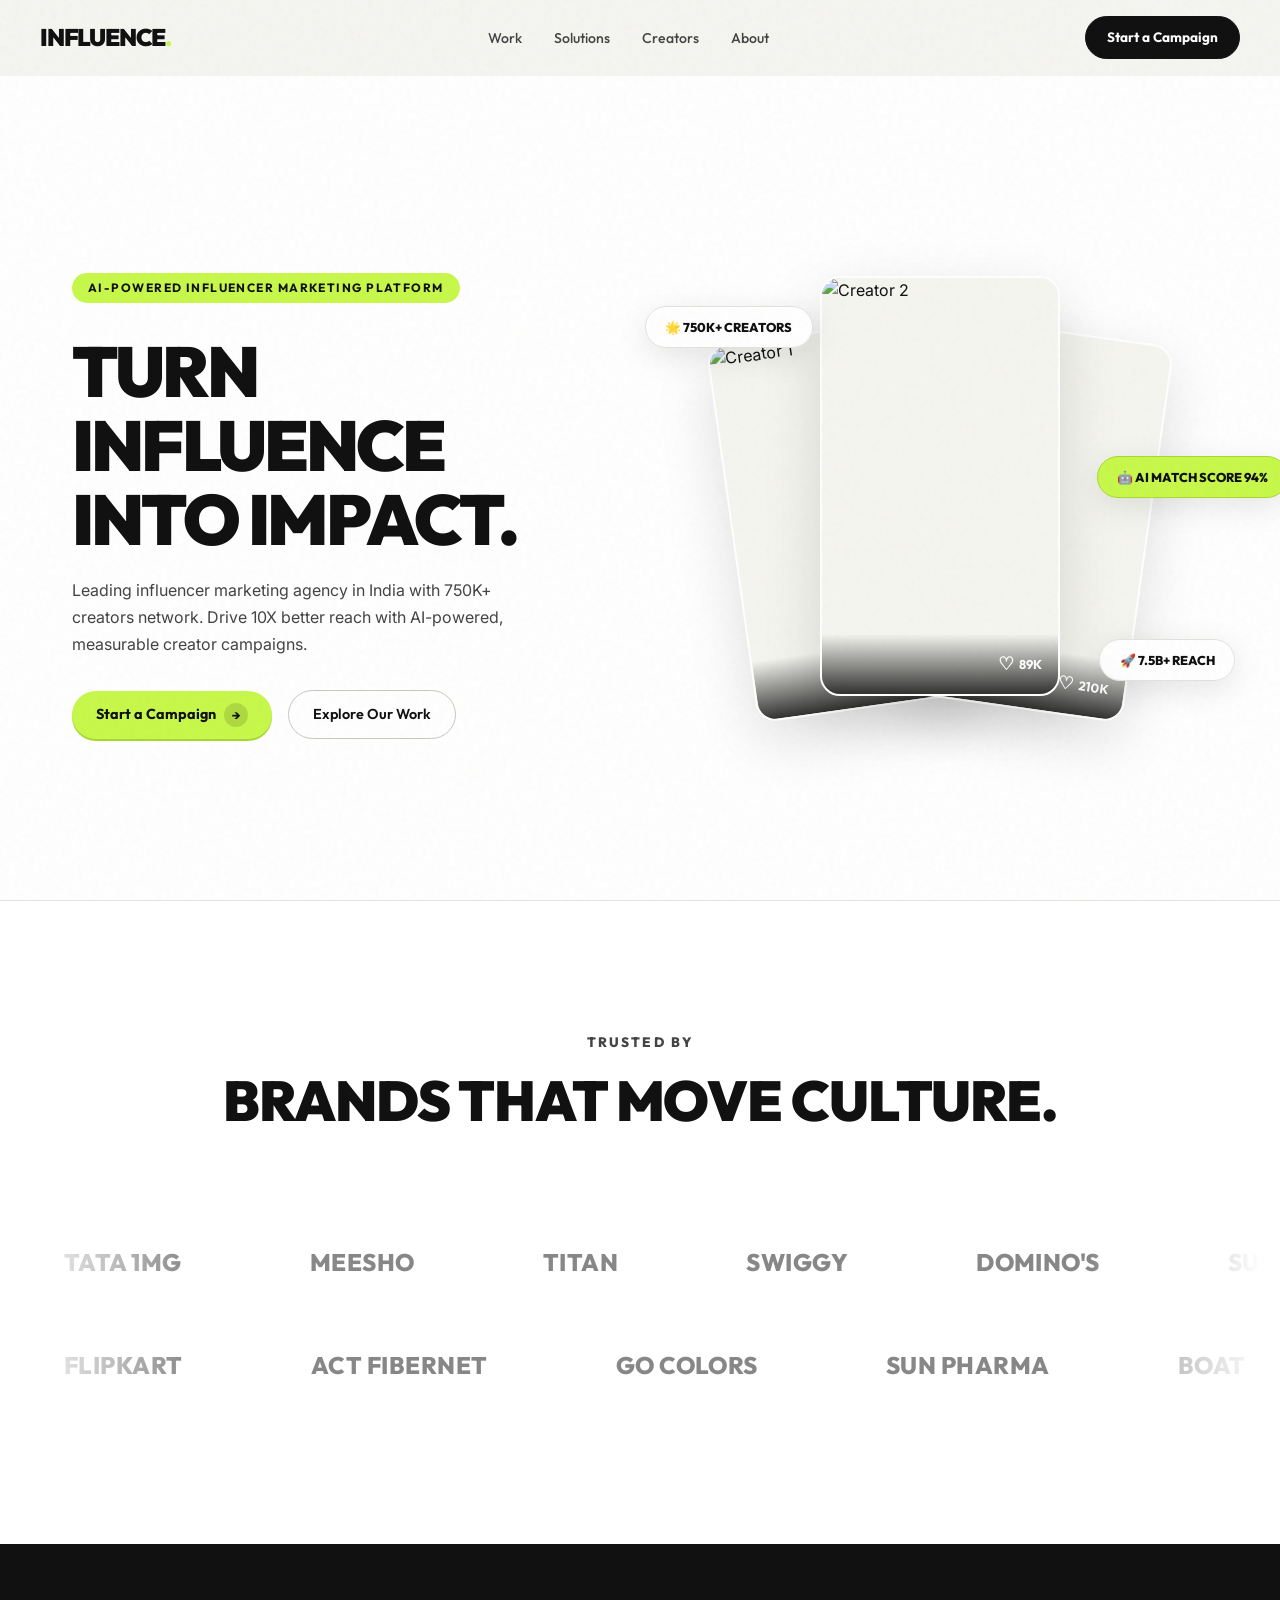
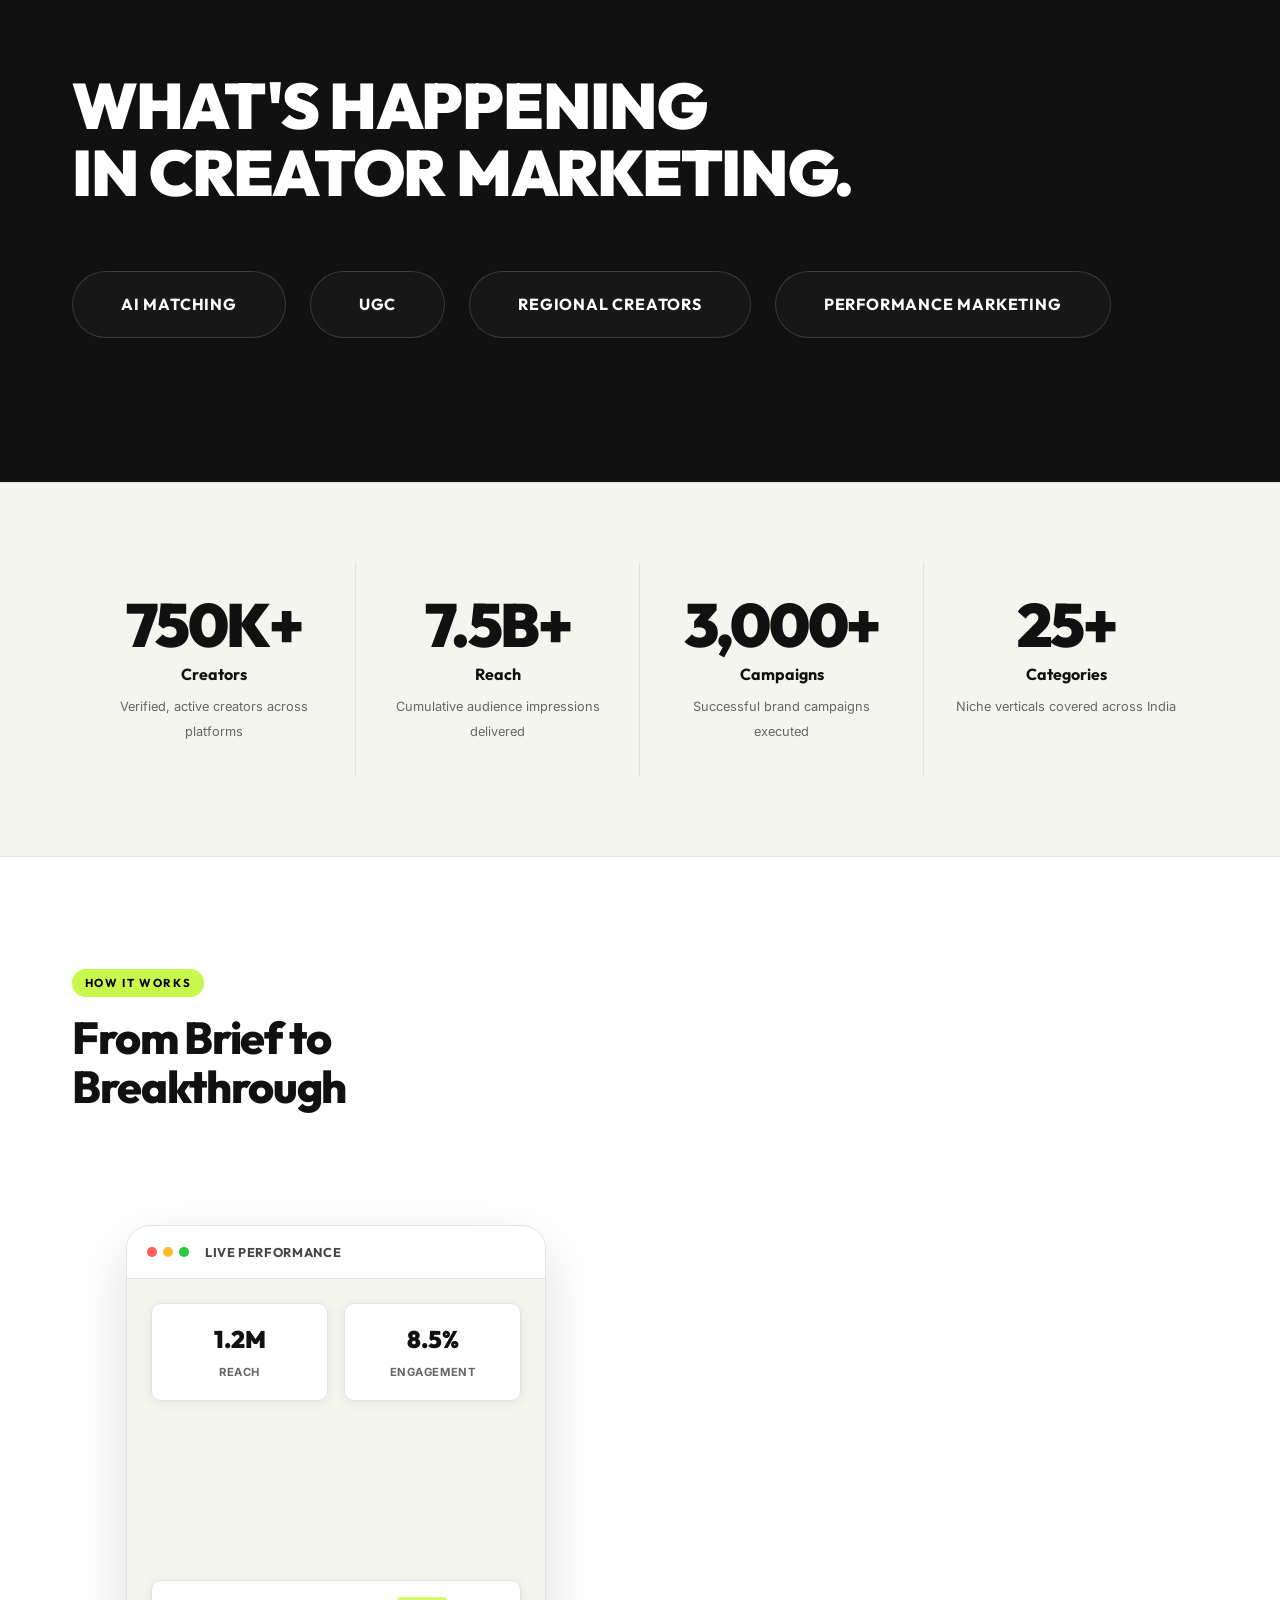
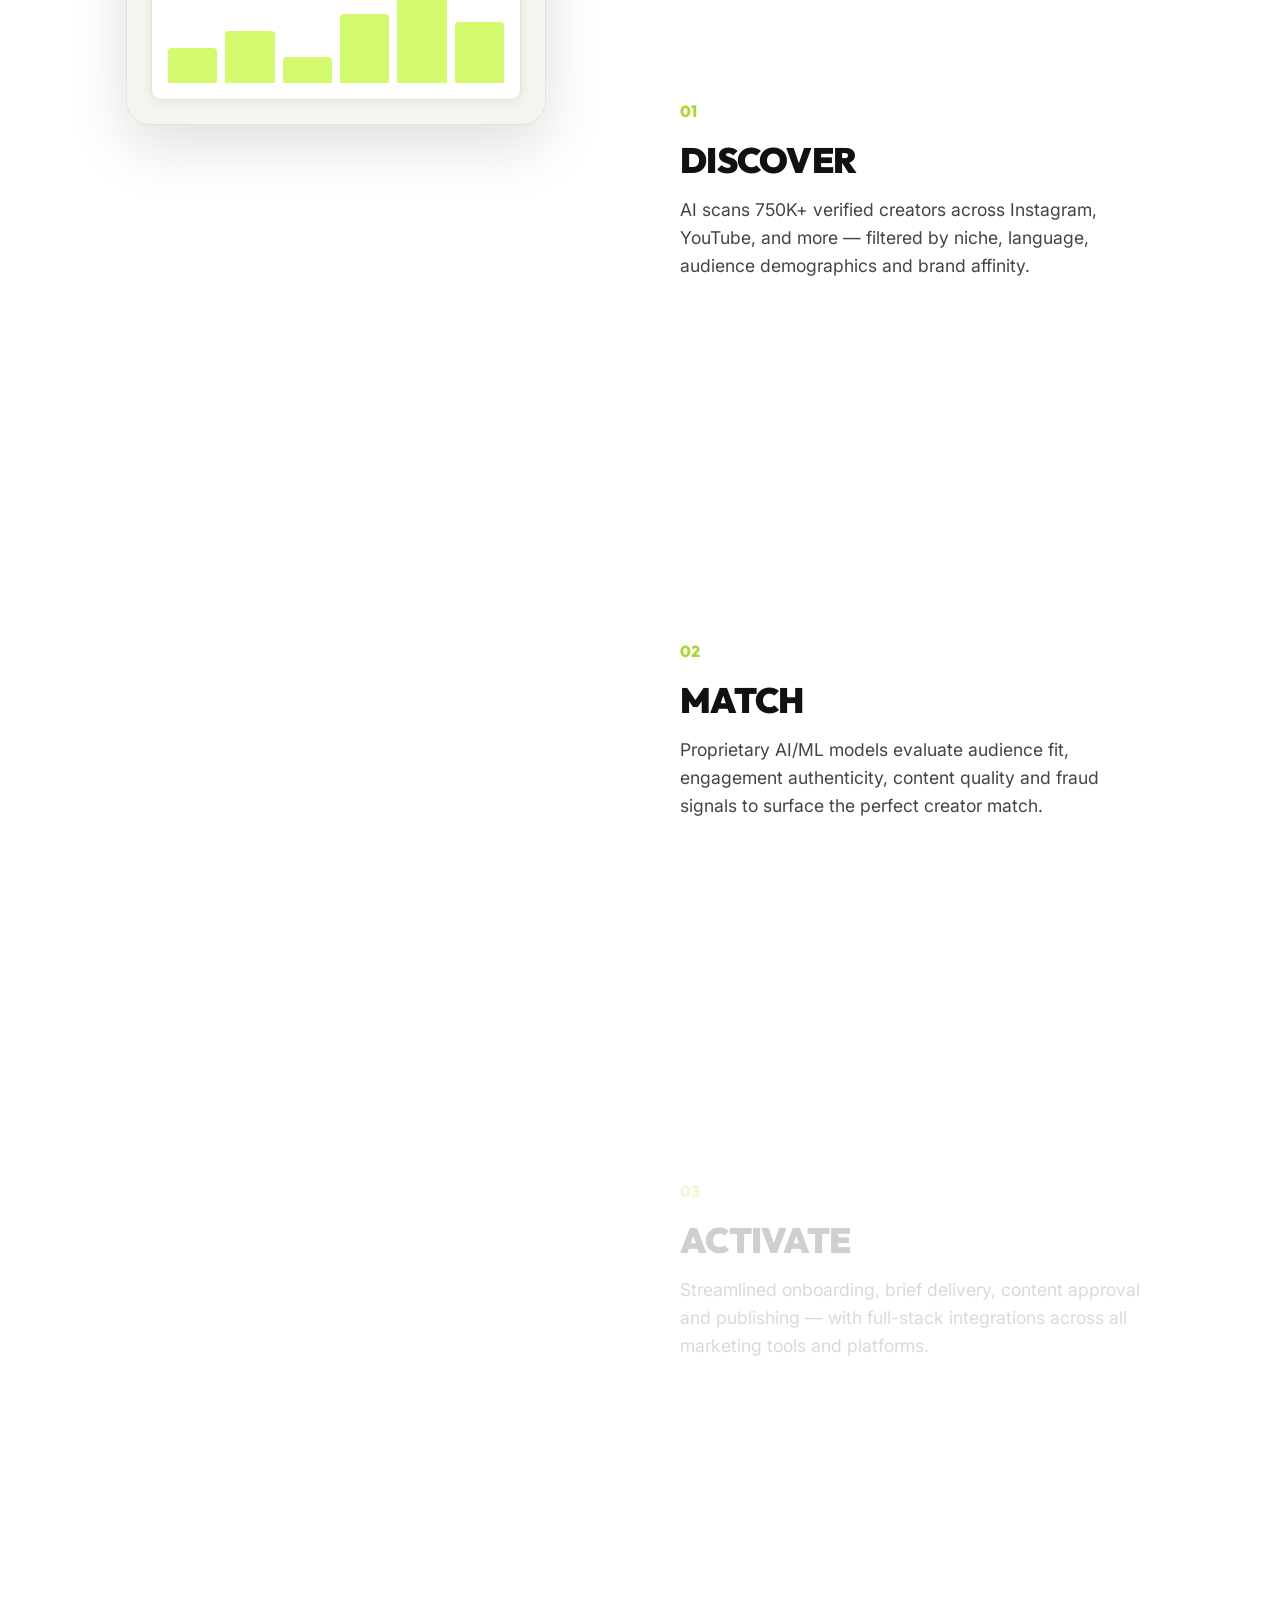
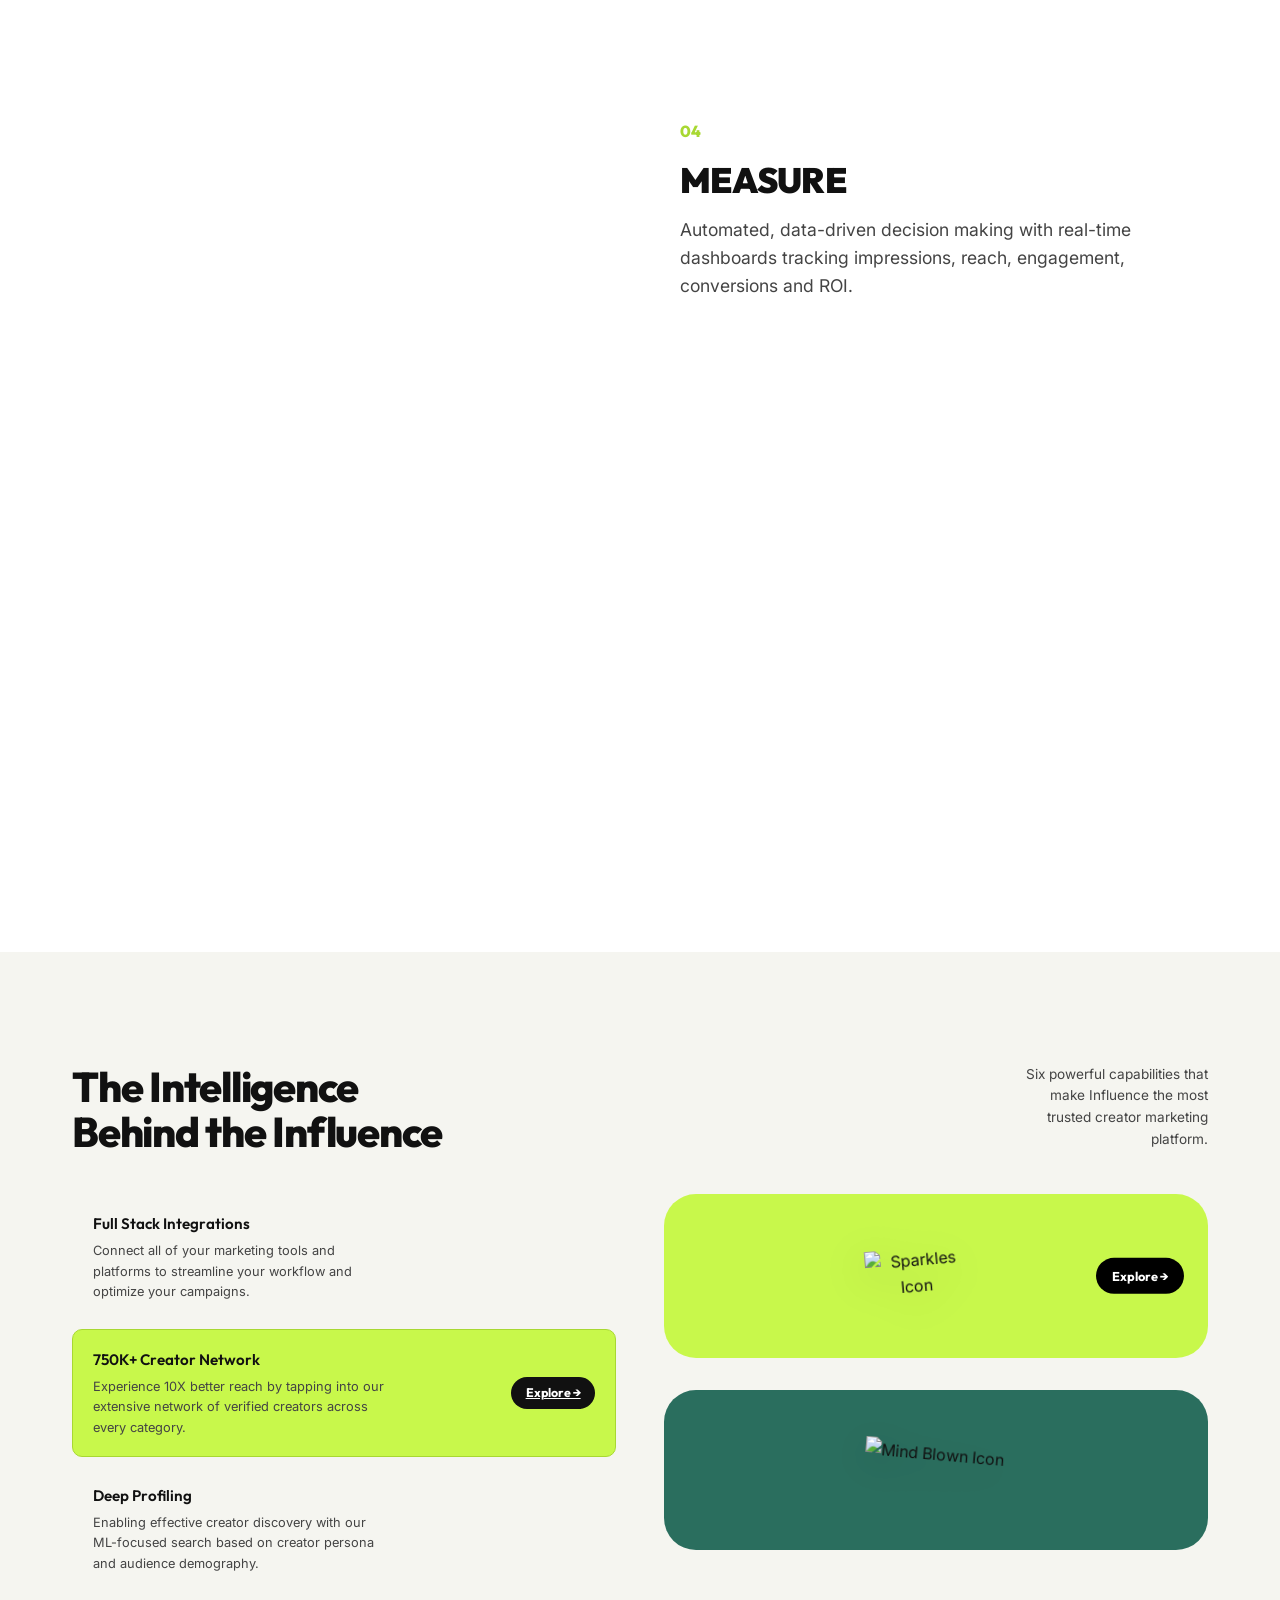
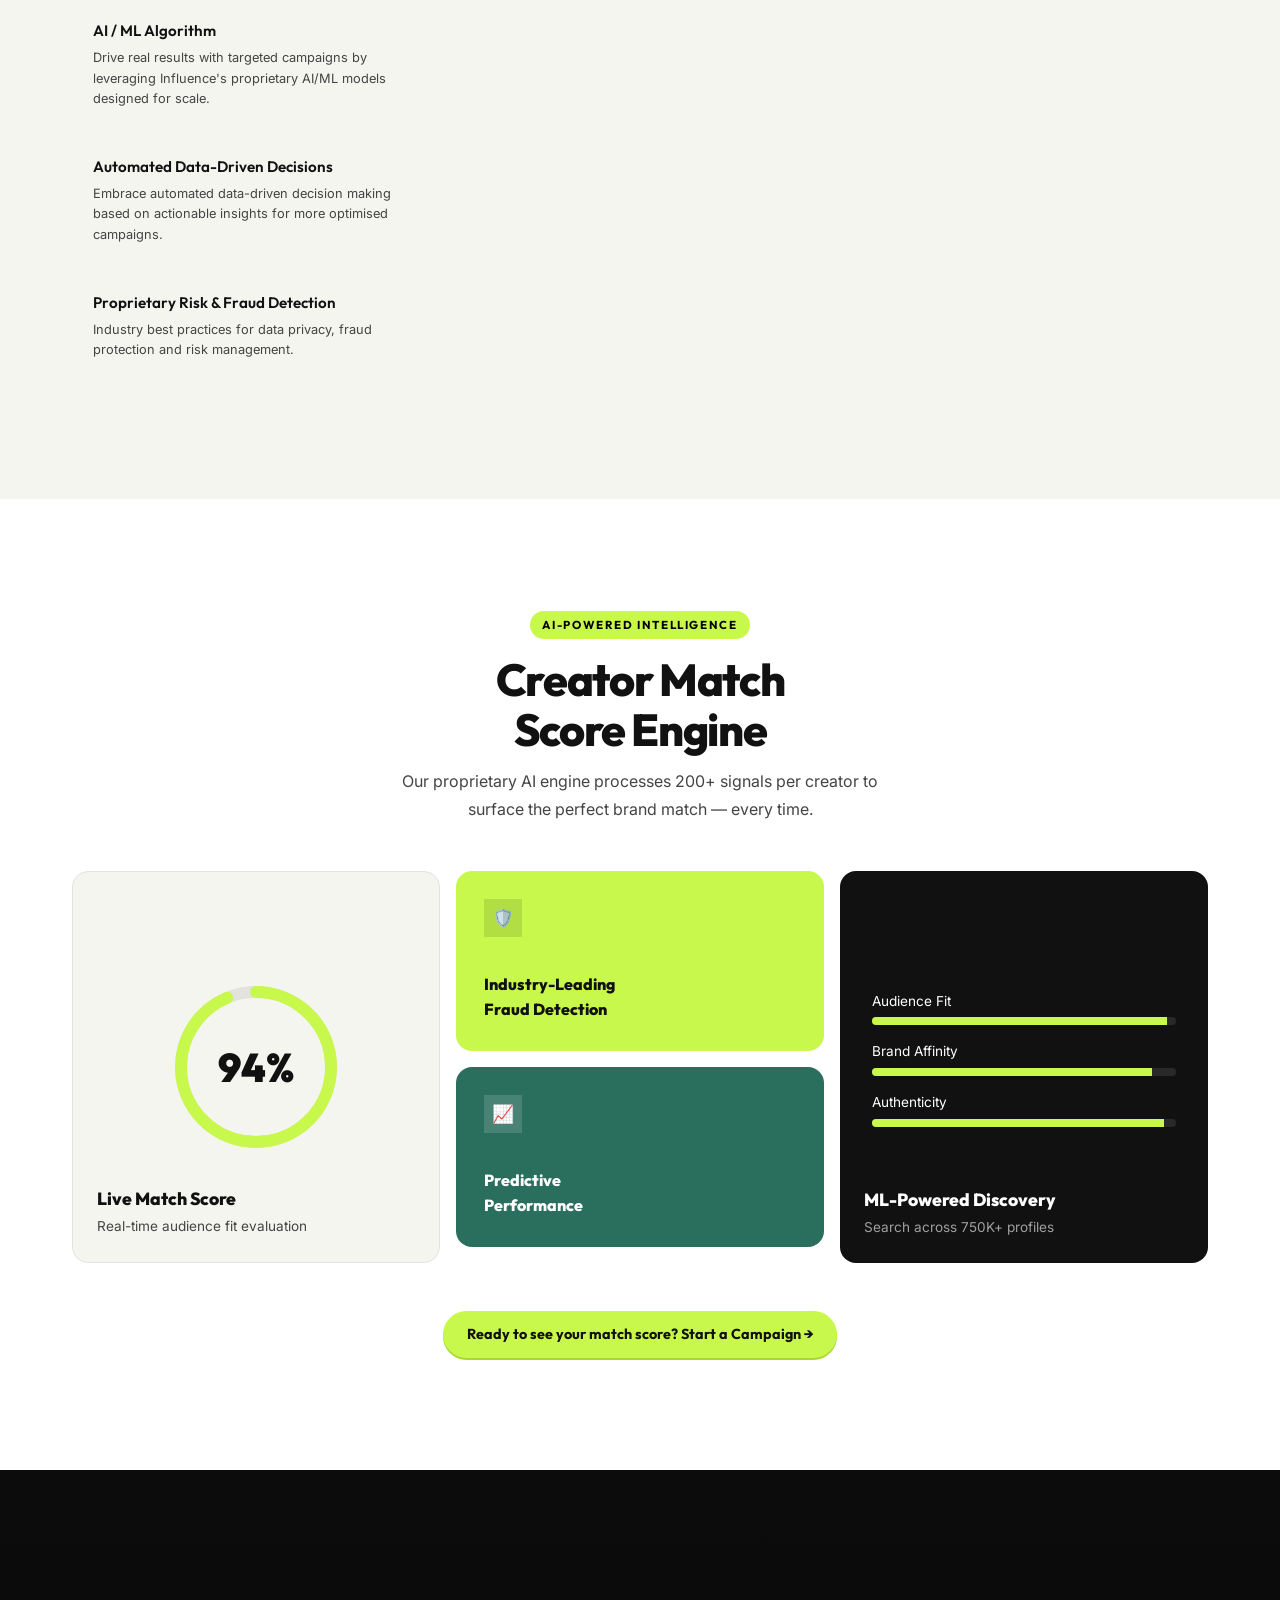
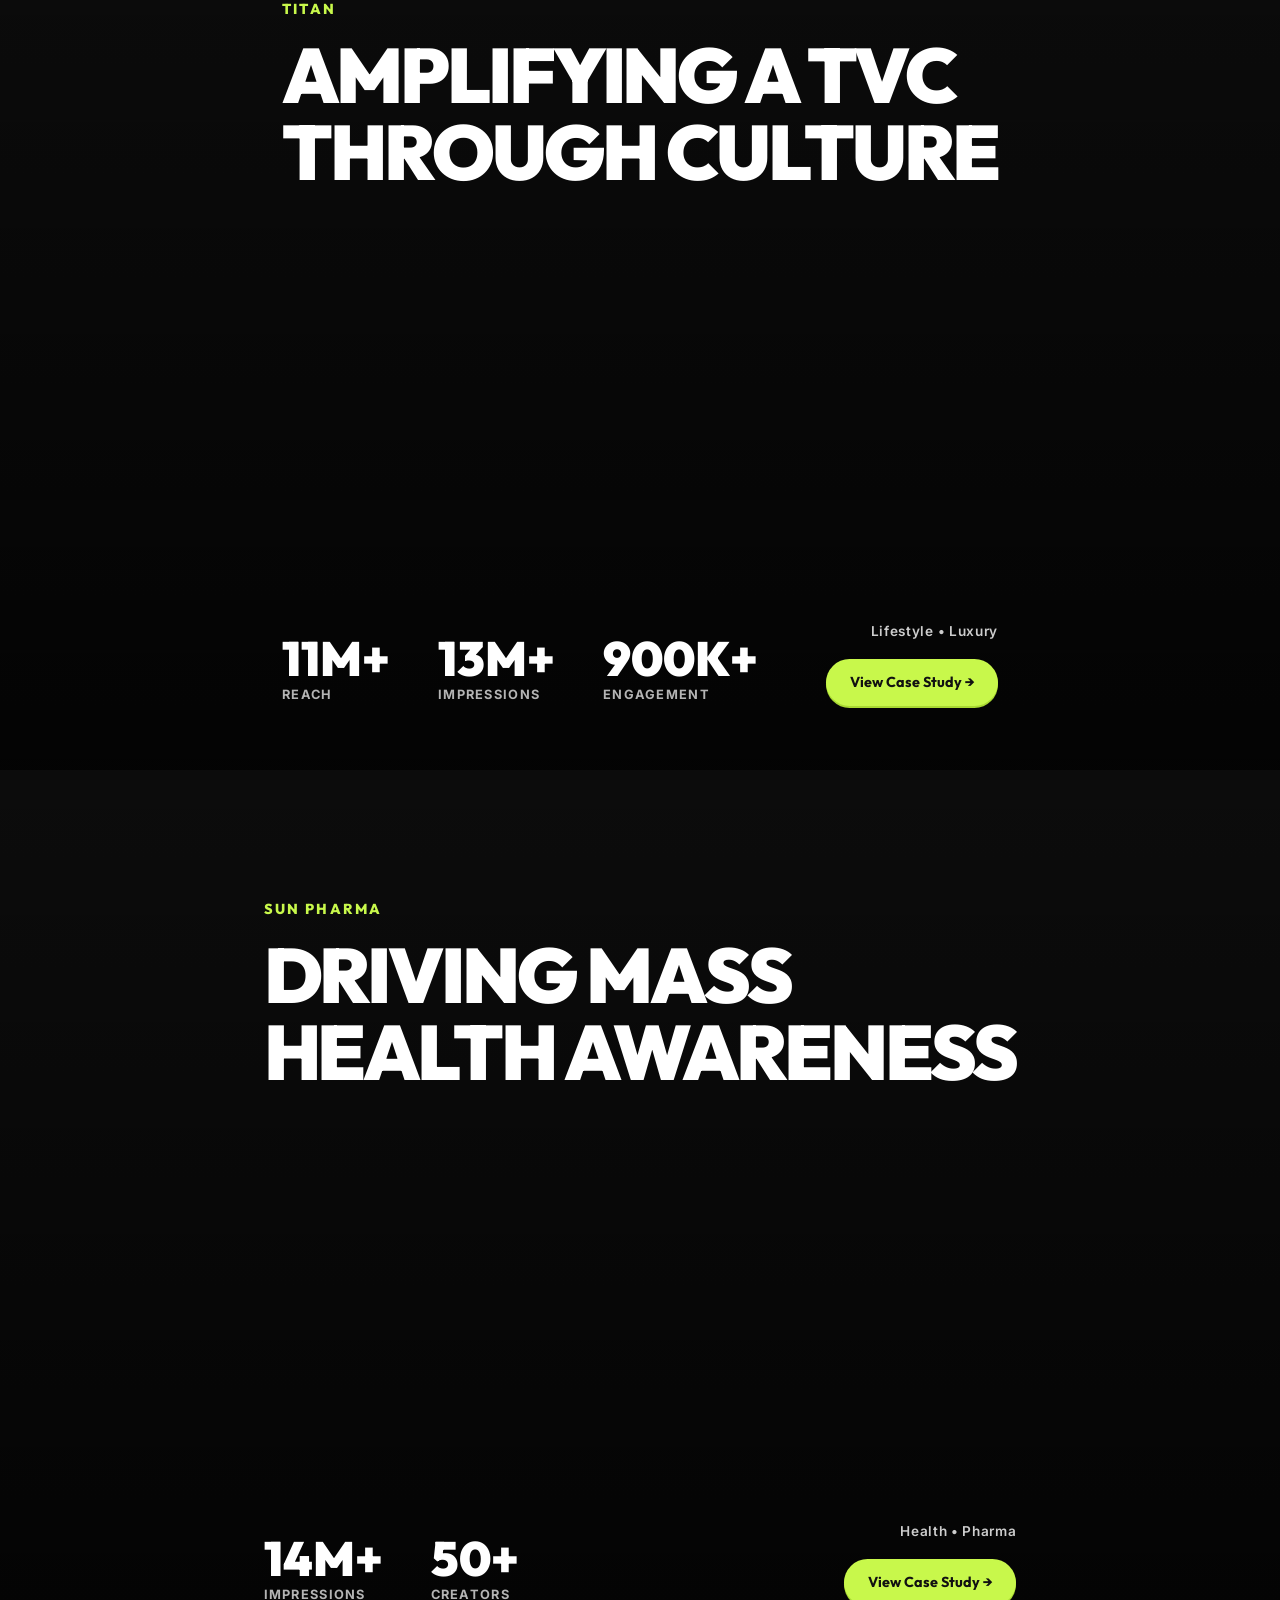
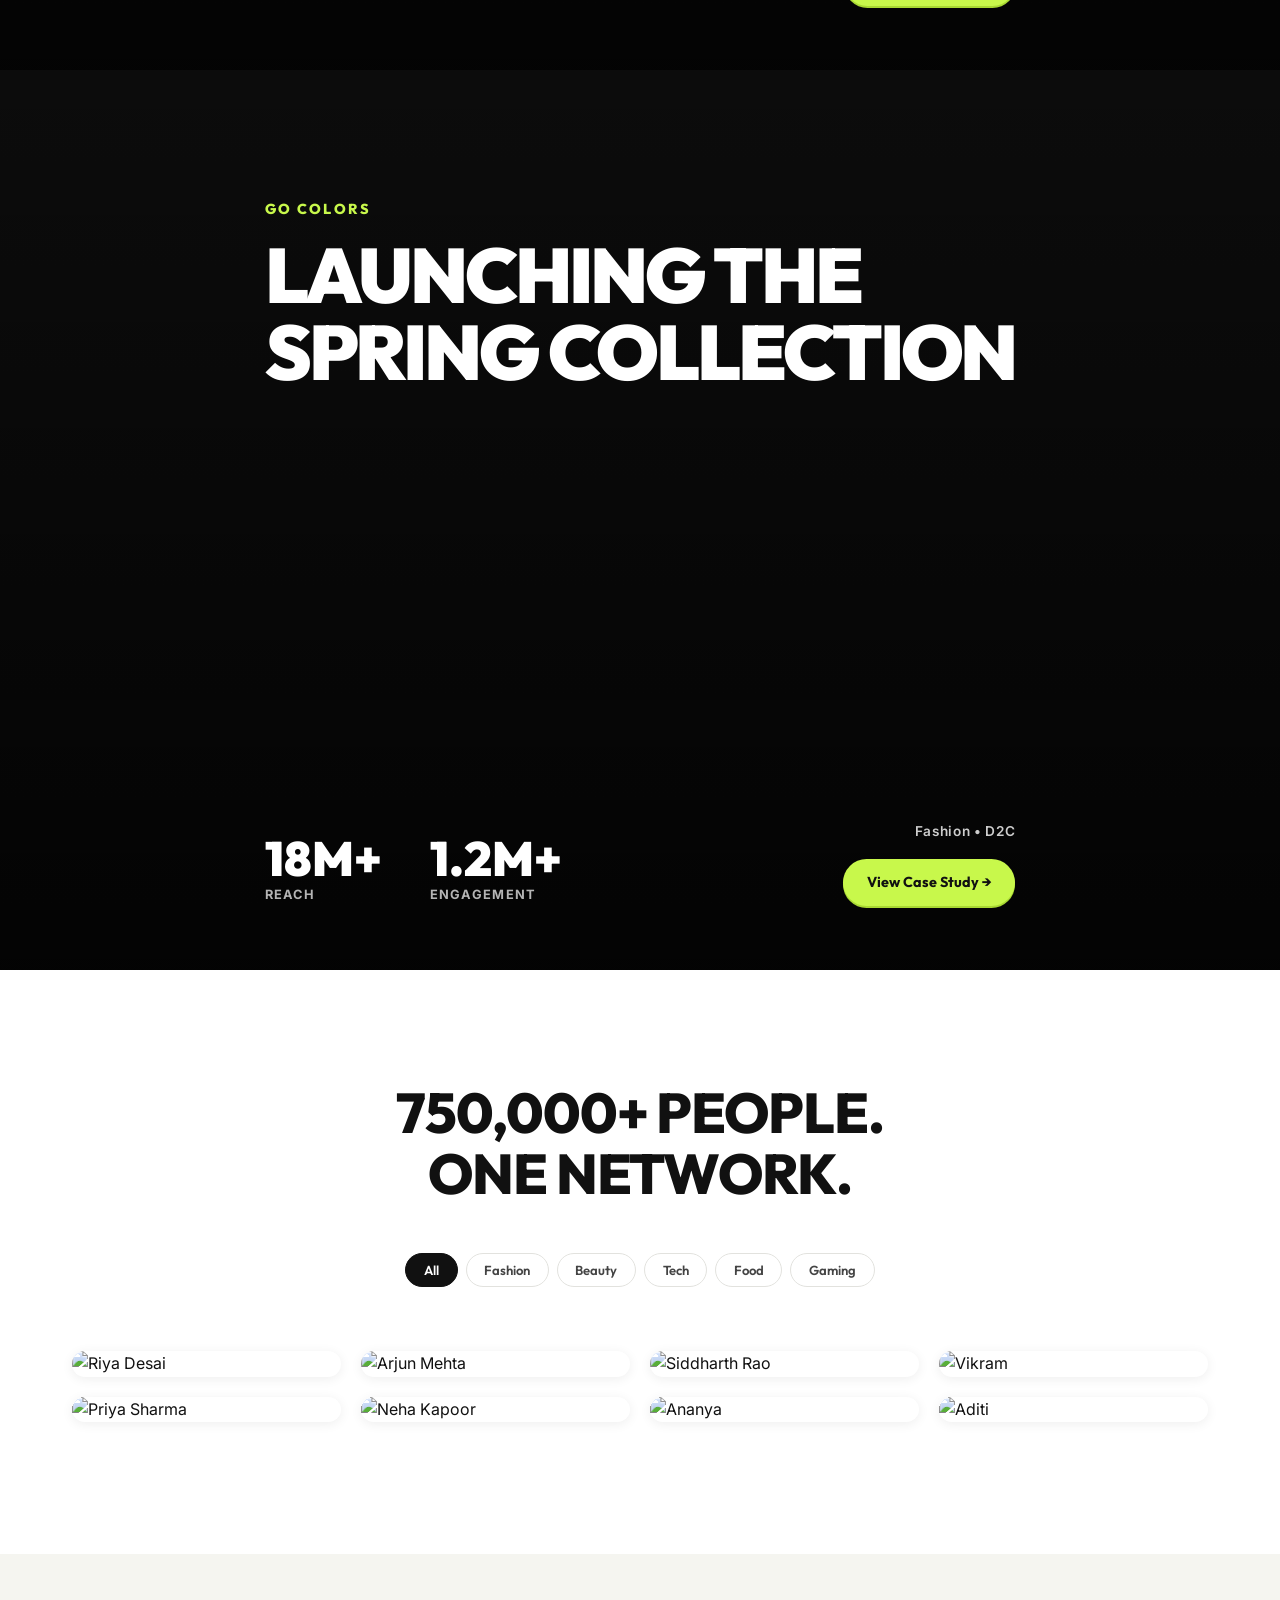
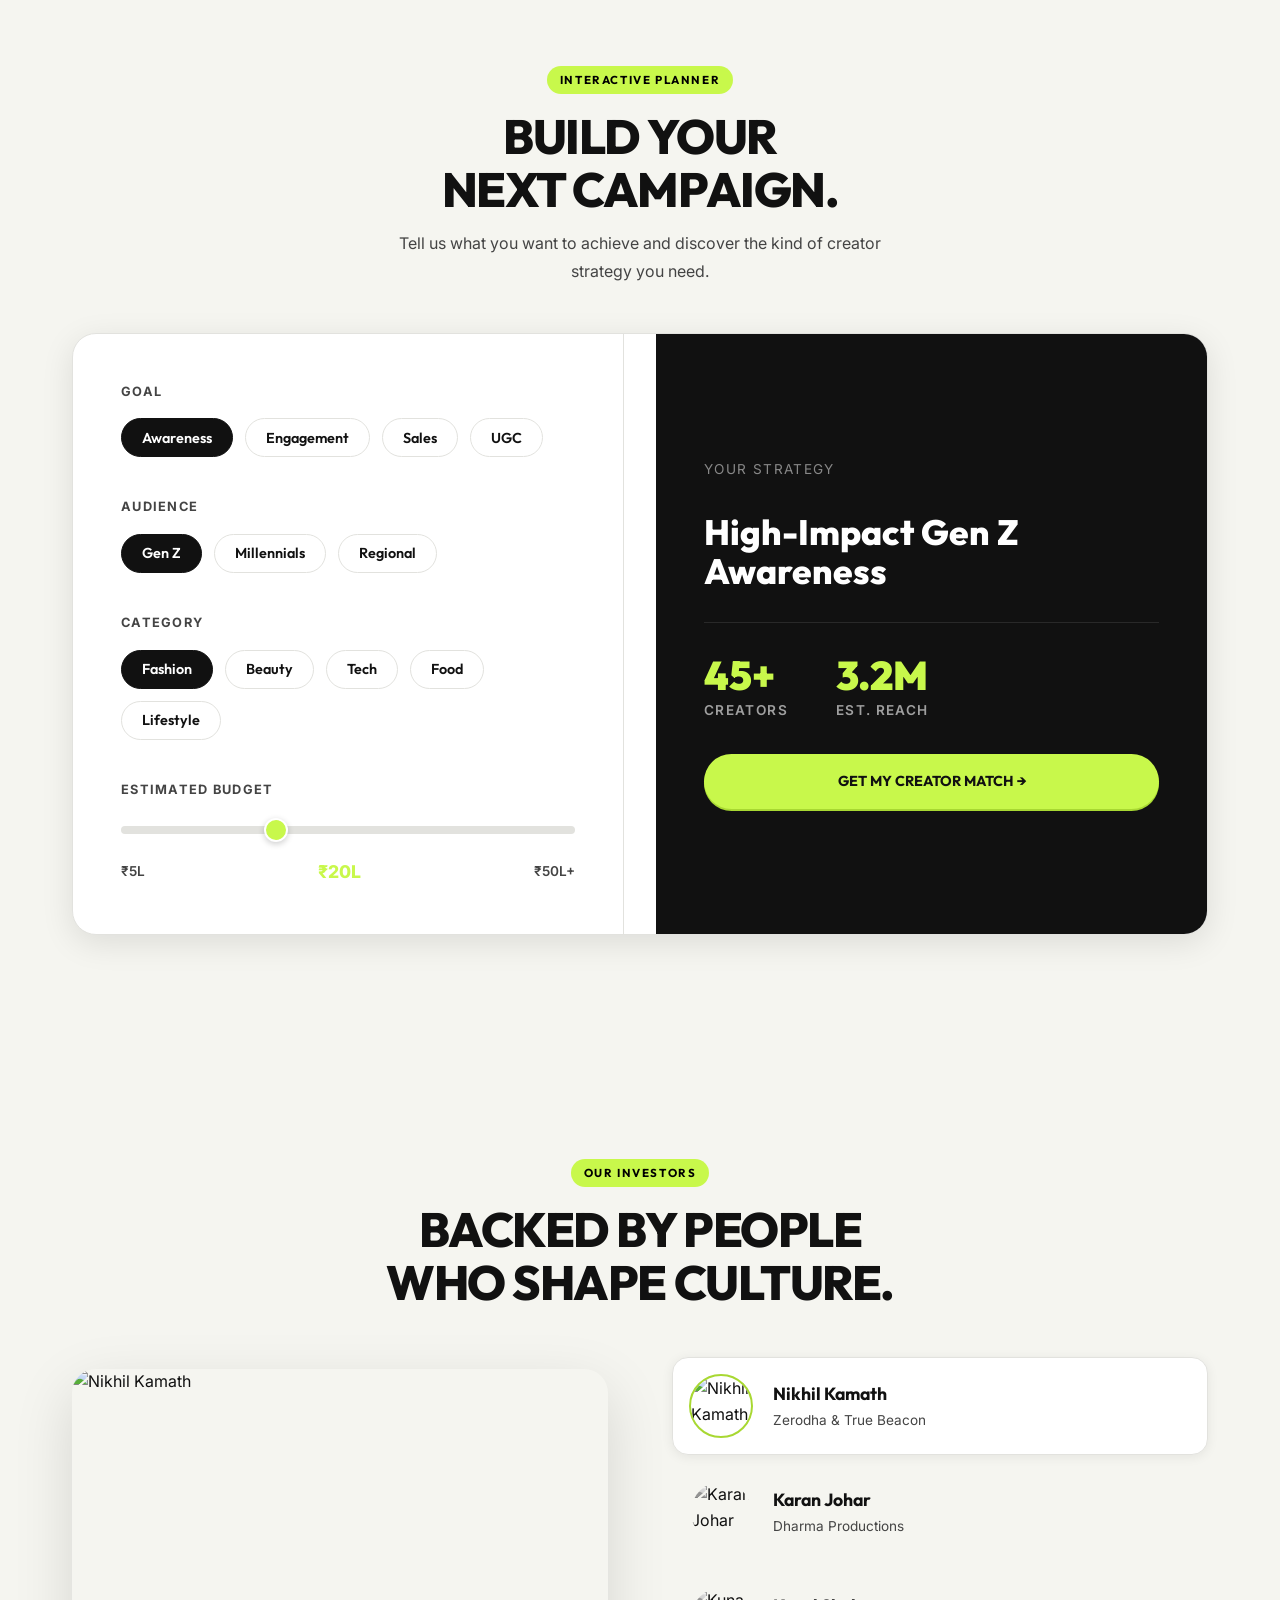
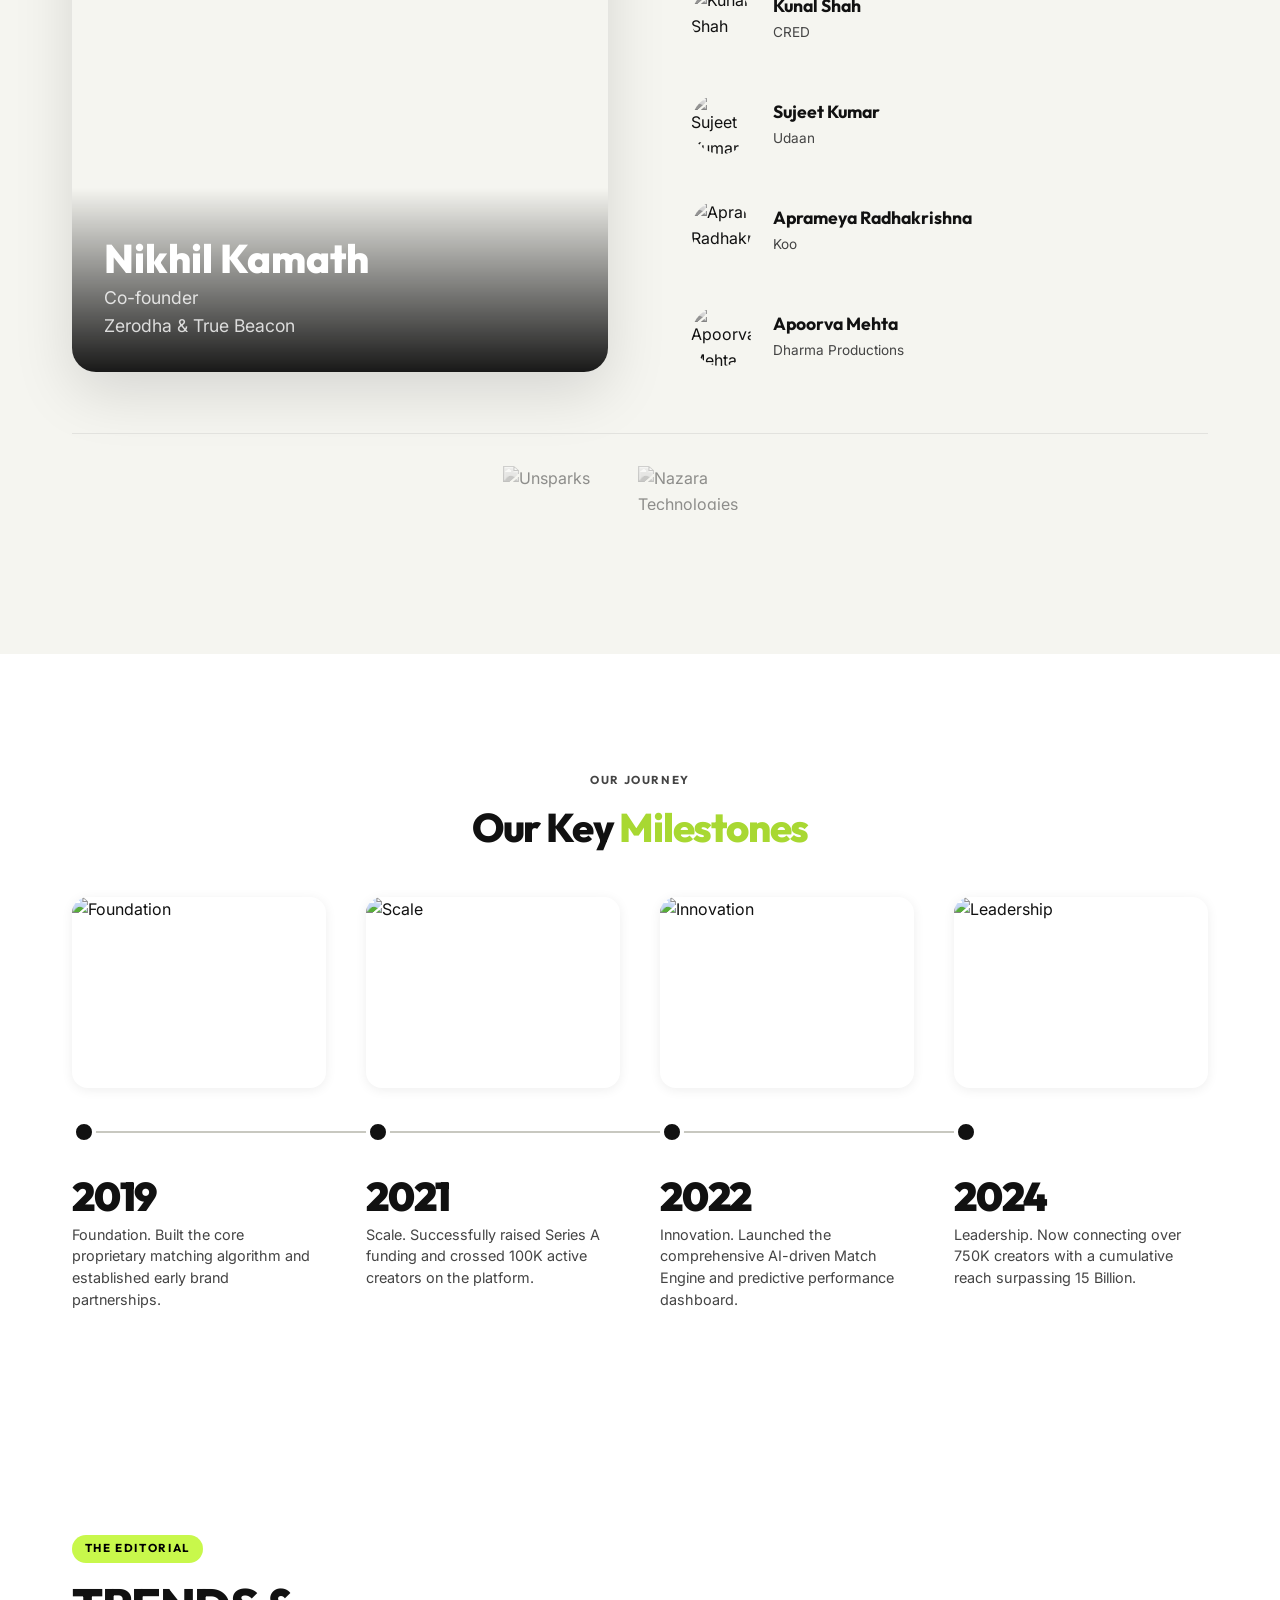
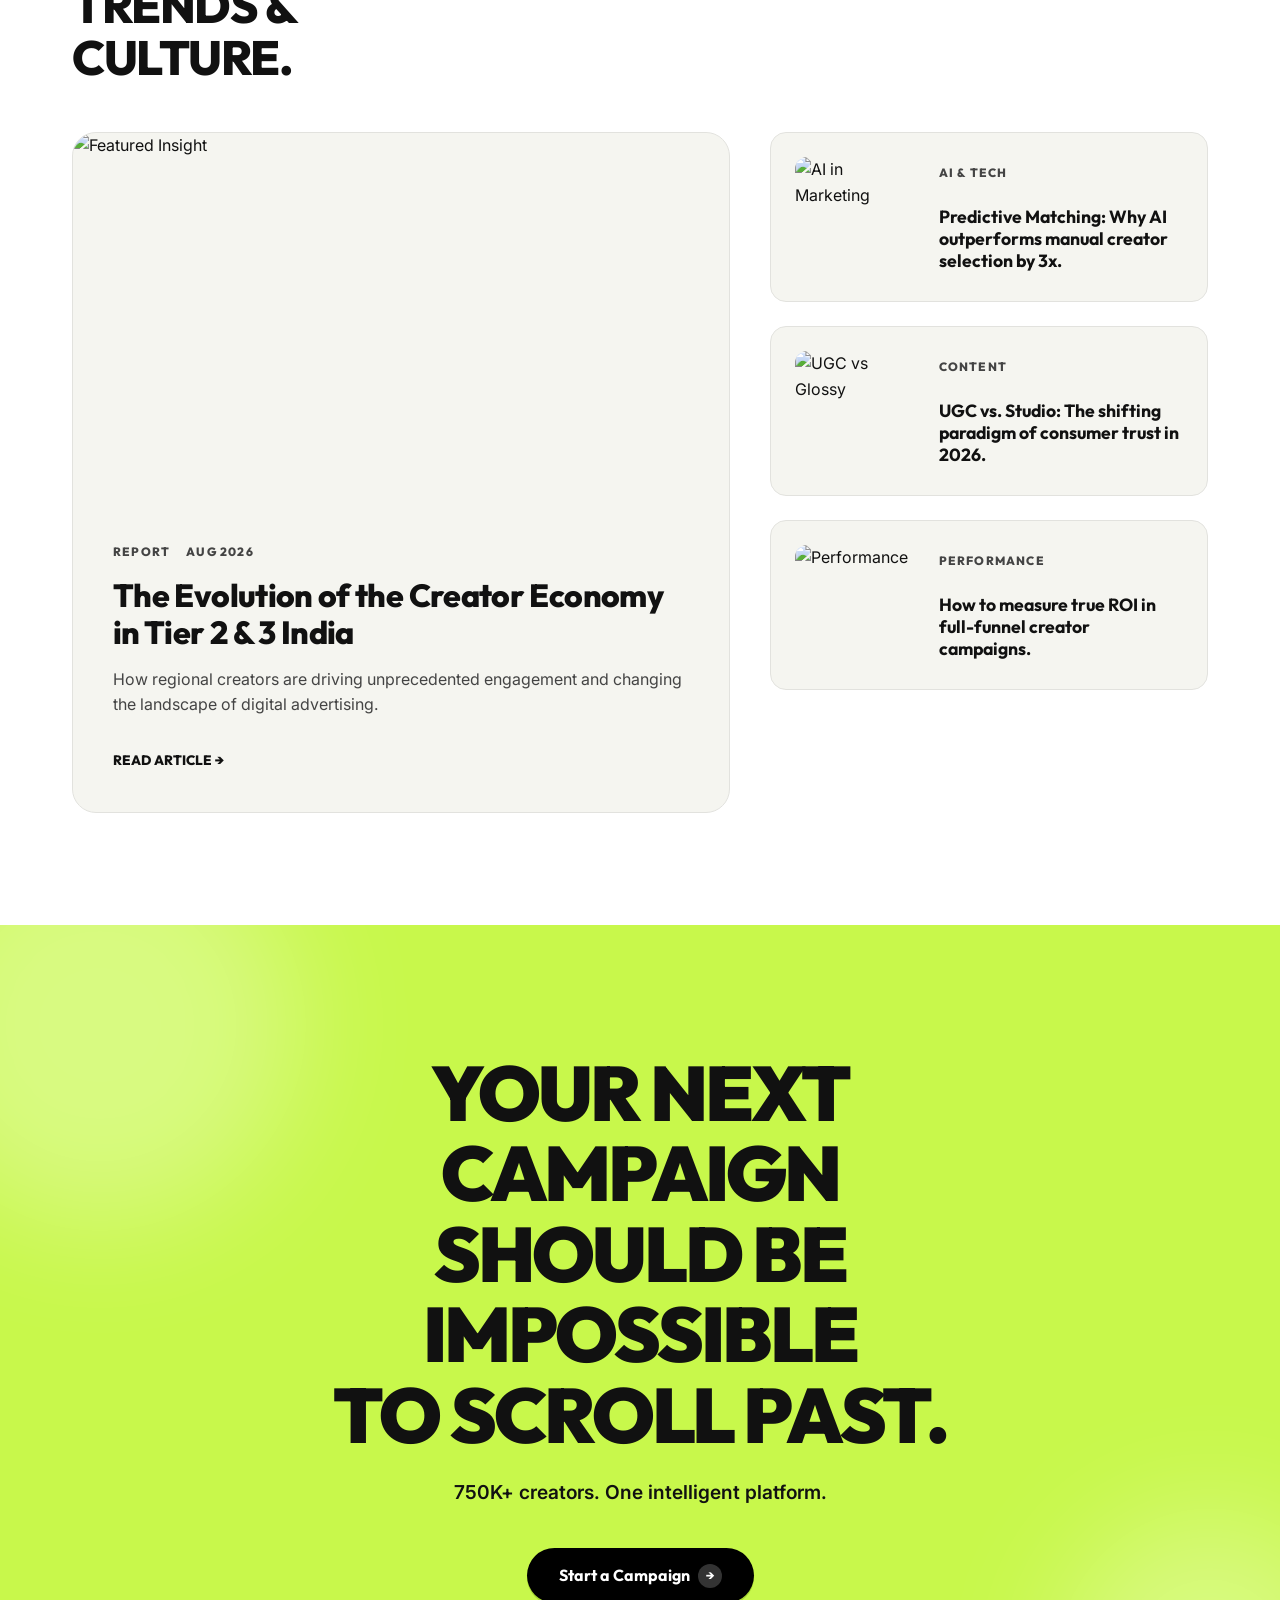
==== index.html @ f4d80b7a "Relink script.js to restore hamburger menu and interactive functionality" ====
<!DOCTYPE html>
<html lang="en">
<head>
  <meta charset="UTF-8" />
  <meta name="viewport" content="width=device-width, initial-scale=1.0" />
  <title>Influence — Premium Influencer Marketing Agency</title>
  <meta name="description" content="Leading influencer marketing agency in India with 750K+ creators network. Drive 10X better reach with Nano, Micro, Macro, Mega influencer to celebrity campaigns." />
  <link rel="preconnect" href="https://fonts.googleapis.com" />
  <link rel="preconnect" href="https://fonts.gstatic.com" crossorigin />
  <link href="https://fonts.googleapis.com/css2?family=Outfit:wght@300;400;500;600;700;800;900&family=Inter:wght@300;400;500;600&display=swap" rel="stylesheet" />
  <link rel="stylesheet" href="styles.css" />
</head>
<body style="position: relative;">
  <!-- GLOBAL NOISE OVERLAY -->
  <div class="noise-overlay"></div>

  <!-- ================= NAV ================= -->
  <nav class="navbar" id="navbar">
    <div class="nav-container">
      <a href="#" class="nav-logo-wrap" id="nav-logo" aria-label="Influence Home" style="text-decoration: none;">
        <div class="logo-text" style="font-family: var(--font); font-size: 1.5rem; font-weight: 900; letter-spacing: -0.05em; color: var(--black);">INFLUENCE<span style="color: var(--lime);">.</span></div>
      </a>
      <ul class="nav-links" id="nav-links">
        <li><a href="#work">Work</a></li>
        <li><a href="#why">Solutions</a></li>
        <li><a href="#creators">Creators</a></li>
        <li><a href="#">About</a></li>
      </ul>
      <a href="#campaign-builder" class="btn-outline nav-cta" id="nav-cta" aria-label="Start a Campaign">Start a Campaign</a>
      <button class="hamburger" id="hamburger" aria-label="Toggle Menu">
        <span></span><span></span><span></span>
      </button>
    </div>
  </nav>

  <!-- ================= HERO ================= -->
  <section class="hero" id="hero">
    <div class="hero-particles" id="hero-particles"></div>
    <div class="hero-container section-container">
      <div class="hero-content reveal visible">
        <div class="hero-eyebrow">
          AI-Powered Influencer Marketing Platform
        </div>
        <h1 class="hero-title">
          TURN INFLUENCE<br />
          INTO <span class="accent">IMPACT.</span>
        </h1>
        <p class="hero-subtitle">
          Leading influencer marketing agency in India with 750K+ creators network. Drive 10X better reach with AI-powered, measurable creator campaigns.
        </p>
        <div class="hero-actions">
          <a href="#campaign-builder" class="btn-primary magnetic" id="hero-cta1" aria-label="Start a Campaign">
            Start a Campaign
            <span class="btn-arrow">→</span>
          </a>
          <a href="#work" class="btn-ghost" id="hero-cta2" aria-label="Explore Our Work">Explore Our Work</a>
        </div>
      </div>

      <!-- Reels-style Cards -->
      <div class="hero-reels reveal reveal-delay-1">
        <div class="floating-badge badge-1">🌟 750K+ CREATORS</div>
        <div class="floating-badge badge-2">🚀 7.5B+ REACH</div>
        <div class="floating-badge badge-3">🤖 AI MATCH SCORE 94%</div>

        <div class="hero-reel hr1">
          <img src="https://images.unsplash.com/photo-1534528741775-53994a69daeb?auto=format&fit=crop&q=80&w=400" alt="Creator 1" class="hr-img" />
          <div class="hr-overlay">
            <div class="hr-ui"><span class="hr-icon">♡</span> 142K</div>
          </div>
        </div>
        <div class="hero-reel hr2">
          <img src="https://images.unsplash.com/photo-1531746020798-e6953c6e8e04?auto=format&fit=crop&q=80&w=400" alt="Creator 2" class="hr-img" />
          <div class="hr-overlay">
             <div class="hr-ui"><span class="hr-icon">♡</span> 89K</div>
          </div>
        </div>
        <div class="hero-reel hr3">
          <img src="https://images.unsplash.com/photo-1517841905240-472988babdf9?auto=format&fit=crop&q=80&w=400" alt="Creator 3" class="hr-img" />
          <div class="hr-overlay">
             <div class="hr-ui"><span class="hr-icon">♡</span> 210K</div>
          </div>
        </div>
      </div>
    </div>

  </section>

  <!-- ================= TRUSTED BY ================= -->
  <section class="trusted" id="trusted">
    <div class="trusted-header reveal">
      <div class="section-eyebrow" style="margin-bottom: 1rem;">Trusted By</div>
      <h2>BRANDS THAT MOVE CULTURE.</h2>
    </div>
    <div class="marquee-wrapper reveal reveal-delay-1">
      <div class="marquee-row marquee-row-1" id="marquee1">
        <span class="brand-item">TATA 1mg</span>
        <span class="brand-item">Meesho</span>
        <span class="brand-item">Titan</span>
        <span class="brand-item">Swiggy</span>
        <span class="brand-item">Domino's</span>
        <span class="brand-item">SUGAR Cosmetics</span>
        <span class="brand-item">Dabur</span>
        <span class="brand-item">TATA 1mg</span>
        <span class="brand-item">Meesho</span>
        <span class="brand-item">Titan</span>
        <span class="brand-item">Swiggy</span>
        <span class="brand-item">Domino's</span>
        <span class="brand-item">SUGAR Cosmetics</span>
        <span class="brand-item">Dabur</span>
        <span class="brand-item">TATA 1mg</span>
        <span class="brand-item">Meesho</span>
        <span class="brand-item">Titan</span>
        <span class="brand-item">Swiggy</span>
        <span class="brand-item">Domino's</span>
        <span class="brand-item">SUGAR Cosmetics</span>
        <span class="brand-item">Dabur</span>
        <span class="brand-item">TATA 1mg</span>
        <span class="brand-item">Meesho</span>
        <span class="brand-item">Titan</span>
        <span class="brand-item">Swiggy</span>
        <span class="brand-item">Domino's</span>
        <span class="brand-item">SUGAR Cosmetics</span>
        <span class="brand-item">Dabur</span>
      </div>
      <div class="marquee-row marquee-row-2" id="marquee2">
        <span class="brand-item">Flipkart</span>
        <span class="brand-item">ACT Fibernet</span>
        <span class="brand-item">Go Colors</span>
        <span class="brand-item">Sun Pharma</span>
        <span class="brand-item">boAt</span>
        <span class="brand-item">Puma</span>
        <span class="brand-item">CRED</span>
        <span class="brand-item">Flipkart</span>
        <span class="brand-item">ACT Fibernet</span>
        <span class="brand-item">Go Colors</span>
        <span class="brand-item">Sun Pharma</span>
        <span class="brand-item">boAt</span>
        <span class="brand-item">Puma</span>
        <span class="brand-item">CRED</span>
        <span class="brand-item">Flipkart</span>
        <span class="brand-item">ACT Fibernet</span>
        <span class="brand-item">Go Colors</span>
        <span class="brand-item">Sun Pharma</span>
        <span class="brand-item">boAt</span>
        <span class="brand-item">Puma</span>
        <span class="brand-item">CRED</span>
        <span class="brand-item">Flipkart</span>
        <span class="brand-item">ACT Fibernet</span>
        <span class="brand-item">Go Colors</span>
        <span class="brand-item">Sun Pharma</span>
        <span class="brand-item">boAt</span>
        <span class="brand-item">Puma</span>
        <span class="brand-item">CRED</span>
      </div>
    </div>
  </section>

  <!-- ================= CREATOR TRENDS ================= -->
  <section class="trends" id="trends">
    <div class="trends-container">
      <div class="trends-header reveal">
        <h2>WHAT'S HAPPENING<br/>IN CREATOR MARKETING.</h2>
      </div>
      <div class="trends-wrapper reveal reveal-delay-1">
        <div class="trend-pill">AI MATCHING</div>
        <div class="trend-pill">UGC</div>
        <div class="trend-pill">REGIONAL CREATORS</div>
        <div class="trend-pill">PERFORMANCE MARKETING</div>
      </div>
    </div>
  </section>

  <!-- ================= STATS ================= -->
  <section class="stats" id="stats">
    <div class="stats-container">
      <div class="stat-item reveal" data-target="750" data-suffix="K+">
        <span class="stat-number" id="stat-0">750K+</span>
        <span class="stat-label">Creators</span>
        <span class="stat-desc">Verified, active creators across platforms</span>
      </div>
      <div class="stat-divider"></div>
      <div class="stat-item reveal reveal-delay-1" data-target="7.5" data-suffix="B+" data-decimal="true">
        <span class="stat-number" id="stat-1">7.5B+</span>
        <span class="stat-label">Reach</span>
        <span class="stat-desc">Cumulative audience impressions delivered</span>
      </div>
      <div class="stat-divider"></div>
      <div class="stat-item reveal reveal-delay-2" data-target="3000" data-suffix="+">
        <span class="stat-number" id="stat-2">3000+</span>
        <span class="stat-label">Campaigns</span>
        <span class="stat-desc">Successful brand campaigns executed</span>
      </div>
      <div class="stat-divider"></div>
      <div class="stat-item reveal reveal-delay-3" data-target="25" data-suffix="+">
        <span class="stat-number" id="stat-3">25+</span>
        <span class="stat-label">Categories</span>
        <span class="stat-desc">Niche verticals covered across India</span>
      </div>
    </div>
  </section>

  <!-- ================= PATH (How it works) ================= -->
  <section class="path" id="solutions">
    <div class="section-container">
      <div class="section-eyebrow lime reveal">How It Works</div>
      <h2 class="section-title reveal" style="font-size: 2.8rem; margin-bottom: 3rem;">From Brief to<br/>Breakthrough</h2>
      
      <div class="path-scroll-grid">
        <!-- Sticky Mockup Column -->
        <div class="path-sticky-col reveal">
          <div class="mock-ui-container">
             
             <!-- Discover Mockup -->
             <div class="mock-ui ui-discover active" id="ui-1">
               <div class="mock-header">
                 <div class="mock-dots"><span class="md-red"></span><span class="md-yellow"></span><span class="md-green"></span></div>
                 <div class="mock-title">Creator Search</div>
               </div>
               <div class="mock-body">
                 <div class="mock-search-bar">🔍 Search niche, location, audience...</div>
                 <div class="mock-pills">
                   <span class="mock-pill active">Beauty</span>
                   <span class="mock-pill">India</span>
                   <span class="mock-pill">Gen Z</span>
                 </div>
                 <div class="mock-table">
                   <div class="mock-th"><span>Creator</span><span>Match</span></div>
                   <div class="mock-tr">
                     <div class="mtr-creator">
                       <div class="mtr-avatar"><img src="https://images.unsplash.com/photo-1524504388940-b1c1722653e1?auto=format&fit=crop&w=100" alt="Avatar" /></div>
                       <span>@riya.fashion</span>
                     </div>
                     <div class="mtr-match">96%</div>
                   </div>
                   <div class="mock-tr">
                     <div class="mtr-creator">
                       <div class="mtr-avatar"><img src="https://images.unsplash.com/photo-1534528741775-53994a69daeb?auto=format&fit=crop&w=100" alt="Avatar" /></div>
                       <span>@stylewithme</span>
                     </div>
                     <div class="mtr-match">94%</div>
                   </div>
                   <div class="mock-tr">
                     <div class="mtr-creator">
                       <div class="mtr-avatar"><img src="https://images.unsplash.com/photo-1531746020798-e6953c6e8e04?auto=format&fit=crop&w=100" alt="Avatar" /></div>
                       <span>@beautybyananya</span>
                     </div>
                     <div class="mtr-match">91%</div>
                   </div>
                 </div>
               </div>
             </div>

             <!-- Match Mockup -->
             <div class="mock-ui ui-match" id="ui-2">
               <div class="mock-header">
                 <div class="mock-dots"><span class="md-red"></span><span class="md-yellow"></span><span class="md-green"></span></div>
                 <div class="mock-title">Profile Evaluation</div>
               </div>
               <div class="mock-body" style="text-align:center;">
                 <div class="mock-score-ring" style="width: 140px; height: 140px; margin: 0 auto 1.5rem;">
                   <svg viewBox="0 0 120 120" style="width:100%; height:100%; transform: rotate(-90deg);">
                     <circle cx="60" cy="60" r="50" fill="none" stroke="var(--border)" stroke-width="8" />
                     <circle cx="60" cy="60" r="50" fill="none" stroke="var(--lime)" stroke-width="8" stroke-dasharray="314" stroke-dashoffset="12" stroke-linecap="round" />
                   </svg>
                   <div class="mock-score-val">96%</div>
                   <div class="mock-score-label">AI MATCH</div>
                 </div>
                 <div class="mock-bar-row">
                   <span>Audience Fit</span>
                   <div class="mock-bar-wrap"><div class="mock-bar" style="width: 98%;"></div></div>
                 </div>
                 <div class="mock-bar-row">
                   <span>Brand Safety</span>
                   <div class="mock-bar-wrap"><div class="mock-bar" style="width: 100%;"></div></div>
                 </div>
               </div>
             </div>

             <!-- Activate Mockup -->
             <div class="mock-ui ui-activate" id="ui-3">
               <div class="mock-header">
                 <div class="mock-dots"><span class="md-red"></span><span class="md-yellow"></span><span class="md-green"></span></div>
                 <div class="mock-title">Campaign Workflow</div>
               </div>
               <div class="mock-body">
                 <div class="mock-card">
                    <div style="font-size: 0.7rem; color: var(--gray); font-weight:700; letter-spacing:0.05em; margin-bottom:0.2rem;">CAMPAIGN</div>
                    <div style="font-weight: 800; font-size:1.1rem;">Summer Launch 2026</div>
                 </div>
                 <div class="mock-timeline">
                   <div class="mtl-item done"><div class="mtl-dot"></div> Brief Sent</div>
                   <div class="mtl-item done"><div class="mtl-dot"></div> Creator Accepted</div>
                   <div class="mtl-item active"><div class="mtl-dot"></div> Content Review</div>
                   <div class="mtl-item"><div class="mtl-dot"></div> Published</div>
                 </div>
                 <button class="mock-btn" style="margin-top: auto;">Approve Content</button>
               </div>
             </div>

             <!-- Measure Mockup -->
             <div class="mock-ui ui-measure" id="ui-4">
               <div class="mock-header">
                 <div class="mock-dots"><span class="md-red"></span><span class="md-yellow"></span><span class="md-green"></span></div>
                 <div class="mock-title">Live Performance</div>
               </div>
               <div class="mock-body">
                 <div class="mock-grid">
                   <div class="mock-stat-box">
                      <span class="msb-val">1.2M</span>
                      <span class="msb-key">Reach</span>
                   </div>
                   <div class="mock-stat-box">
                      <span class="msb-val">8.5%</span>
                      <span class="msb-key">Engagement</span>
                   </div>
                 </div>
                 <div class="mock-chart" style="margin-top:auto;">
                    <div class="mc-bar" style="height: 40%"></div>
                    <div class="mc-bar" style="height: 60%"></div>
                    <div class="mc-bar" style="height: 30%"></div>
                    <div class="mc-bar" style="height: 80%"></div>
                    <div class="mc-bar" style="height: 100%"></div>
                    <div class="mc-bar" style="height: 70%"></div>
                 </div>
               </div>
             </div>

          </div>
        </div>

        <!-- Scrolling Steps Column -->
        <div class="path-scroll-col">
           <div class="scroll-step active" data-step="1">
             <div class="step-num">01</div>
             <h3 class="step-title-text">DISCOVER</h3>
             <p class="step-desc-text">AI scans 750K+ verified creators across Instagram, YouTube, and more — filtered by niche, language, audience demographics and brand affinity.</p>
           </div>
           <div class="scroll-step" data-step="2">
             <div class="step-num">02</div>
             <h3 class="step-title-text">MATCH</h3>
             <p class="step-desc-text">Proprietary AI/ML models evaluate audience fit, engagement authenticity, content quality and fraud signals to surface the perfect creator match.</p>
           </div>
           <div class="scroll-step" data-step="3">
             <div class="step-num">03</div>
             <h3 class="step-title-text">ACTIVATE</h3>
             <p class="step-desc-text">Streamlined onboarding, brief delivery, content approval and publishing — with full-stack integrations across all marketing tools and platforms.</p>
           </div>
           <div class="scroll-step" data-step="4">
             <div class="step-num">04</div>
             <h3 class="step-title-text">MEASURE</h3>
             <p class="step-desc-text">Automated, data-driven decision making with real-time dashboards tracking impressions, reach, engagement, conversions and ROI.</p>
           </div>
        </div>
      </div>
    </div>
  </section>

  <!-- ================= SERVICES (Why Kofluence) ================= -->
  <section class="services" id="why">
    <div class="section-container">
      <div class="services-header reveal">
        <h2 class="section-title" style="font-size: 2.6rem;">The Intelligence<br/>Behind the Influence</h2>
        <div class="services-aside">
          Six powerful capabilities that make Influence the most trusted creator marketing platform.
        </div>
      </div>

      <div class="services-grid">
        <div class="services-list-col reveal reveal-delay-1">
          <ul class="services-list">
            <li class="service-item">
              <div style="display:flex; flex-direction: column;">
                <span class="service-name" style="margin-bottom: 0.3rem;">Full Stack Integrations</span>
                <p style="font-size: 0.8rem; color: var(--gray); font-family: var(--font-body); max-width: 300px;">Connect all of your marketing tools and platforms to streamline your workflow and optimize your campaigns.</p>
              </div>
              <a href="#" class="service-explore" aria-label="Explore Full Stack Integrations">Explore →</a>
            </li>
            <li class="service-item active">
              <div style="display:flex; flex-direction: column;">
                <span class="service-name" style="margin-bottom: 0.3rem;">750K+ Creator Network</span>
                <p style="font-size: 0.8rem; color: var(--gray); font-family: var(--font-body); max-width: 300px;">Experience 10X better reach by tapping into our extensive network of verified creators across every category.</p>
              </div>
              <a href="#" class="service-explore" aria-label="Explore Creator Network">Explore →</a>
            </li>
            <li class="service-item">
              <div style="display:flex; flex-direction: column;">
                <span class="service-name" style="margin-bottom: 0.3rem;">Deep Profiling</span>
                <p style="font-size: 0.8rem; color: var(--gray); font-family: var(--font-body); max-width: 300px;">Enabling effective creator discovery with our ML-focused search based on creator persona and audience demography.</p>
              </div>
              <a href="#" class="service-explore" aria-label="Explore Deep Profiling">Explore →</a>
            </li>
            <li class="service-item">
              <div style="display:flex; flex-direction: column;">
                <span class="service-name" style="margin-bottom: 0.3rem;">AI / ML Algorithm</span>
                <p style="font-size: 0.8rem; color: var(--gray); font-family: var(--font-body); max-width: 300px;">Drive real results with targeted campaigns by leveraging Influence's proprietary AI/ML models designed for scale.</p>
              </div>
              <a href="#" class="service-explore" aria-label="Explore AI Algorithm">Explore →</a>
            </li>
             <li class="service-item">
              <div style="display:flex; flex-direction: column;">
                <span class="service-name" style="margin-bottom: 0.3rem;">Automated Data-Driven Decisions</span>
                <p style="font-size: 0.8rem; color: var(--gray); font-family: var(--font-body); max-width: 300px;">Embrace automated data-driven decision making based on actionable insights for more optimised campaigns.</p>
              </div>
              <a href="#" class="service-explore" aria-label="Explore Automated Decisions">Explore →</a>
            </li>
             <li class="service-item">
              <div style="display:flex; flex-direction: column;">
                <span class="service-name" style="margin-bottom: 0.3rem;">Proprietary Risk & Fraud Detection</span>
                <p style="font-size: 0.8rem; color: var(--gray); font-family: var(--font-body); max-width: 300px;">Industry best practices for data privacy, fraud protection and risk management.</p>
              </div>
              <a href="#" class="service-explore" aria-label="Explore Fraud Detection">Explore →</a>
            </li>
          </ul>
        </div>

        <div class="services-card-col reveal reveal-delay-2">
            <div class="sc-lime-box">
                <div class="sc-explore-pill">Explore →</div>
                <img src="https://www.kofluence.com/wp-content/uploads/2023/03/sparkles_2728-1-1.png" alt="Sparkles Icon" class="sc-icon-sparkles" loading="lazy" />
            </div>
            
            <div class="sc-teal-box">
                <img src="https://www.kofluence.com/wp-content/uploads/2023/03/exploding-head_1f92f-1.png" alt="Mind Blown Icon" class="sc-icon-mindblown" loading="lazy" />
            </div>
        </div>
      </div>
    </div>
  </section>

  <!-- ================= WHY BENTO (AI Dashboard) ================= -->
  <section class="why" id="ai-intelligence">
    <div class="section-container">
      <div style="text-align: center; max-width: 600px; margin: 0 auto 3rem;" class="reveal">
        <div class="section-eyebrow lime">AI-Powered Intelligence</div>
        <h2 class="section-title" style="font-size: 2.8rem;">Creator Match<br/>Score Engine</h2>
        <p class="section-sub" style="margin: 0 auto;">Our proprietary AI engine processes 200+ signals per creator to surface the perfect brand match — every time.</p>
      </div>

      <div class="why-bento reveal reveal-delay-1">
        <!-- Big Photo Left -->
        <div class="wb-card wb-photo" style="background: var(--bg); padding: 2rem; display: flex; align-items: center; justify-content: center; border: 1px solid var(--border);">
            <div class="dash-score-ring" style="width: 180px; height: 180px;">
                <svg viewBox="0 0 120 120" class="score-ring-svg" style="width: 100%; height: 100%; transform: rotate(-90deg);">
                  <circle cx="60" cy="60" r="50" fill="none" stroke="var(--border)" stroke-width="8" />
                  <circle cx="60" cy="60" r="50" fill="none" stroke="var(--lime)" stroke-width="8" stroke-dasharray="314" stroke-dashoffset="20" stroke-linecap="round" />
                </svg>
                <div class="dash-score-num" style="position: absolute; top: 50%; left: 50%; transform: translate(-50%, -50%); font-family: var(--font); font-size: 2.5rem; font-weight: 900; color: var(--black);">94%</div>
            </div>
            <div style="position: absolute; bottom: 1.5rem; left: 1.5rem; color: var(--black);">
               <div style="font-family: var(--font); font-weight: 800; font-size: 1.1rem; margin-bottom: 0.2rem;">Live Match Score</div>
               <div style="font-size: 0.85rem; color: var(--gray);">Real-time audience fit evaluation</div>
            </div>
        </div>

        <!-- Center Column -->
        <div style="display: flex; flex-direction: column; gap: 1rem;">
            <!-- Top Lime Box -->
            <div class="wb-card wb-lime">
              <div class="wb-lime-icon" style="border-radius: 0;">🛡️</div>
              <h4 style="font-weight: 800; font-size: 1rem;">Industry-Leading<br/>Fraud Detection</h4>
            </div>
            <!-- Bottom Dark Box -->
            <div class="wb-card wb-dark">
              <div class="wb-dark-icon" style="border-radius: 0;">📈</div>
              <h4 style="font-weight: 800; font-size: 1rem;">Predictive<br/>Performance</h4>
            </div>
        </div>

        <!-- Big Photo Right -->
        <div class="wb-card wb-photo2" style="background: var(--black); padding: 2rem; color: #fff; display: flex; flex-direction: column; justify-content: center;">
            <div class="dash-metrics" style="width: 100%;">
                <div class="dm-row" style="margin-bottom: 1rem;">
                  <span class="dm-label" style="display:block; font-size: 0.85rem; margin-bottom: 0.3rem;">Audience Fit</span>
                  <div class="dm-bar-wrap" style="background: rgba(255,255,255,0.1); height: 8px; border-radius: 4px; overflow: hidden;"><div class="dm-bar" style="width: 97%; background: var(--lime); height: 100%;"></div></div>
                </div>
                <div class="dm-row" style="margin-bottom: 1rem;">
                  <span class="dm-label" style="display:block; font-size: 0.85rem; margin-bottom: 0.3rem;">Brand Affinity</span>
                  <div class="dm-bar-wrap" style="background: rgba(255,255,255,0.1); height: 8px; border-radius: 4px; overflow: hidden;"><div class="dm-bar" style="width: 92%; background: var(--lime); height: 100%;"></div></div>
                </div>
                <div class="dm-row" style="margin-bottom: 1rem;">
                  <span class="dm-label" style="display:block; font-size: 0.85rem; margin-bottom: 0.3rem;">Authenticity</span>
                  <div class="dm-bar-wrap" style="background: rgba(255,255,255,0.1); height: 8px; border-radius: 4px; overflow: hidden;"><div class="dm-bar" style="width: 96%; background: var(--lime); height: 100%;"></div></div>
                </div>
            </div>
          <div style="position: absolute; bottom: 1.5rem; left: 1.5rem; color: #fff;">
             <div style="font-family: var(--font); font-weight: 800; font-size: 1.1rem; margin-bottom: 0.2rem;">ML-Powered Discovery</div>
             <div style="font-size: 0.85rem; color: rgba(255,255,255,0.6);">Search across 750K+ profiles</div>
          </div>
        </div>
      </div>
      
      <!-- Sticky CTA inside Bento section -->
      <div class="reveal reveal-delay-2" style="text-align: center; margin-top: 3rem;">
        <a href="#campaign-builder" class="btn-primary" aria-label="Start a Campaign">Ready to see your match score? Start a Campaign →</a>
      </div>
    </div>
  </section>

  <!-- ================= WORK / CASE STUDIES (PORTFOLIO) ================= -->
  <section class="work-portfolio" id="work">
    
    <!-- TITAN -->
    <div class="portfolio-item">
      <div class="portfolio-bg" style="background-image: url('https://www.kofluence.com/wp-content/uploads/2023/10/Titan-influencer-marketing-case-study-1-1024x1024.webp')"></div>
      <div class="portfolio-overlay"></div>
      <div class="portfolio-content section-container">
        <div class="pc-top reveal">
          <div class="pc-brand">TITAN</div>
          <h2 class="pc-title">AMPLIFYING A TVC<br/>THROUGH CULTURE</h2>
        </div>
        <div class="pc-bottom reveal reveal-delay-1">
          <div class="pc-metrics">
            <div class="pc-metric"><span class="pcm-val">11M+</span><span class="pcm-label">Reach</span></div>
            <div class="pc-metric"><span class="pcm-val">13M+</span><span class="pcm-label">Impressions</span></div>
            <div class="pc-metric"><span class="pcm-val">900K+</span><span class="pcm-label">Engagement</span></div>
          </div>
          <div class="pc-actions">
            <div class="pc-tags">Lifestyle • Luxury</div>
            <a href="#" class="btn-primary" aria-label="View Titan Case Study">View Case Study →</a>
          </div>
        </div>
      </div>
    </div>

    <!-- SUN PHARMA -->
    <div class="portfolio-item">
      <div class="portfolio-bg" style="background-image: url('https://www.kofluence.com/wp-content/uploads/2023/10/Sun-Pharma-influencer-marketing-case-study.png')"></div>
      <div class="portfolio-overlay"></div>
      <div class="portfolio-content section-container">
        <div class="pc-top reveal">
          <div class="pc-brand">SUN PHARMA</div>
          <h2 class="pc-title">DRIVING MASS<br/>HEALTH AWARENESS</h2>
        </div>
        <div class="pc-bottom reveal reveal-delay-1">
          <div class="pc-metrics">
            <div class="pc-metric"><span class="pcm-val">14M+</span><span class="pcm-label">Impressions</span></div>
            <div class="pc-metric"><span class="pcm-val">50+</span><span class="pcm-label">Creators</span></div>
          </div>
          <div class="pc-actions">
            <div class="pc-tags">Health • Pharma</div>
            <a href="#" class="btn-primary" aria-label="View Sun Pharma Case Study">View Case Study →</a>
          </div>
        </div>
      </div>
    </div>

    <!-- GO COLORS -->
    <div class="portfolio-item">
      <div class="portfolio-bg" style="background-image: url('https://www.kofluence.com/wp-content/uploads/2023/10/Go-Colors-influencer-marketing-case-study.png')"></div>
      <div class="portfolio-overlay"></div>
      <div class="portfolio-content section-container">
        <div class="pc-top reveal">
          <div class="pc-brand">GO COLORS</div>
          <h2 class="pc-title">LAUNCHING THE<br/>SPRING COLLECTION</h2>
        </div>
        <div class="pc-bottom reveal reveal-delay-1">
          <div class="pc-metrics">
            <div class="pc-metric"><span class="pcm-val">18M+</span><span class="pcm-label">Reach</span></div>
            <div class="pc-metric"><span class="pcm-val">1.2M+</span><span class="pcm-label">Engagement</span></div>
          </div>
          <div class="pc-actions">
            <div class="pc-tags">Fashion • D2C</div>
            <a href="#" class="btn-primary" aria-label="View Go Colors Case Study">View Case Study →</a>
          </div>
        </div>
      </div>
    </div>

  </section>

  <!-- ================= CREATORS NETWORK ================= -->
  <section class="creators" id="creators">
    <div class="section-container">
      <div style="text-align: center; max-width: 800px; margin: 0 auto 3rem;" class="reveal">
        <h2 class="section-title" style="font-size: 3.5rem; text-transform: uppercase; letter-spacing: -0.02em;">750,000+ PEOPLE.<br/>ONE NETWORK.</h2>
      </div>

      <div class="creator-filters reveal reveal-delay-1" style="justify-content: center;">
        <button class="filter-btn active" data-filter="all">All</button>
        <button class="filter-btn" data-filter="fashion">Fashion</button>
        <button class="filter-btn" data-filter="beauty">Beauty</button>
        <button class="filter-btn" data-filter="tech">Tech</button>
        <button class="filter-btn" data-filter="food">Food</button>
        <button class="filter-btn" data-filter="gaming">Gaming</button>
      </div>

      <div class="creator-masonry reveal reveal-delay-2">
        <!-- Item 1 -->
        <div class="creator-masonry-item">
          <img src="https://images.unsplash.com/photo-1524504388940-b1c1722653e1?auto=format&fit=crop&w=400&q=80" alt="Riya Desai" loading="lazy" />
          <div class="creator-overlay">
            <div class="co-handle">@riya.fashion</div>
            <div class="co-stats">
              <div><span class="co-val">3.2M</span> Followers</div>
              <div><span class="co-val">5.1%</span> Engagement</div>
            </div>
            <div class="co-tags">Fashion · Mumbai</div>
            <a href="#" class="co-btn">VIEW PROFILE →</a>
          </div>
        </div>
        <!-- Item 2 -->
        <div class="creator-masonry-item">
          <img src="https://images.unsplash.com/photo-1534528741775-53994a69daeb?auto=format&fit=crop&w=400&h=600&q=80" alt="Priya Sharma" loading="lazy" />
          <div class="creator-overlay">
            <div class="co-handle">@priya.styles</div>
            <div class="co-stats">
              <div><span class="co-val">2.4M</span> Followers</div>
              <div><span class="co-val">6.8%</span> Engagement</div>
            </div>
            <div class="co-tags">Beauty · Delhi</div>
            <a href="#" class="co-btn">VIEW PROFILE →</a>
          </div>
        </div>
        <!-- Item 3 -->
        <div class="creator-masonry-item">
          <img src="https://images.unsplash.com/photo-1507003211169-0a1dd7228f2d?auto=format&fit=crop&w=400&q=80" alt="Arjun Mehta" loading="lazy" />
          <div class="creator-overlay">
            <div class="co-handle">@techbro.in</div>
            <div class="co-stats">
              <div><span class="co-val">1.1M</span> Followers</div>
              <div><span class="co-val">8.2%</span> Engagement</div>
            </div>
            <div class="co-tags">Tech · Bangalore</div>
            <a href="#" class="co-btn">VIEW PROFILE →</a>
          </div>
        </div>
        <!-- Item 4 -->
        <div class="creator-masonry-item">
          <img src="https://images.unsplash.com/photo-1517841905240-472988babdf9?auto=format&fit=crop&w=400&h=500&q=80" alt="Neha Kapoor" loading="lazy" />
          <div class="creator-overlay">
            <div class="co-handle">@neha.eats</div>
            <div class="co-stats">
              <div><span class="co-val">800K</span> Followers</div>
              <div><span class="co-val">7.5%</span> Engagement</div>
            </div>
            <div class="co-tags">Food · Pune</div>
            <a href="#" class="co-btn">VIEW PROFILE →</a>
          </div>
        </div>
        <!-- Item 5 -->
        <div class="creator-masonry-item">
          <img src="https://images.unsplash.com/photo-1531746020798-e6953c6e8e04?auto=format&fit=crop&w=400&h=650&q=80" alt="Siddharth Rao" loading="lazy" />
          <div class="creator-overlay">
            <div class="co-handle">@sid.gaming</div>
            <div class="co-stats">
              <div><span class="co-val">4.5M</span> Followers</div>
              <div><span class="co-val">9.1%</span> Engagement</div>
            </div>
            <div class="co-tags">Gaming · Hyderabad</div>
            <a href="#" class="co-btn">VIEW PROFILE →</a>
          </div>
        </div>
        <!-- Item 6 -->
        <div class="creator-masonry-item">
          <img src="https://images.unsplash.com/photo-1488161628813-04466f872be2?auto=format&fit=crop&w=400&q=80" alt="Ananya" loading="lazy" />
          <div class="creator-overlay">
            <div class="co-handle">@beautybyananya</div>
            <div class="co-stats">
              <div><span class="co-val">1.8M</span> Followers</div>
              <div><span class="co-val">4.5%</span> Engagement</div>
            </div>
            <div class="co-tags">Lifestyle · Mumbai</div>
            <a href="#" class="co-btn">VIEW PROFILE →</a>
          </div>
        </div>
        <!-- Item 7 -->
        <div class="creator-masonry-item">
          <img src="https://images.unsplash.com/photo-1506794778202-cad84cf45f1d?auto=format&fit=crop&w=400&h=550&q=80" alt="Vikram" loading="lazy" />
          <div class="creator-overlay">
            <div class="co-handle">@vikram.fitness</div>
            <div class="co-stats">
              <div><span class="co-val">2.1M</span> Followers</div>
              <div><span class="co-val">6.2%</span> Engagement</div>
            </div>
            <div class="co-tags">Fitness · Delhi</div>
            <a href="#" class="co-btn">VIEW PROFILE →</a>
          </div>
        </div>
        <!-- Item 8 -->
        <div class="creator-masonry-item">
          <img src="https://images.unsplash.com/photo-1529626455594-4ff0802cfb7e?auto=format&fit=crop&w=400&h=450&q=80" alt="Aditi" loading="lazy" />
          <div class="creator-overlay">
            <div class="co-handle">@aditi.travels</div>
            <div class="co-stats">
              <div><span class="co-val">950K</span> Followers</div>
              <div><span class="co-val">8.8%</span> Engagement</div>
            </div>
            <div class="co-tags">Travel · Goa</div>
            <a href="#" class="co-btn">VIEW PROFILE →</a>
          </div>
        </div>
      </div>
    </div>
  </section>

  <!-- ================= CAMPAIGN BUILDER ================= -->
  <section class="campaign-builder" id="campaign-builder">
    <div class="section-container">
      <div style="text-align: center; max-width: 600px; margin: 0 auto 3rem;" class="reveal">
        <div class="section-eyebrow lime">Interactive Planner</div>
        <h2 class="section-title" style="font-size: 3rem; text-transform: uppercase;">BUILD YOUR<br/>NEXT CAMPAIGN.</h2>
        <p class="section-sub" style="margin: 0 auto;">Tell us what you want to achieve and discover the kind of creator strategy you need.</p>
      </div>

      <div class="cb-dashboard reveal reveal-delay-1">
        <div class="cb-col">
          <div class="cb-group">
            <div class="cb-label">GOAL</div>
            <div class="cb-pills" id="cb-goal">
              <button class="cb-pill active">Awareness</button>
              <button class="cb-pill">Engagement</button>
              <button class="cb-pill">Sales</button>
              <button class="cb-pill">UGC</button>
            </div>
          </div>
          <div class="cb-group">
            <div class="cb-label">AUDIENCE</div>
            <div class="cb-pills" id="cb-audience">
              <button class="cb-pill active">Gen Z</button>
              <button class="cb-pill">Millennials</button>
              <button class="cb-pill">Regional</button>
            </div>
          </div>
          <div class="cb-group">
            <div class="cb-label">CATEGORY</div>
            <div class="cb-pills" id="cb-category">
              <button class="cb-pill active">Fashion</button>
              <button class="cb-pill">Beauty</button>
              <button class="cb-pill">Tech</button>
              <button class="cb-pill">Food</button>
              <button class="cb-pill">Lifestyle</button>
            </div>
          </div>
          <div class="cb-group">
            <div class="cb-label">ESTIMATED BUDGET</div>
            <div class="cb-slider-wrap">
              <input type="range" class="cb-slider" min="5" max="50" value="20" id="budgetRange">
              <div class="cb-slider-labels">
                <span>₹5L</span>
                <span id="budgetDisplay" style="color: var(--lime); font-weight: 800; font-size: 1.1rem;">₹20L</span>
                <span>₹50L+</span>
              </div>
            </div>
          </div>
        </div>
        <div class="cb-col cb-result">
          <div class="cb-result-inner">
            <div style="font-size: 0.85rem; letter-spacing: 0.1em; color: #888; margin-bottom: 2rem;">YOUR STRATEGY</div>
            <div style="font-family: var(--font); font-size: 2.2rem; font-weight: 800; color: #fff; line-height: 1.1; margin-bottom: 2rem;" id="strategyTitle">High-Impact Gen Z Awareness</div>
            <div class="cb-stats">
              <div class="cb-stat">
                <div class="cb-stat-val" id="cb-stat-creators">45+</div>
                <div class="cb-stat-key">Creators</div>
              </div>
              <div class="cb-stat">
                <div class="cb-stat-val" id="cb-stat-reach">3.2M</div>
                <div class="cb-stat-key">Est. Reach</div>
              </div>
            </div>
            <a href="#" class="btn-primary magnetic-btn" style="width: 100%; justify-content: center; margin-top: 2rem; padding: 1rem;">GET MY CREATOR MATCH →</a>
          </div>
        </div>
      </div>
    </div>
  </section>

  <!-- ================= BACKERS ================= -->
  <section class="backers" id="backers">
    <div class="section-container">
      <div style="text-align: center; max-width: 600px; margin: 0 auto 3rem;" class="reveal">
        <div class="section-eyebrow lime">Our Investors</div>
        <h2 class="section-title" style="font-size: 3rem; text-transform: uppercase;">BACKED BY PEOPLE<br/>WHO SHAPE CULTURE.</h2>
      </div>

      <div class="backers-interactive reveal reveal-delay-1">
        <div class="bi-featured">
          <img src="https://www.kofluence.com/wp-content/uploads/2023/03/Nikhil-kamath.png" alt="Nikhil Kamath" id="bi-main-img" loading="lazy">
          <div class="bi-featured-info">
            <h3 id="bi-main-name">Nikhil Kamath</h3>
            <p id="bi-main-title">Co-founder<br/>Zerodha &amp; True Beacon</p>
          </div>
        </div>
        <div class="bi-list">
          <div class="bi-item active" data-img="https://www.kofluence.com/wp-content/uploads/2023/03/Nikhil-kamath.png" data-name="Nikhil Kamath" data-title="Co-founder<br/>Zerodha &amp; True Beacon">
            <div class="bi-img-wrap"><img src="https://www.kofluence.com/wp-content/uploads/2023/03/Nikhil-kamath.png" alt="Nikhil Kamath"></div>
            <div>
              <h4>Nikhil Kamath</h4>
              <p>Zerodha &amp; True Beacon</p>
            </div>
          </div>
          <div class="bi-item" data-img="https://www.kofluence.com/wp-content/uploads/2023/03/karan-johar.png" data-name="Karan Johar" data-title="Filmmaker &amp; TV Personality">
            <div class="bi-img-wrap"><img src="https://www.kofluence.com/wp-content/uploads/2023/03/karan-johar.png" alt="Karan Johar"></div>
            <div>
              <h4>Karan Johar</h4>
              <p>Dharma Productions</p>
            </div>
          </div>
          <div class="bi-item" data-img="https://www.kofluence.com/wp-content/uploads/2023/03/kunal-shah.png" data-name="Kunal Shah" data-title="Founder<br/>CRED">
            <div class="bi-img-wrap"><img src="https://www.kofluence.com/wp-content/uploads/2023/03/kunal-shah.png" alt="Kunal Shah"></div>
            <div>
              <h4>Kunal Shah</h4>
              <p>CRED</p>
            </div>
          </div>
          <div class="bi-item" data-img="https://www.kofluence.com/wp-content/uploads/2023/03/Sujeet-Kumar.png" data-name="Sujeet Kumar" data-title="Co-founder<br/>Udaan">
            <div class="bi-img-wrap"><img src="https://www.kofluence.com/wp-content/uploads/2023/03/Sujeet-Kumar.png" alt="Sujeet Kumar"></div>
            <div>
              <h4>Sujeet Kumar</h4>
              <p>Udaan</p>
            </div>
          </div>
          <div class="bi-item" data-img="https://www.kofluence.com/wp-content/uploads/2023/03/Aprameya-Radhakrishna.png" data-name="Aprameya Radhakrishna" data-title="Co-founder<br/>Koo">
            <div class="bi-img-wrap"><img src="https://www.kofluence.com/wp-content/uploads/2023/03/Aprameya-Radhakrishna.png" alt="Aprameya Radhakrishna"></div>
            <div>
              <h4>Aprameya Radhakrishna</h4>
              <p>Koo</p>
            </div>
          </div>
          <div class="bi-item" data-img="https://www.kofluence.com/wp-content/uploads/2023/10/Apoorva-Mehta.png.webp" data-name="Apoorva Mehta" data-title="CEO<br/>Dharma Productions">
            <div class="bi-img-wrap"><img src="https://www.kofluence.com/wp-content/uploads/2023/10/Apoorva-Mehta.png.webp" alt="Apoorva Mehta"></div>
            <div>
              <h4>Apoorva Mehta</h4>
              <p>Dharma Productions</p>
            </div>
          </div>
        </div>
      </div>

      <div class="backer-logos reveal reveal-delay-2">
        <img src="https://www.kofluence.com/wp-content/uploads/2023/03/unsparks.svg" alt="Unsparks" class="backer-logo-img" loading="lazy" />
        <img src="https://www.kofluence.com/wp-content/uploads/2024/02/nazara-technologies-logo.png" alt="Nazara Technologies" class="backer-logo-img" loading="lazy" />
      </div>
    </div>
  </section>

  <!-- ================= MILESTONES ================= -->
  <section class="milestones" id="milestones">
    <div class="section-container">
      <div style="text-align: center; max-width: 600px; margin: 0 auto 2rem;" class="reveal">
        <div class="section-eyebrow">Our Journey</div>
        <h2 class="section-title" style="font-size: 2.5rem;">Our Key <span class="accent">Milestones</span></h2>
      </div>
      <div class="timeline-wrap reveal reveal-delay-1">
        <div class="timeline-track">
          <!-- Node 1 -->
          <div class="timeline-node">
            <div class="tl-photo">
              <img src="https://images.unsplash.com/photo-1522071820081-009f0129c71c?auto=format&fit=crop&w=400&q=80" alt="Foundation" loading="lazy">
            </div>
            <div class="tl-line-wrap">
              <div class="tl-dot"></div>
              <div class="tl-line"></div>
            </div>
            <div class="tl-content">
              <div class="tl-year">2019</div>
              <div class="tl-desc">Foundation. Built the core proprietary matching algorithm and established early brand partnerships.</div>
            </div>
          </div>
          <!-- Node 2 -->
          <div class="timeline-node">
            <div class="tl-photo">
              <img src="https://images.unsplash.com/photo-1551818255-e6e10975bc17?auto=format&fit=crop&w=400&q=80" alt="Scale" loading="lazy">
            </div>
            <div class="tl-line-wrap">
              <div class="tl-dot"></div>
              <div class="tl-line"></div>
            </div>
            <div class="tl-content">
              <div class="tl-year">2021</div>
              <div class="tl-desc">Scale. Successfully raised Series A funding and crossed 100K active creators on the platform.</div>
            </div>
          </div>
          <!-- Node 3 -->
          <div class="timeline-node">
            <div class="tl-photo">
              <img src="https://images.unsplash.com/photo-1551288049-bebda4e38f71?auto=format&fit=crop&w=400&q=80" alt="Innovation" loading="lazy">
            </div>
            <div class="tl-line-wrap">
              <div class="tl-dot"></div>
              <div class="tl-line"></div>
            </div>
            <div class="tl-content">
              <div class="tl-year">2022</div>
              <div class="tl-desc">Innovation. Launched the comprehensive AI-driven Match Engine and predictive performance dashboard.</div>
            </div>
          </div>
          <!-- Node 4 -->
          <div class="timeline-node">
            <div class="tl-photo">
              <img src="https://images.unsplash.com/photo-1511512578047-dfb367046420?auto=format&fit=crop&w=400&q=80" alt="Leadership" loading="lazy">
            </div>
            <div class="tl-line-wrap">
              <div class="tl-dot"></div>
              <div class="tl-line"></div>
            </div>
            <div class="tl-content">
              <div class="tl-year">2024</div>
              <div class="tl-desc">Leadership. Now connecting over 750K creators with a cumulative reach surpassing 15 Billion.</div>
            </div>
          </div>
        </div>
      </div>
    </div>
  </section>

  <!-- ================= INSIGHTS ================= -->
  <section class="insights" id="insights">
    <div class="section-container">
      <div style="text-align: left; max-width: 600px; margin-bottom: 3rem;" class="reveal">
        <div class="section-eyebrow lime">The Editorial</div>
        <h2 class="section-title" style="font-size: 3rem; text-transform: uppercase;">TRENDS &<br/>CULTURE.</h2>
      </div>

      <div class="insights-grid reveal reveal-delay-1">
        <a href="#" class="in-featured">
          <div class="in-feat-img">
            <img src="https://images.unsplash.com/photo-1616469829581-73993eb86b02?auto=format&fit=crop&w=800&q=80" alt="Featured Insight" loading="lazy">
          </div>
          <div class="in-feat-content">
            <div class="in-meta"><span>REPORT</span><span>AUG 2026</span></div>
            <h3>The Evolution of the Creator Economy in Tier 2 & 3 India</h3>
            <p>How regional creators are driving unprecedented engagement and changing the landscape of digital advertising.</p>
            <div class="in-read">READ ARTICLE →</div>
          </div>
        </a>
        <div class="in-list">
          <a href="#" class="in-card">
            <div class="in-card-img"><img src="https://images.unsplash.com/photo-1516321318423-f06f85e504b3?auto=format&fit=crop&w=400&q=80" alt="AI in Marketing" loading="lazy"></div>
            <div class="in-card-content">
              <div class="in-meta"><span>AI & TECH</span></div>
              <h4>Predictive Matching: Why AI outperforms manual creator selection by 3x.</h4>
            </div>
          </a>
          <a href="#" class="in-card">
            <div class="in-card-img"><img src="https://images.unsplash.com/photo-1601506521937-0121a7fc2a6b?auto=format&fit=crop&w=400&q=80" alt="UGC vs Glossy" loading="lazy"></div>
            <div class="in-card-content">
              <div class="in-meta"><span>CONTENT</span></div>
              <h4>UGC vs. Studio: The shifting paradigm of consumer trust in 2026.</h4>
            </div>
          </a>
          <a href="#" class="in-card">
            <div class="in-card-img"><img src="https://images.unsplash.com/photo-1460925895917-afdab827c52f?auto=format&fit=crop&w=400&q=80" alt="Performance" loading="lazy"></div>
            <div class="in-card-content">
              <div class="in-meta"><span>PERFORMANCE</span></div>
              <h4>How to measure true ROI in full-funnel creator campaigns.</h4>
            </div>
          </a>
        </div>
      </div>
    </div>
  </section>

  <!-- ================= FINALE CTA ================= -->
  <section class="finale" id="finale">
    <div class="finale-bg">
      <div class="finale-orb finale-orb1"></div>
      <div class="finale-orb finale-orb2"></div>
    </div>
    <div class="finale-content reveal">
      <h2 class="finale-title">
        YOUR NEXT CAMPAIGN<br />
        SHOULD BE IMPOSSIBLE<br />
        TO SCROLL PAST.
      </h2>
      <p class="finale-sub" style="color: var(--black); font-size: 1.2rem; font-weight: 600;">750K+ creators. One intelligent platform.</p>
      <div class="finale-actions">
        <a href="#" class="btn-primary btn-large magnetic-btn" style="background: #000; color: #fff;" id="finale-cta" aria-label="Start a Campaign">
          Start a Campaign
          <span class="btn-arrow" style="background: rgba(255,255,255,0.2);">→</span>
        </a>
      </div>
    </div>
  </section>

  <!-- ================= FOOTER ================= -->
  <footer class="footer" id="footer">
    <div class="footer-container">
      <div class="footer-brand">
        <a href="#" class="footer-logo-wrap" aria-label="Influence Home" style="text-decoration: none;">
          <div class="logo-text" style="font-family: var(--font); font-size: 2rem; font-weight: 900; letter-spacing: -0.05em; color: #fff;">INFLUENCE<span style="color: var(--lime);">.</span></div>
          <span class="footer-logo-text" style="display:none;">Influence</span>
        </a>
        <p class="footer-tagline">AI-powered creator marketing.<br />Where brands meet culture.<br /><br />
        <small>Ground Floor, Vaishnavi Tech Park,<br />Bengaluru, Karnataka 560102</small></p>
        <p class="footer-email"><a href="mailto:hi@influence.com" style="color: var(--lime);">hi@influence.com</a> &nbsp;|&nbsp; <a href="tel:+18005550199" style="color: #fff; text-decoration: none;">+1 800 555 0199</a></p>
      </div>
      <div class="footer-links">
        <div class="footer-col">
          <h4>Platform</h4>
          <a href="#">Creator Discovery</a>
          <a href="#">Campaign Manager</a>
          <a href="#">Analytics Suite</a>
          <a href="#">Fraud Detection</a>
        </div>
        <div class="footer-col">
          <h4>Solutions</h4>
          <a href="#">Brand Campaigns</a>
          <a href="#">UGC Creation</a>
          <a href="#">Influencer Marketing</a>
        </div>
        <div class="footer-col">
          <h4>Company</h4>
          <a href="#">About Us</a>
          <a href="#">Case Studies</a>
          <a href="#">Careers</a>
          <a href="#">Contact</a>
        </div>
        <div class="footer-col">
          <h4>Developers</h4>
          <a href="#">API Documentation</a>
          <a href="#">Webhooks</a>
          <a href="#">System Status</a>
        </div>
      </div>
    </div>
    <div style="text-align: center; font-family: var(--font); font-size: 3rem; font-weight: 900; letter-spacing: -0.04em; margin-bottom: 2rem; color: #fff;">CREATORS × CULTURE × DATA</div>
    <div class="footer-bottom">
      <span>© 2026 Influence Tech Private Limited. All rights reserved.</span>
      <div class="footer-legal">
        <a href="#">Privacy Policy</a>
        <a href="#">Terms of Service</a>
      </div>
    </div>
  </footer>

  <script src="script.js"></script>
  <script>
    document.addEventListener('DOMContentLoaded', () => {
      // Reveal animations
      const observer = new IntersectionObserver((entries) => {
        entries.forEach(entry => {
          if (entry.isIntersecting) {
            entry.target.classList.add('visible');
          }
        });
      }, { threshold: 0.1, rootMargin: "0px 0px -50px 0px" });

      document.querySelectorAll('.reveal').forEach(el => observer.observe(el));

      // Magnetic Buttons
      const magneticBtns = document.querySelectorAll('.btn-primary, .btn-ghost, .btn-outline, .nav-cta, .co-btn');
      magneticBtns.forEach(btn => {
        btn.addEventListener('mousemove', (e) => {
          const rect = btn.getBoundingClientRect();
          const x = e.clientX - rect.left - rect.width / 2;
          const y = e.clientY - rect.top - rect.height / 2;
          btn.style.transform = `translate(${x * 0.3}px, ${y * 0.3}px)`;
        });
        btn.addEventListener('mouseleave', () => {
          btn.style.transform = 'translate(0px, 0px)';
        });
      });

      // Navbar scroll effect
      const navbar = document.getElementById('navbar');
      window.addEventListener('scroll', () => {
        if (window.scrollY > 50) {
          navbar.classList.add('scrolled');
        } else {
          navbar.classList.remove('scrolled');
        }
      });

      // Path steps interaction (Scroll-driven)
      const scrollSteps = document.querySelectorAll('.scroll-step');
      const mockUIs = document.querySelectorAll('.mock-ui');
      
      if(scrollSteps.length > 0) {
        const stepObserver = new IntersectionObserver((entries) => {
          entries.forEach(entry => {
            if (entry.isIntersecting) {
              const stepNum = entry.target.getAttribute('data-step');
              
              scrollSteps.forEach(s => s.classList.remove('active'));
              entry.target.classList.add('active');
              
              mockUIs.forEach(ui => ui.classList.remove('active'));
              const targetUI = document.getElementById(`ui-${stepNum}`);
              if(targetUI) targetUI.classList.add('active');
            }
          });
        }, { threshold: 0.5, rootMargin: "0px 0px -10% 0px" });

        scrollSteps.forEach(step => stepObserver.observe(step));
      }

      // Services interaction
      const serviceItems = document.querySelectorAll('.service-item');
      serviceItems.forEach(item => {
          item.addEventListener('mouseenter', () => {
              serviceItems.forEach(s => s.classList.remove('active'));
              item.classList.add('active');
          });
      });
      
      // Smooth scrolling for anchor links
      document.querySelectorAll('a[href^="#"]').forEach(anchor => {
        anchor.addEventListener('click', function (e) {
            e.preventDefault();
            const targetId = this.getAttribute('href');
            if(targetId === '#') return;
            const target = document.querySelector(targetId);
            if(target) {
                target.scrollIntoView({
                    behavior: 'smooth'
                });
            }
        });
      });
      // Campaign Builder Logic
      const cbGoals = document.querySelectorAll('#cb-goal .cb-pill');
      const cbAudiences = document.querySelectorAll('#cb-audience .cb-pill');
      const cbCategories = document.querySelectorAll('#cb-category .cb-pill');
      const budgetRange = document.getElementById('budgetRange');
      const budgetDisplay = document.getElementById('budgetDisplay');
      const strategyTitle = document.getElementById('strategyTitle');
      const statCreators = document.getElementById('cb-stat-creators');
      const statReach = document.getElementById('cb-stat-reach');

      function updateStrategy() {
        const activeGoal = document.querySelector('#cb-goal .cb-pill.active').textContent;
        const activeAudience = document.querySelector('#cb-audience .cb-pill.active').textContent;
        const activeCategory = document.querySelector('#cb-category .cb-pill.active').textContent;
        const budget = budgetRange.value;
        
        budgetDisplay.textContent = `₹${budget}L`;
        strategyTitle.textContent = `High-Impact ${activeAudience} ${activeGoal}`;
        
        const creators = Math.floor(budget * 2.5);
        const reach = (budget * 0.15).toFixed(1);
        
        statCreators.textContent = `${creators}+`;
        statReach.textContent = `${reach}M`;
      }

      function setupPills(pills) {
        pills.forEach(pill => {
          pill.addEventListener('click', () => {
            pills.forEach(p => p.classList.remove('active'));
            pill.classList.add('active');
            updateStrategy();
          });
        });
      }

      setupPills(cbGoals);
      setupPills(cbAudiences);
      setupPills(cbCategories);
      if(budgetRange) budgetRange.addEventListener('input', updateStrategy);

      // Backers Interactive Logic
      const biItems = document.querySelectorAll('.bi-item');
      const biMainImg = document.getElementById('bi-main-img');
      const biMainName = document.getElementById('bi-main-name');
      const biMainTitle = document.getElementById('bi-main-title');

      biItems.forEach(item => {
        item.addEventListener('mouseenter', () => {
          biItems.forEach(i => i.classList.remove('active'));
          item.classList.add('active');
          
          biMainImg.style.opacity = '0';
          setTimeout(() => {
            biMainImg.src = item.getAttribute('data-img');
            biMainImg.alt = item.getAttribute('data-name');
            biMainName.textContent = item.getAttribute('data-name');
            biMainTitle.innerHTML = item.getAttribute('data-title');
            biMainImg.style.opacity = '1';
          }, 150);
        });
      });
    });
  </script>
</body>
</html>
---- styles.css ----
/* INFLUENCE - LIGHT EDITORIAL REDESIGN */
*, *::before, *::after { box-sizing: border-box; margin: 0; padding: 0; }
:root {
  --bg: #f5f5f0; --bg-white: #ffffff; --bg-card: #f0f0eb;
  --lime: #c8f84b; --lime-dark: #a8d832; --lime-soft: #eefabb;
  --black: #111111; --black2: #1c1c1c; --gray: #444444; /* Darkened for better contrast/a11y */
  --gray-light: #666666; /* Darkened for better contrast/a11y */
  --border: #e2e2de; --border-dark: #c8c8c0; --teal: #2a6e5e;
  --shadow-sm: 0 2px 12px rgba(0,0,0,0.07); --shadow-md: 0 8px 32px rgba(0,0,0,0.10); --shadow-lg: 0 20px 60px rgba(0,0,0,0.13);
  --radius-sm: 10px; --radius: 16px; --radius-lg: 24px; --radius-xl: 32px;
  --font: 'Outfit', sans-serif; --font-body: 'Inter', sans-serif;
  --transition: 0.3s cubic-bezier(0.25,0.46,0.45,0.94);
}
html { scroll-behavior: smooth; font-size: 16px; }
body { font-family: var(--font-body); background: var(--bg); color: var(--black); overflow-x: hidden; -webkit-font-smoothing: antialiased; line-height: 1.6; }
::-webkit-scrollbar { width: 4px; } ::-webkit-scrollbar-track { background: var(--bg); } ::-webkit-scrollbar-thumb { background: var(--lime-dark); border-radius: 2px; }
::selection { background: var(--lime); color: #000; }
.noise-overlay { position: fixed; inset: 0; pointer-events: none; z-index: 9999; opacity: 0.05; background-image: url("data:image/svg+xml,%3Csvg viewBox='0 0 200 200' xmlns='http://www.w3.org/2000/svg'%3E%3Cfilter id='noiseFilter'%3E%3CfeTurbulence type='fractalNoise' baseFrequency='0.85' numOctaves='3' stitchTiles='stitch'/%3E%3C/filter%3E%3Crect width='100%25' height='100%25' filter='url(%23noiseFilter)'/%3E%3C/svg%3E"); mix-blend-mode: multiply; }
.section-container { max-width: 1200px; margin: 0 auto; padding: 0 2rem; }
.section-eyebrow { display: inline-flex; align-items: center; gap: 0.5rem; font-family: var(--font); font-size: 0.72rem; font-weight: 700; letter-spacing: 0.14em; text-transform: uppercase; color: var(--gray); margin-bottom: 1rem; }
.section-eyebrow.lime { color: #000; background: var(--lime); padding: 0.3rem 0.8rem; border-radius: 100px; }
.section-title { font-family: var(--font); font-size: clamp(2rem,4.5vw,3.6rem); font-weight: 800; line-height: 1.1; letter-spacing: -0.03em; color: var(--black); margin-bottom: 0.9rem; }
.section-title .accent { color: var(--lime-dark); }
.section-sub { font-size: 1rem; color: var(--gray); max-width: 520px; margin-bottom: 3rem; line-height: 1.7; }
.btn-primary { display: inline-flex; align-items: center; gap: 0.5rem; background: var(--lime); color: var(--black); font-family: var(--font); font-size: 0.9rem; font-weight: 700; padding: 0.75rem 1.5rem; border-radius: 100px; text-decoration: none; border: none; cursor: pointer; transition: var(--transition); white-space: nowrap; box-shadow: 0 2px 0 var(--lime-dark); }
.btn-primary:hover { background: var(--lime-dark); transform: translateY(-2px); box-shadow: 0 4px 0 #8fbf25; }
.btn-ghost { display: inline-flex; align-items: center; gap: 0.5rem; background: transparent; color: var(--black); font-family: var(--font); font-size: 0.9rem; font-weight: 600; padding: 0.75rem 1.5rem; border-radius: 100px; text-decoration: none; border: 1.5px solid var(--border-dark); transition: var(--transition); cursor: pointer; }
.btn-ghost:hover { border-color: var(--black); background: var(--black); color: #fff; }
.btn-outline { display: inline-flex; align-items: center; gap: 0.5rem; background: transparent; color: var(--black); font-family: var(--font); font-size: 0.9rem; font-weight: 600; padding: 0.75rem 1.6rem; border-radius: 100px; text-decoration: none; border: 1.5px solid var(--black); transition: var(--transition); cursor: pointer; }
.btn-outline:hover { background: var(--black); color: #fff; }
.btn-arrow { display: inline-flex; align-items: center; justify-content: center; width: 24px; height: 24px; background: rgba(0,0,0,0.12); border-radius: 50%; font-size: 0.8rem; }
/* NAVBAR */
.navbar { position: fixed; top: 0; left: 0; right: 0; z-index: 999; padding: 1rem 2rem; background: rgba(245,245,240,0.92); backdrop-filter: blur(16px); border-bottom: 1px solid transparent; transition: var(--transition); }
.navbar.scrolled { border-bottom-color: var(--border); box-shadow: var(--shadow-sm); background: rgba(255,255,255,0.97); }
.nav-container { max-width: 1200px; margin: 0 auto; display: flex; align-items: center; justify-content: space-between; gap: 2rem; }
.nav-logo-wrap { display: flex; align-items: center; gap: 0.5rem; text-decoration: none; }
.logo-img { width: 32px; height: 32px; object-fit: contain; border-radius: 8px; }
.logo-symbol { display: inline-flex; align-items: center; justify-content: center; width: 28px; height: 28px; background: var(--lime); border-radius: 6px; font-weight: 900; font-size: 0.9rem; color: #000; }
.logo-text { font-family: var(--font); font-size: 1.1rem; font-weight: 800; color: var(--black); letter-spacing: -0.02em; }
.logo-k { color: var(--lime-dark); }
.nav-links { display: flex; align-items: center; gap: 2rem; list-style: none; flex: 1; justify-content: center; }
.nav-links a { font-family: var(--font); font-size: 0.88rem; font-weight: 500; color: var(--gray); text-decoration: none; transition: var(--transition); }
.nav-links a:hover { color: var(--black); }
.nav-cta { font-family: var(--font); font-size: 0.85rem; font-weight: 700; background: var(--black); color: #fff; padding: 0.6rem 1.3rem; border-radius: 100px; text-decoration: none; transition: var(--transition); white-space: nowrap; }
.nav-cta:hover { background: var(--black2); transform: translateY(-1px); }
.hamburger { display: none; flex-direction: column; gap: 5px; background: none; border: none; cursor: pointer; padding: 4px; }
.hamburger span { display: block; width: 22px; height: 2px; background: var(--black); border-radius: 2px; transition: var(--transition); }
/* HERO */
.hero { min-height: 100vh; padding: 7rem 0 0; background: var(--bg-white); display: flex; flex-direction: column; position: relative; overflow: hidden; }
.hero-container { flex: 1; display: grid; grid-template-columns: 1fr 1fr; gap: 4rem; align-items: center; max-width: 1200px; width: 100%; margin: 0 auto; padding-top: 4rem; padding-bottom: 4rem; position: relative; z-index: 2; }
.hero-particles { position: absolute; inset: 0; pointer-events: none; z-index: 0; overflow: hidden; }
.particle { position: absolute; border-radius: 50%; background: var(--lime); opacity: 0.25; animation: particleFloat linear infinite; }
@keyframes particleFloat { 0% { transform: translateY(100vh) scale(0); opacity: 0; } 10% { opacity: 0.25; } 90% { opacity: 0.08; } 100% { transform: translateY(-100px) scale(1); opacity: 0; } }
.hero-content { text-align: left; }
.hero-eyebrow { display: inline-flex; align-items: center; gap: 0.4rem; font-family: var(--font); font-size: 0.75rem; font-weight: 700; letter-spacing: 0.12em; text-transform: uppercase; background: var(--lime); color: var(--black); padding: 0.35rem 1rem; border-radius: 100px; margin-bottom: 2rem; }
.eyebrow-plus { font-size: 1rem; font-weight: 900; }
.hero-title { font-family: var(--font); font-size: clamp(2.8rem,5.5vw,5rem); font-weight: 900; line-height: 1.05; letter-spacing: -0.04em; color: var(--black); margin-bottom: 1.25rem; }
.hero-subtitle { font-size: 1rem; color: var(--gray); max-width: 440px; margin-bottom: 2rem; line-height: 1.7; }
.hero-actions { display: flex; align-items: center; gap: 1rem; margin-bottom: 0; }
.trust-label { font-size: 0.78rem; color: var(--gray); font-weight: 500; }
.trust-avatars { display: flex; }
.ta { width: 30px; height: 30px; border-radius: 50%; border: 2px solid #fff; margin-left: -8px; }
.ta:first-child { margin-left: 0; }
.ta1 { background: linear-gradient(135deg,#ff9a56,#ff6b35); }
.ta2 { background: linear-gradient(135deg,#4facfe,#00f2fe); }
.ta3 { background: linear-gradient(135deg,var(--lime),var(--lime-dark)); }
.ta4 { background: linear-gradient(135deg,#fa709a,#fee140); }
.ta5 { background: linear-gradient(135deg,#a18cd1,#fbc2eb); }
/* HERO REELS & BADGES */
.hero-reels { position: relative; height: 500px; display: flex; justify-content: center; align-items: center; }
.hero-reel { position: absolute; width: 220px; height: 380px; border-radius: 20px; overflow: hidden; box-shadow: var(--shadow-lg); transition: var(--transition); border: 2px solid var(--bg-white); background: var(--bg); }
.hero-reel:hover { z-index: 10 !important; transform: scale(1.05) !important; }
.hr-img { width: 100%; height: 100%; object-fit: cover; display: block; }
.hr-overlay { position: absolute; bottom: 0; left: 0; right: 0; padding: 1rem; background: linear-gradient(to top, rgba(0,0,0,0.8), transparent); color: #fff; display: flex; justify-content: flex-end; }
.hr-ui { display: flex; align-items: center; gap: 0.3rem; font-size: 0.8rem; font-weight: 700; font-family: var(--font); }
.hr-icon { font-size: 1.1rem; }
.hr1 { transform: rotate(-8deg) translateX(-100px); z-index: 1; }
.hr2 { transform: rotate(0deg) translateY(-20px); z-index: 2; width: 240px; height: 420px; }
.hr3 { transform: rotate(8deg) translateX(100px); z-index: 1; }

.floating-badge { position: absolute; background: rgba(255,255,255,0.95); backdrop-filter: blur(8px); padding: 0.6rem 1.2rem; border-radius: 100px; font-family: var(--font); font-size: 0.8rem; font-weight: 800; color: var(--black); box-shadow: var(--shadow-md); z-index: 5; border: 1px solid var(--border); }
.badge-1 { top: 10%; left: -5%; animation: float 6s ease-in-out infinite; }
.badge-2 { bottom: 15%; right: -5%; animation: float 7s ease-in-out infinite 1s; }
.badge-3 { top: 40%; right: -15%; background: var(--lime); border-color: var(--lime-dark); animation: float 5s ease-in-out infinite 2s; }
@keyframes float { 0% { transform: translateY(0); } 50% { transform: translateY(-10px); } 100% { transform: translateY(0); } }

/* TRUSTED BY */
.trusted { padding: 8rem 0; background: var(--bg-white); border-top: 1px solid var(--border); overflow: hidden; }
.trusted-header { text-align: center; margin-bottom: 5rem; }
.trusted-header .section-eyebrow { font-family: var(--font); font-size: 0.85rem; font-weight: 800; letter-spacing: 0.15em; text-transform: uppercase; color: var(--gray); margin-bottom: 1.5rem; }
.trusted-header h2 { font-family: var(--font); font-size: clamp(2rem, 5vw, 3.5rem); font-weight: 900; letter-spacing: -0.02em; color: var(--black); line-height: 1.1; margin: 0; }

.marquee-wrapper { position: relative; display: flex; flex-direction: column; gap: 4rem; padding: 2rem 0; }
.marquee-wrapper::before, .marquee-wrapper::after { content: ''; position: absolute; top: 0; bottom: 0; width: 15vw; z-index: 2; pointer-events: none; }
.marquee-wrapper::before { left: 0; background: linear-gradient(to right, var(--bg-white) 10%, transparent); }
.marquee-wrapper::after { right: 0; background: linear-gradient(to left, var(--bg-white) 10%, transparent); }

.marquee-row { display: flex; align-items: center; white-space: nowrap; width: max-content; transition: animation-play-state 0.3s; }
.marquee-wrapper:hover .marquee-row { animation-play-state: paused; }

.marquee-row-1 { animation: marqueeScroll 45s linear infinite; }
.marquee-row-2 { animation: marqueeScrollReverse 45s linear infinite; }

@keyframes marqueeScroll { from { transform: translateX(0); } to { transform: translateX(-50%); } }
@keyframes marqueeScrollReverse { from { transform: translateX(-50%); } to { transform: translateX(0); } }

.brand-item { font-family: var(--font); font-size: 1.5rem; font-weight: 800; color: var(--black); letter-spacing: 0.02em; padding: 0 4rem; text-transform: uppercase; opacity: 0.5; transition: opacity 0.4s ease; cursor: default; }
.brand-item:hover { opacity: 1; }

/* CREATOR TRENDS */
.trends { background: var(--black); color: #fff; padding: 8rem 0; overflow: hidden; position: relative; }
.trends-container { max-width: 1200px; margin: 0 auto; padding: 0 2rem; }
.trends-header { text-align: left; margin-bottom: 4rem; }
.trends-header h2 { font-family: var(--font); font-size: clamp(2.5rem, 6vw, 4rem); font-weight: 900; letter-spacing: -0.02em; line-height: 1.05; }
.trends-wrapper { display: flex; align-items: center; justify-content: flex-start; gap: 1.5rem; flex-wrap: nowrap; overflow: visible; animation: slowFloatPan 30s ease-in-out infinite alternate; width: max-content; padding-bottom: 1rem; }
.trend-pill { font-family: var(--font); font-size: 1rem; font-weight: 700; letter-spacing: 0.05em; padding: 1.25rem 3rem; border-radius: 100px; border: 1.5px solid rgba(255,255,255,0.15); color: #fff; white-space: nowrap; background: rgba(255,255,255,0.03); backdrop-filter: blur(10px); transition: var(--transition); }
.trend-pill:hover { background: rgba(255,255,255,0.1); border-color: rgba(255,255,255,0.3); transform: translateY(-3px); }
@keyframes slowFloatPan { 0% { transform: translateX(0); } 100% { transform: translateX(-5%); } }
/* STATS */
.stats { padding: 5rem 0; background: var(--bg); border-top: 1px solid var(--border); border-bottom: 1px solid var(--border); }
.stats-container { display: grid; grid-template-columns: repeat(4,1fr); gap: 0; max-width: 1200px; margin: 0 auto; padding: 0 2rem; }
.stat-item { text-align: center; padding: 2rem 1.5rem; border-right: 1px solid var(--border); opacity: 0; transform: translateY(20px); transition: opacity 0.6s ease, transform 0.6s ease; }
.stat-item:last-child { border-right: none; }
.stat-item.visible { opacity: 1; transform: translateY(0); }
.stat-number { display: block; font-family: var(--font); font-size: clamp(2.4rem,5vw,3.8rem); font-weight: 900; letter-spacing: -0.04em; color: var(--black); line-height: 1; margin-bottom: 0.4rem; }
.stat-label { display: block; font-family: var(--font); font-size: 1rem; font-weight: 700; color: var(--black); margin-bottom: 0.3rem; }
.stat-desc { font-size: 0.8rem; color: var(--gray-light); line-height: 1.4; }
.stat-divider { display: none; }
/* PATH */
/* PATH (SCROLL-DRIVEN) */
.path { padding: 7rem 0; background: var(--bg-white); position: relative; }
.path-scroll-grid { display: grid; grid-template-columns: 1fr 1fr; gap: 5rem; position: relative; margin-top: 3rem; align-items: flex-start; }
.path-sticky-col { position: sticky; top: 15vh; height: 70vh; display: flex; align-items: center; justify-content: center; }
.mock-ui-container { position: relative; width: 100%; max-width: 420px; height: 500px; }
.mock-ui { position: absolute; inset: 0; background: var(--bg); border: 1.5px solid var(--border); border-radius: var(--radius-lg); box-shadow: var(--shadow-lg); opacity: 0; transform: translateY(20px); transition: opacity 0.5s ease, transform 0.5s ease; pointer-events: none; overflow: hidden; display: flex; flex-direction: column; }
.mock-ui.active { opacity: 1; transform: translateY(0); pointer-events: auto; z-index: 5; }

/* Mock Browser Header */
.mock-header { display: flex; align-items: center; padding: 1rem 1.25rem; border-bottom: 1px solid var(--border); background: var(--bg-white); }
.mock-dots { display: flex; gap: 6px; margin-right: 1rem; }
.mock-dots span { width: 10px; height: 10px; border-radius: 50%; }
.md-red { background: #ff5f56; } .md-yellow { background: #ffbd2e; } .md-green { background: #27c93f; }
.mock-title { font-family: var(--font); font-size: 0.8rem; font-weight: 700; color: var(--gray); text-transform: uppercase; letter-spacing: 0.05em; }

/* Mock Body */
.mock-body { padding: 1.5rem; flex: 1; display: flex; flex-direction: column; }

/* Discover Mockup */
.mock-search-bar { background: var(--bg-white); border: 1px solid var(--border); padding: 0.75rem 1rem; border-radius: 100px; font-size: 0.85rem; color: var(--gray-light); margin-bottom: 1rem; box-shadow: var(--shadow-sm); }
.mock-pills { display: flex; gap: 0.5rem; margin-bottom: 1.5rem; flex-wrap: wrap; }
.mock-pill { font-size: 0.75rem; font-weight: 600; padding: 0.3rem 0.8rem; background: var(--bg-white); border: 1px solid var(--border); border-radius: 100px; color: var(--gray); }
.mock-pill.active { background: var(--black); color: #fff; border-color: var(--black); }
.mock-table { display: flex; flex-direction: column; gap: 0.5rem; }
.mock-th { display: flex; justify-content: space-between; font-size: 0.7rem; font-weight: 700; color: var(--gray-light); text-transform: uppercase; padding: 0 0.5rem 0.5rem; border-bottom: 1px solid var(--border); margin-bottom: 0.5rem; }
.mock-tr { display: flex; justify-content: space-between; align-items: center; padding: 0.5rem; background: var(--bg-white); border-radius: var(--radius-sm); border: 1px solid transparent; transition: var(--transition); cursor: pointer; box-shadow: var(--shadow-sm); }
.mock-tr:hover { border-color: var(--lime-dark); }
.mtr-creator { display: flex; align-items: center; gap: 0.5rem; font-family: var(--font); font-size: 0.85rem; font-weight: 700; }
.mtr-avatar { width: 32px; height: 32px; border-radius: 50%; background: var(--lime-soft); overflow: hidden; }
.mtr-avatar img { width: 100%; height: 100%; object-fit: cover; }
.mtr-match { font-size: 0.85rem; font-weight: 700; color: var(--lime-dark); }

/* Match Mockup */
.mock-score-ring { position: relative; }
.mock-score-val { position: absolute; top: 50%; left: 50%; transform: translate(-50%, -60%); font-family: var(--font); font-size: 2rem; font-weight: 900; color: var(--black); }
.mock-score-label { position: absolute; top: 50%; left: 50%; transform: translate(-50%, 60%); font-size: 0.65rem; font-weight: 700; color: var(--gray-light); text-transform: uppercase; letter-spacing: 0.1em; }
.mock-bar-row { margin-bottom: 1rem; text-align: left; }
.mock-bar-row span { display: block; font-size: 0.75rem; font-weight: 600; color: var(--gray); margin-bottom: 0.4rem; }
.mock-bar-wrap { height: 6px; background: rgba(0,0,0,0.05); border-radius: 3px; overflow: hidden; }
.mock-bar { height: 100%; background: var(--lime); border-radius: 3px; }

/* Activate Mockup */
.mock-card { background: var(--bg-white); padding: 1rem; border-radius: var(--radius-sm); border: 1px solid var(--border); margin-bottom: 1.5rem; box-shadow: var(--shadow-sm); text-align: left; }
.mock-timeline { display: flex; flex-direction: column; gap: 1rem; position: relative; padding-left: 1rem; margin-bottom: 2rem; }
.mock-timeline::before { content: ''; position: absolute; top: 0; bottom: 0; left: 15px; width: 2px; background: var(--border); }
.mtl-item { position: relative; padding-left: 1.5rem; font-size: 0.85rem; color: var(--gray-light); font-weight: 500; text-align: left; }
.mtl-dot { position: absolute; left: -5px; top: 4px; width: 12px; height: 12px; border-radius: 50%; background: var(--bg); border: 2px solid var(--border); z-index: 2; }
.mtl-item.done { color: var(--black); font-weight: 600; }
.mtl-item.done .mtl-dot { background: var(--lime); border-color: var(--lime-dark); }
.mtl-item.active { color: var(--lime-dark); font-weight: 700; }
.mtl-item.active .mtl-dot { background: var(--bg-white); border-color: var(--lime-dark); box-shadow: 0 0 0 3px rgba(168,216,50,0.2); }
.mock-btn { background: var(--black); color: #fff; border: none; padding: 0.75rem; border-radius: 100px; font-family: var(--font); font-weight: 700; width: 100%; cursor: pointer; transition: var(--transition); }
.mock-btn:hover { background: var(--lime-dark); color: var(--black); }

/* Measure Mockup */
.mock-grid { display: grid; grid-template-columns: 1fr 1fr; gap: 1rem; margin-bottom: 1.5rem; }
.mock-stat-box { background: var(--bg-white); padding: 1rem; border-radius: var(--radius-sm); border: 1px solid var(--border); text-align: center; box-shadow: var(--shadow-sm); }
.msb-val { display: block; font-family: var(--font); font-size: 1.5rem; font-weight: 900; color: var(--black); }
.msb-key { font-size: 0.7rem; color: var(--gray-light); text-transform: uppercase; letter-spacing: 0.05em; font-weight: 700; }
.mock-chart { height: 120px; display: flex; align-items: flex-end; gap: 8px; justify-content: space-between; padding: 1rem; background: var(--bg-white); border-radius: var(--radius-sm); border: 1px solid var(--border); box-shadow: var(--shadow-sm); }
.mc-bar { flex: 1; background: var(--lime); border-radius: 4px 4px 0 0; opacity: 0.8; transition: height 1s ease; }
.mc-bar:hover { opacity: 1; background: var(--lime-dark); }

/* Scrolling Steps Column */
.path-scroll-col { padding: 40vh 0; display: flex; flex-direction: column; }
.scroll-step { min-height: 60vh; display: flex; flex-direction: column; justify-content: center; opacity: 0.2; transition: opacity 0.5s ease; padding-right: 2rem; }
.scroll-step.active { opacity: 1; }
.scroll-step .step-num { font-family: var(--font); font-size: 1rem; font-weight: 800; color: var(--lime-dark); margin-bottom: 1rem; }
.scroll-step .step-title-text { font-family: var(--font); font-size: 2.2rem; font-weight: 900; color: var(--black); margin-bottom: 1rem; letter-spacing: -0.02em; line-height: 1.1; }
.scroll-step .step-desc-text { font-size: 1.1rem; color: var(--gray); line-height: 1.6; max-width: 480px; }
/* SERVICES */
.services { padding: 7rem 0; background: var(--bg); }
.services-grid { display: grid; grid-template-columns: 1fr 1fr; gap: 3rem; align-items: start; }
.services-header { display: flex; align-items: flex-start; justify-content: space-between; gap: 2rem; margin-bottom: 1.5rem; }
.services-aside { font-size: 0.85rem; color: var(--gray); max-width: 200px; line-height: 1.6; text-align: right; flex-shrink: 0; }
.services-list { list-style: none; }
.service-item { display: flex; align-items: center; justify-content: space-between; padding: 1.1rem 1.25rem; border-radius: var(--radius-sm); margin-bottom: 0.5rem; cursor: pointer; transition: var(--transition); border: 1.5px solid transparent; }
.service-item:hover { background: var(--bg-white); border-color: var(--border); }
.service-item.active { background: var(--lime); border-color: var(--lime-dark); }
.service-name { font-family: var(--font); font-size: 0.95rem; font-weight: 600; color: var(--black); }
.service-explore { display: none; align-items: center; gap: 0.4rem; font-family: var(--font); font-size: 0.78rem; font-weight: 700; background: var(--black); color: #fff; padding: 0.4rem 0.9rem; border-radius: 100px; white-space: nowrap; }
.service-item.active .service-explore { display: flex; }
.service-card { background: var(--bg-white); border-radius: var(--radius); overflow: hidden; box-shadow: var(--shadow-md); border: 1px solid var(--border); margin-top: 1rem; }
.service-card-img img { width: 100%; height: 240px; object-fit: cover; display: block; }
.service-card-body { padding: 1.5rem; }
.service-card-body h4 { font-family: var(--font); font-size: 1rem; font-weight: 700; margin-bottom: 0.5rem; }
.service-card-body p { font-size: 0.85rem; color: var(--gray); line-height: 1.6; }
.services-card-col { position: relative; z-index: 5; transform: translateY(-4rem); }
.sc-lime-box { background: var(--lime); padding: 2rem; border-radius: var(--radius-xl); position: relative; text-align: center; display: flex; align-items: center; justify-content: center; min-height: 160px; overflow: hidden; }
.sc-explore-pill { position: absolute; right: 1.5rem; top: 50%; transform: translateY(-50%); background: #000; color: #fff; padding: 0.5rem 1rem; border-radius: 100px; font-family: var(--font); font-size: 0.8rem; font-weight: 700; z-index: 10; }
.sc-icon-sparkles { width: 100px; height: 100px; object-fit: contain; transform: rotate(-5deg) translateY(20px) translateX(-20px); filter: drop-shadow(0 10px 20px rgba(0,0,0,0.2)); }
.sc-teal-box { background: var(--teal); padding: 2rem; border-radius: var(--radius-xl); position: relative; text-align: center; margin-top: 2rem; min-height: 160px; overflow: hidden; }
.sc-icon-mindblown { width: 100px; height: 100px; object-fit: contain; transform: rotate(5deg) translateY(20px); filter: drop-shadow(0 10px 20px rgba(0,0,0,0.2)); }
/* WHY BENTO */
.why { padding: 7rem 0; background: var(--bg-white); }
.why-bento { display: grid; grid-template-columns: repeat(3,1fr); gap: 1rem; margin-top: 1.5rem; }
.wb-card { border-radius: var(--radius); overflow: hidden; position: relative; transition: var(--transition); cursor: pointer; }
.wb-card:hover { transform: translateY(-4px); box-shadow: var(--shadow-lg); }
.wb-photo { grid-column: 1; grid-row: 1 / 3; min-height: 380px; }
.wb-photo img { width: 100%; height: 100%; object-fit: cover; }
.wb-photo2 { grid-column: 3; grid-row: 1 / 3; min-height: 380px; }
.wb-photo2 img { width: 100%; height: 100%; object-fit: cover; }
.wb-lime { background: var(--lime); padding: 1.75rem; display: flex; flex-direction: column; justify-content: space-between; min-height: 180px; }
.wb-lime h4 { font-family: var(--font); font-size: 1rem; font-weight: 800; color: var(--black); }
.wb-lime-icon { width: 38px; height: 38px; background: rgba(0,0,0,0.1); border-radius: 9px; display: flex; align-items: center; justify-content: center; font-size: 1.1rem; }
.wb-dark { background: var(--teal); padding: 1.75rem; display: flex; flex-direction: column; justify-content: space-between; min-height: 180px; }
.wb-dark h4 { font-family: var(--font); font-size: 1rem; font-weight: 800; color: #fff; }
.wb-dark-icon { width: 38px; height: 38px; background: rgba(255,255,255,0.15); border-radius: 9px; display: flex; align-items: center; justify-content: center; font-size: 1.1rem; }
/* CASE STUDIES (PORTFOLIO) */
.work-portfolio { background: var(--black); width: 100%; position: relative; }
.portfolio-item { position: relative; width: 100%; height: 100vh; min-height: 600px; display: flex; flex-direction: column; overflow: hidden; }
.portfolio-bg { position: absolute; inset: 0; background-size: cover; background-position: center; transition: transform 0.6s ease; }
.portfolio-item:hover .portfolio-bg { transform: scale(1.02); }
.portfolio-overlay { position: absolute; inset: 0; background: linear-gradient(to bottom, rgba(0,0,0,0.3) 0%, rgba(0,0,0,0.8) 100%); z-index: 1; }
.portfolio-content { position: relative; z-index: 2; height: 100%; display: flex; flex-direction: column; justify-content: space-between; padding-top: 8rem !important; padding-bottom: 4rem !important; }
.pc-top { max-width: 900px; }
.pc-brand { font-family: var(--font); font-size: 0.9rem; font-weight: 800; letter-spacing: 0.15em; text-transform: uppercase; color: var(--lime); margin-bottom: 1rem; }
.pc-title { font-family: var(--font); font-size: clamp(3rem, 6vw, 6rem); font-weight: 900; line-height: 1; letter-spacing: -0.04em; color: #fff; margin: 0; }
.pc-bottom { display: flex; justify-content: space-between; align-items: flex-end; width: 100%; flex-wrap: wrap; gap: 2rem; }
.pc-metrics { display: flex; gap: 3rem; }
.pc-metric { display: flex; flex-direction: column; gap: 0.2rem; }
.pcm-val { font-family: var(--font); font-size: 3rem; font-weight: 900; color: #fff; line-height: 1; }
.pcm-label { font-size: 0.8rem; font-weight: 700; color: rgba(255,255,255,0.7); text-transform: uppercase; letter-spacing: 0.1em; }
.pc-actions { display: flex; flex-direction: column; align-items: flex-end; gap: 1rem; }
.pc-tags { font-size: 0.85rem; font-weight: 600; color: rgba(255,255,255,0.8); letter-spacing: 0.05em; }
/* CREATORS */
.creators { padding: 7rem 0; background: var(--bg-white); }
.creator-filters { display: flex; flex-wrap: wrap; gap: 0.5rem; margin-bottom: 4rem; }
.filter-btn { font-family: var(--font); font-size: 0.82rem; font-weight: 600; padding: 0.5rem 1.1rem; border-radius: 100px; border: 1.5px solid var(--border); background: var(--bg-white); color: var(--gray); cursor: pointer; transition: var(--transition); }
.filter-btn:hover { border-color: var(--black); color: var(--black); }
.filter-btn.active { background: var(--black); color: #fff; border-color: var(--black); }
/* CREATOR MASONRY */
.creator-masonry { column-count: 4; column-gap: 1.25rem; margin-top: 2rem; }
@media (max-width: 1024px) { .creator-masonry { column-count: 3; } }
@media (max-width: 768px) { .creator-masonry { column-count: 2; } }
.creator-masonry-item { break-inside: avoid; position: relative; margin-bottom: 1.25rem; border-radius: var(--radius); overflow: hidden; background: var(--bg-white); box-shadow: var(--shadow-sm); cursor: pointer; }
.creator-masonry-item img { width: 100%; display: block; object-fit: cover; transition: transform 0.6s ease; }
.creator-masonry-item:hover img { transform: scale(1.04); }
.creator-overlay { position: absolute; inset: 0; background: linear-gradient(to top, rgba(0,0,0,0.9) 0%, rgba(0,0,0,0.4) 60%, transparent 100%); display: flex; flex-direction: column; justify-content: flex-end; padding: 1.5rem; opacity: 0; transition: opacity 0.3s ease; }
.creator-masonry-item:hover .creator-overlay { opacity: 1; }
.co-handle { font-family: var(--font); font-size: 1.2rem; font-weight: 800; color: #fff; margin-bottom: 0.75rem; letter-spacing: -0.02em; }
.co-stats { display: flex; gap: 1rem; color: rgba(255,255,255,0.7); font-size: 0.8rem; margin-bottom: 0.75rem; text-transform: uppercase; letter-spacing: 0.05em; }
.co-val { color: var(--lime); font-weight: 800; font-size: 0.95rem; }
.co-tags { font-size: 0.8rem; font-weight: 600; color: #fff; background: rgba(255,255,255,0.2); padding: 0.3rem 0.8rem; border-radius: 100px; display: inline-block; align-self: flex-start; margin-bottom: 1.5rem; backdrop-filter: blur(4px); }
.co-btn { display: inline-flex; align-items: center; justify-content: center; background: #fff; color: var(--black); font-family: var(--font); font-size: 0.85rem; font-weight: 800; padding: 0.6rem 1.2rem; border-radius: 100px; text-transform: uppercase; letter-spacing: 0.05em; transition: transform 0.2s; align-self: flex-start; }
.co-btn:hover { transform: scale(1.05); }
/* CAMPAIGN BUILDER */
.campaign-builder { padding: 7rem 0; background: var(--bg); }
.cb-dashboard { display: grid; grid-template-columns: 1fr 1fr; gap: 2rem; background: var(--bg-white); border-radius: 1.5rem; border: 1px solid var(--border); overflow: hidden; box-shadow: var(--shadow-md); }
.cb-col { padding: 3rem; }
.cb-col:first-child { border-right: 1px solid var(--border); }
.cb-result { background: var(--black); color: #fff; display: flex; flex-direction: column; justify-content: center; }
.cb-group { margin-bottom: 2.5rem; }
.cb-group:last-child { margin-bottom: 0; }
.cb-label { font-size: 0.8rem; font-weight: 700; letter-spacing: 0.1em; color: var(--gray); text-transform: uppercase; margin-bottom: 1rem; }
.cb-pills { display: flex; flex-wrap: wrap; gap: 0.75rem; }
.cb-pill { font-family: var(--font); font-size: 0.9rem; font-weight: 600; padding: 0.6rem 1.25rem; border-radius: 100px; border: 1.5px solid var(--border); background: var(--bg-white); color: var(--black); cursor: pointer; transition: var(--transition); }
.cb-pill:hover { border-color: var(--black); }
.cb-pill.active { background: var(--black); color: #fff; border-color: var(--black); }
.cb-slider-wrap { width: 100%; }
.cb-slider { -webkit-appearance: none; width: 100%; height: 8px; background: var(--border); border-radius: 4px; outline: none; transition: var(--transition); }
.cb-slider::-webkit-slider-thumb { -webkit-appearance: none; appearance: none; width: 24px; height: 24px; border-radius: 50%; background: var(--lime); cursor: pointer; box-shadow: 0 2px 6px rgba(0,0,0,0.2); border: 2px solid #fff; }
.cb-slider-labels { display: flex; justify-content: space-between; align-items: center; margin-top: 1rem; font-size: 0.85rem; font-weight: 600; color: var(--gray); }
.cb-stats { display: flex; gap: 3rem; padding-top: 2rem; border-top: 1px solid rgba(255,255,255,0.1); margin-top: 2rem; }
.cb-stat { display: flex; flex-direction: column; gap: 0.3rem; }
.cb-stat-val { font-family: var(--font); font-size: 2.5rem; font-weight: 900; color: var(--lime); line-height: 1; }
.cb-stat-key { font-size: 0.85rem; font-weight: 600; text-transform: uppercase; letter-spacing: 0.1em; color: rgba(255,255,255,0.6); }
/* BACKERS */
.backers { padding: 7rem 0; background: var(--bg); }
.backers-interactive { display: grid; grid-template-columns: 1fr 1fr; gap: 4rem; align-items: center; margin-bottom: 3rem; }
.bi-featured { position: relative; border-radius: var(--radius-lg); overflow: hidden; aspect-ratio: 4/4.5; box-shadow: var(--shadow-lg); }
.bi-featured img { width: 100%; height: 100%; object-fit: cover; transition: opacity 0.4s ease; }
.bi-featured-info { position: absolute; bottom: 0; left: 0; right: 0; padding: 3rem 2rem 2rem; background: linear-gradient(to top, rgba(0,0,0,0.9), transparent); color: #fff; }
.bi-featured-info h3 { font-family: var(--font); font-size: 2.5rem; font-weight: 800; margin-bottom: 0.25rem; line-height: 1.1; }
.bi-featured-info p { font-size: 1.1rem; color: rgba(255,255,255,0.8); }
.bi-list { display: flex; flex-direction: column; gap: 0.5rem; }
.bi-item { display: flex; align-items: center; gap: 1.25rem; padding: 1rem; border-radius: var(--radius); cursor: pointer; transition: var(--transition); border: 1.5px solid transparent; }
.bi-item:hover { background: rgba(0,0,0,0.03); }
.bi-item.active { background: var(--bg-white); border-color: var(--border); box-shadow: var(--shadow-sm); }
.bi-img-wrap { width: 64px; height: 64px; border-radius: 50%; overflow: hidden; border: 2px solid transparent; transition: var(--transition); }
.bi-item.active .bi-img-wrap { border-color: var(--lime-dark); }
.bi-img-wrap img { width: 100%; height: 100%; object-fit: cover; filter: grayscale(1); transition: var(--transition); }
.bi-item.active .bi-img-wrap img { filter: grayscale(0); }
.bi-item h4 { font-family: var(--font); font-size: 1.1rem; font-weight: 700; color: var(--black); margin-bottom: 0.1rem; }
.bi-item p { font-size: 0.85rem; color: var(--gray); }
.backer-logos { display: flex; align-items: center; justify-content: center; gap: 3rem; flex-wrap: wrap; padding: 2rem 0; border-top: 1px solid var(--border); }
.backer-logo-img { height: 44px; width: auto; max-width: 140px; object-fit: contain; filter: grayscale(1); opacity: 0.45; transition: var(--transition); }
.backer-logo-img:hover { filter: none; opacity: 1; }
/* MILESTONES TIMELINE */
.milestones { padding: 7rem 0; background: var(--bg-white); overflow: hidden; }
.timeline-wrap { margin-top: 3rem; width: 100%; position: relative; }
.timeline-track { display: grid; grid-template-columns: repeat(4, 1fr); gap: 2.5rem; width: 100%; }
.timeline-node { display: flex; flex-direction: column; position: relative; }
.tl-photo { width: 100%; aspect-ratio: 4/3; border-radius: var(--radius); overflow: hidden; margin-bottom: 2rem; box-shadow: var(--shadow-sm); }
.tl-photo img { width: 100%; height: 100%; object-fit: cover; transition: transform 0.6s ease; }
.timeline-node:hover .tl-photo img { transform: scale(1.05); }
.tl-line-wrap { position: relative; height: 24px; display: flex; align-items: center; margin-bottom: 2rem; }
.tl-line { position: absolute; left: 0; right: -2.5rem; height: 2px; background: var(--border-dark); z-index: 1; }
.timeline-node:last-child .tl-line { display: none; }
.tl-dot { width: 16px; height: 16px; border-radius: 50%; background: var(--black); border: 4px solid var(--bg-white); position: relative; z-index: 2; box-sizing: content-box; transition: background 0.3s; }
.timeline-node:hover .tl-dot, .timeline-node.active .tl-dot { background: var(--lime); }
.timeline-node.active .tl-line { background: var(--lime); }
.tl-line { transition: background 0.5s ease; }
.tl-content { padding-right: 1rem; }
.tl-year { font-family: var(--font); font-size: 2.5rem; font-weight: 900; letter-spacing: -0.03em; color: var(--black); margin-bottom: 0.5rem; line-height: 1; }
.tl-desc { font-size: 0.9rem; color: var(--gray); line-height: 1.5; }
/* INSIGHTS */
.insights { padding: 7rem 0; background: var(--bg-white); }
.insights-grid { display: grid; grid-template-columns: 1.5fr 1fr; gap: 2.5rem; }
.in-featured { display: flex; flex-direction: column; background: var(--bg); border-radius: var(--radius-lg); overflow: hidden; text-decoration: none; color: var(--black); transition: var(--transition); border: 1px solid var(--border); }
.in-featured:hover { transform: translateY(-4px); box-shadow: var(--shadow-md); border-color: var(--border-dark); }
.in-feat-img { width: 100%; aspect-ratio: 16/9; overflow: hidden; }
.in-feat-img img { width: 100%; height: 100%; object-fit: cover; transition: transform 0.6s ease; }
.in-featured:hover .in-feat-img img { transform: scale(1.05); }
.in-feat-content { padding: 2.5rem; }
.in-meta { display: flex; gap: 1rem; margin-bottom: 1rem; font-family: var(--font); font-size: 0.75rem; font-weight: 800; letter-spacing: 0.1em; color: var(--gray); }
.in-featured h3 { font-family: var(--font); font-size: 2rem; font-weight: 800; line-height: 1.15; margin-bottom: 1rem; letter-spacing: -0.02em; }
.in-featured p { font-size: 1rem; color: var(--gray); line-height: 1.6; margin-bottom: 2rem; }
.in-read { font-family: var(--font); font-size: 0.85rem; font-weight: 800; color: var(--black); }
.in-featured:hover .in-read { color: var(--lime-dark); }
.in-list { display: flex; flex-direction: column; gap: 1.5rem; }
.in-card { display: flex; gap: 1.5rem; background: var(--bg); border-radius: var(--radius); padding: 1.5rem; text-decoration: none; color: var(--black); transition: var(--transition); border: 1px solid var(--border); }
.in-card:hover { transform: translateY(-4px); box-shadow: var(--shadow-md); border-color: var(--border-dark); }
.in-card-img { width: 120px; height: 120px; flex-shrink: 0; border-radius: 12px; overflow: hidden; }
.in-card-img img { width: 100%; height: 100%; object-fit: cover; transition: transform 0.6s ease; }
.in-card:hover .in-card-img img { transform: scale(1.05); }
.in-card-content { display: flex; flex-direction: column; justify-content: center; }
.in-card h4 { font-family: var(--font); font-size: 1.1rem; font-weight: 700; line-height: 1.25; margin-top: 0.5rem; }
/* FINALE */
.finale { padding: 8rem 2rem; background: var(--lime); text-align: center; position: relative; overflow: hidden; }
.finale-bg { position: absolute; inset: 0; pointer-events: none; }
.finale-orb { position: absolute; border-radius: 50%; background: rgba(255,255,255,0.3); filter: blur(60px); }
.finale-orb1 { width: 400px; height: 400px; top: -100px; left: -100px; }
.finale-orb2 { width: 300px; height: 300px; bottom: -80px; right: -80px; }
.finale-content { position: relative; z-index: 1; max-width: 720px; margin: 0 auto; }
.finale-title { font-family: var(--font); font-size: clamp(2.4rem,6vw,5rem); font-weight: 900; line-height: 1.05; letter-spacing: -0.04em; color: var(--black); margin-bottom: 1.25rem; }
.finale-sub { font-size: 1rem; color: rgba(0,0,0,0.6); margin-bottom: 2.5rem; line-height: 1.7; }
.finale-actions { display: flex; align-items: center; justify-content: center; gap: 1rem; flex-wrap: wrap; }
.btn-primary.btn-large { font-size: 1rem; padding: 0.9rem 2rem; }
/* FOOTER */
.footer { background: var(--black); color: rgba(255,255,255,0.65); padding: 4rem 0 0; }
.footer-container { display: grid; grid-template-columns: 1.5fr 2fr; gap: 4rem; max-width: 1200px; margin: 0 auto; padding: 0 2rem 3rem; }
.footer-logo-wrap { display: flex; align-items: center; gap: 0.5rem; text-decoration: none; margin-bottom: 1.1rem; }
.footer-logo-img { width: 30px; height: 30px; object-fit: contain; border-radius: 6px; }
.footer-logo-text { font-family: var(--font); font-size: 1.1rem; font-weight: 800; color: #fff; }
.footer-tagline { font-size: 0.85rem; line-height: 1.7; color: rgba(255,255,255,0.45); }
.footer-email { font-size: 0.85rem; margin-top: 0.75rem; color: rgba(255,255,255,0.45); }
.footer-email a { color: var(--lime); text-decoration: none; }
.footer-email a:hover { text-decoration: underline; }
.footer-social { display: flex; gap: 0.75rem; margin-top: 1.25rem; }
.social-link { width: 34px; height: 34px; background: rgba(255,255,255,0.08); border-radius: 8px; display: flex; align-items: center; justify-content: center; text-decoration: none; color: rgba(255,255,255,0.55); font-family: var(--font); font-size: 0.72rem; font-weight: 700; text-transform: uppercase; transition: var(--transition); }
.social-link:hover { background: var(--lime); color: var(--black); }
.footer-links { display: grid; grid-template-columns: repeat(4,1fr); gap: 1.5rem; }
.footer-col h4 { font-family: var(--font); font-size: 0.78rem; font-weight: 700; text-transform: uppercase; letter-spacing: 0.1em; color: #fff; margin-bottom: 1.1rem; }
.footer-col a { display: block; font-size: 0.85rem; color: rgba(255,255,255,0.45); text-decoration: none; margin-bottom: 0.6rem; transition: var(--transition); }
.footer-col a:hover { color: var(--lime); }
.footer-bottom { border-top: 1px solid rgba(255,255,255,0.08); padding: 1.25rem 2rem; max-width: 1200px; margin: 0 auto; display: flex; align-items: center; justify-content: space-between; font-size: 0.8rem; color: rgba(255,255,255,0.3); }
.footer-legal { display: flex; gap: 1.5rem; }
.footer-legal a { color: rgba(255,255,255,0.3); text-decoration: none; transition: var(--transition); }
.footer-legal a:hover { color: rgba(255,255,255,0.65); }
/* UTILS */
.reveal { opacity: 0; transform: translateY(24px); transition: opacity 0.7s ease, transform 0.7s ease; }
.reveal.visible { opacity: 1; transform: translateY(0); }
.reveal-delay-1 { transition-delay: 0.1s; }
.reveal-delay-2 { transition-delay: 0.2s; }
.reveal-delay-3 { transition-delay: 0.3s; }
.magnetic { transition: transform 0.2s ease; }
.nav-links.open { display: flex !important; position: fixed; inset: 0; top: 60px; flex-direction: column; justify-content: center; align-items: center; background: var(--bg-white); z-index: 998; gap: 2.5rem; }
.nav-links.open a { font-size: 1.5rem; color: var(--black); }
/* RESPONSIVE */
@media (max-width: 1024px) {
  /* Hero & Stats */
  .hero-reels { transform: scale(0.85); transform-origin: center right; }
  .stats-container { grid-template-columns: repeat(2, 1fr); }
  .stat-item { border-bottom: 1px solid var(--border); }
  .stat-item:nth-child(even) { border-right: none; }
  .stat-item:nth-child(odd) { border-right: 1px solid var(--border); }
  
  /* Portfolio & Services */
  .case-grid { grid-template-columns: repeat(2,1fr); }
  .why-bento { gap: 0.75rem; }
  .wb-photo, .wb-photo2 { min-height: 260px; }
  .wb-lime, .wb-dark, .wb-gray { min-height: 140px; }
  .path-scroll-grid { gap: 2.5rem; }
  .services-grid { gap: 2rem; }
  
  /* Timeline */
  .timeline-track { grid-template-columns: repeat(2, 1fr); gap: 3rem 2.5rem; }
  .timeline-node:nth-child(even) .tl-line { display: none; }
  .timeline-node:last-child .tl-line { display: none; }
  
  /* Campaign Builder & Backers & Insights */
  .cb-dashboard { grid-template-columns: 1fr; }
  .cb-col:first-child { border-right: none; border-bottom: 1px solid var(--border); }
  .backers-interactive { grid-template-columns: 1fr; gap: 2rem; }
  .insights-grid { grid-template-columns: 1fr; }
  
  /* Footer */
  .footer-container { grid-template-columns: 1fr; gap: 2.5rem; }
}

@media (max-width: 900px) {
  .path-scroll-grid { grid-template-columns: 1fr; }
  .services-grid { grid-template-columns: 1fr; }
  .services-header { flex-direction: column; gap: 1rem; }
  .services-aside { text-align: left; max-width: none; }
  .services-card-col { transform: translateY(0); margin-top: 2rem; }
  .why-bento { grid-template-columns: 1fr 1fr; }
  .wb-photo { grid-column: 1; grid-row: auto; min-height: 220px; }
  .wb-photo2 { grid-column: 2; grid-row: auto; min-height: 220px; }
  .footer-links { grid-template-columns: repeat(2,1fr); gap: 2rem; }
  
  .hero-container { grid-template-columns: 1fr; gap: 4rem; text-align: center; }
  .hero-content { text-align: center; display: flex; flex-direction: column; align-items: center; }
  .hero-reels { height: 400px; transform: scale(0.9); transform-origin: center; justify-content: center; margin-top: 2rem; }
  .hr1 { transform: rotate(-8deg) translateX(-80px); }
  .hr3 { transform: rotate(8deg) translateX(80px); }
}

@media (max-width: 768px) {
  /* Navbar */
  .navbar { padding: 1rem; }
  .nav-container { gap: 1rem; justify-content: space-between; }
  .nav-links { display: none; }
  .nav-cta { display: none; }
  .hamburger { display: flex; }
  
  /* Padding */
  .hero { padding: 7rem 1.5rem 3rem; }
  
  /* Grids */
  .case-grid { grid-template-columns: 1fr; }
  .case-card { min-height: 320px; }
  .why-bento { grid-template-columns: 1fr; }
  .wb-photo, .wb-photo2 { grid-column: 1; min-height: 320px; }
  .creator-grid { grid-template-columns: 1fr 1fr; margin-top: 3.5rem; }
  .footer-bottom { flex-direction: column; gap: 1rem; text-align: center; }
  
  /* Timeline */
  .timeline-track { grid-template-columns: 1fr; gap: 0; }
  .timeline-node { display: grid; grid-template-columns: 24px 1fr; gap: 1.5rem; padding-bottom: 3rem; }
  .tl-photo { grid-column: 2; margin-bottom: 1.5rem; }
  .tl-line-wrap { grid-column: 1; grid-row: 1 / 3; height: 100%; margin: 0; align-items: flex-start; justify-content: center; position: relative; }
  .tl-dot { margin-top: 1rem; }
  .tl-content { grid-column: 2; padding-right: 0; }
  .tl-line { display: block !important; left: 50%; margin-left: -1px; top: calc(1rem + 24px); bottom: 0; height: auto; width: 2px; right: auto; }
  .timeline-node:last-child .tl-line { display: none !important; }
  
  /* Typography Adjustments */
  .hero-title { font-size: clamp(2.5rem, 8vw, 3.5rem); }
  .section-title, .trusted-header h2, .trends-header h2, .finale-title { font-size: clamp(2rem, 7vw, 2.5rem) !important; }
  
  /* Trends */
  .trends-wrapper { flex-wrap: wrap; animation: none; justify-content: center; padding-bottom: 0; width: 100%; }
  .trend-pill { padding: 1rem 1.5rem; font-size: 0.85rem; }
  
  /* Marquee */
  .brand-item { font-size: 1.2rem; padding: 0 2rem; }
  .marquee-wrapper { gap: 2rem; }
  
  /* Path Mockup */
  .path-sticky-col { position: relative; top: 0; height: auto; margin-bottom: 2rem; }
  .mock-ui-container { transform: scale(0.9); transform-origin: top center; height: 450px; }
}

@media (max-width: 480px) {
  .hero-actions { flex-direction: column; width: 100%; }
  .btn-primary, .btn-ghost { width: 100%; justify-content: center; white-space: normal; text-align: center; }
  .hero-reels { height: 320px; transform: scale(0.8); }
  
  /* Portfolio */
  .pc-title { font-size: clamp(2rem, 10vw, 3rem) !important; line-height: 1.1; word-break: break-word; }
  .pc-metrics { gap: 1.5rem; flex-wrap: wrap; }
  .pcm-val { font-size: 2.2rem; }
  
  .creator-grid { grid-template-columns: 1fr; }
  .footer-links { grid-template-columns: 1fr; }
  
  .sc-lime-box, .sc-teal-box { padding: 1.5rem; min-height: 140px; }
  .sc-explore-pill { position: relative; right: auto; top: auto; transform: none; float: right; margin-top: auto; }
  .sc-icon-sparkles, .sc-icon-mindblown { transform: scale(0.8); }
  
  .cb-stats { flex-direction: column; gap: 1.5rem; }
  .cb-col { padding: 1.5rem; }
  
  .bi-featured-info h3 { font-size: 1.8rem; }
  .in-featured h3 { font-size: 1.5rem; }
  .in-card { flex-direction: column; }
  .in-card-img { width: 100%; height: 200px; }
  
  /* Timeline */
  .timeline-node { flex: 0 0 260px; }
}
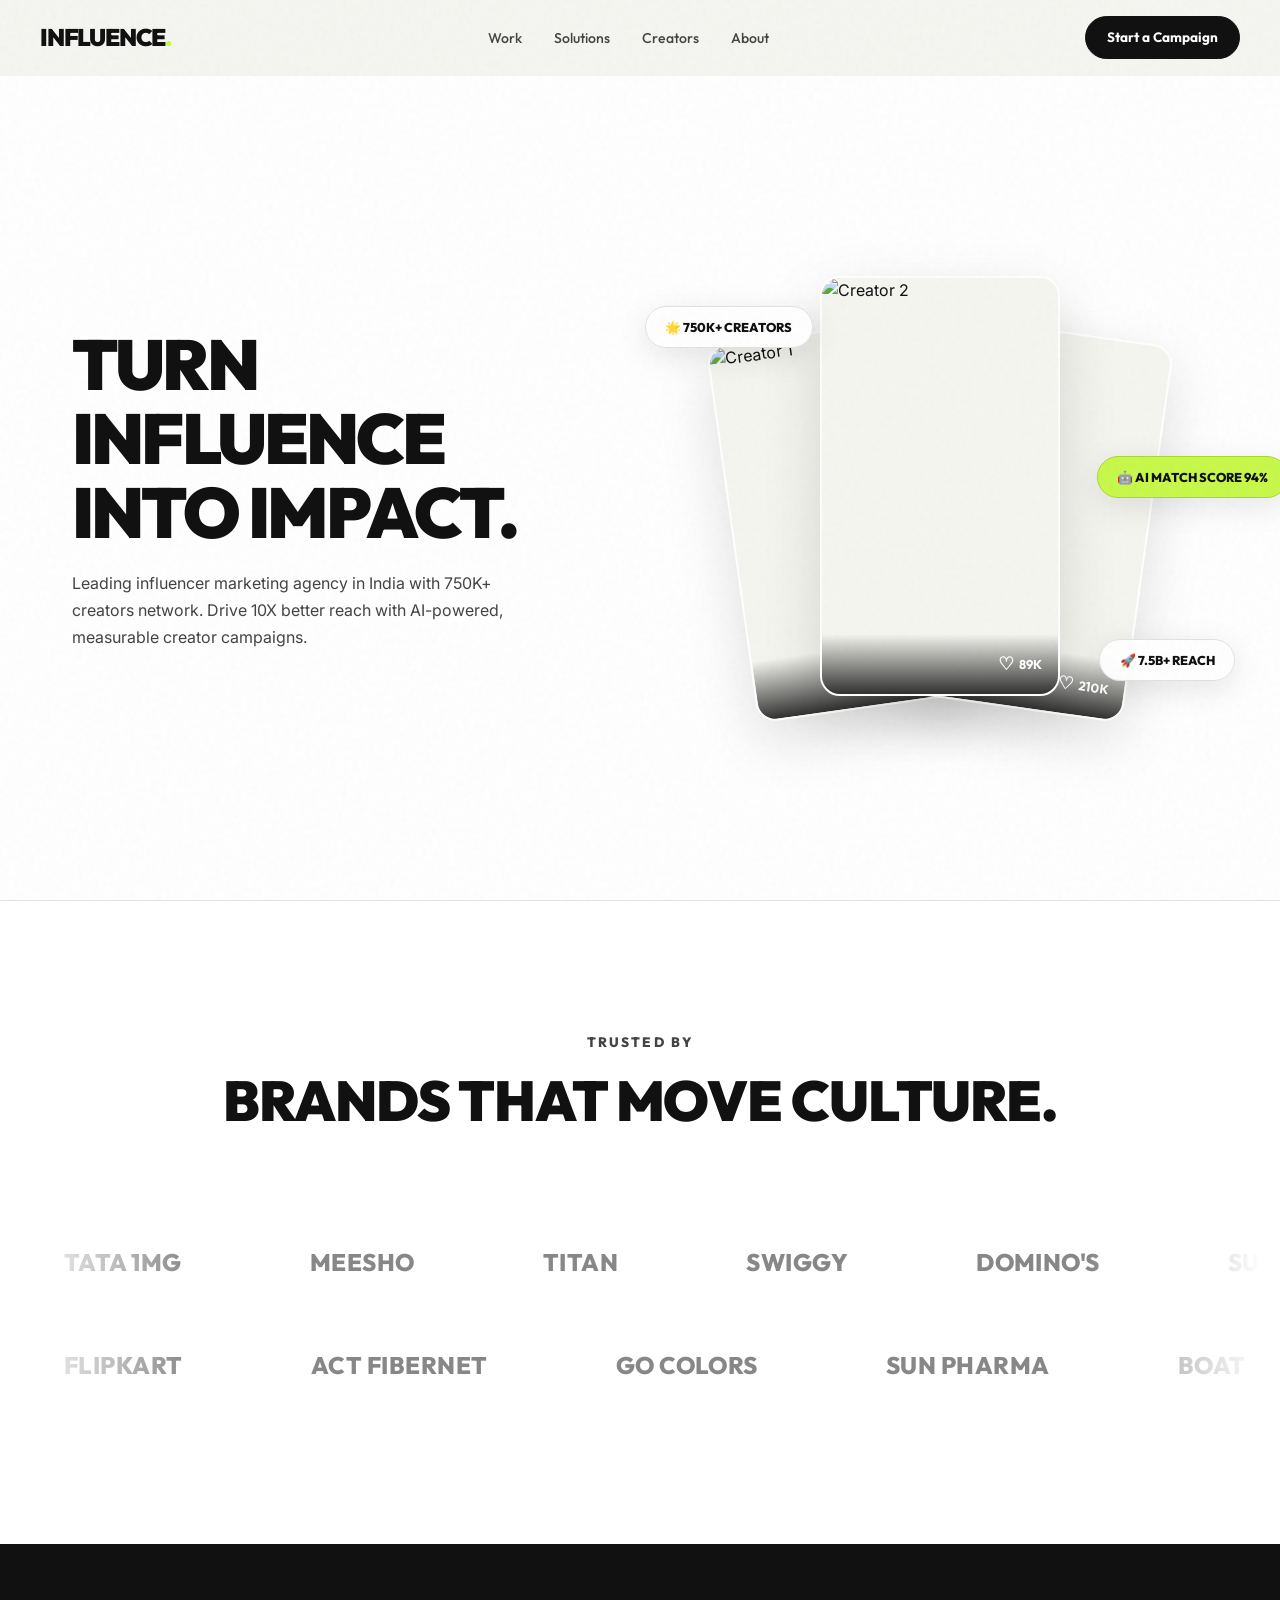
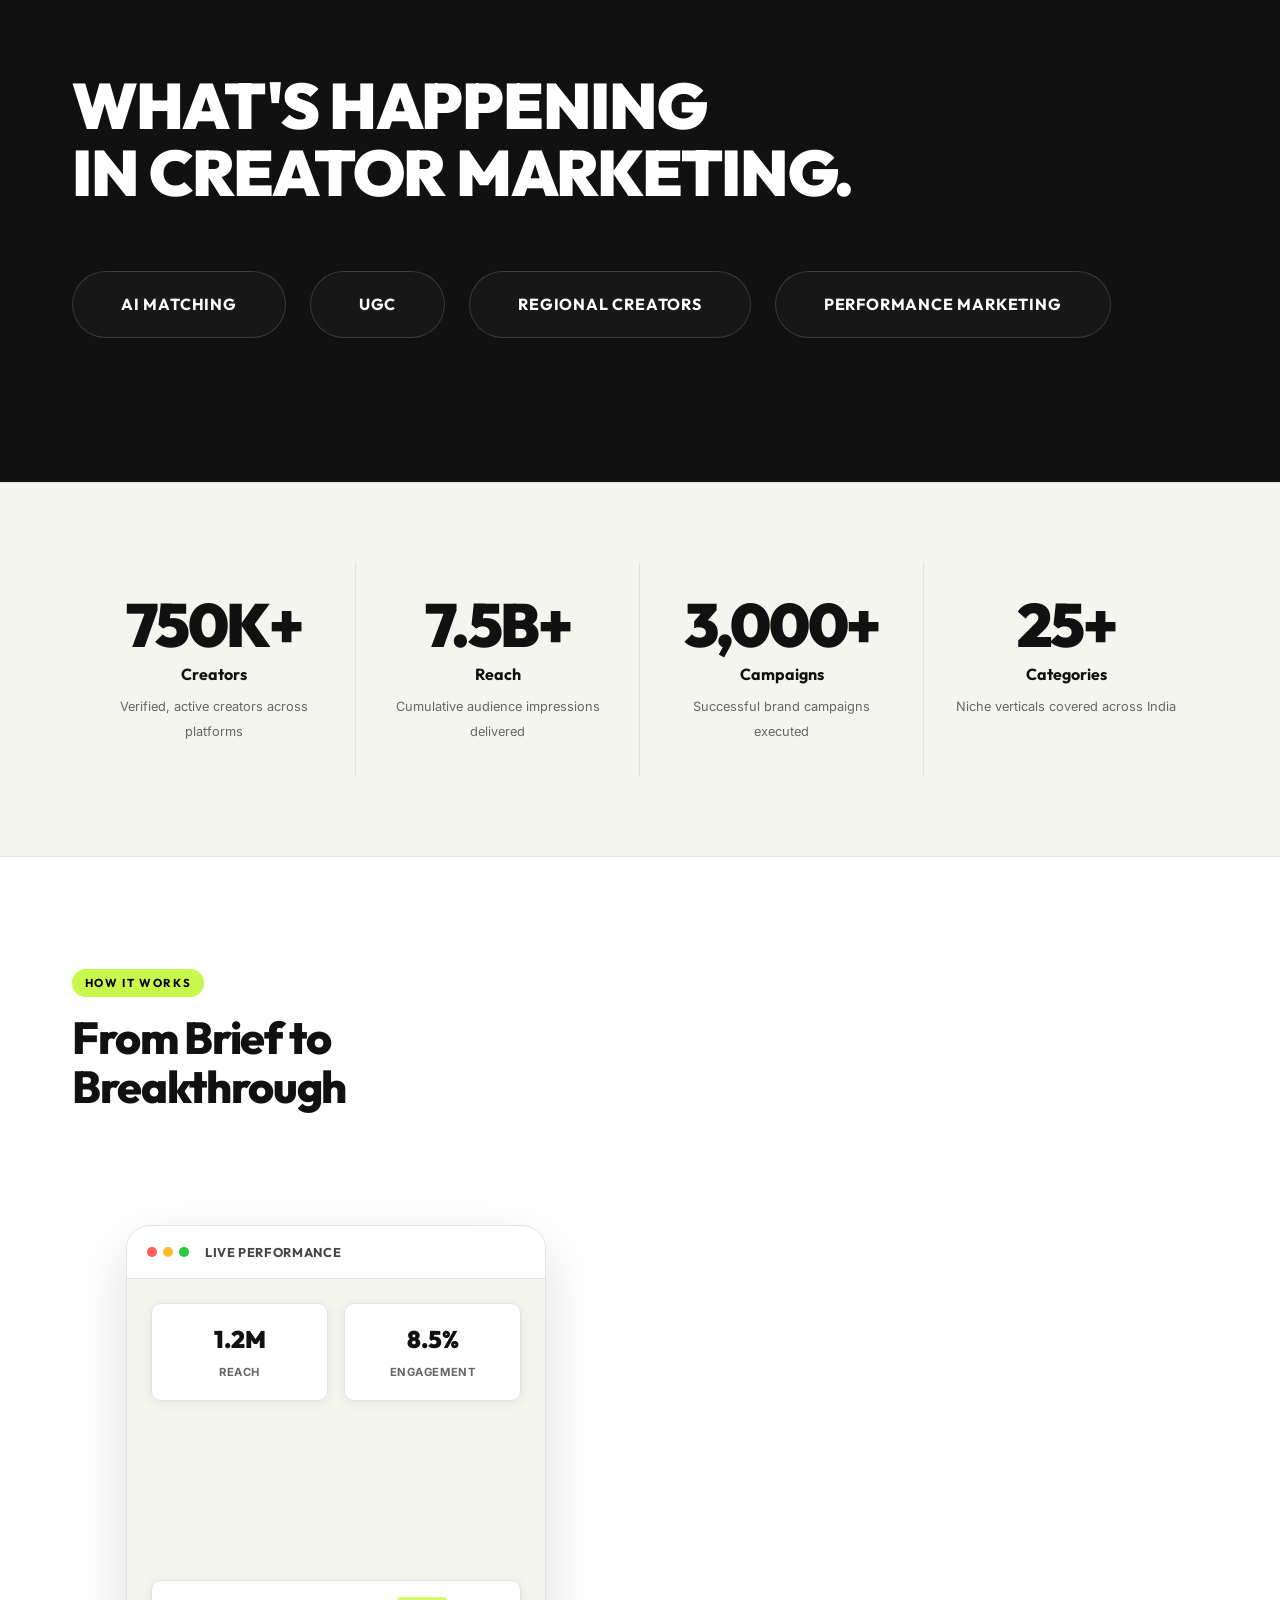
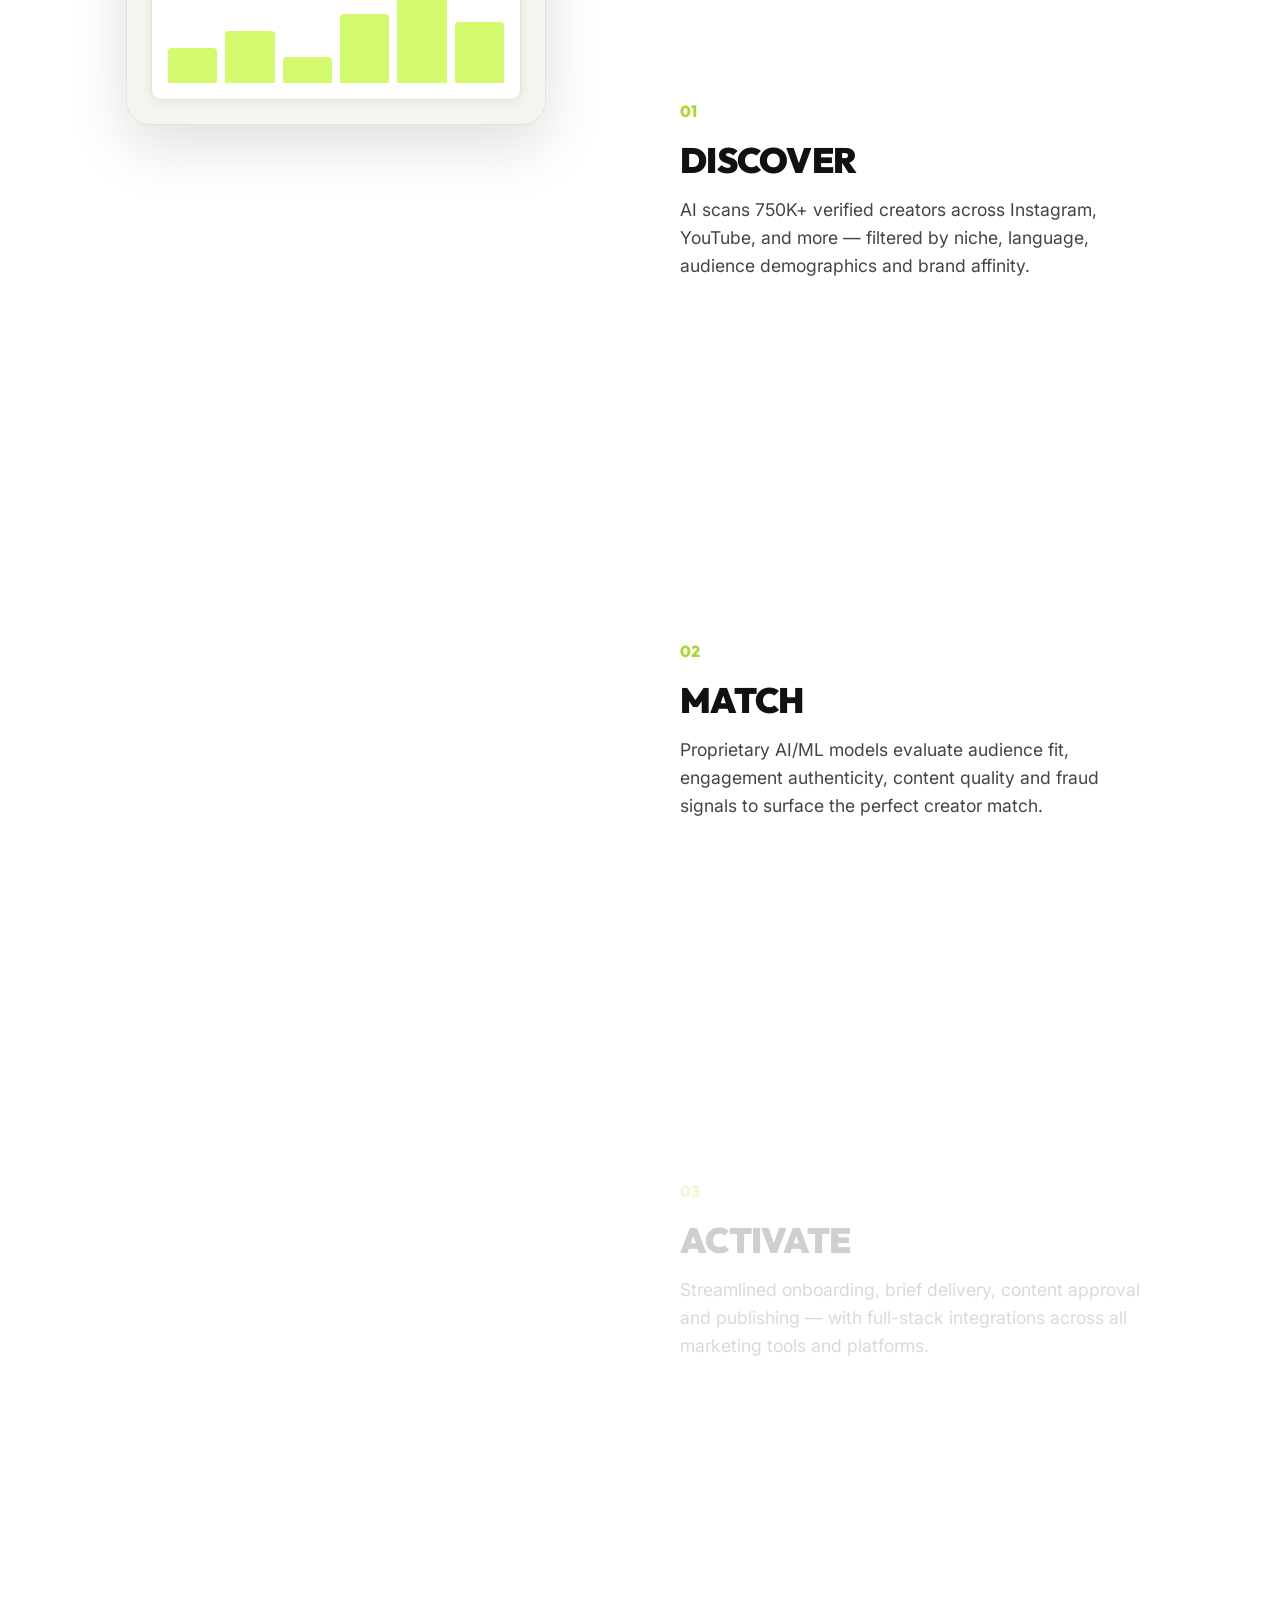
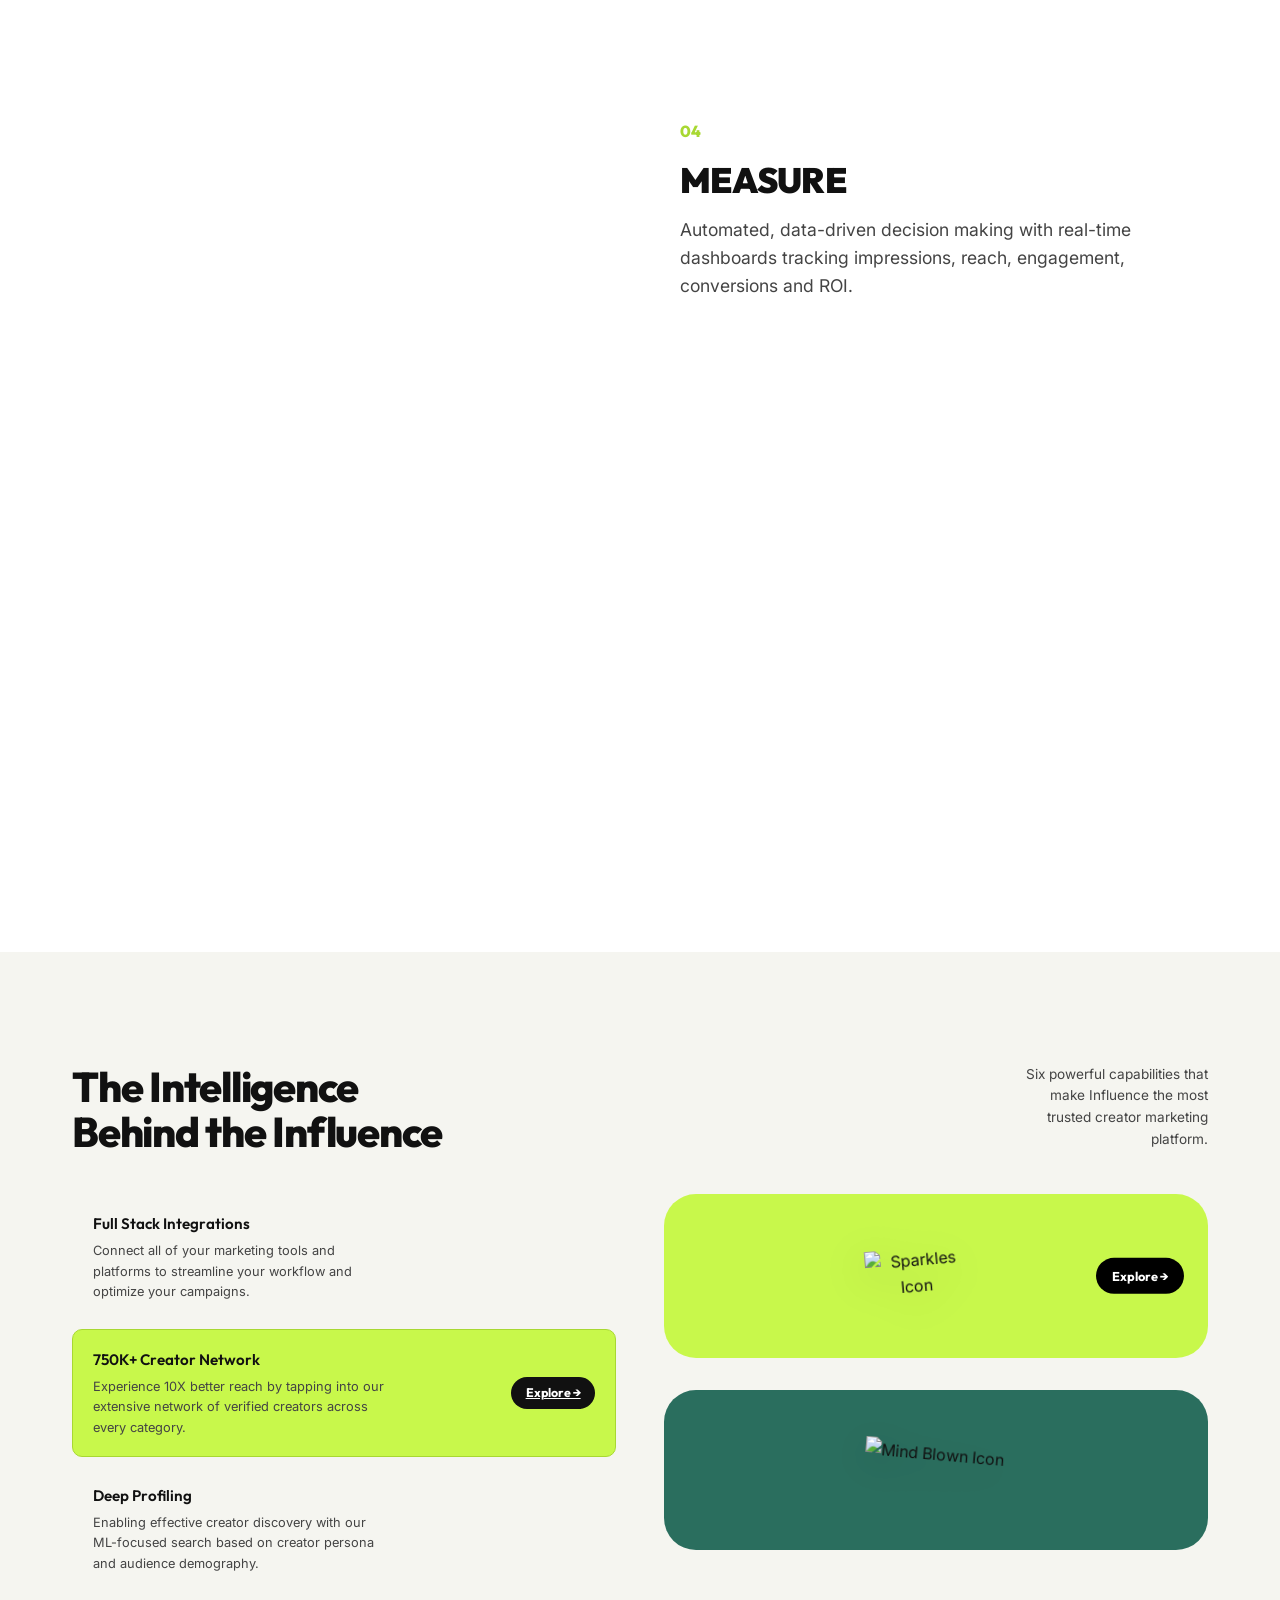
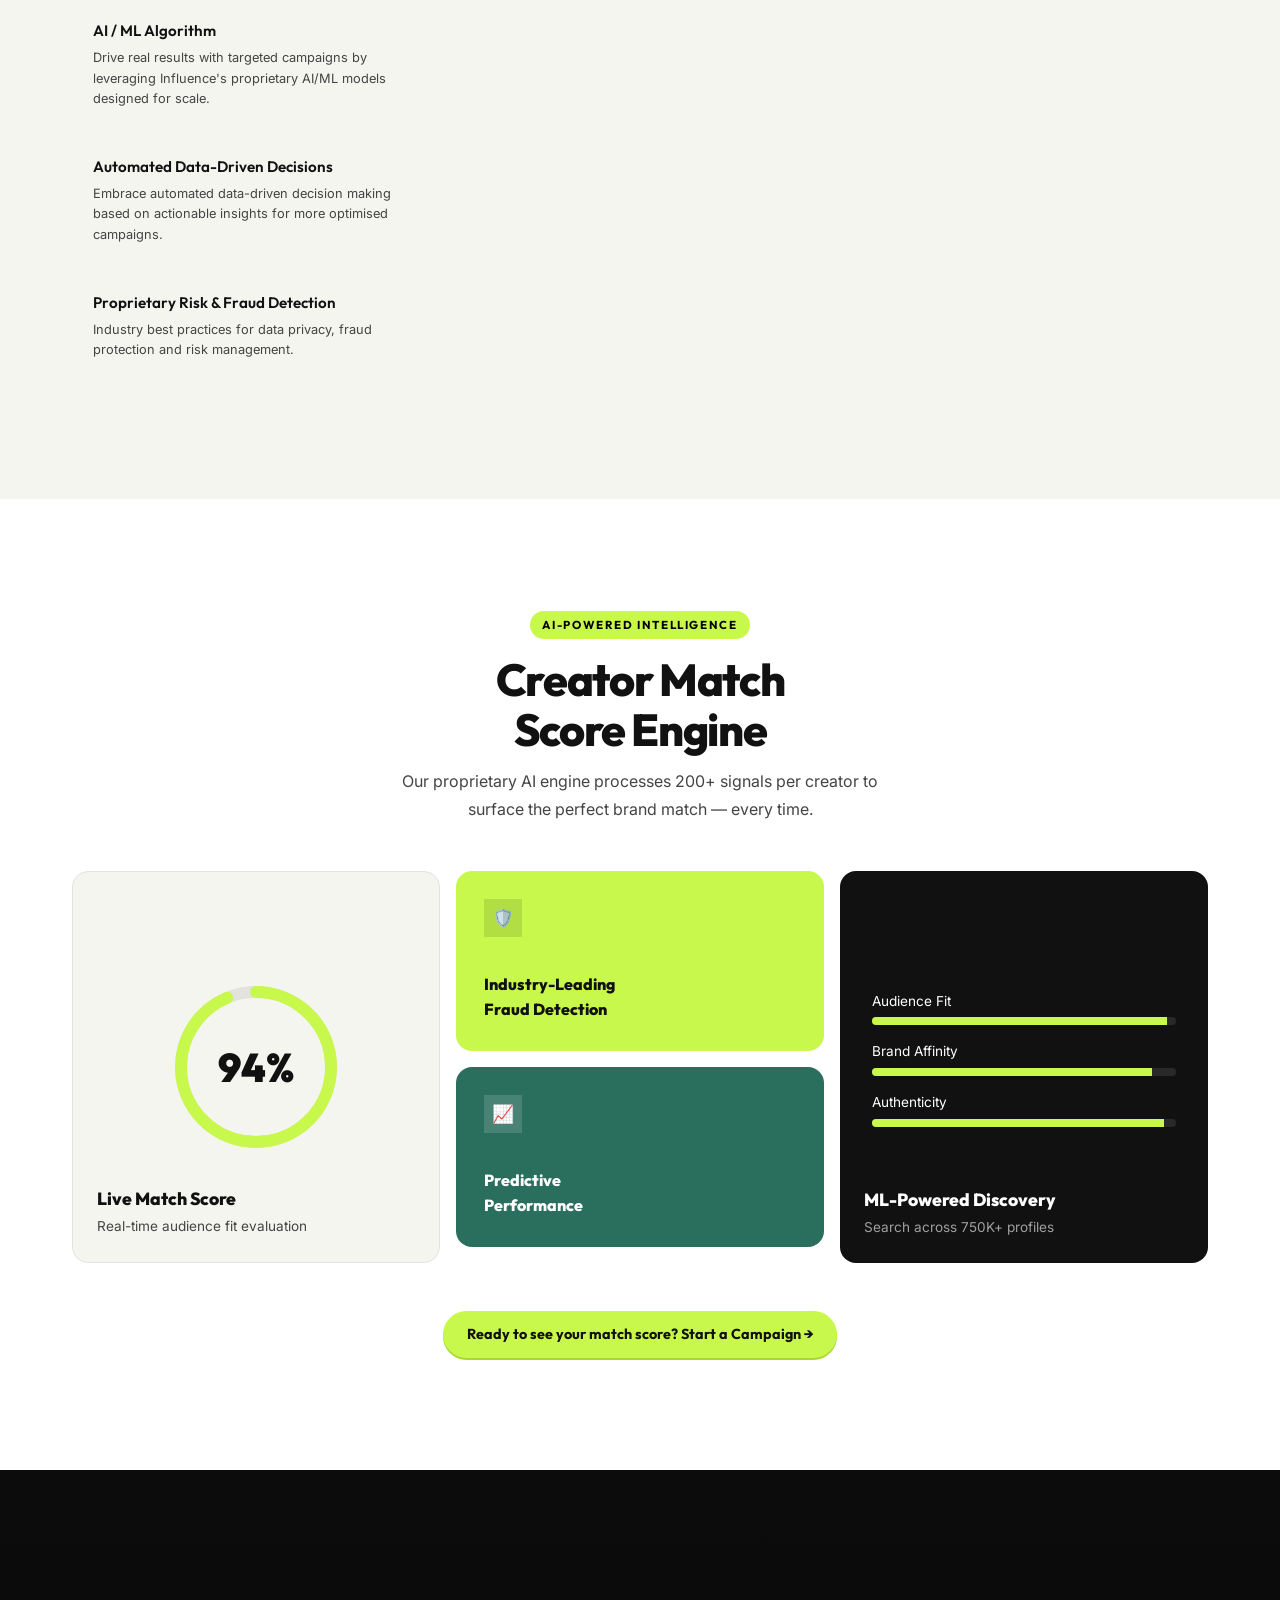
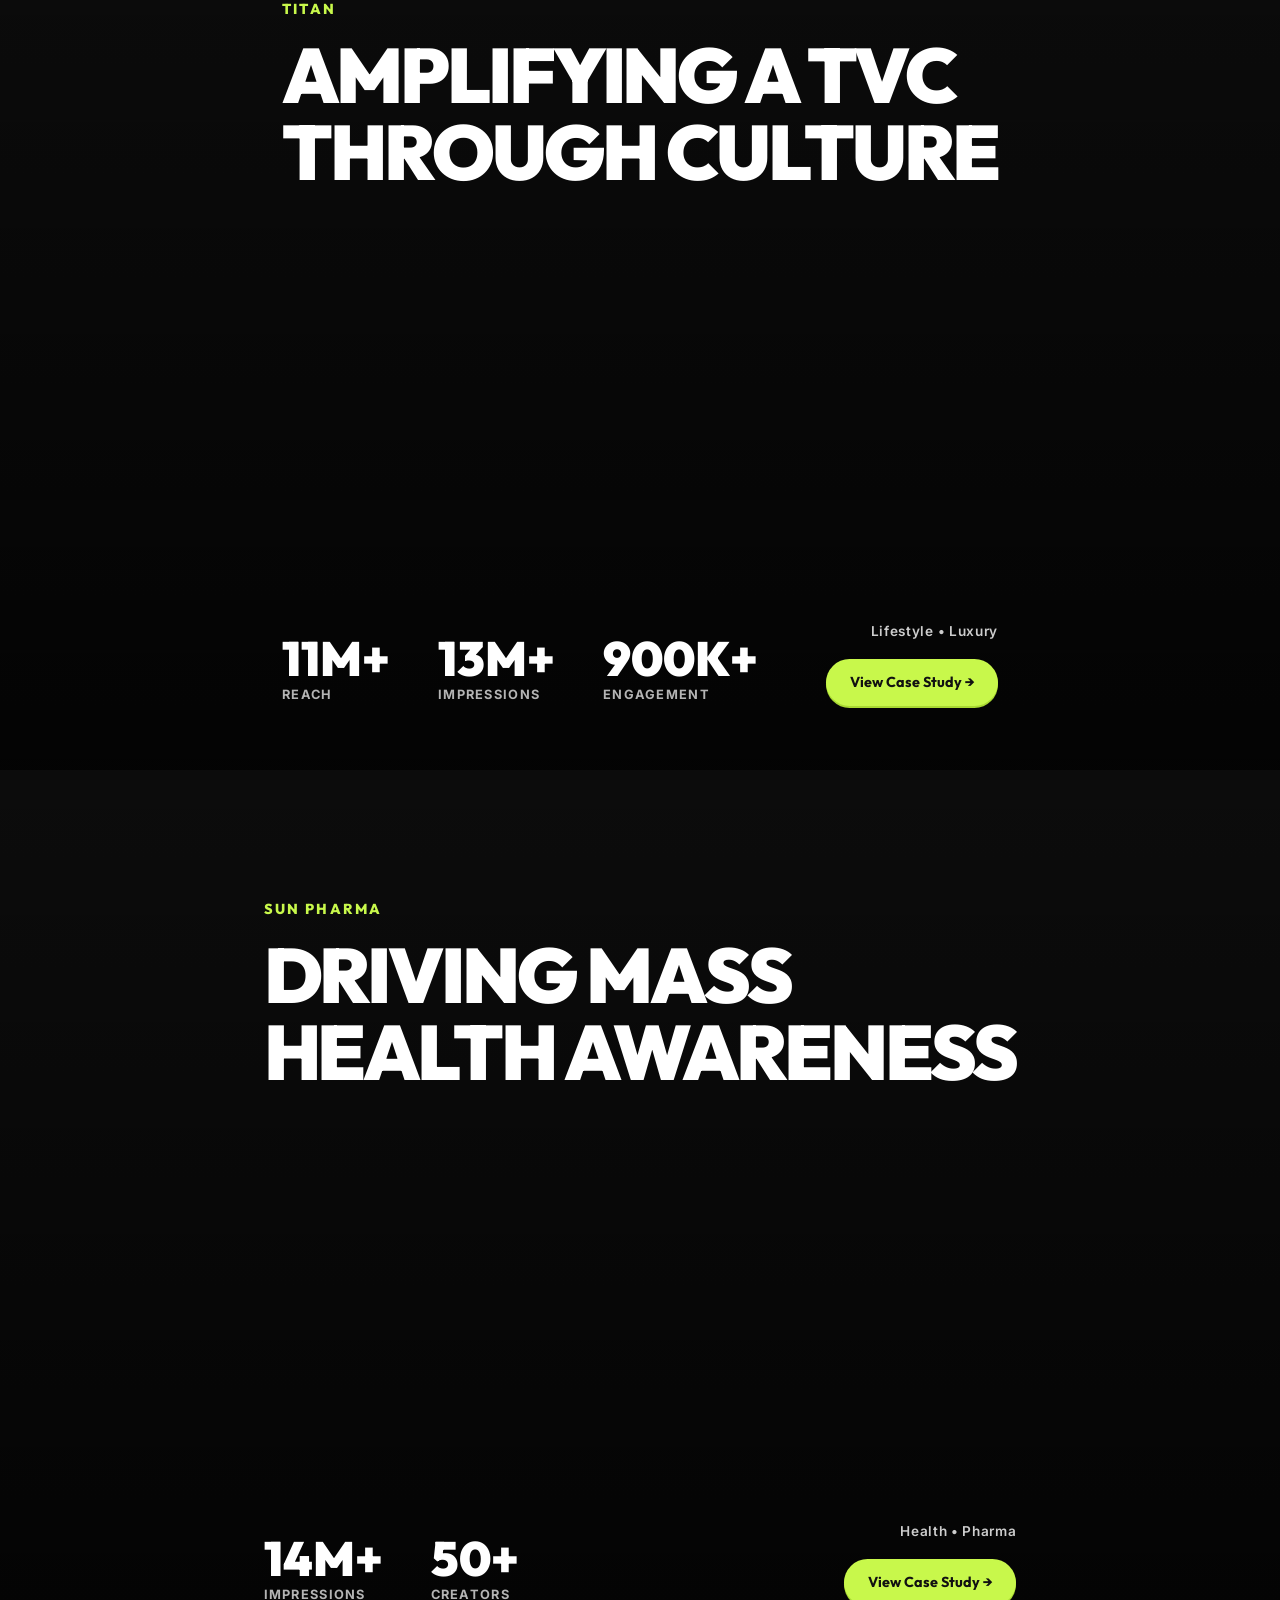
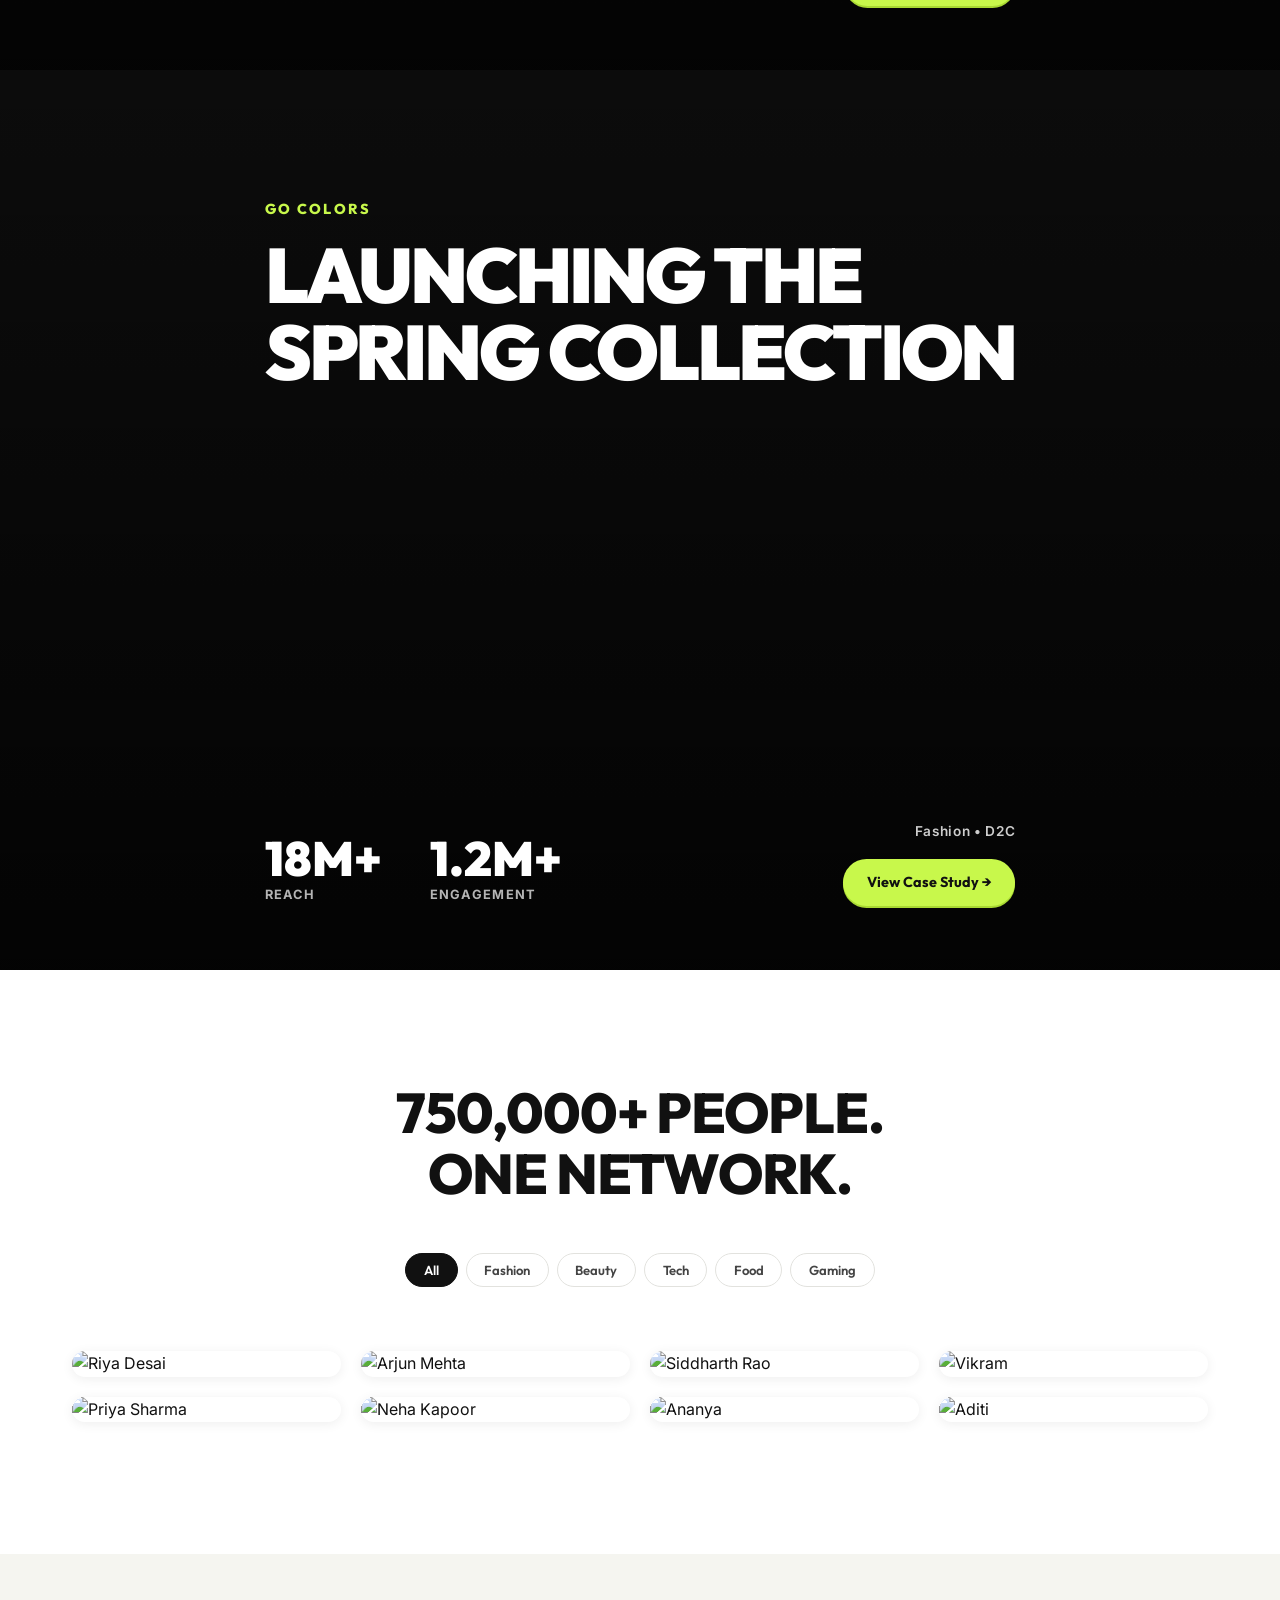
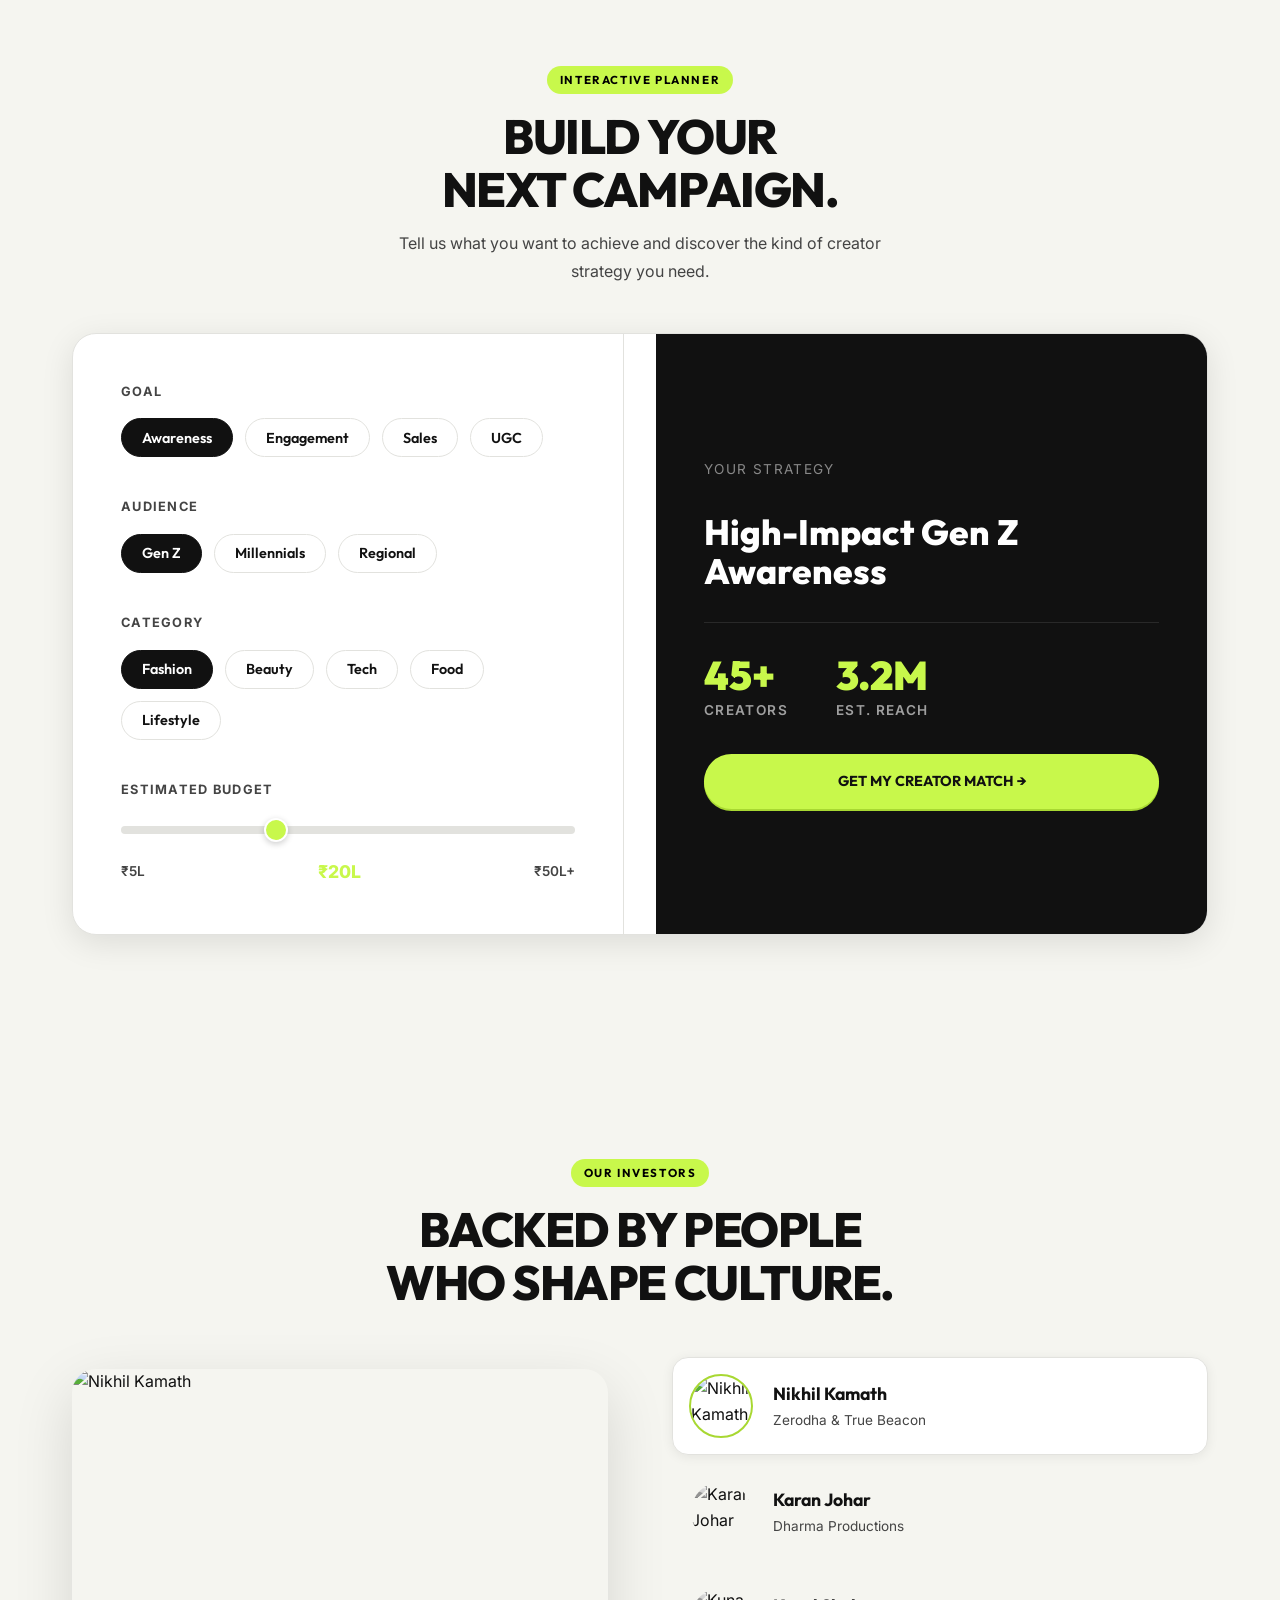
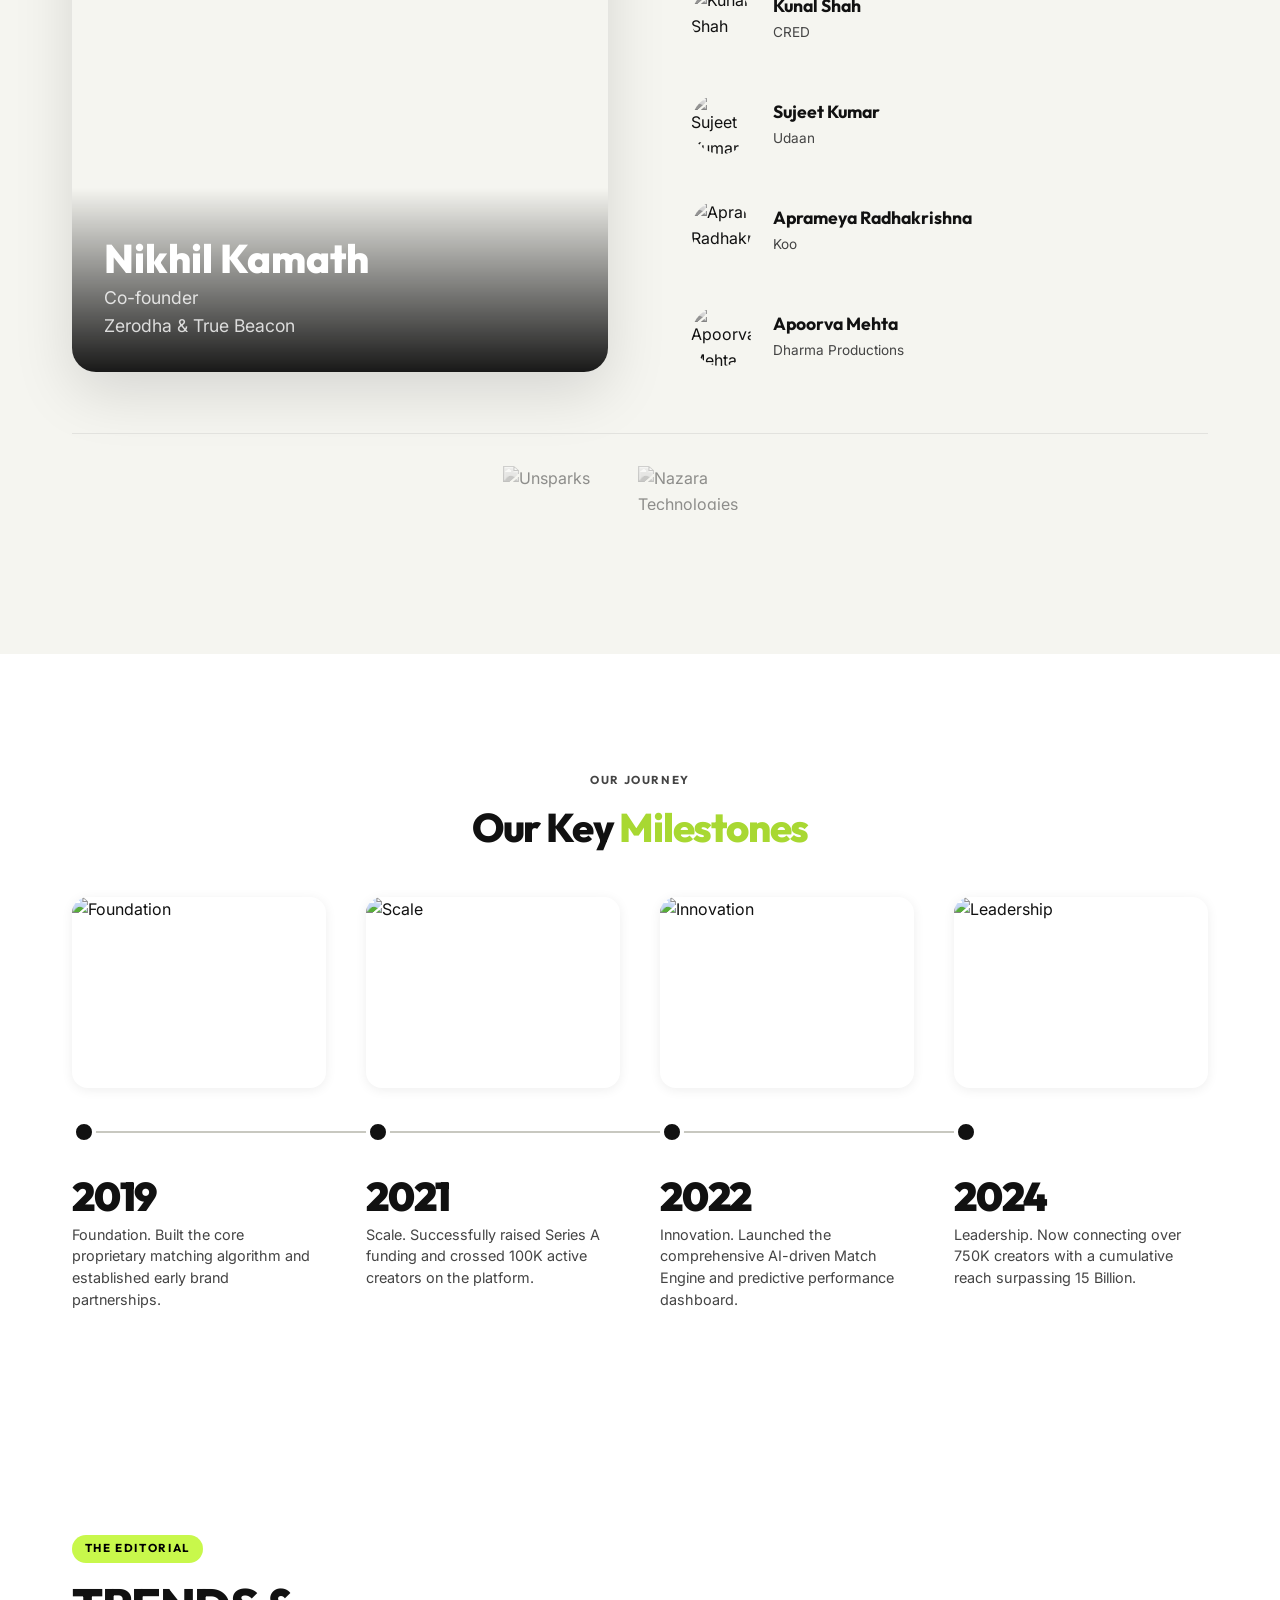
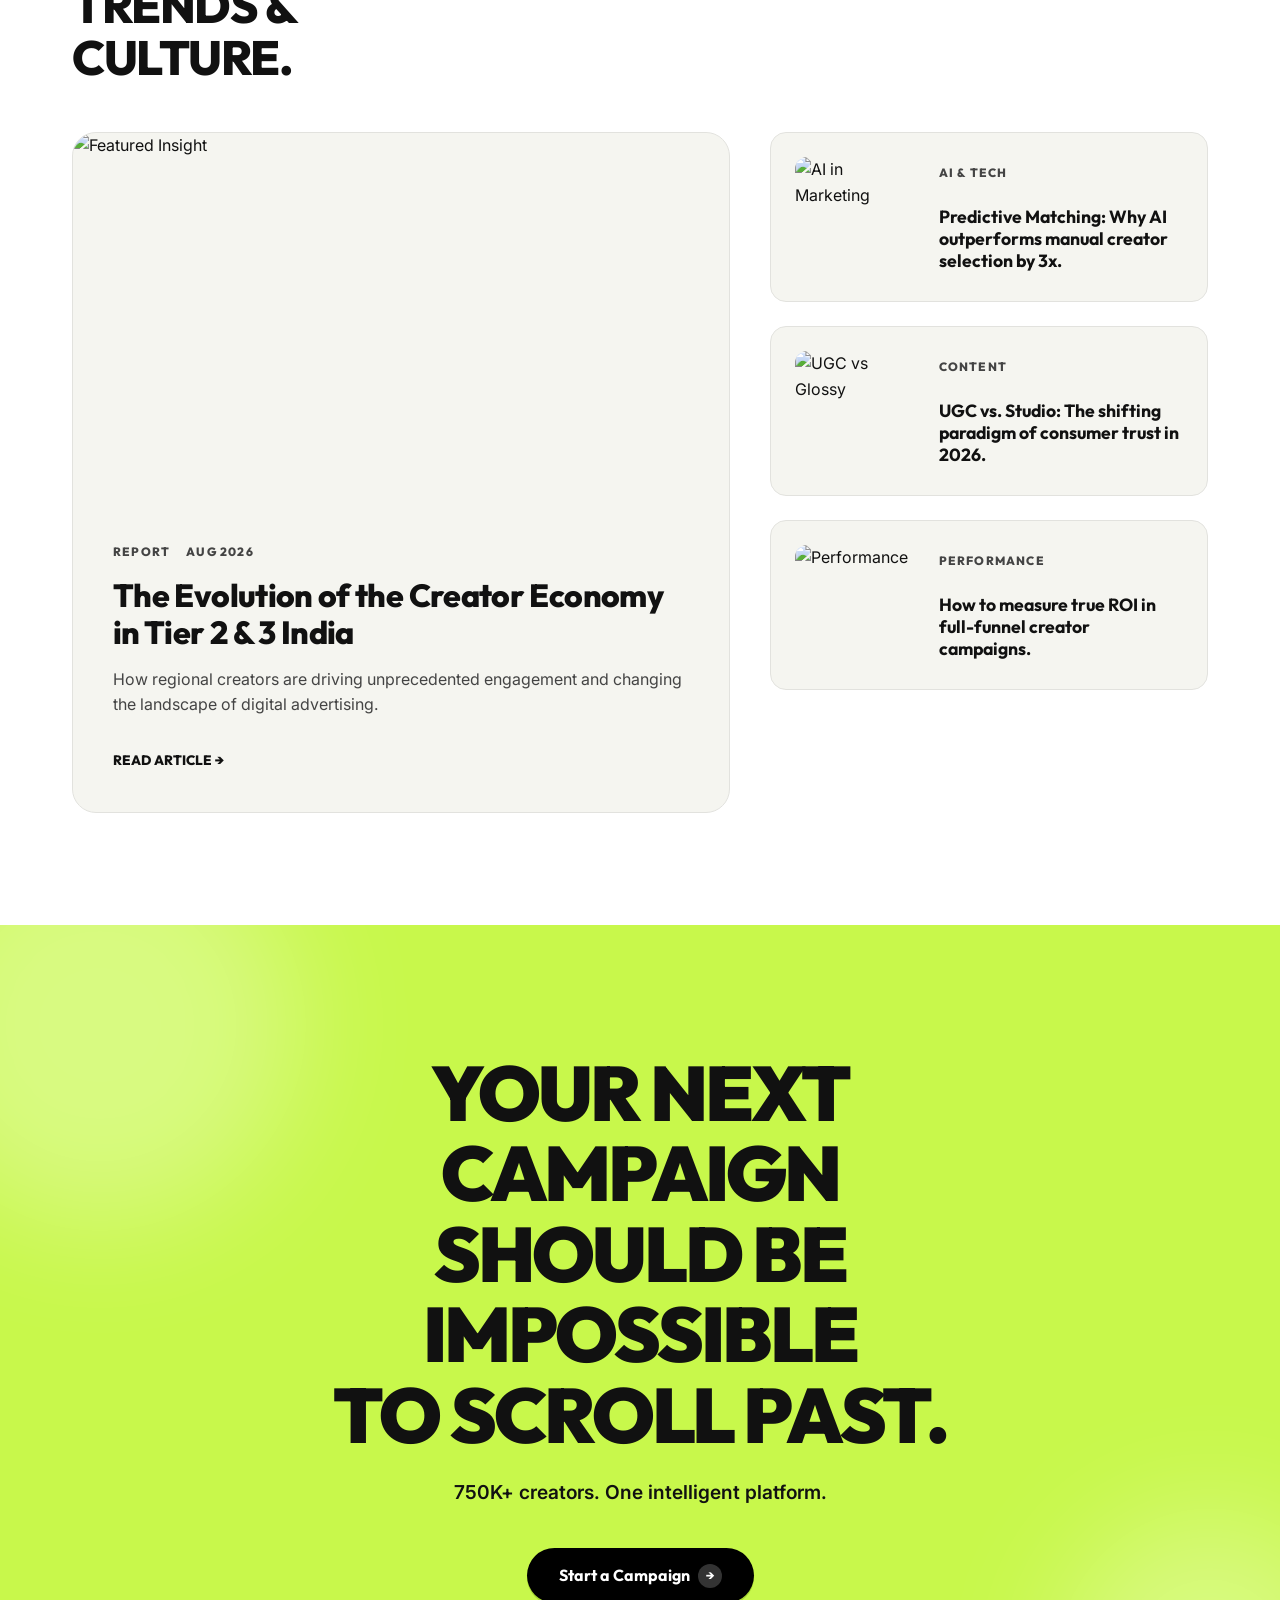
==== commit d55f1bba: "Remove hero eyebrow and action buttons" ====
--- a/index.html
+++ b/index.html
@@ -38,9 +38,7 @@
     <div class="hero-particles" id="hero-particles"></div>
     <div class="hero-container section-container">
       <div class="hero-content reveal visible">
-        <div class="hero-eyebrow">
-          AI-Powered Influencer Marketing Platform
-        </div>
+
         <h1 class="hero-title">
           TURN INFLUENCE<br />
           INTO <span class="accent">IMPACT.</span>
@@ -48,13 +46,7 @@
         <p class="hero-subtitle">
           Leading influencer marketing agency in India with 750K+ creators network. Drive 10X better reach with AI-powered, measurable creator campaigns.
         </p>
-        <div class="hero-actions">
-          <a href="#campaign-builder" class="btn-primary magnetic" id="hero-cta1" aria-label="Start a Campaign">
-            Start a Campaign
-            <span class="btn-arrow">→</span>
-          </a>
-          <a href="#work" class="btn-ghost" id="hero-cta2" aria-label="Explore Our Work">Explore Our Work</a>
-        </div>
+
       </div>
 
       <!-- Reels-style Cards -->
--- a/styles.css
+++ b/styles.css
@@ -394,7 +394,7 @@
 .reveal-delay-2 { transition-delay: 0.2s; }
 .reveal-delay-3 { transition-delay: 0.3s; }
 .magnetic { transition: transform 0.2s ease; }
-.nav-links.open { display: flex !important; position: fixed; inset: 0; top: 60px; flex-direction: column; justify-content: center; align-items: center; background: var(--bg-white); z-index: 998; gap: 2.5rem; }
+.nav-links.open { display: flex !important; position: absolute; top: 100%; left: -1rem; right: -1rem; height: 100vh; flex-direction: column; justify-content: flex-start; padding-top: 3rem; align-items: center; background: var(--bg-white); z-index: 998; gap: 2.5rem; box-shadow: var(--shadow-md); }
 .nav-links.open a { font-size: 1.5rem; color: var(--black); }
 /* RESPONSIVE */
 @media (max-width: 1024px) {
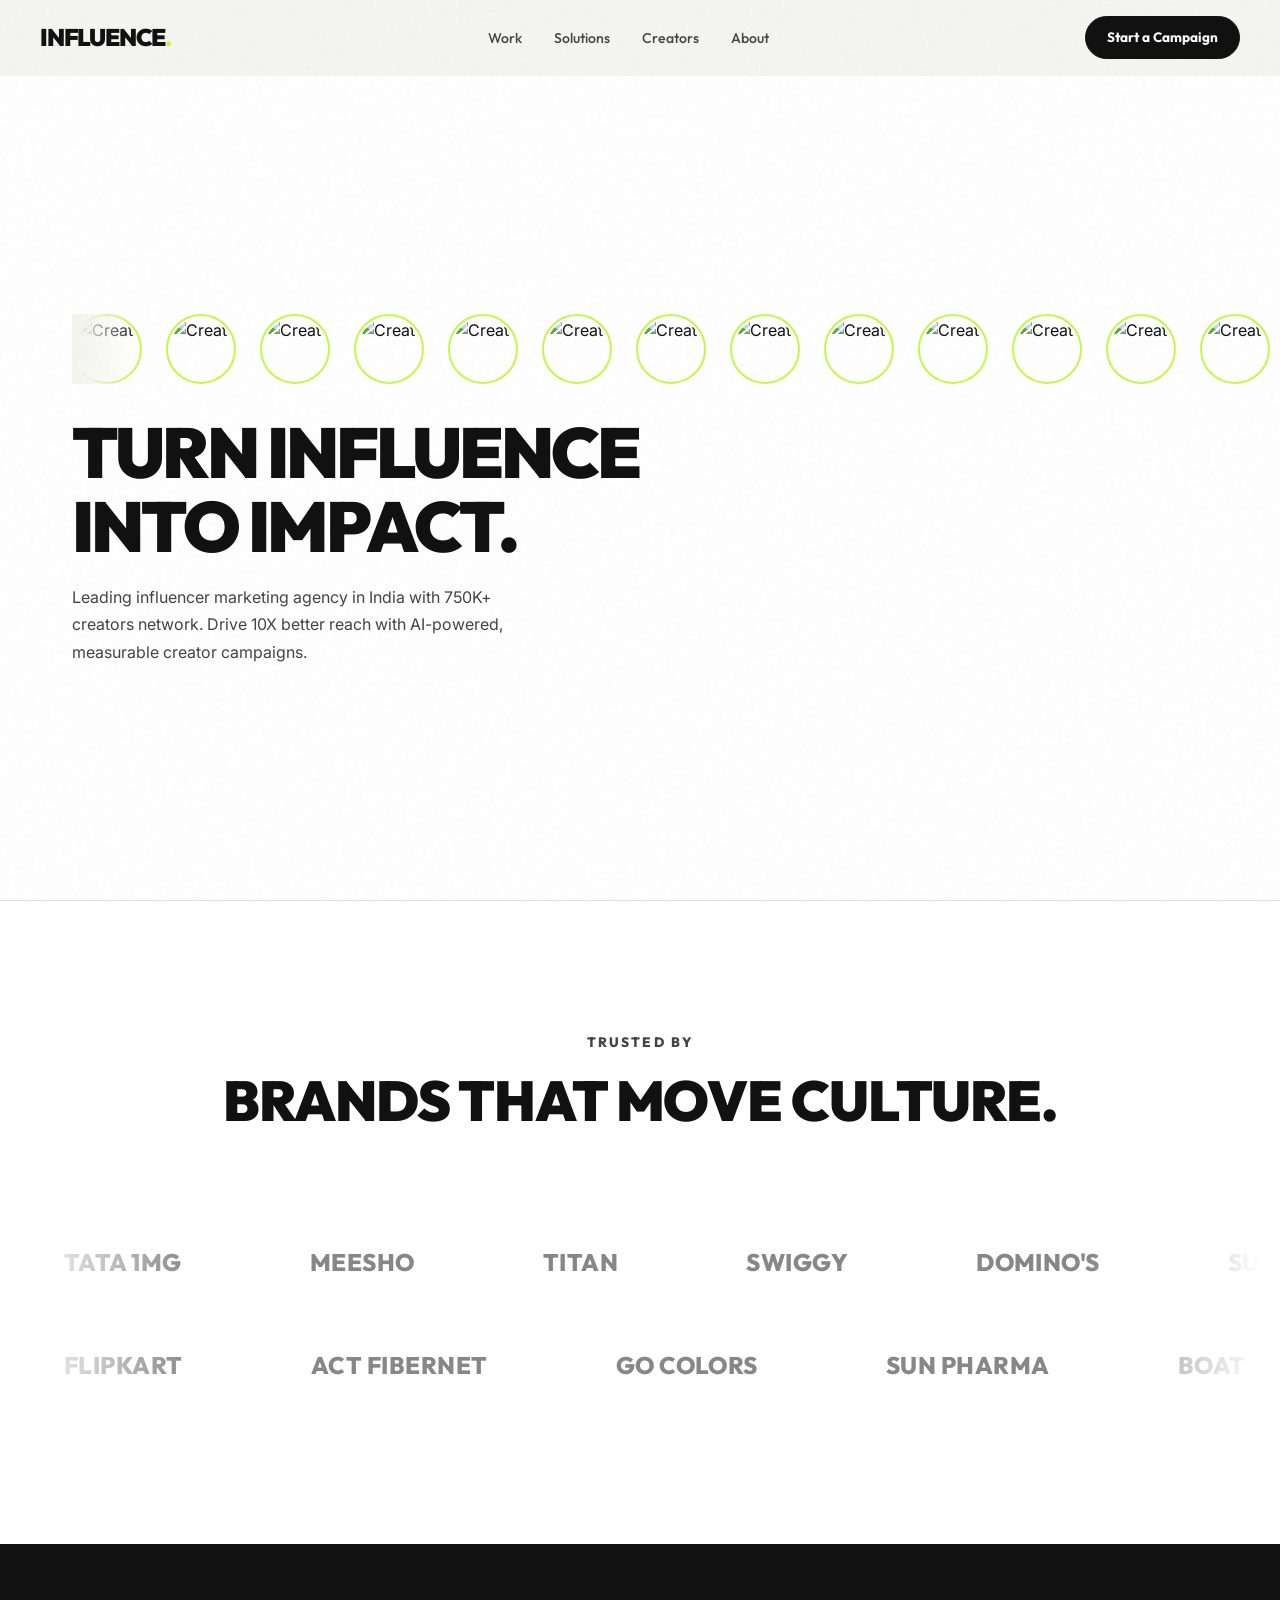
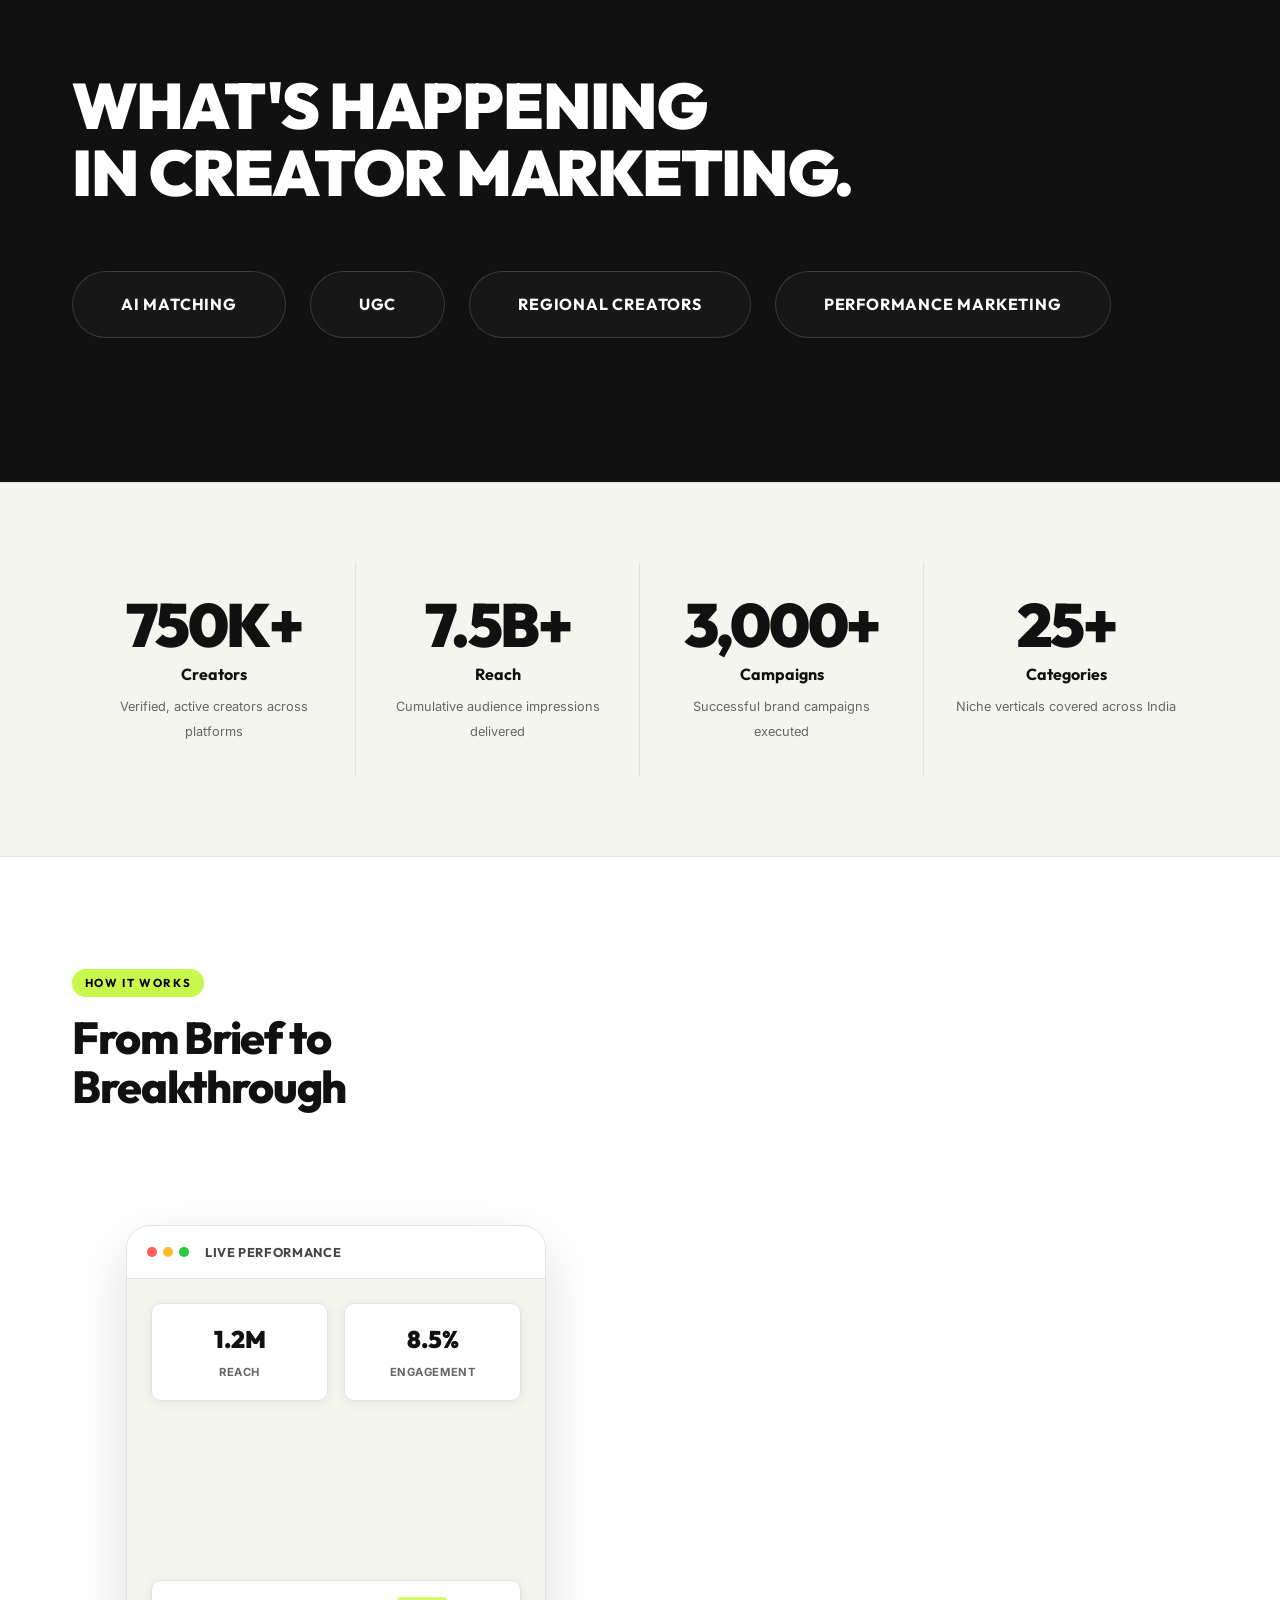
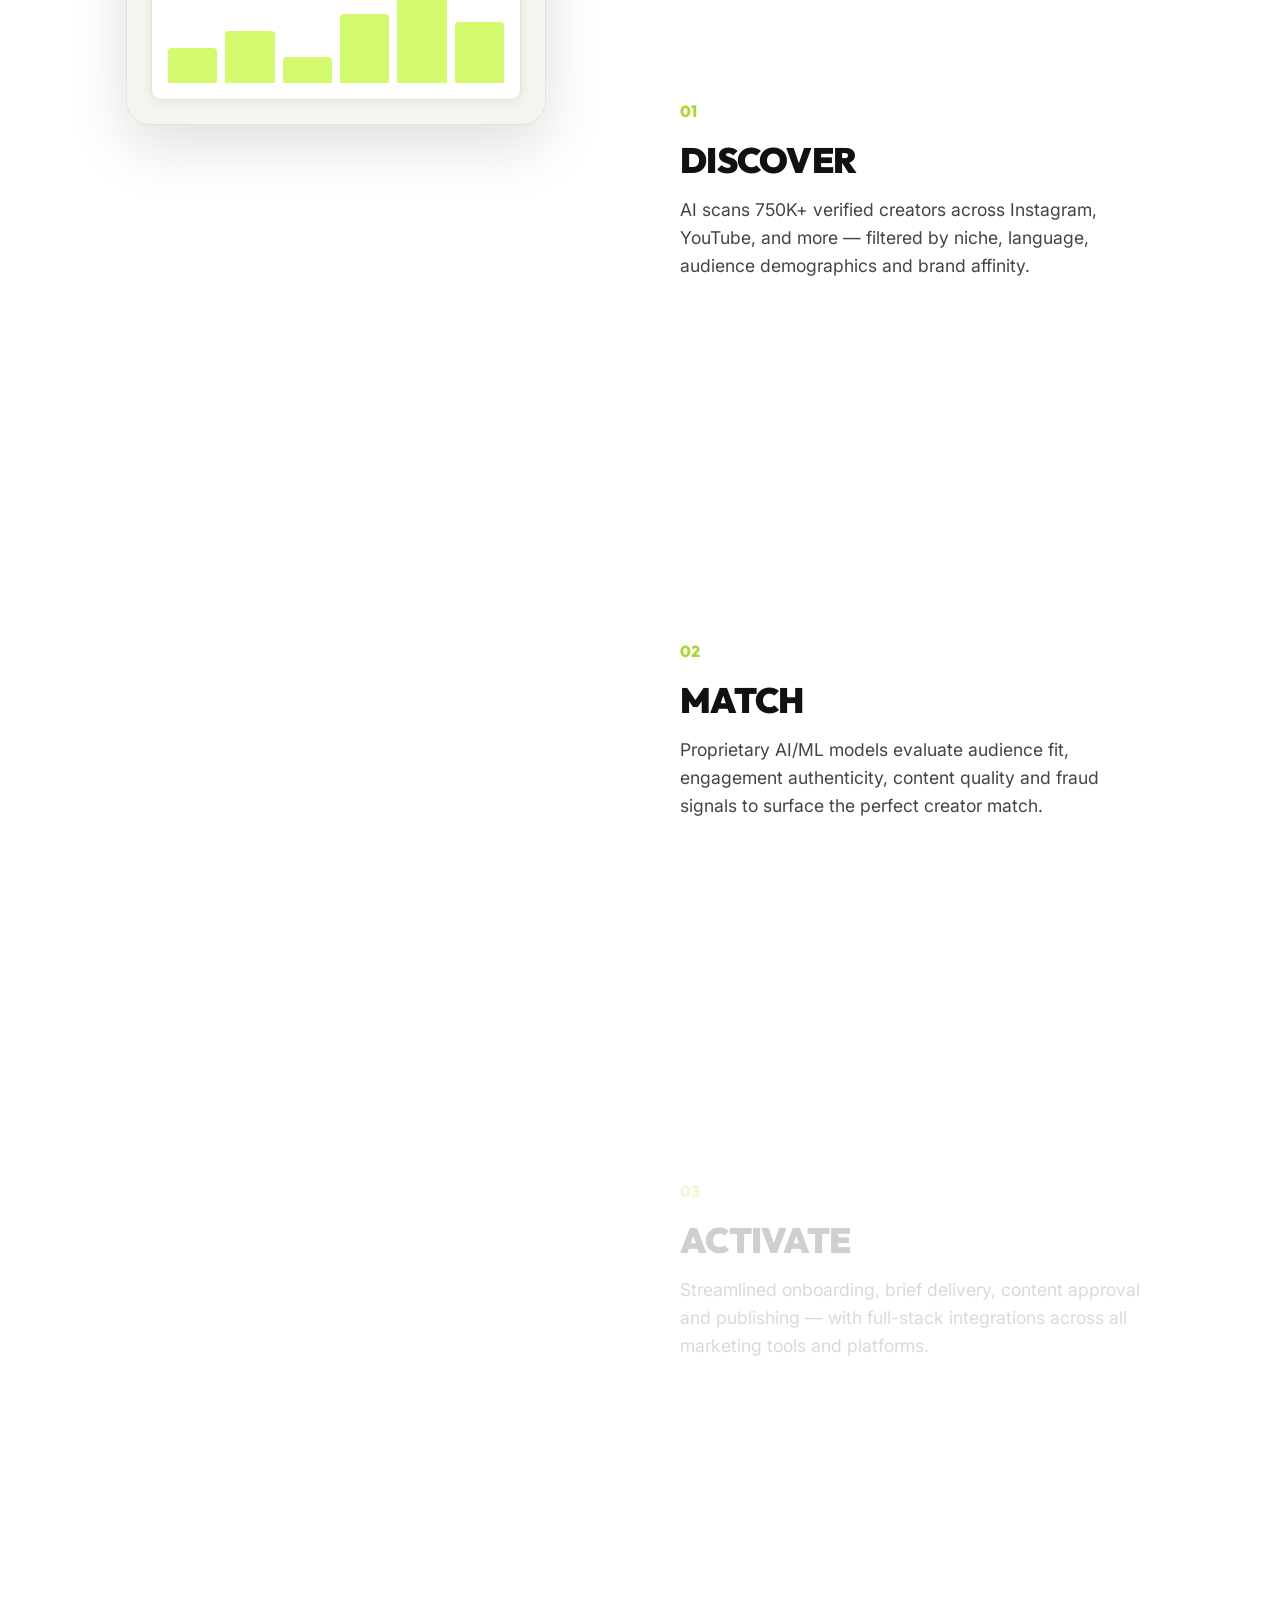
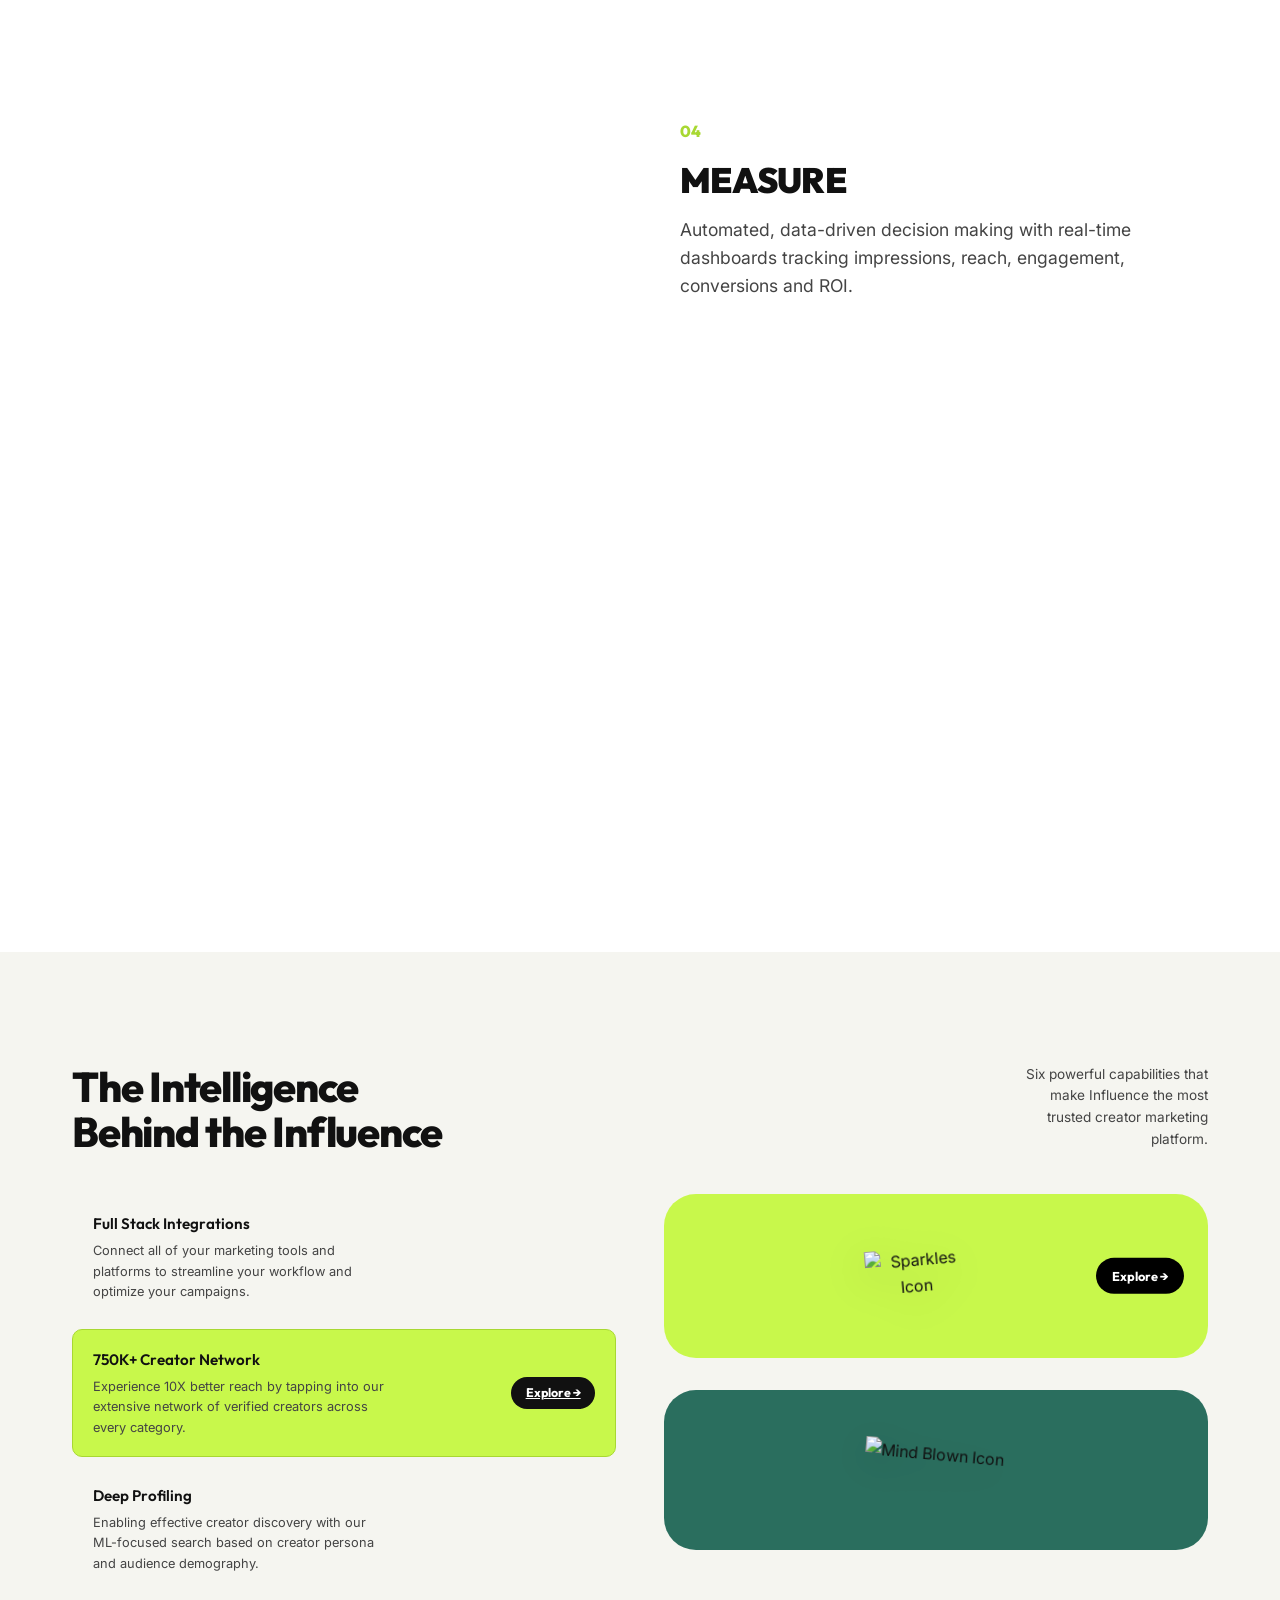
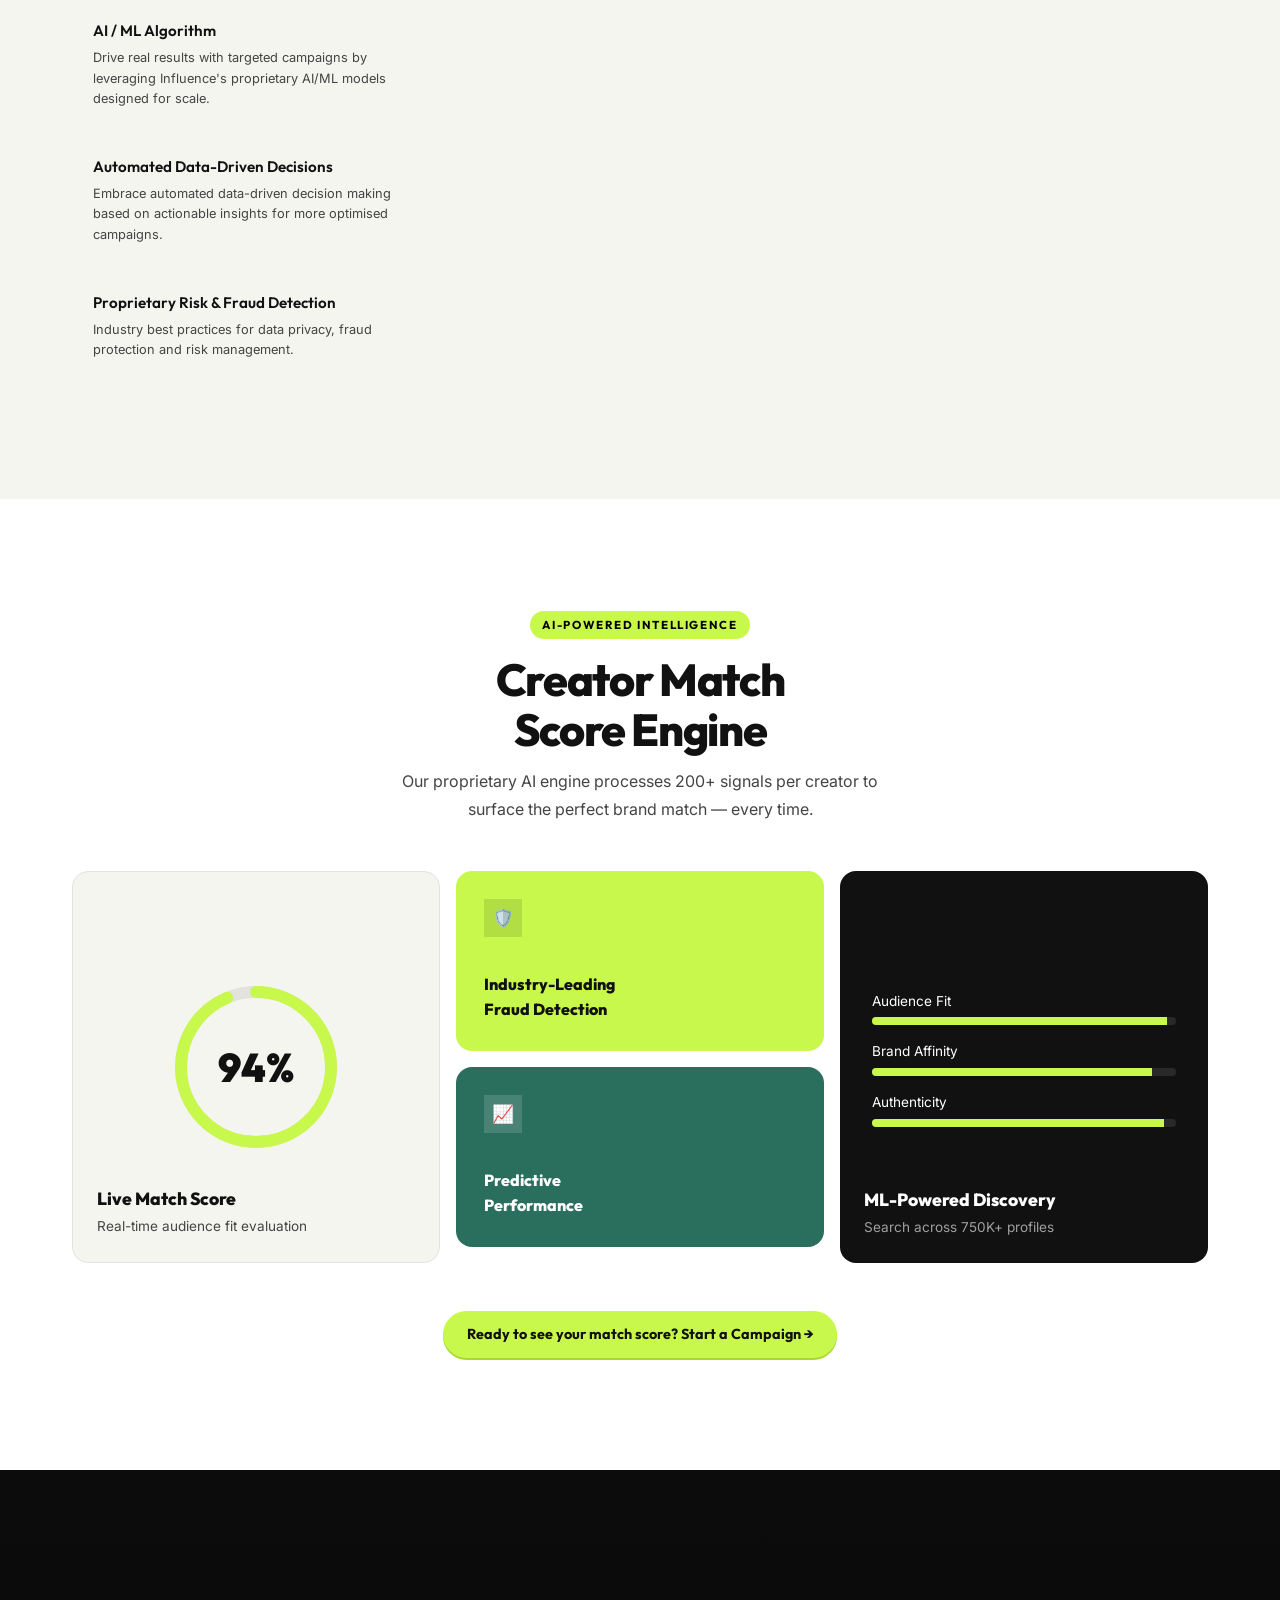
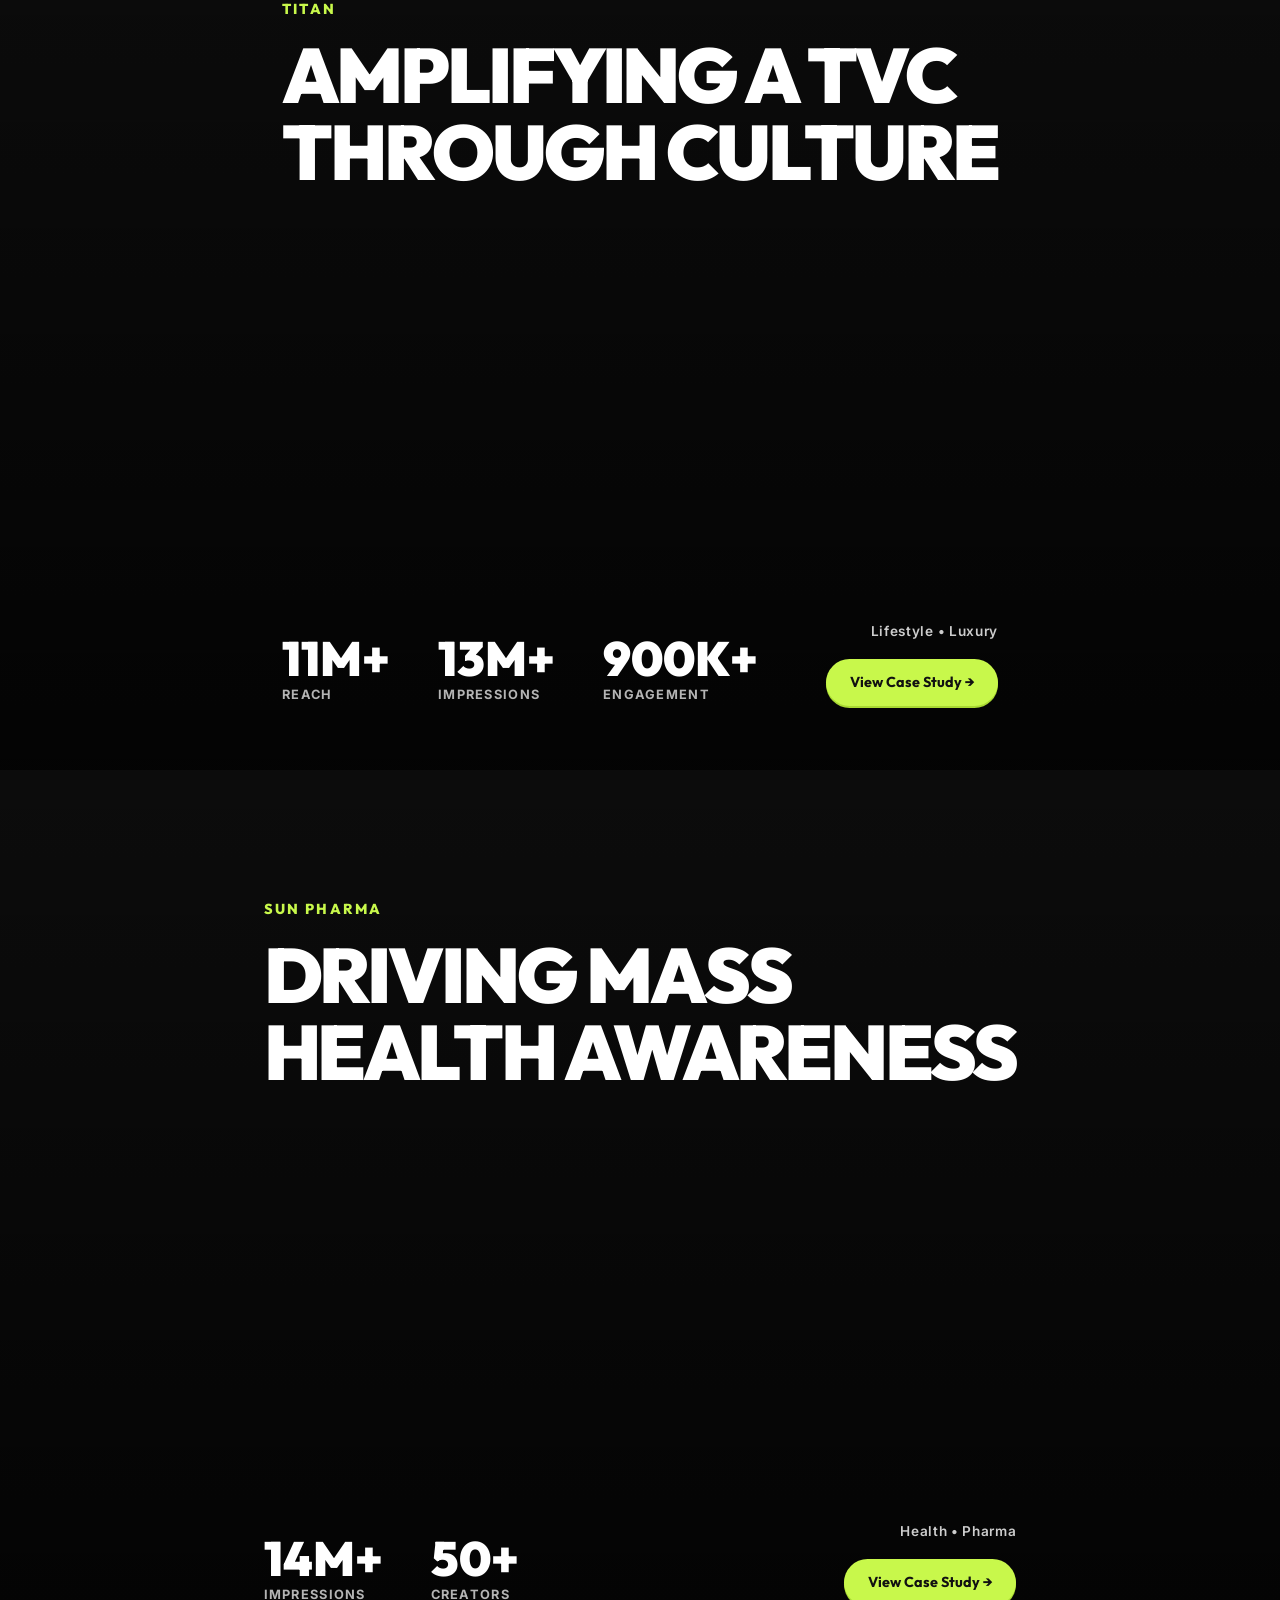
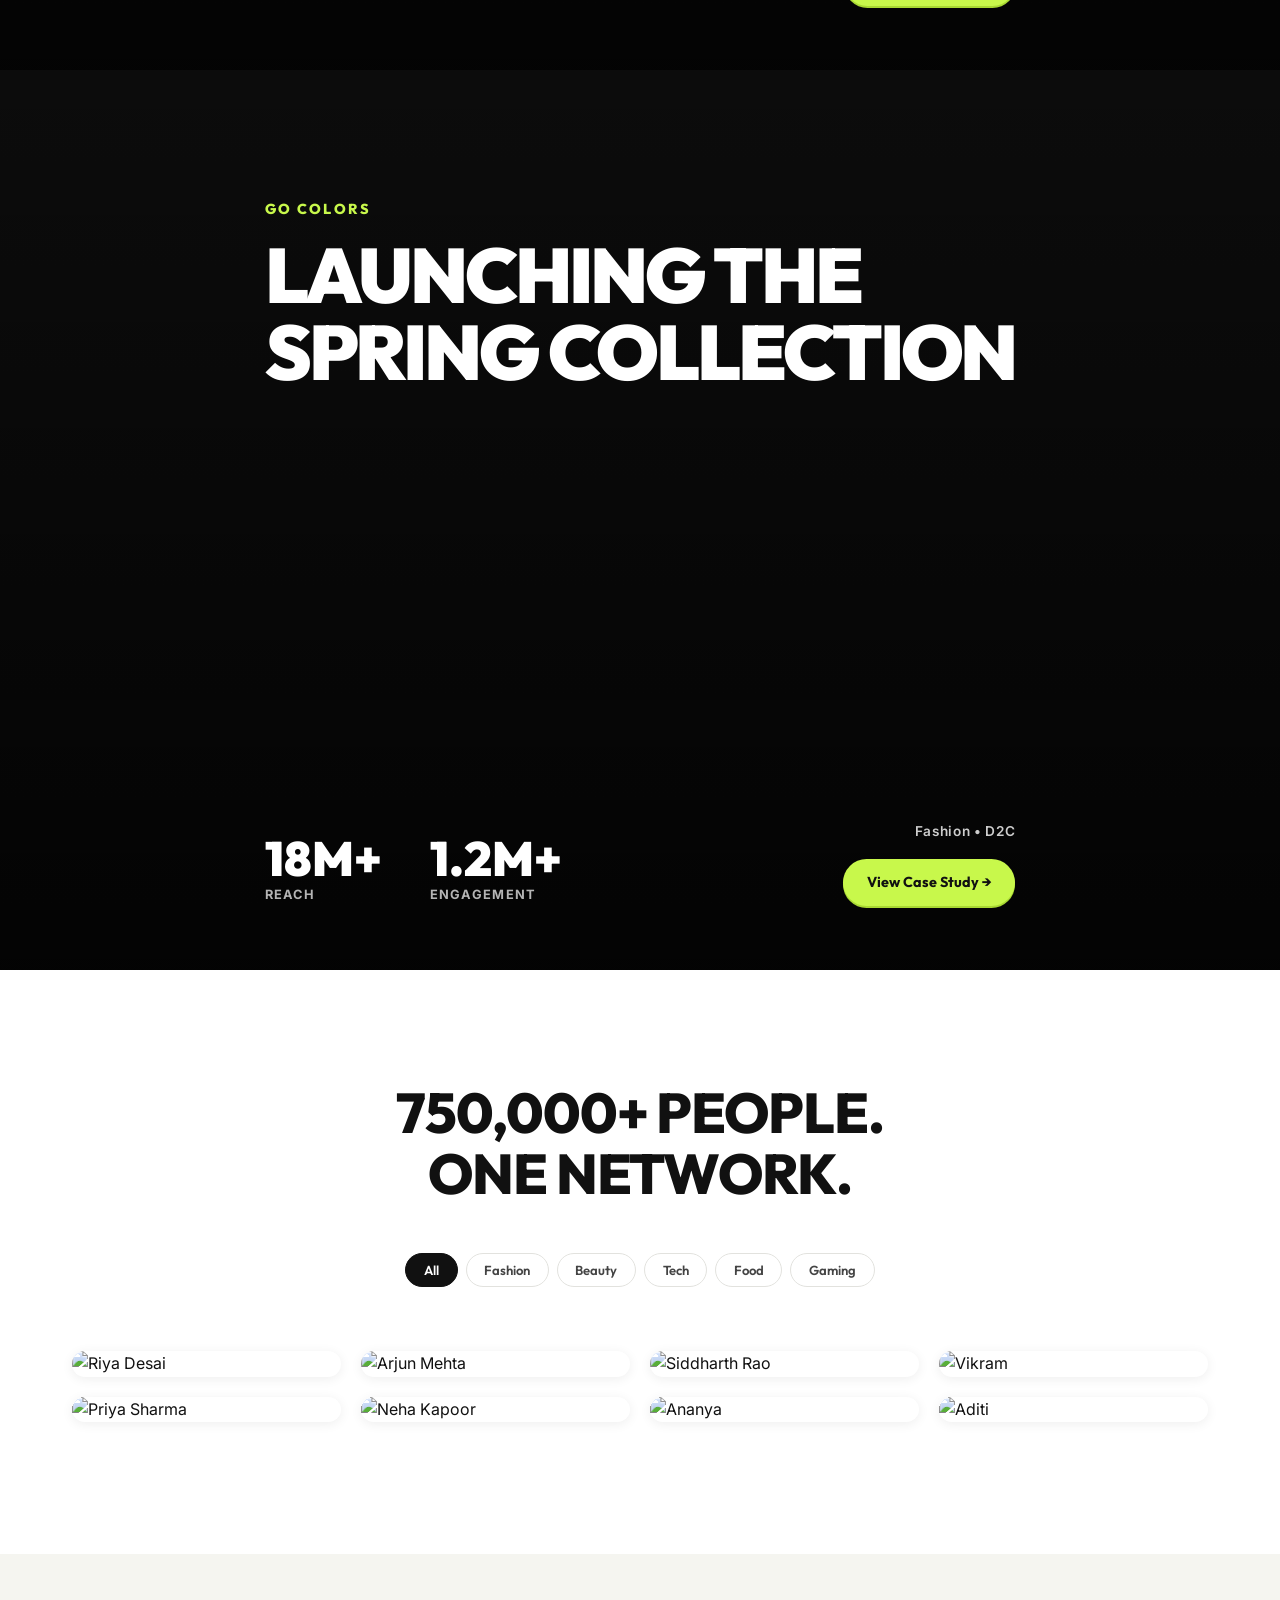
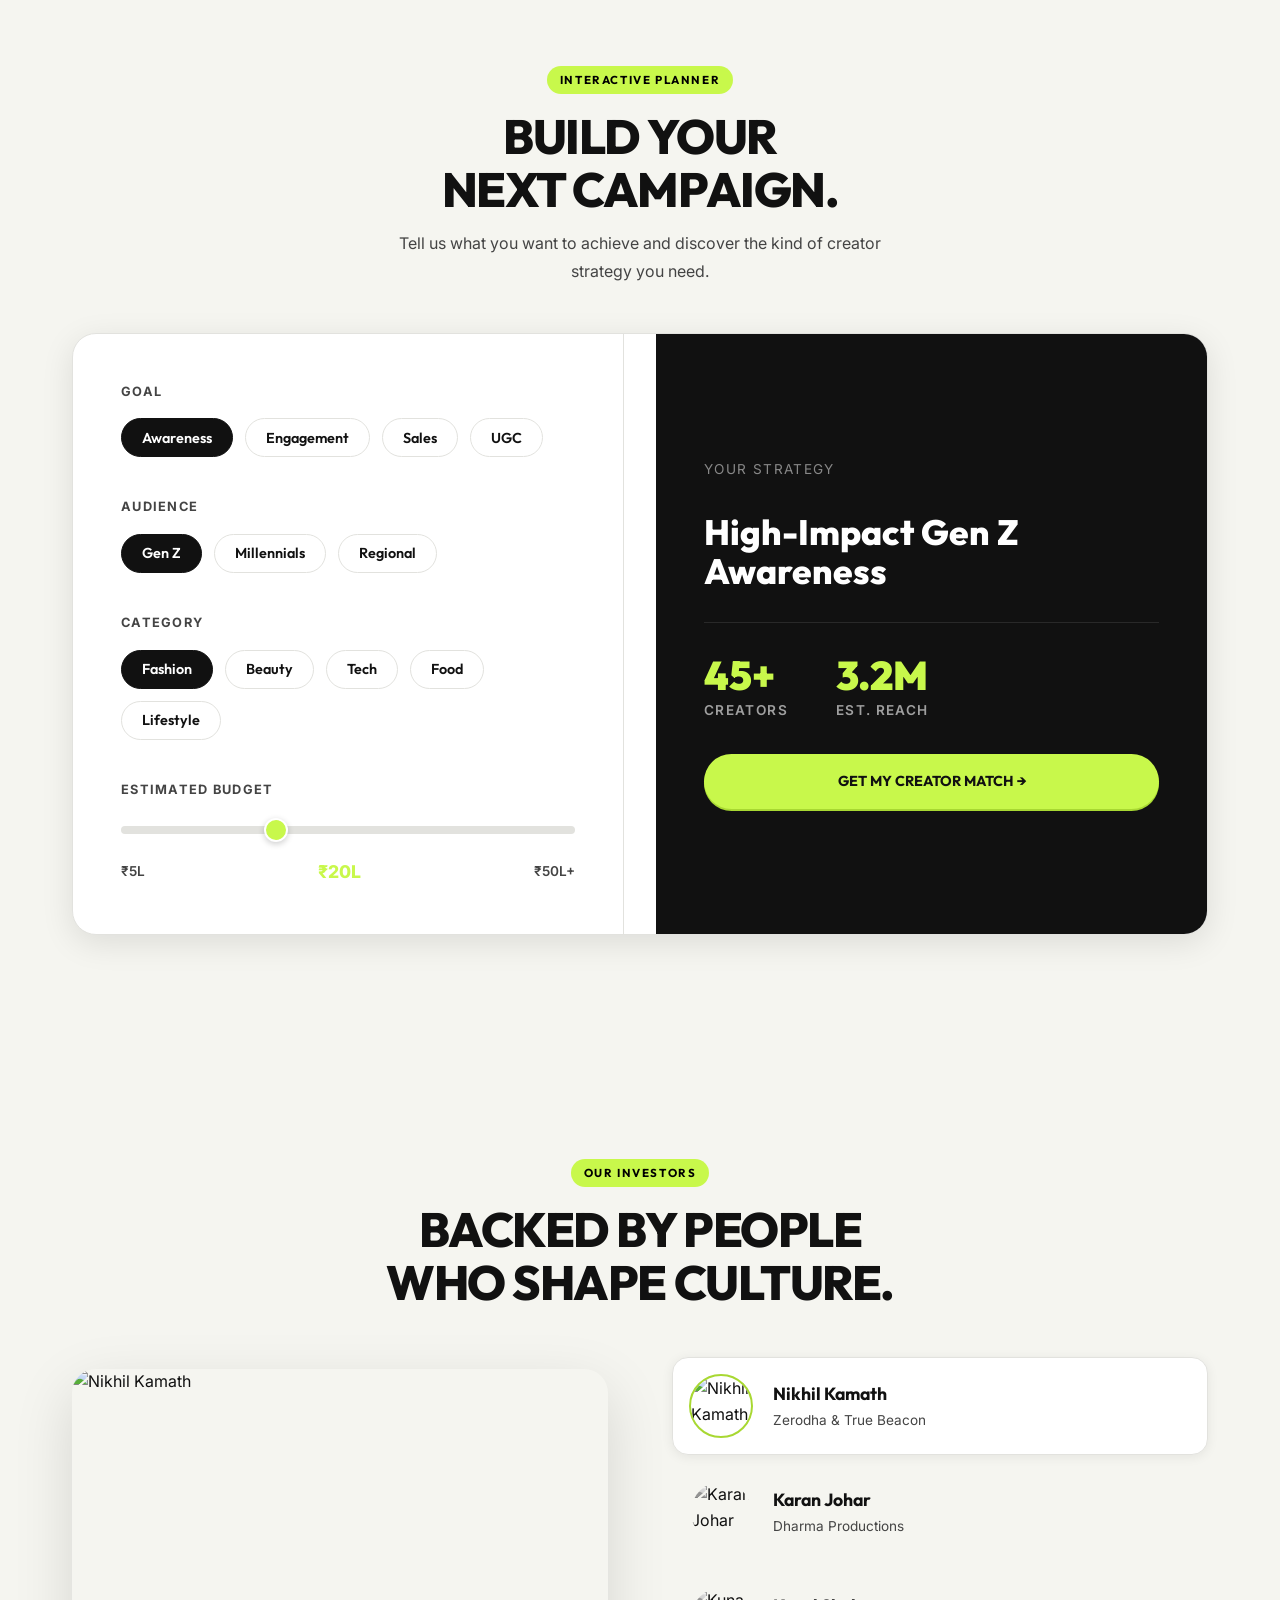
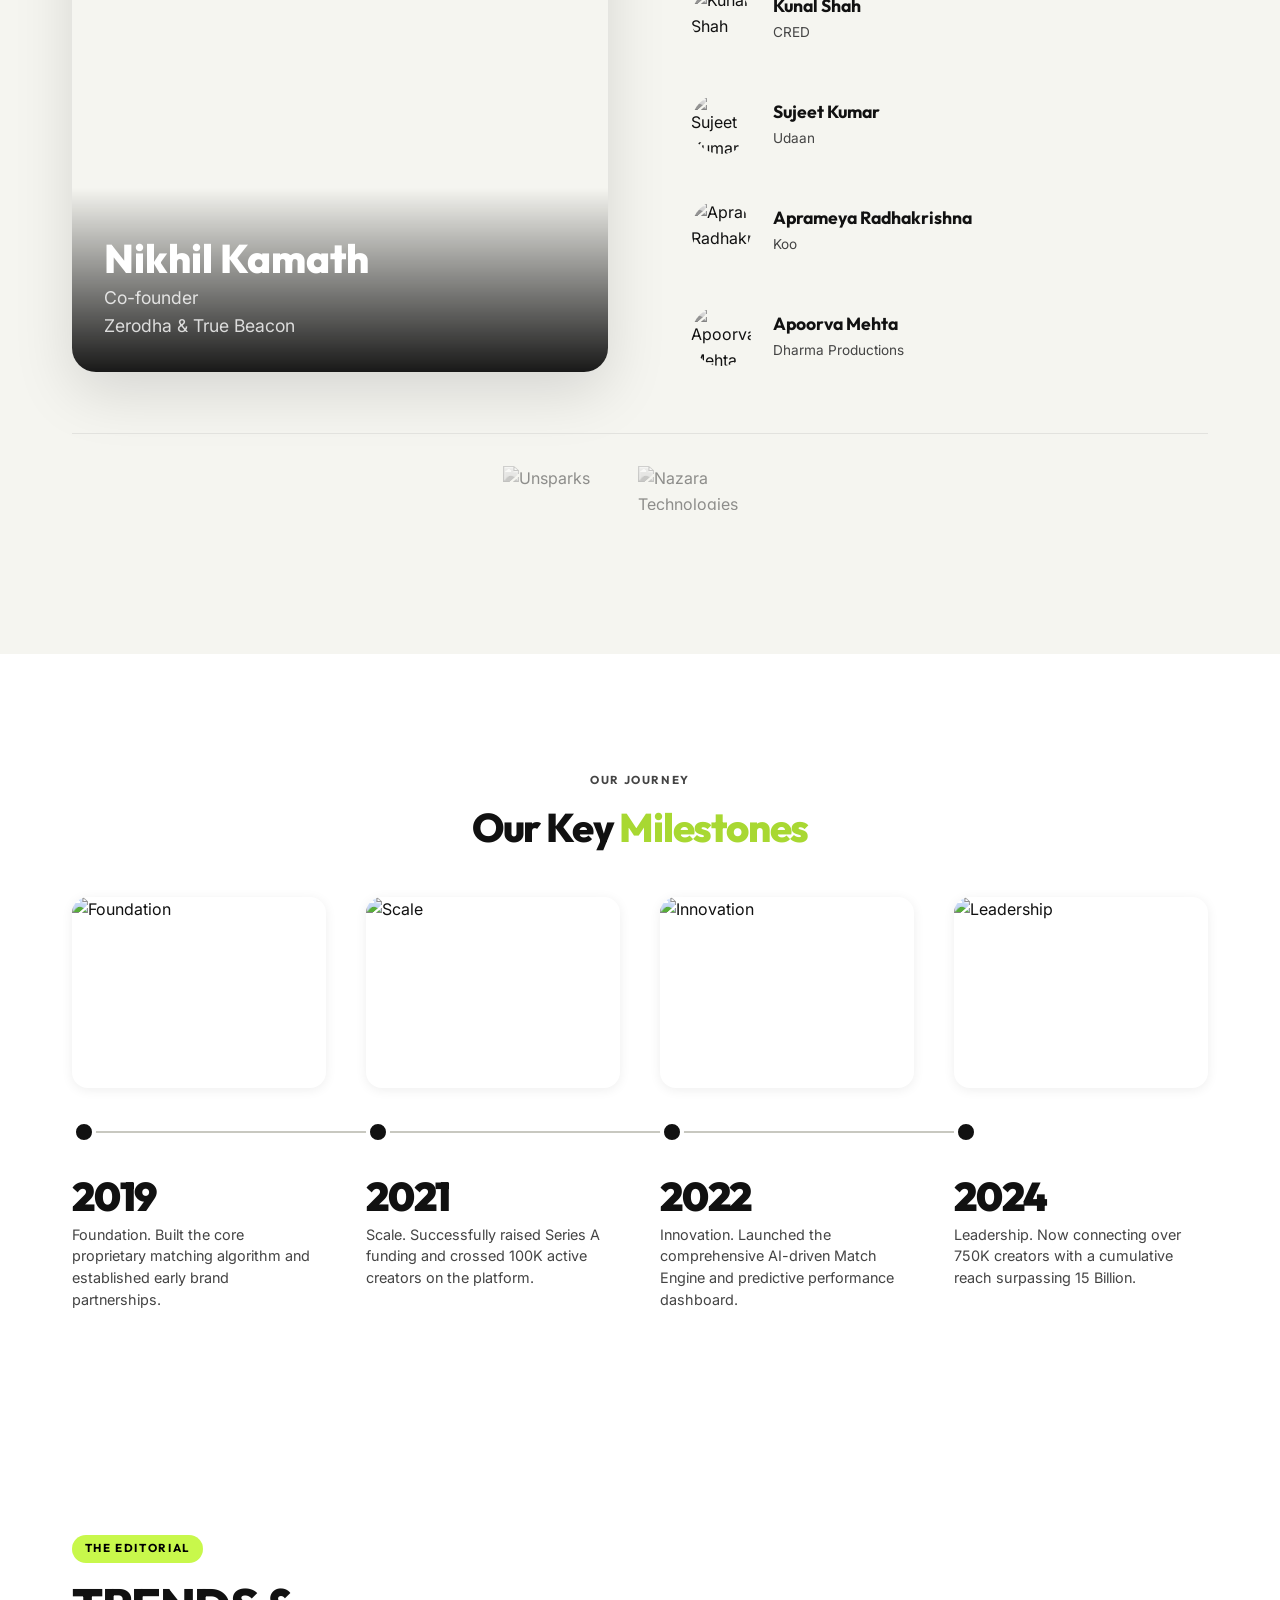
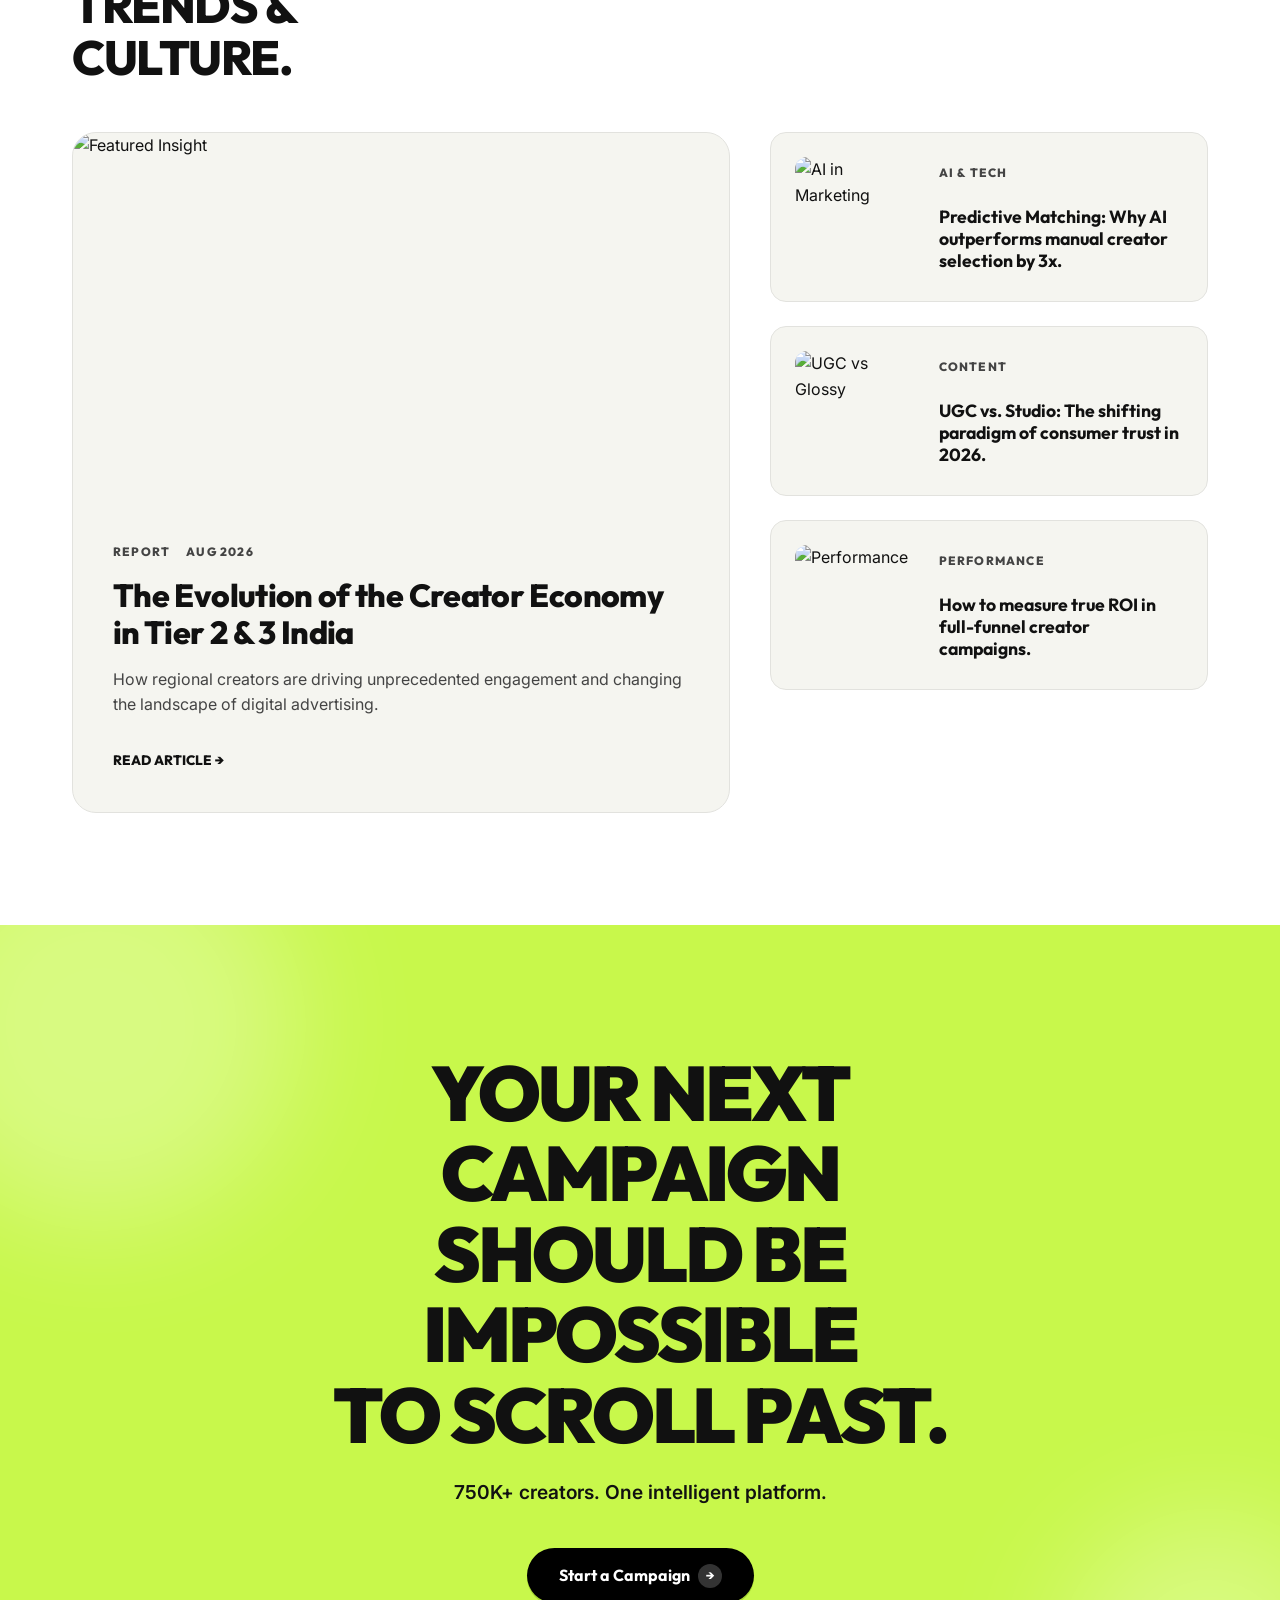
==== commit 3ae2db11: "Add scrolling creator images above hero title" ====
--- a/index.html
+++ b/index.html
@@ -39,6 +39,27 @@
     <div class="hero-container section-container">
       <div class="hero-content reveal visible">
 
+        <div class="creator-marquee-container">
+          <div class="creator-marquee-row">
+            <img src="https://images.unsplash.com/photo-1524504388940-b1c1722653e1?auto=format&fit=crop&w=150&h=150&q=80" alt="Creator" loading="lazy" />
+            <img src="https://images.unsplash.com/photo-1534528741775-53994a69daeb?auto=format&fit=crop&w=150&h=150&q=80" alt="Creator" loading="lazy" />
+            <img src="https://images.unsplash.com/photo-1507003211169-0a1dd7228f2d?auto=format&fit=crop&w=150&h=150&q=80" alt="Creator" loading="lazy" />
+            <img src="https://images.unsplash.com/photo-1517841905240-472988babdf9?auto=format&fit=crop&w=150&h=150&q=80" alt="Creator" loading="lazy" />
+            <img src="https://images.unsplash.com/photo-1531746020798-e6953c6e8e04?auto=format&fit=crop&w=150&h=150&q=80" alt="Creator" loading="lazy" />
+            <img src="https://images.unsplash.com/photo-1488161628813-04466f872be2?auto=format&fit=crop&w=150&h=150&q=80" alt="Creator" loading="lazy" />
+            <img src="https://images.unsplash.com/photo-1506794778202-cad84cf45f1d?auto=format&fit=crop&w=150&h=150&q=80" alt="Creator" loading="lazy" />
+            <img src="https://images.unsplash.com/photo-1529626455594-4ff0802cfb7e?auto=format&fit=crop&w=150&h=150&q=80" alt="Creator" loading="lazy" />
+            <img src="https://images.unsplash.com/photo-1524504388940-b1c1722653e1?auto=format&fit=crop&w=150&h=150&q=80" alt="Creator" loading="lazy" />
+            <img src="https://images.unsplash.com/photo-1534528741775-53994a69daeb?auto=format&fit=crop&w=150&h=150&q=80" alt="Creator" loading="lazy" />
+            <img src="https://images.unsplash.com/photo-1507003211169-0a1dd7228f2d?auto=format&fit=crop&w=150&h=150&q=80" alt="Creator" loading="lazy" />
+            <img src="https://images.unsplash.com/photo-1517841905240-472988babdf9?auto=format&fit=crop&w=150&h=150&q=80" alt="Creator" loading="lazy" />
+            <img src="https://images.unsplash.com/photo-1531746020798-e6953c6e8e04?auto=format&fit=crop&w=150&h=150&q=80" alt="Creator" loading="lazy" />
+            <img src="https://images.unsplash.com/photo-1488161628813-04466f872be2?auto=format&fit=crop&w=150&h=150&q=80" alt="Creator" loading="lazy" />
+            <img src="https://images.unsplash.com/photo-1506794778202-cad84cf45f1d?auto=format&fit=crop&w=150&h=150&q=80" alt="Creator" loading="lazy" />
+            <img src="https://images.unsplash.com/photo-1529626455594-4ff0802cfb7e?auto=format&fit=crop&w=150&h=150&q=80" alt="Creator" loading="lazy" />
+          </div>
+        </div>
+
         <h1 class="hero-title">
           TURN INFLUENCE<br />
           INTO <span class="accent">IMPACT.</span>
@@ -49,31 +70,7 @@
 
       </div>
 
-      <!-- Reels-style Cards -->
-      <div class="hero-reels reveal reveal-delay-1">
-        <div class="floating-badge badge-1">🌟 750K+ CREATORS</div>
-        <div class="floating-badge badge-2">🚀 7.5B+ REACH</div>
-        <div class="floating-badge badge-3">🤖 AI MATCH SCORE 94%</div>
-
-        <div class="hero-reel hr1">
-          <img src="https://images.unsplash.com/photo-1534528741775-53994a69daeb?auto=format&fit=crop&q=80&w=400" alt="Creator 1" class="hr-img" />
-          <div class="hr-overlay">
-            <div class="hr-ui"><span class="hr-icon">♡</span> 142K</div>
-          </div>
-        </div>
-        <div class="hero-reel hr2">
-          <img src="https://images.unsplash.com/photo-1531746020798-e6953c6e8e04?auto=format&fit=crop&q=80&w=400" alt="Creator 2" class="hr-img" />
-          <div class="hr-overlay">
-             <div class="hr-ui"><span class="hr-icon">♡</span> 89K</div>
-          </div>
-        </div>
-        <div class="hero-reel hr3">
-          <img src="https://images.unsplash.com/photo-1517841905240-472988babdf9?auto=format&fit=crop&q=80&w=400" alt="Creator 3" class="hr-img" />
-          <div class="hr-overlay">
-             <div class="hr-ui"><span class="hr-icon">♡</span> 210K</div>
-          </div>
-        </div>
-      </div>
+
     </div>
 
   </section>
--- a/styles.css
+++ b/styles.css
@@ -520,3 +520,48 @@
   /* Timeline */
   .timeline-node { flex: 0 0 260px; }
 }
+
+/* Creator Marquee */
+.creator-marquee-container {
+  overflow: hidden;
+  white-space: nowrap;
+  width: 100%;
+  margin-bottom: 2rem;
+  position: relative;
+  display: flex;
+}
+.creator-marquee-container::before, .creator-marquee-container::after {
+  content: '';
+  position: absolute;
+  top: 0;
+  bottom: 0;
+  width: 5vw;
+  z-index: 2;
+  pointer-events: none;
+}
+.creator-marquee-container::before {
+  left: 0;
+  background: linear-gradient(to right, var(--bg) 10%, transparent);
+}
+.creator-marquee-container::after {
+  right: 0;
+  background: linear-gradient(to left, var(--bg) 10%, transparent);
+}
+.creator-marquee-row {
+  display: flex;
+  align-items: center;
+  white-space: nowrap;
+  width: max-content;
+  animation: marqueeScroll 30s linear infinite;
+  gap: 1.5rem;
+  padding-right: 1.5rem;
+}
+.creator-marquee-row img {
+  width: 70px;
+  height: 70px;
+  border-radius: 50%;
+  object-fit: cover;
+  border: 2px solid var(--lime);
+  padding: 2px;
+}
+
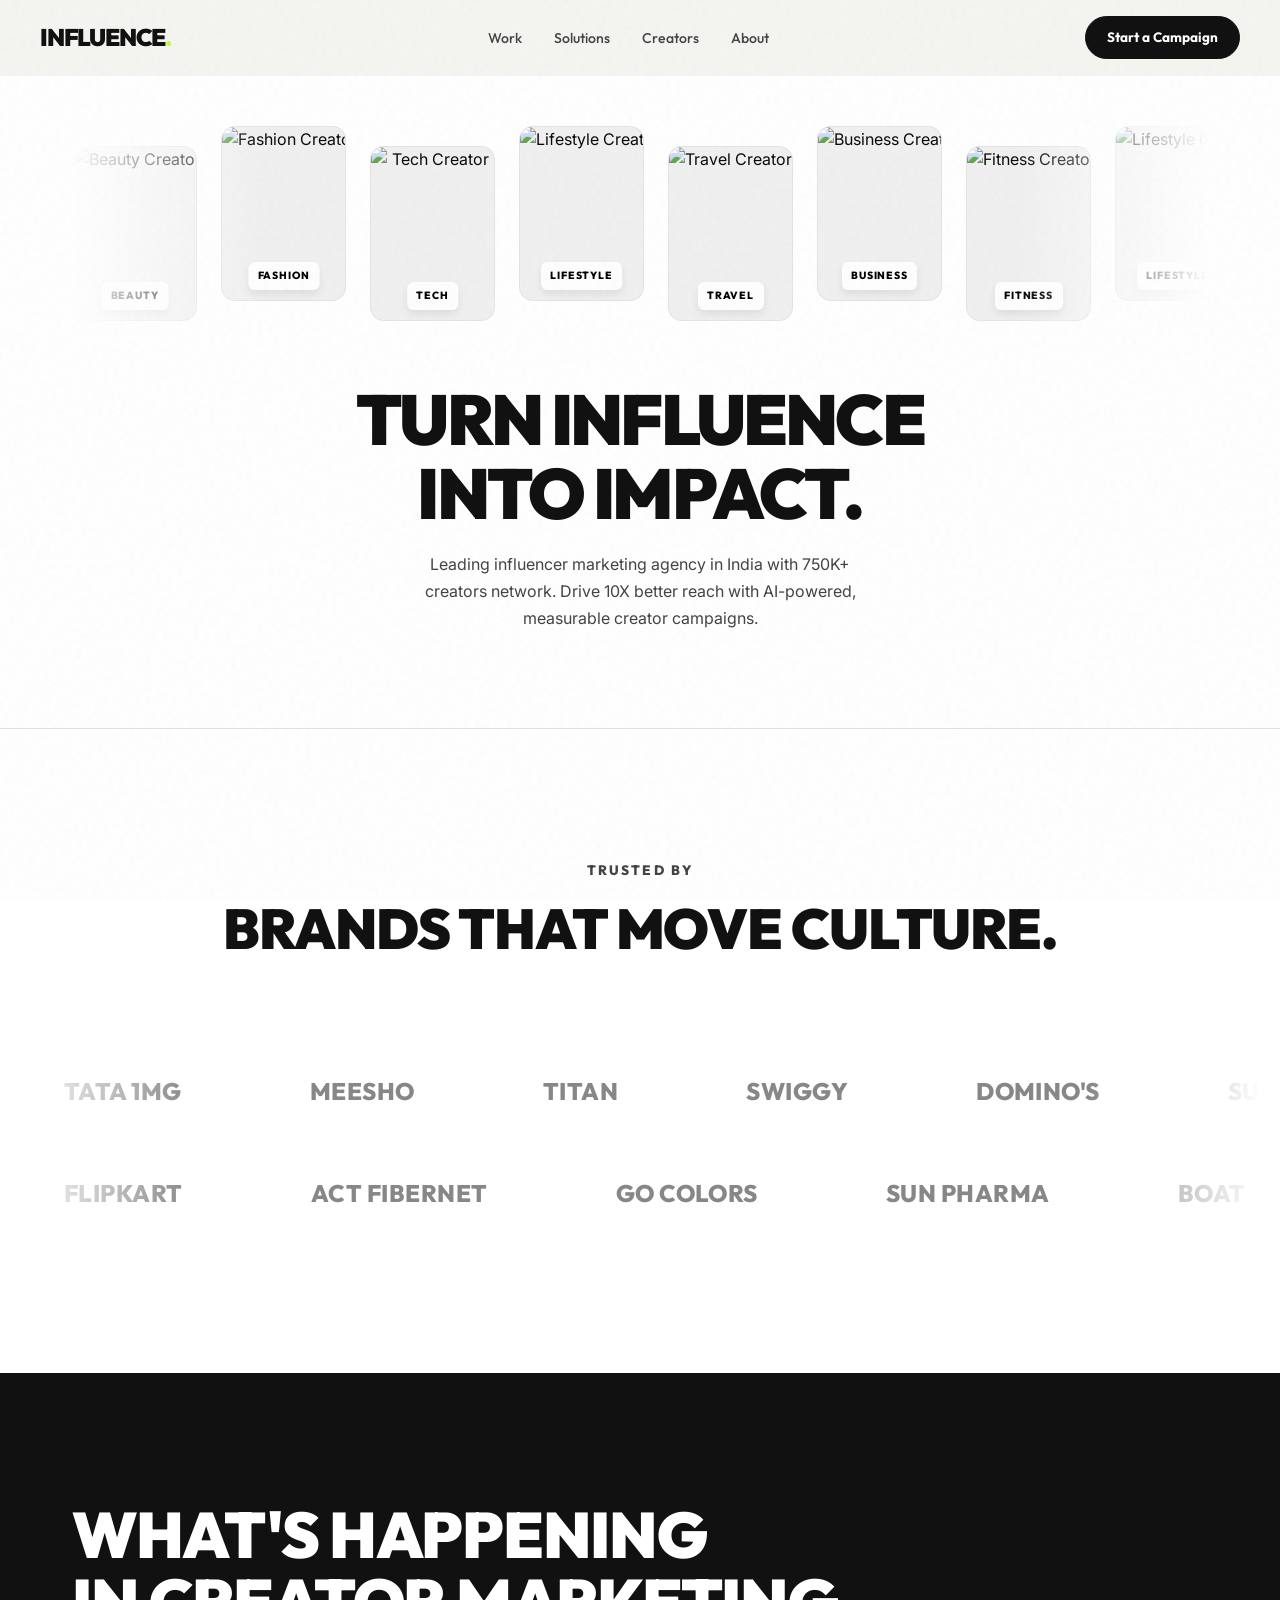
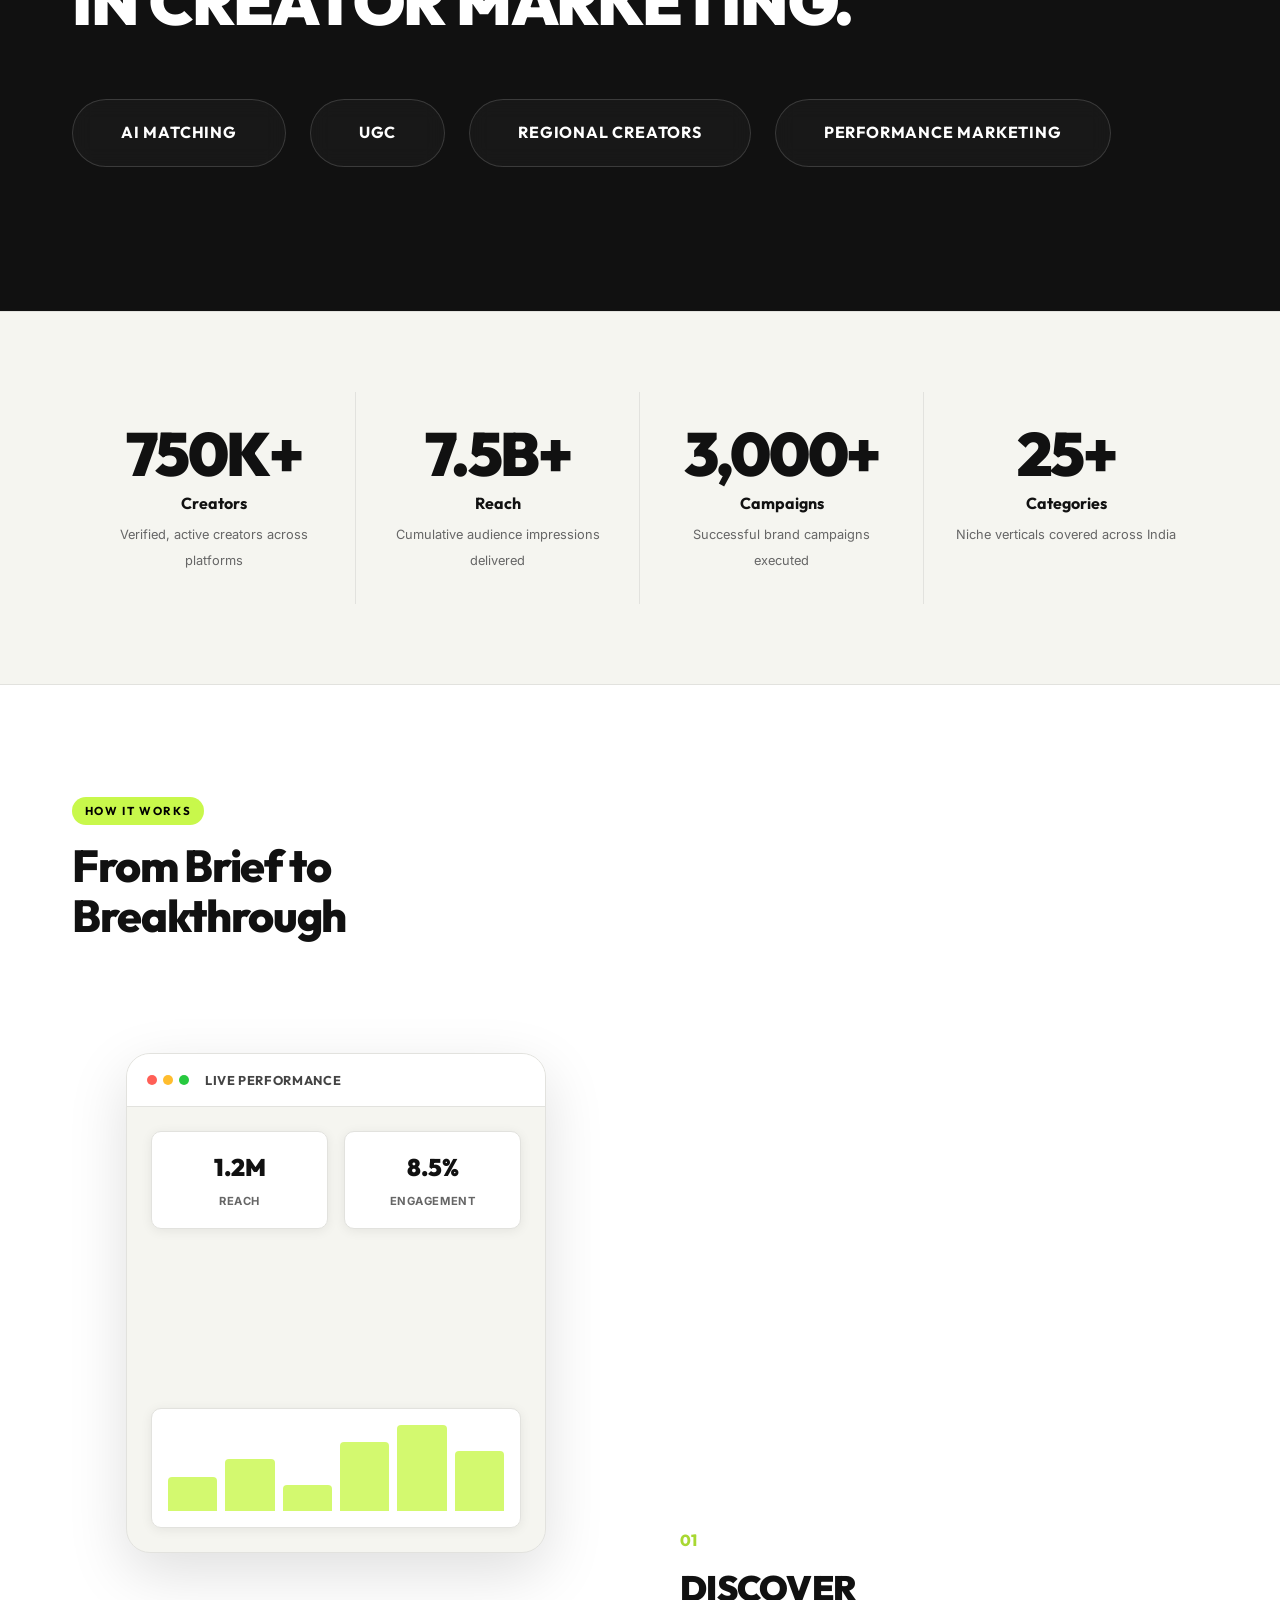
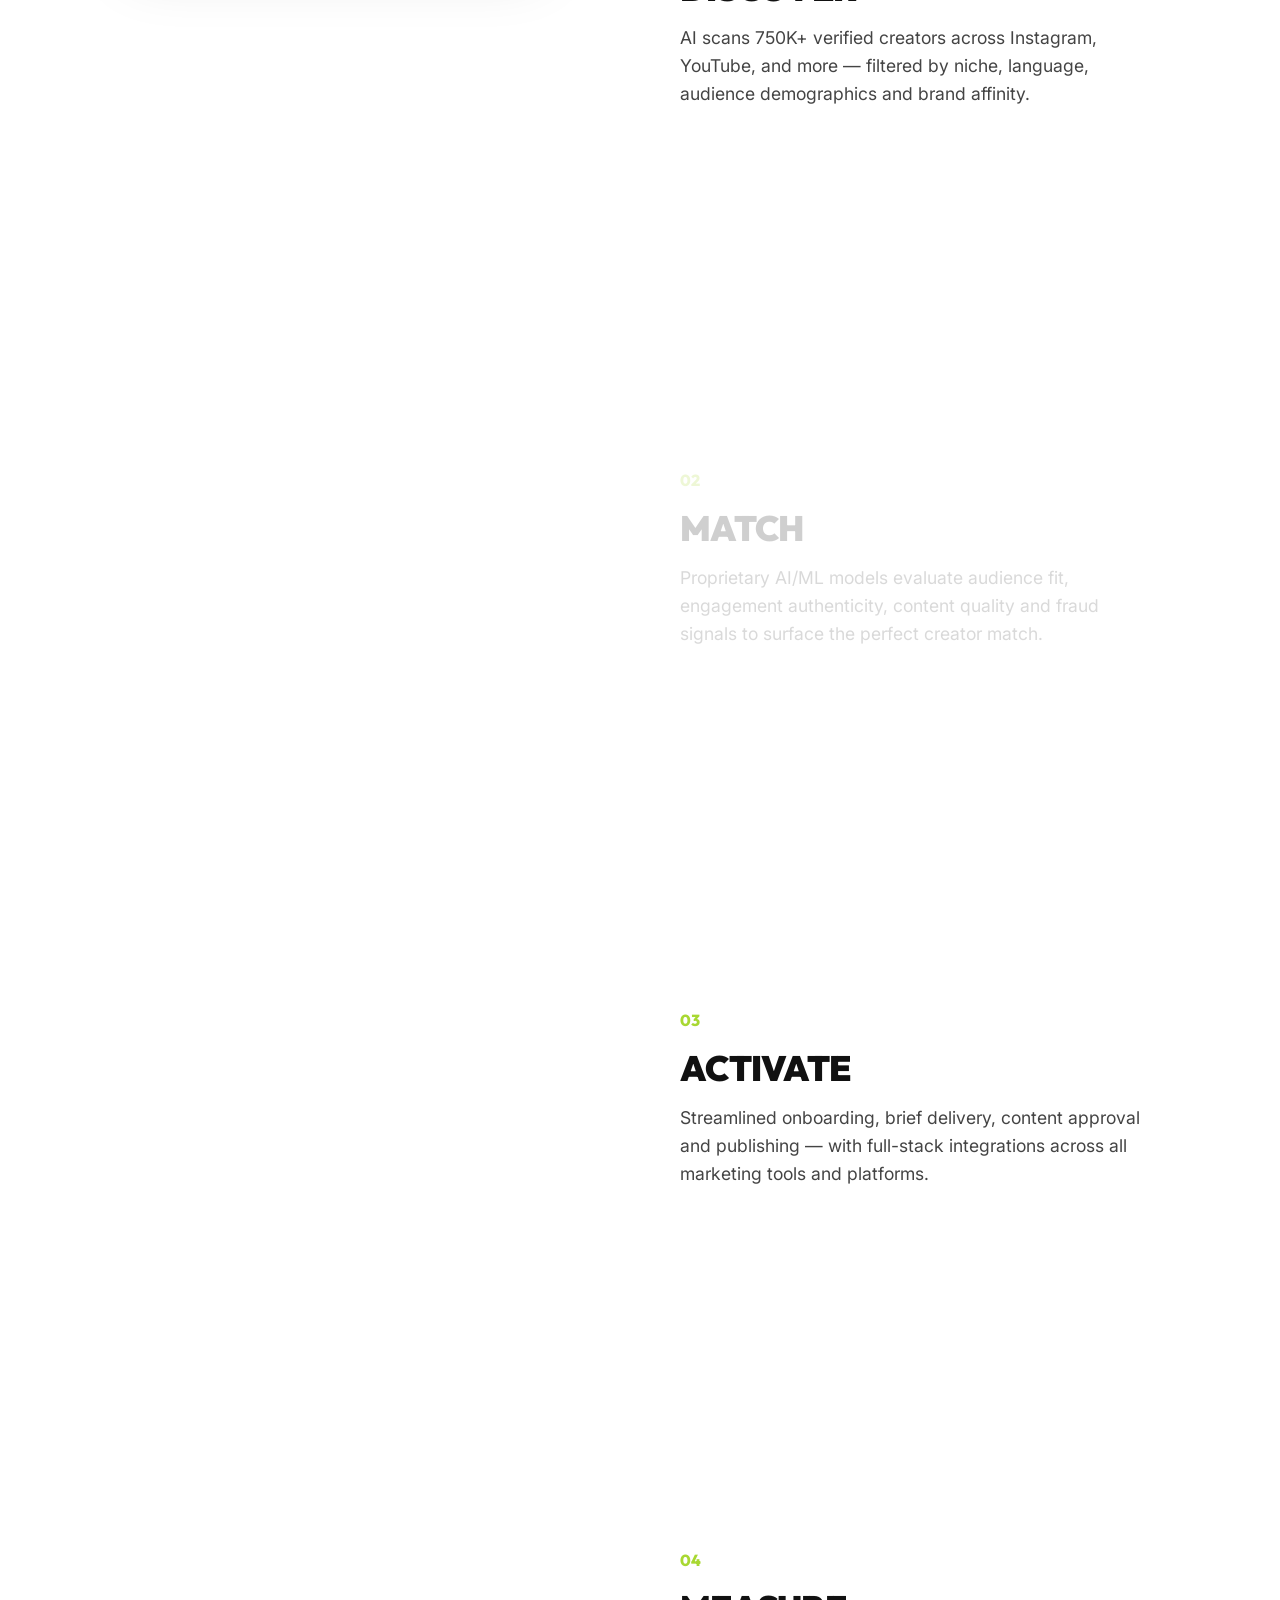
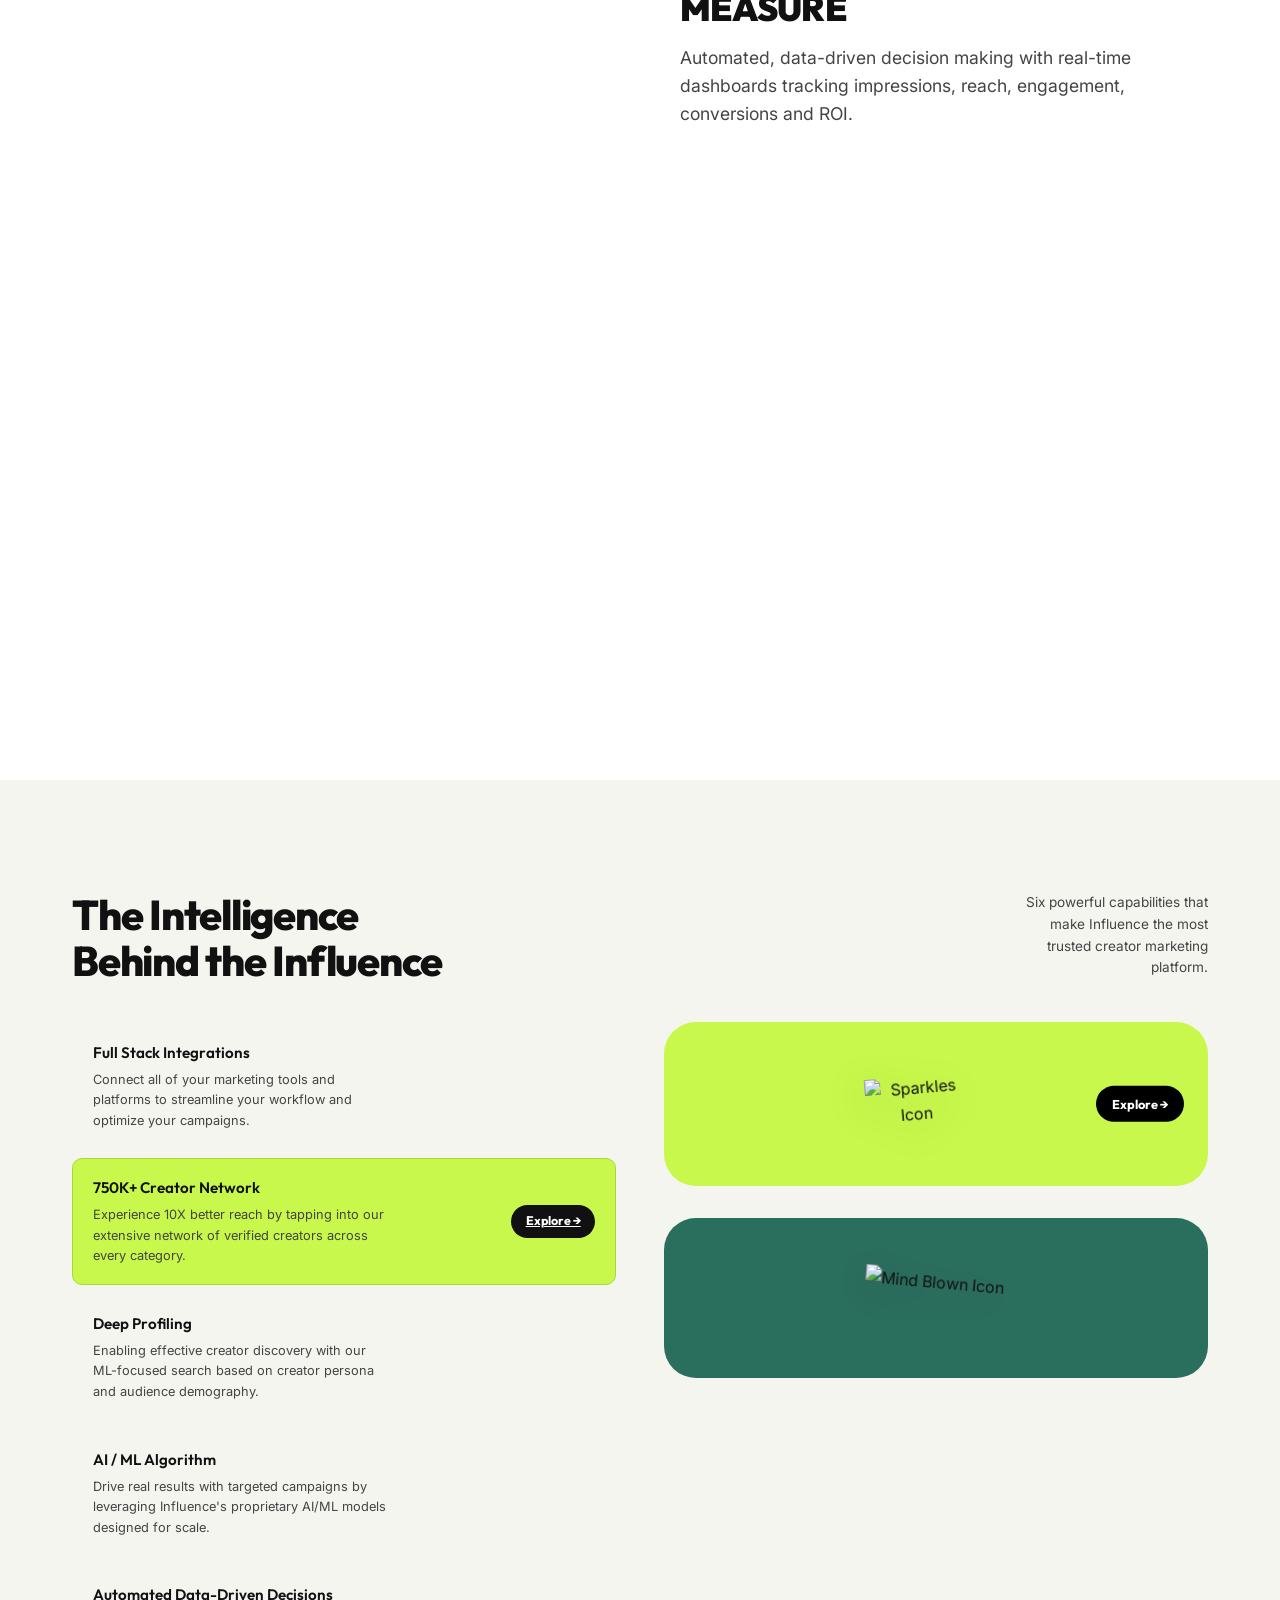
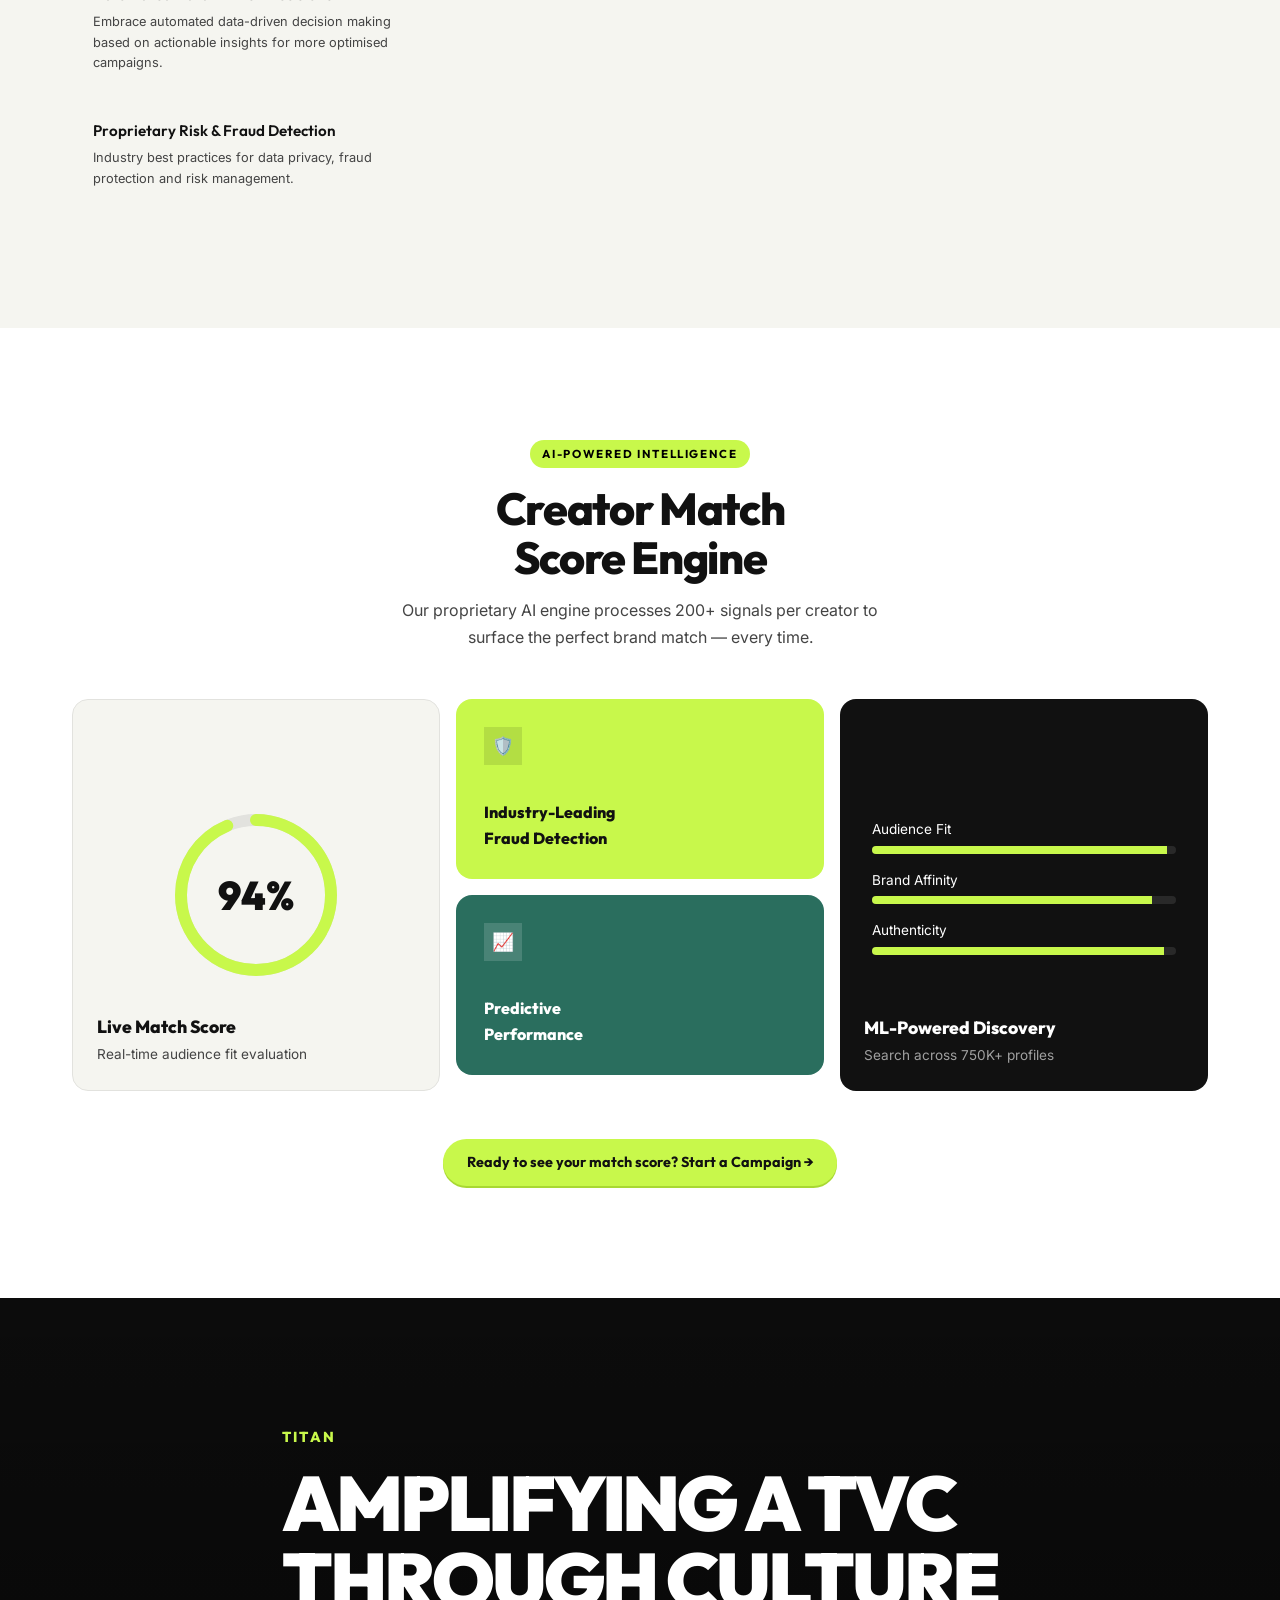
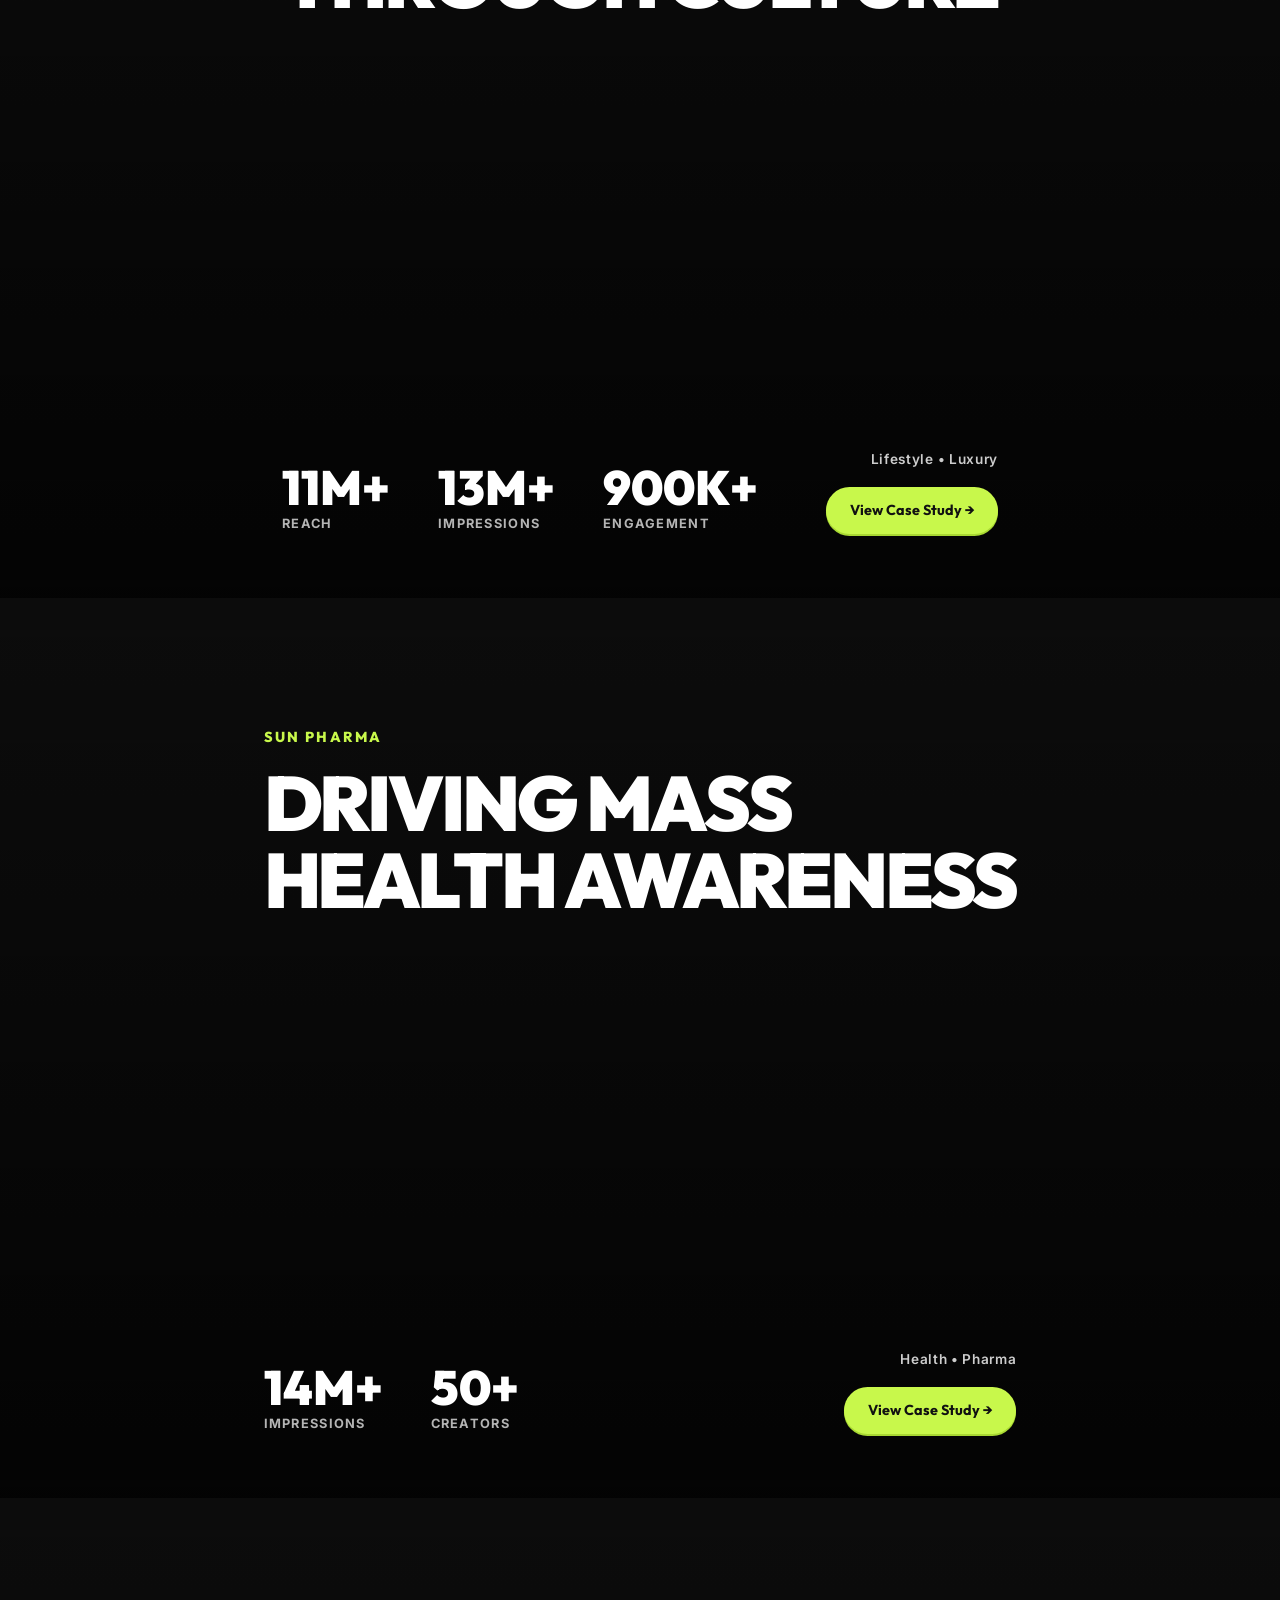
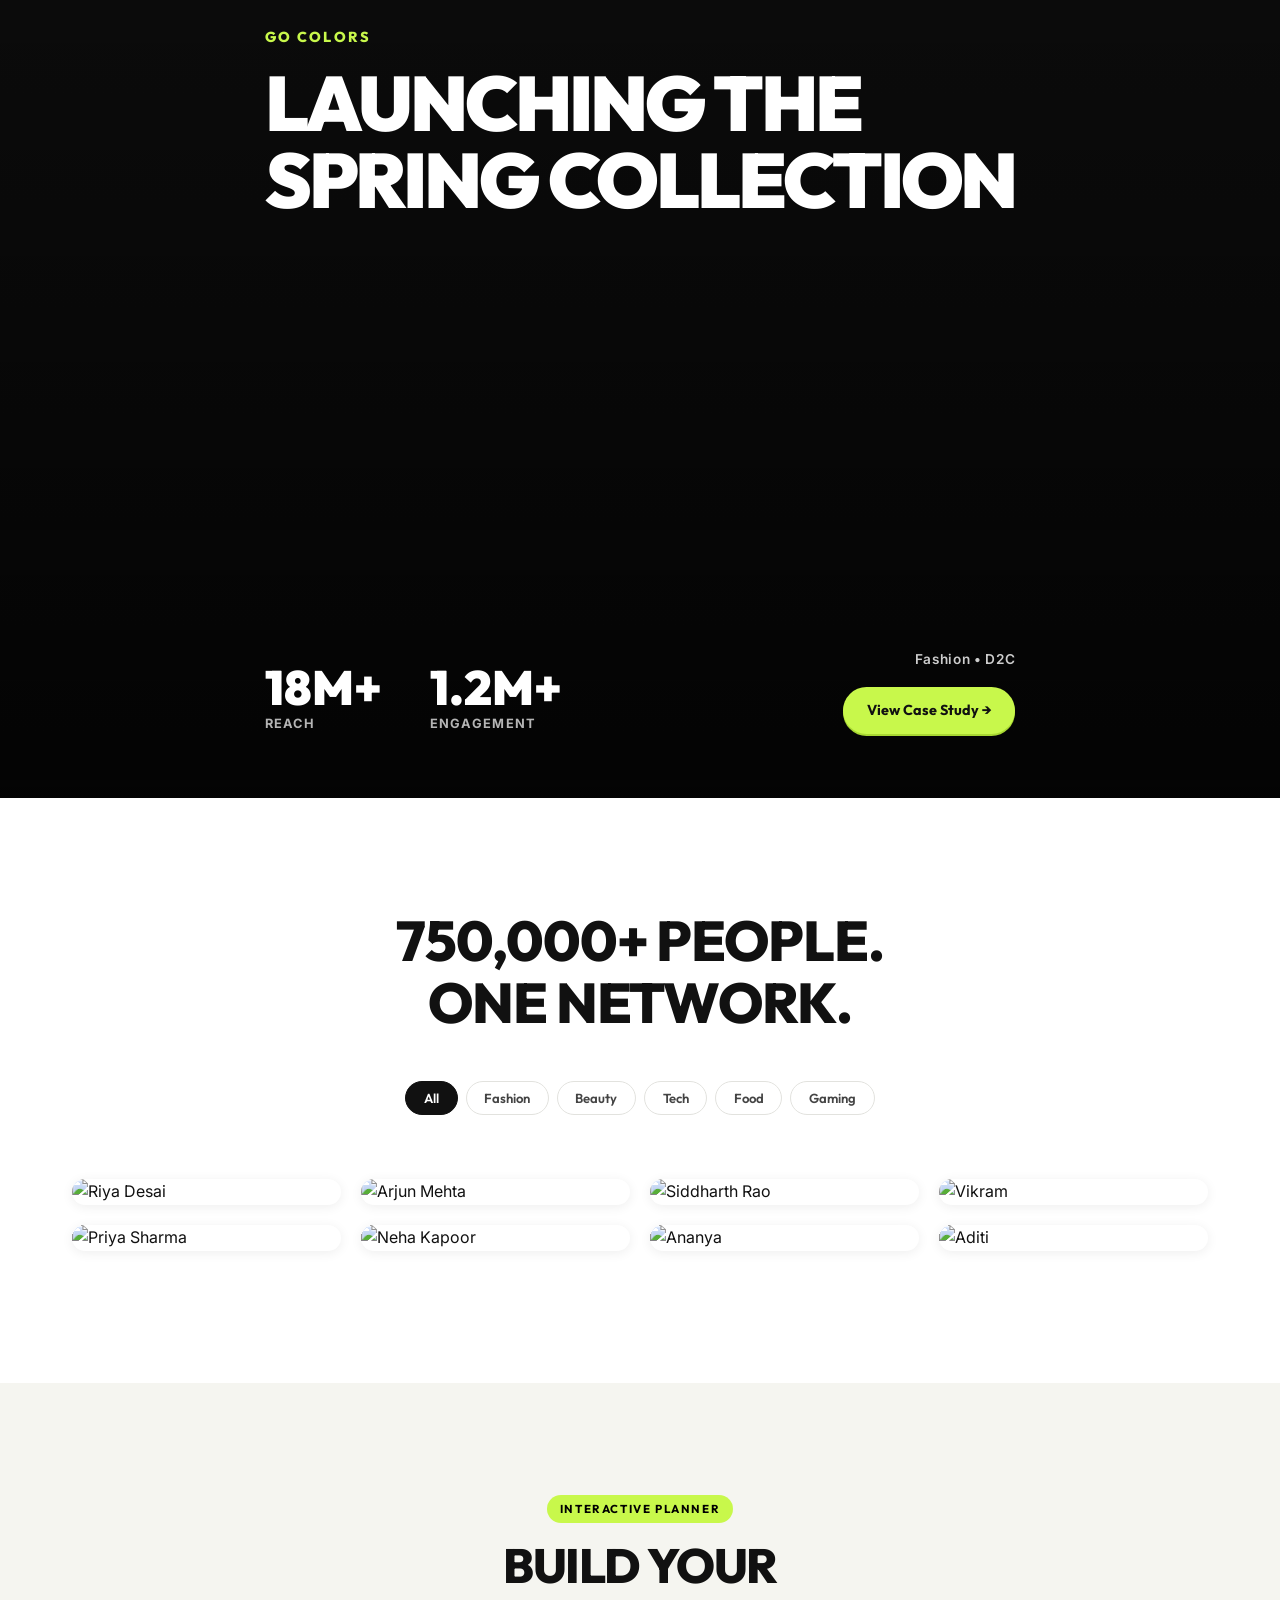
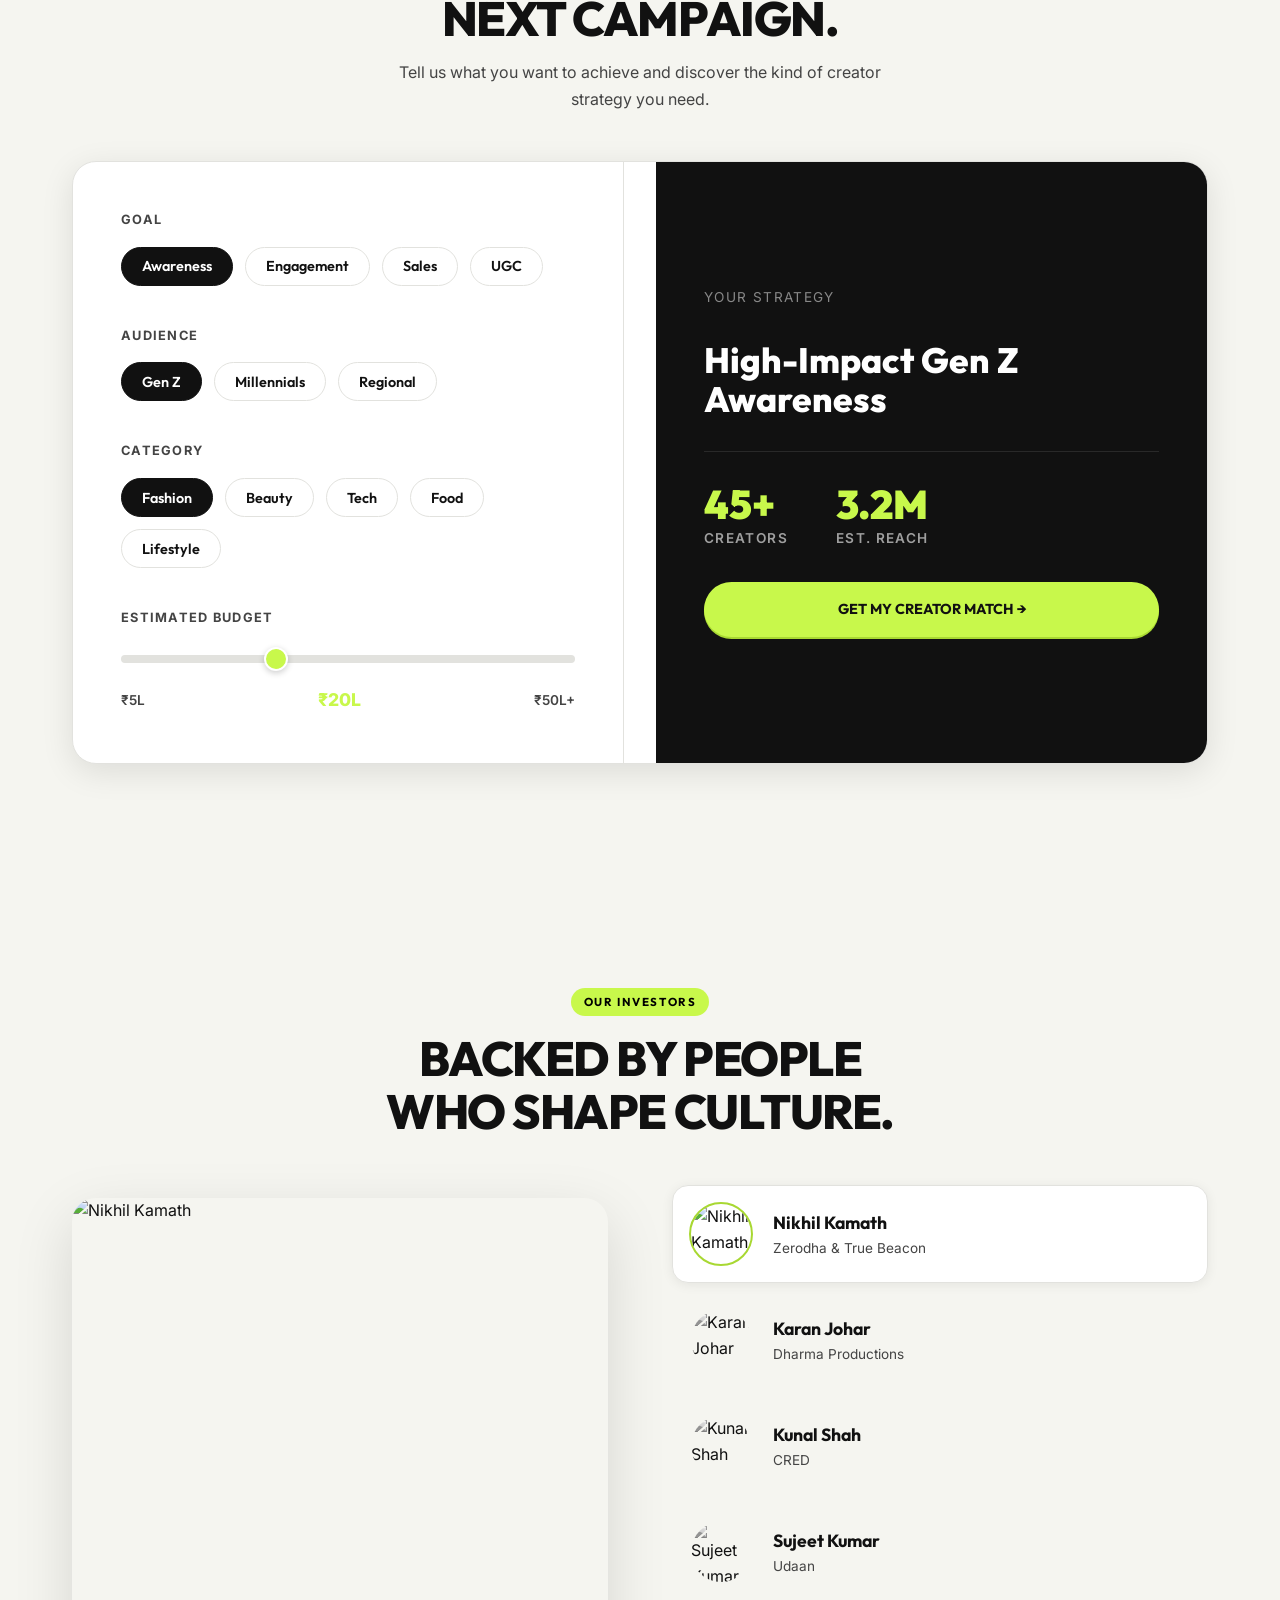
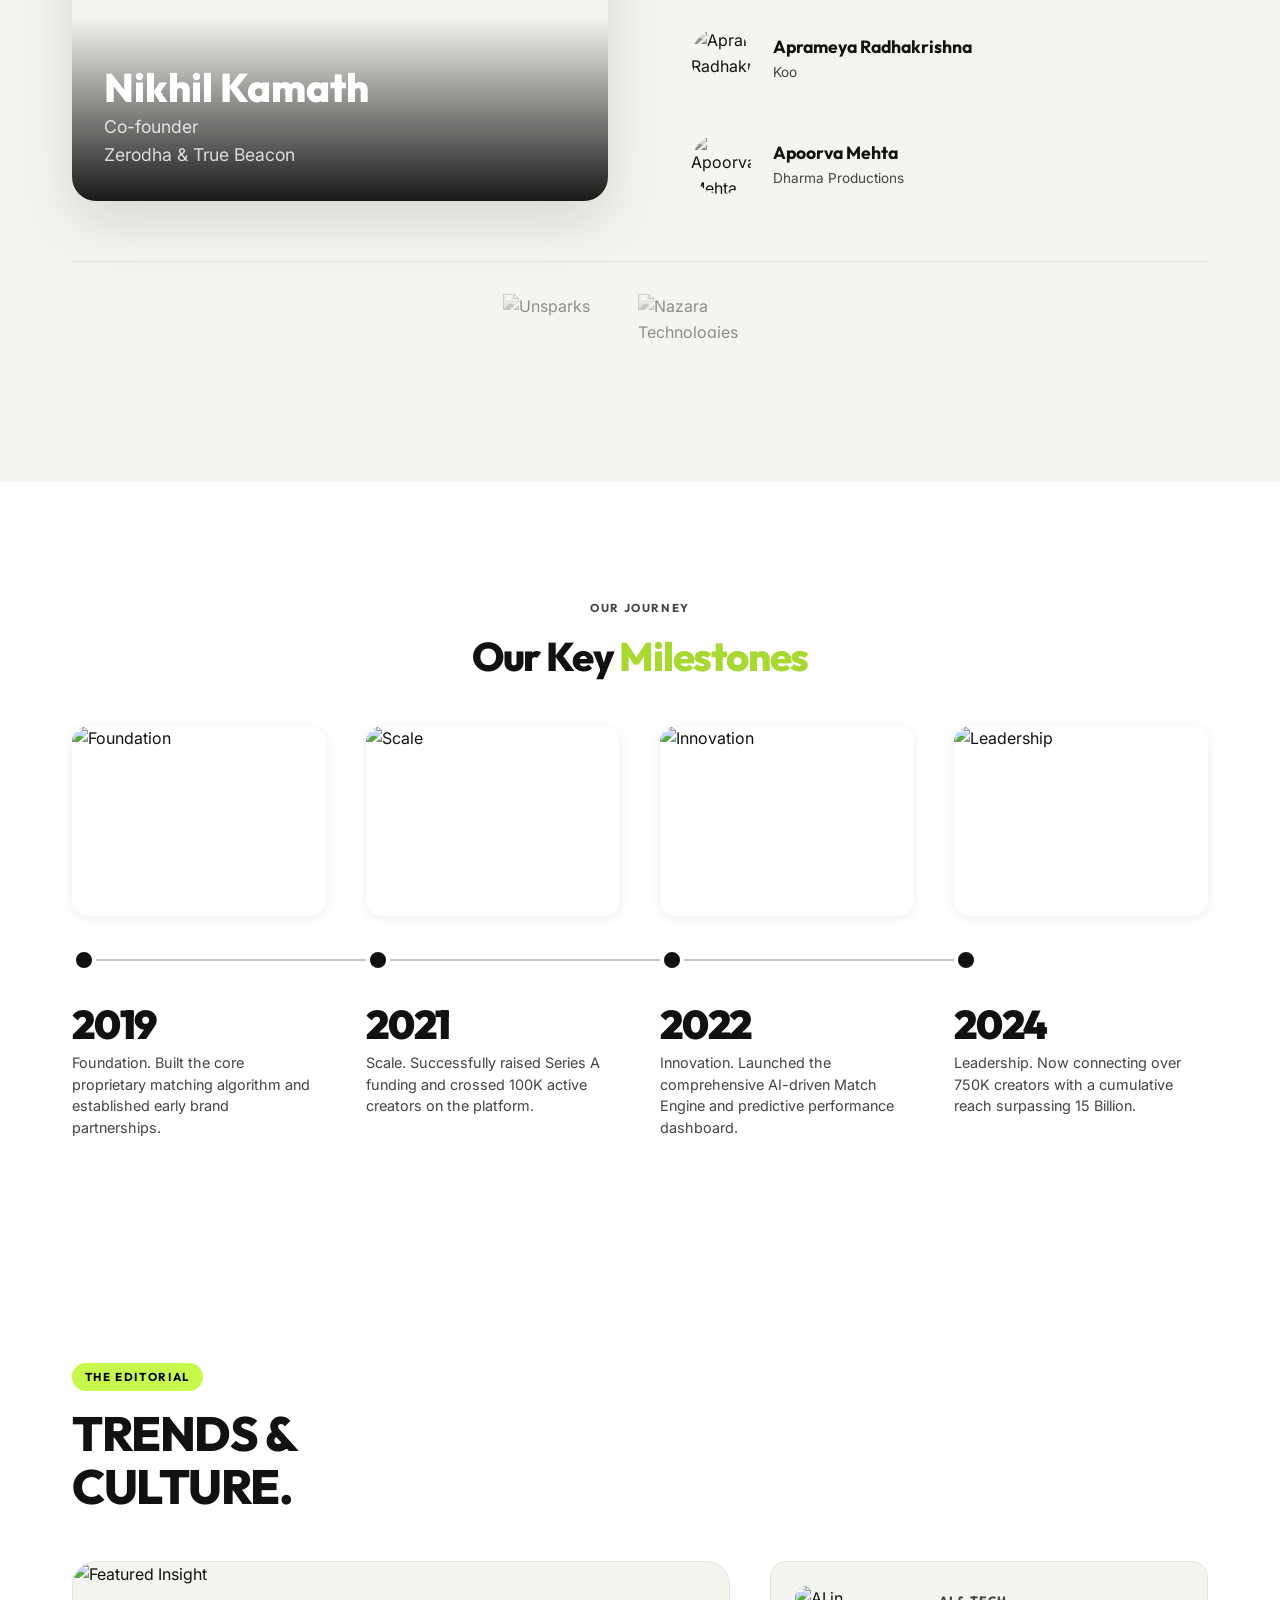
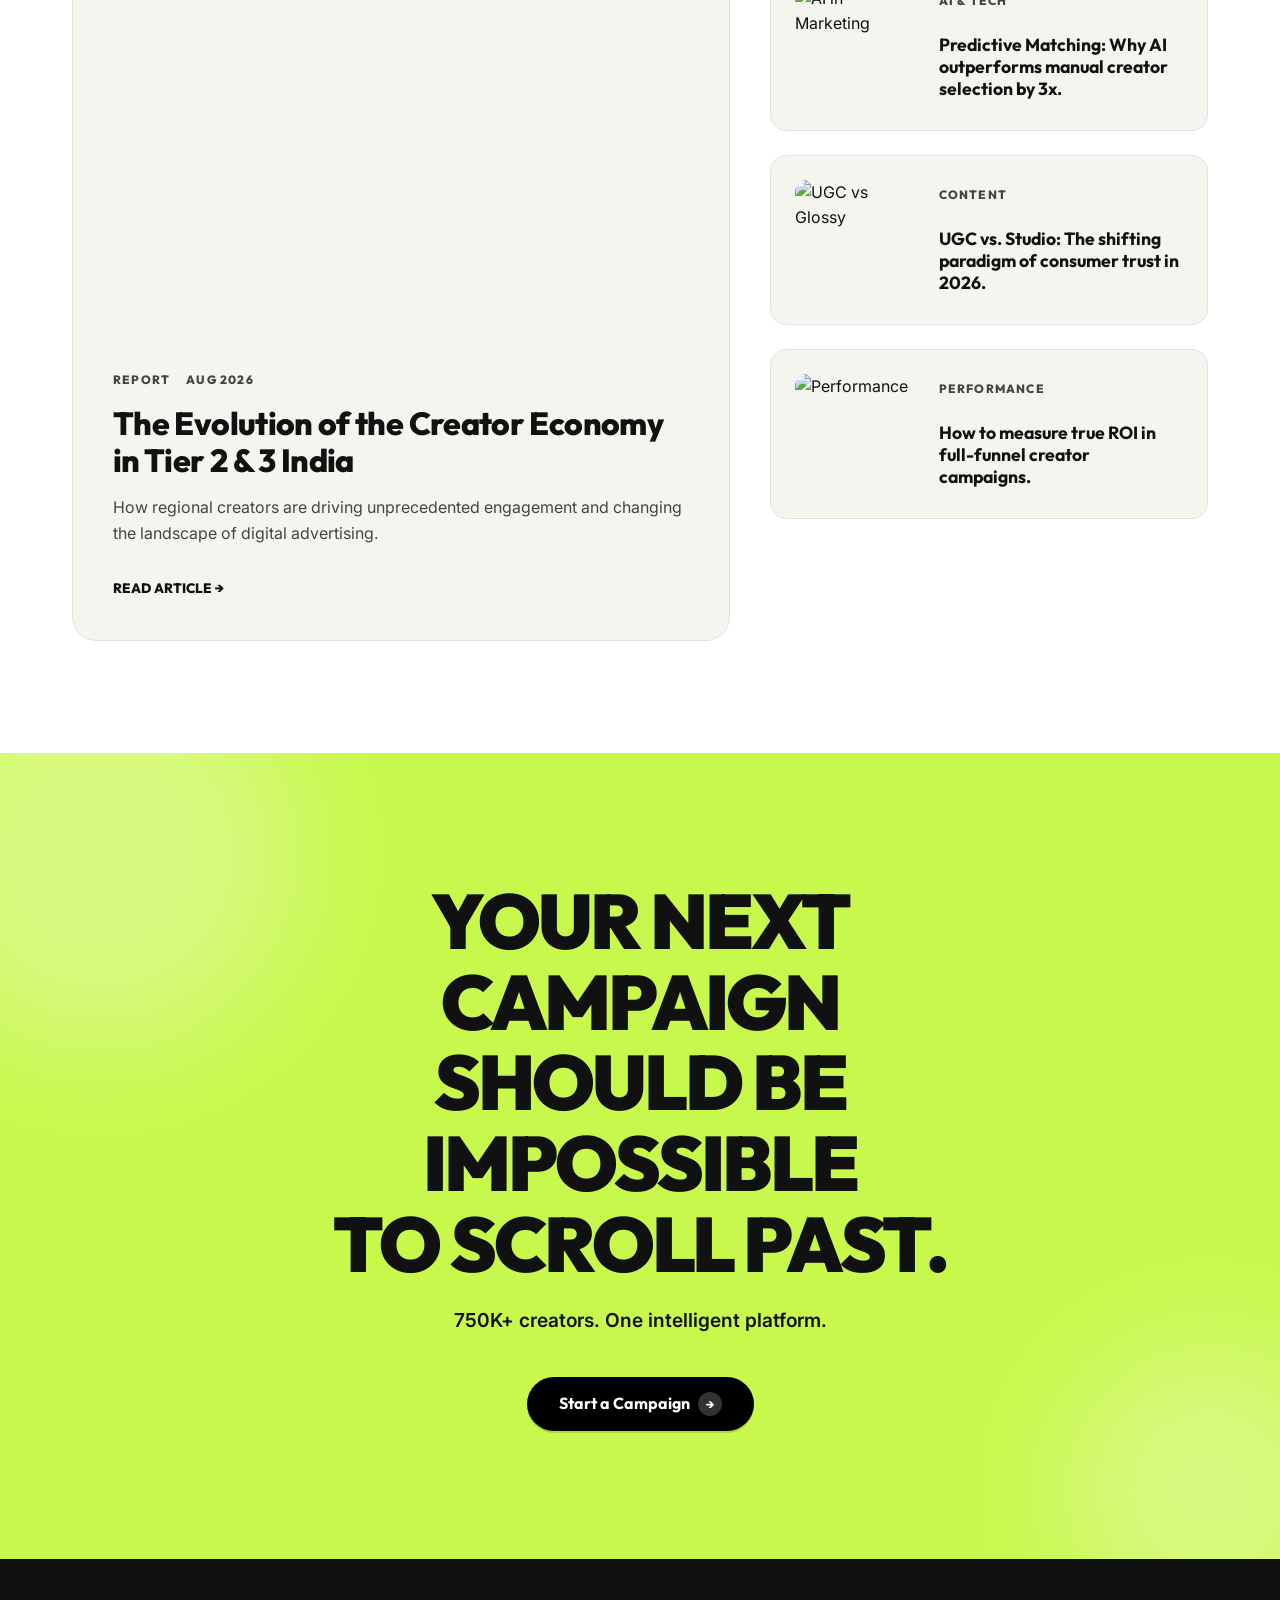
==== commit ab0c9d83: "Redesign creator marquee to premium portrait layout" ====
--- a/index.html
+++ b/index.html
@@ -41,22 +41,73 @@
 
         <div class="creator-marquee-container">
           <div class="creator-marquee-row">
-            <img src="https://images.unsplash.com/photo-1524504388940-b1c1722653e1?auto=format&fit=crop&w=150&h=150&q=80" alt="Creator" loading="lazy" />
-            <img src="https://images.unsplash.com/photo-1534528741775-53994a69daeb?auto=format&fit=crop&w=150&h=150&q=80" alt="Creator" loading="lazy" />
-            <img src="https://images.unsplash.com/photo-1507003211169-0a1dd7228f2d?auto=format&fit=crop&w=150&h=150&q=80" alt="Creator" loading="lazy" />
-            <img src="https://images.unsplash.com/photo-1517841905240-472988babdf9?auto=format&fit=crop&w=150&h=150&q=80" alt="Creator" loading="lazy" />
-            <img src="https://images.unsplash.com/photo-1531746020798-e6953c6e8e04?auto=format&fit=crop&w=150&h=150&q=80" alt="Creator" loading="lazy" />
-            <img src="https://images.unsplash.com/photo-1488161628813-04466f872be2?auto=format&fit=crop&w=150&h=150&q=80" alt="Creator" loading="lazy" />
-            <img src="https://images.unsplash.com/photo-1506794778202-cad84cf45f1d?auto=format&fit=crop&w=150&h=150&q=80" alt="Creator" loading="lazy" />
-            <img src="https://images.unsplash.com/photo-1529626455594-4ff0802cfb7e?auto=format&fit=crop&w=150&h=150&q=80" alt="Creator" loading="lazy" />
-            <img src="https://images.unsplash.com/photo-1524504388940-b1c1722653e1?auto=format&fit=crop&w=150&h=150&q=80" alt="Creator" loading="lazy" />
-            <img src="https://images.unsplash.com/photo-1534528741775-53994a69daeb?auto=format&fit=crop&w=150&h=150&q=80" alt="Creator" loading="lazy" />
-            <img src="https://images.unsplash.com/photo-1507003211169-0a1dd7228f2d?auto=format&fit=crop&w=150&h=150&q=80" alt="Creator" loading="lazy" />
-            <img src="https://images.unsplash.com/photo-1517841905240-472988babdf9?auto=format&fit=crop&w=150&h=150&q=80" alt="Creator" loading="lazy" />
-            <img src="https://images.unsplash.com/photo-1531746020798-e6953c6e8e04?auto=format&fit=crop&w=150&h=150&q=80" alt="Creator" loading="lazy" />
-            <img src="https://images.unsplash.com/photo-1488161628813-04466f872be2?auto=format&fit=crop&w=150&h=150&q=80" alt="Creator" loading="lazy" />
-            <img src="https://images.unsplash.com/photo-1506794778202-cad84cf45f1d?auto=format&fit=crop&w=150&h=150&q=80" alt="Creator" loading="lazy" />
-            <img src="https://images.unsplash.com/photo-1529626455594-4ff0802cfb7e?auto=format&fit=crop&w=150&h=150&q=80" alt="Creator" loading="lazy" />
+            <!-- Block 1 -->
+            <div class="creator-card">
+              <img src="https://images.unsplash.com/photo-1524504388940-b1c1722653e1?auto=format&fit=crop&w=300&h=400&q=80" alt="Beauty Creator" loading="lazy" />
+              <div class="creator-label">BEAUTY</div>
+            </div>
+            <div class="creator-card">
+              <img src="https://images.unsplash.com/photo-1534528741775-53994a69daeb?auto=format&fit=crop&w=300&h=400&q=80" alt="Fashion Creator" loading="lazy" />
+              <div class="creator-label">FASHION</div>
+            </div>
+            <div class="creator-card">
+              <img src="https://images.unsplash.com/photo-1507003211169-0a1dd7228f2d?auto=format&fit=crop&w=300&h=400&q=80" alt="Tech Creator" loading="lazy" />
+              <div class="creator-label">TECH</div>
+            </div>
+            <div class="creator-card">
+              <img src="https://images.unsplash.com/photo-1517841905240-472988babdf9?auto=format&fit=crop&w=300&h=400&q=80" alt="Lifestyle Creator" loading="lazy" />
+              <div class="creator-label">LIFESTYLE</div>
+            </div>
+            <div class="creator-card">
+              <img src="https://images.unsplash.com/photo-1531746020798-e6953c6e8e04?auto=format&fit=crop&w=300&h=400&q=80" alt="Travel Creator" loading="lazy" />
+              <div class="creator-label">TRAVEL</div>
+            </div>
+            <div class="creator-card">
+              <img src="https://images.unsplash.com/photo-1488161628813-04466f872be2?auto=format&fit=crop&w=300&h=400&q=80" alt="Business Creator" loading="lazy" />
+              <div class="creator-label">BUSINESS</div>
+            </div>
+            <div class="creator-card">
+              <img src="https://images.unsplash.com/photo-1506794778202-cad84cf45f1d?auto=format&fit=crop&w=300&h=400&q=80" alt="Fitness Creator" loading="lazy" />
+              <div class="creator-label">FITNESS</div>
+            </div>
+            <div class="creator-card">
+              <img src="https://images.unsplash.com/photo-1529626455594-4ff0802cfb7e?auto=format&fit=crop&w=300&h=400&q=80" alt="Lifestyle Creator" loading="lazy" />
+              <div class="creator-label">LIFESTYLE</div>
+            </div>
+
+            <!-- Block 2 (duplicate for seamless loop) -->
+            <div class="creator-card">
+              <img src="https://images.unsplash.com/photo-1524504388940-b1c1722653e1?auto=format&fit=crop&w=300&h=400&q=80" alt="Beauty Creator" loading="lazy" />
+              <div class="creator-label">BEAUTY</div>
+            </div>
+            <div class="creator-card">
+              <img src="https://images.unsplash.com/photo-1534528741775-53994a69daeb?auto=format&fit=crop&w=300&h=400&q=80" alt="Fashion Creator" loading="lazy" />
+              <div class="creator-label">FASHION</div>
+            </div>
+            <div class="creator-card">
+              <img src="https://images.unsplash.com/photo-1507003211169-0a1dd7228f2d?auto=format&fit=crop&w=300&h=400&q=80" alt="Tech Creator" loading="lazy" />
+              <div class="creator-label">TECH</div>
+            </div>
+            <div class="creator-card">
+              <img src="https://images.unsplash.com/photo-1517841905240-472988babdf9?auto=format&fit=crop&w=300&h=400&q=80" alt="Lifestyle Creator" loading="lazy" />
+              <div class="creator-label">LIFESTYLE</div>
+            </div>
+            <div class="creator-card">
+              <img src="https://images.unsplash.com/photo-1531746020798-e6953c6e8e04?auto=format&fit=crop&w=300&h=400&q=80" alt="Travel Creator" loading="lazy" />
+              <div class="creator-label">TRAVEL</div>
+            </div>
+            <div class="creator-card">
+              <img src="https://images.unsplash.com/photo-1488161628813-04466f872be2?auto=format&fit=crop&w=300&h=400&q=80" alt="Business Creator" loading="lazy" />
+              <div class="creator-label">BUSINESS</div>
+            </div>
+            <div class="creator-card">
+              <img src="https://images.unsplash.com/photo-1506794778202-cad84cf45f1d?auto=format&fit=crop&w=300&h=400&q=80" alt="Fitness Creator" loading="lazy" />
+              <div class="creator-label">FITNESS</div>
+            </div>
+            <div class="creator-card">
+              <img src="https://images.unsplash.com/photo-1529626455594-4ff0802cfb7e?auto=format&fit=crop&w=300&h=400&q=80" alt="Lifestyle Creator" loading="lazy" />
+              <div class="creator-label">LIFESTYLE</div>
+            </div>
           </div>
         </div>
 
--- a/styles.css
+++ b/styles.css
@@ -46,12 +46,12 @@
 .hamburger { display: none; flex-direction: column; gap: 5px; background: none; border: none; cursor: pointer; padding: 4px; }
 .hamburger span { display: block; width: 22px; height: 2px; background: var(--black); border-radius: 2px; transition: var(--transition); }
 /* HERO */
-.hero { min-height: 100vh; padding: 7rem 0 0; background: var(--bg-white); display: flex; flex-direction: column; position: relative; overflow: hidden; }
-.hero-container { flex: 1; display: grid; grid-template-columns: 1fr 1fr; gap: 4rem; align-items: center; max-width: 1200px; width: 100%; margin: 0 auto; padding-top: 4rem; padding-bottom: 4rem; position: relative; z-index: 2; }
+.hero { padding: 7rem 0 0; background: var(--bg-white); display: flex; flex-direction: column; position: relative; overflow: hidden; }
+.hero-container { flex: 1; max-width: 1200px; width: 100%; margin: 0 auto; padding-bottom: 4rem; position: relative; z-index: 2; text-align: center; }
 .hero-particles { position: absolute; inset: 0; pointer-events: none; z-index: 0; overflow: hidden; }
 .particle { position: absolute; border-radius: 50%; background: var(--lime); opacity: 0.25; animation: particleFloat linear infinite; }
 @keyframes particleFloat { 0% { transform: translateY(100vh) scale(0); opacity: 0; } 10% { opacity: 0.25; } 90% { opacity: 0.08; } 100% { transform: translateY(-100px) scale(1); opacity: 0; } }
-.hero-content { text-align: left; }
+.hero-content { text-align: center; display: flex; flex-direction: column; align-items: center; }
 .hero-eyebrow { display: inline-flex; align-items: center; gap: 0.4rem; font-family: var(--font); font-size: 0.75rem; font-weight: 700; letter-spacing: 0.12em; text-transform: uppercase; background: var(--lime); color: var(--black); padding: 0.35rem 1rem; border-radius: 100px; margin-bottom: 2rem; }
 .eyebrow-plus { font-size: 1rem; font-weight: 900; }
 .hero-title { font-family: var(--font); font-size: clamp(2.8rem,5.5vw,5rem); font-weight: 900; line-height: 1.05; letter-spacing: -0.04em; color: var(--black); margin-bottom: 1.25rem; }
@@ -526,42 +526,127 @@
   overflow: hidden;
   white-space: nowrap;
   width: 100%;
-  margin-bottom: 2rem;
+  margin-bottom: 3rem;
   position: relative;
   display: flex;
+  padding: 1.5rem 0;
 }
 .creator-marquee-container::before, .creator-marquee-container::after {
   content: '';
   position: absolute;
   top: 0;
   bottom: 0;
-  width: 5vw;
+  width: 15vw;
   z-index: 2;
   pointer-events: none;
 }
 .creator-marquee-container::before {
   left: 0;
-  background: linear-gradient(to right, var(--bg) 10%, transparent);
+  background: linear-gradient(to right, var(--bg-white) 0%, transparent 100%);
 }
 .creator-marquee-container::after {
   right: 0;
-  background: linear-gradient(to left, var(--bg) 10%, transparent);
+  background: linear-gradient(to left, var(--bg-white) 0%, transparent 100%);
 }
 .creator-marquee-row {
   display: flex;
   align-items: center;
   white-space: nowrap;
   width: max-content;
-  animation: marqueeScroll 30s linear infinite;
+  animation: marqueeScroll 35s linear infinite;
   gap: 1.5rem;
   padding-right: 1.5rem;
 }
-.creator-marquee-row img {
-  width: 70px;
-  height: 70px;
-  border-radius: 50%;
+.creator-marquee-container:hover .creator-marquee-row {
+  animation-play-state: paused;
+}
+
+@media (prefers-reduced-motion: reduce) {
+  .creator-marquee-row {
+    animation: none;
+    overflow-x: auto;
+  }
+}
+
+.creator-card {
+  position: relative;
+  width: 125px;
+  height: 175px;
+  border-radius: 14px;
+  overflow: hidden;
+  display: inline-block;
+  border: 1px solid rgba(0,0,0,0.05);
+  transition: transform 0.4s ease;
+  background: #f0f0f0;
+}
+
+.creator-card:nth-child(even) {
+  transform: translateY(-10px);
+}
+.creator-card:nth-child(odd) {
+  transform: translateY(10px);
+}
+
+.creator-card img {
+  width: 100%;
+  height: 100%;
   object-fit: cover;
-  border: 2px solid var(--lime);
-  padding: 2px;
-}
-
+  display: block;
+  filter: grayscale(20%) contrast(1.05);
+  transition: filter 0.4s ease, transform 0.4s ease;
+}
+
+.creator-card:hover {
+  z-index: 10;
+}
+.creator-card:hover img {
+  filter: grayscale(0%) contrast(1.1);
+  transform: scale(1.05);
+}
+
+.creator-label {
+  position: absolute;
+  bottom: 10px;
+  left: 50%;
+  transform: translateX(-50%);
+  background: rgba(255, 255, 255, 0.95);
+  color: #000;
+  padding: 0.35rem 0.6rem;
+  border-radius: 6px;
+  font-family: var(--font), sans-serif;
+  font-size: 0.65rem;
+  font-weight: 800;
+  letter-spacing: 0.08em;
+  text-transform: uppercase;
+  z-index: 1;
+  box-shadow: 0 4px 8px rgba(0,0,0,0.08);
+}
+
+@media (max-width: 1024px) {
+  .creator-card {
+    width: 110px;
+    height: 154px;
+  }
+}
+
+@media (max-width: 768px) {
+  .creator-card {
+    width: 95px;
+    height: 133px;
+    border-radius: 12px;
+  }
+  .creator-marquee-row {
+    gap: 1rem;
+    padding-right: 1rem;
+  }
+  .creator-marquee-container::before, .creator-marquee-container::after {
+    width: 10vw;
+  }
+}
+@media (max-width: 480px) {
+  .creator-card {
+    width: 85px;
+    height: 119px;
+  }
+}
+
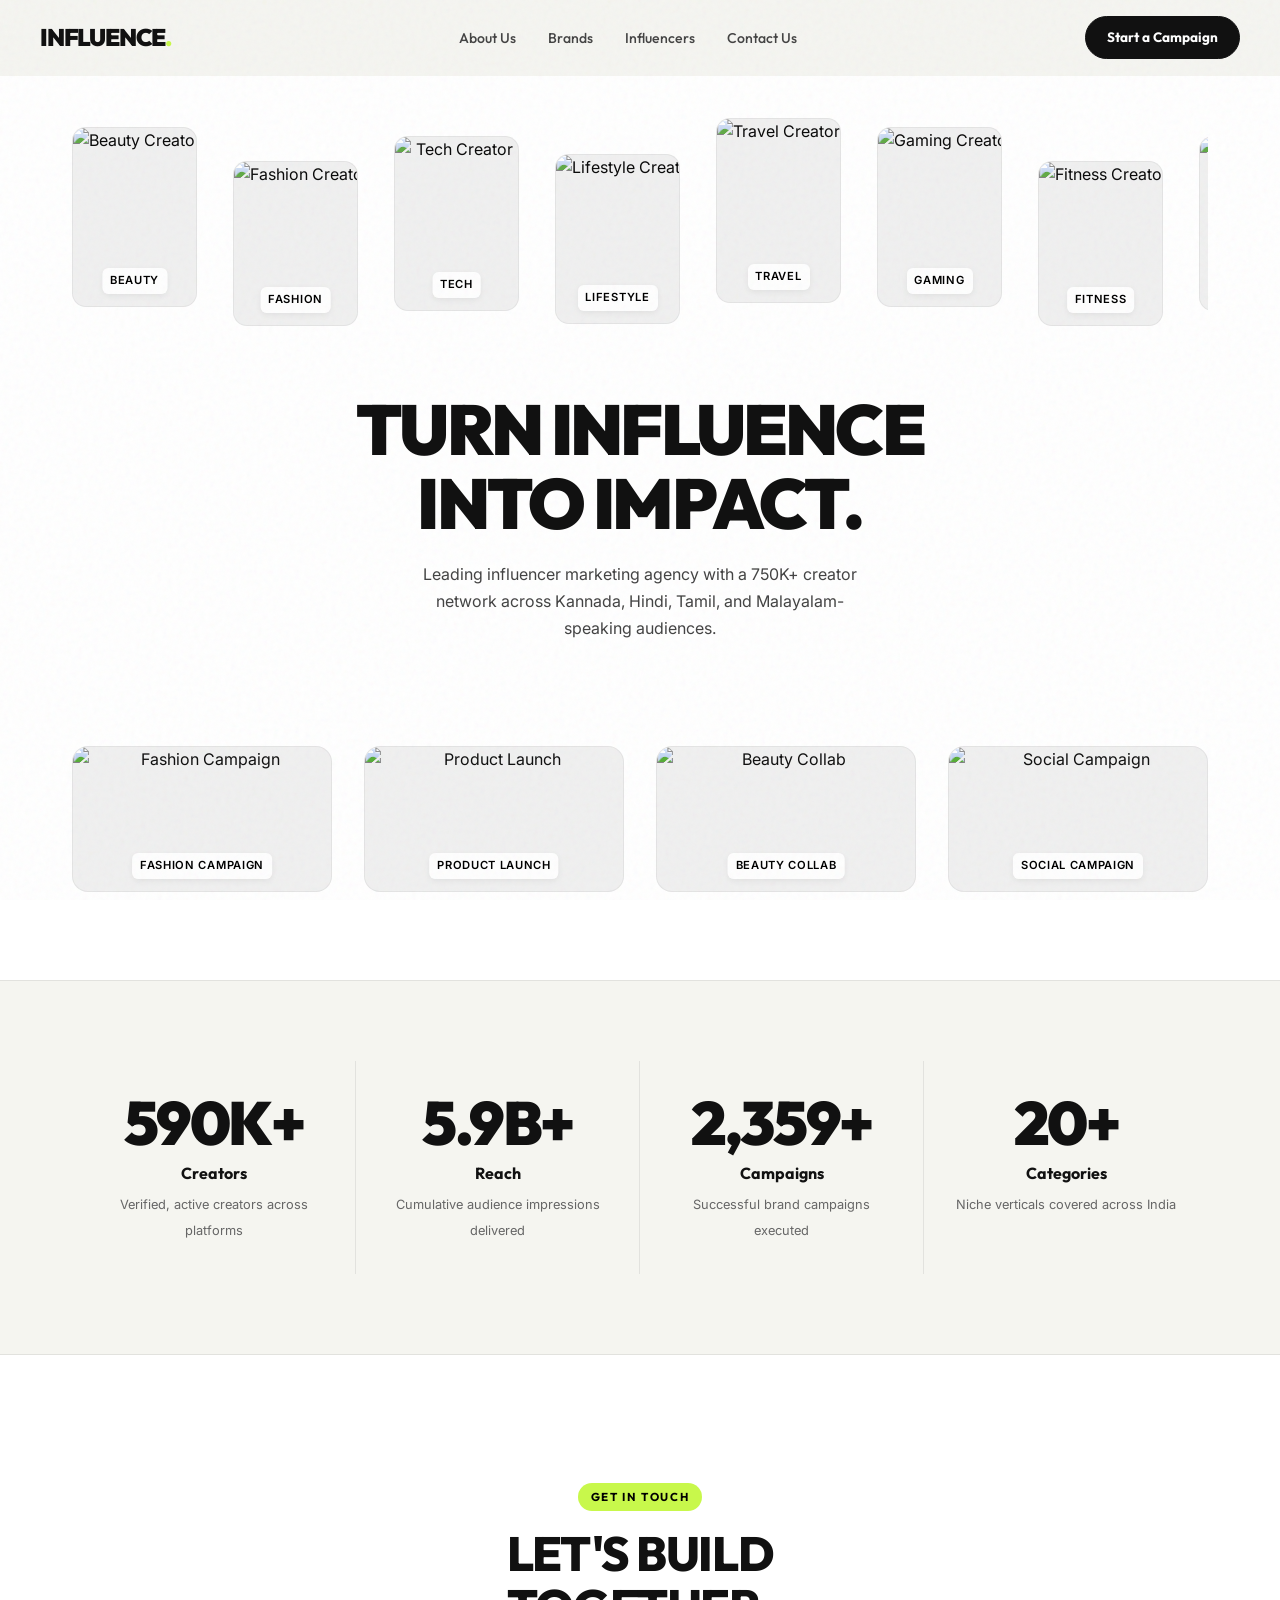
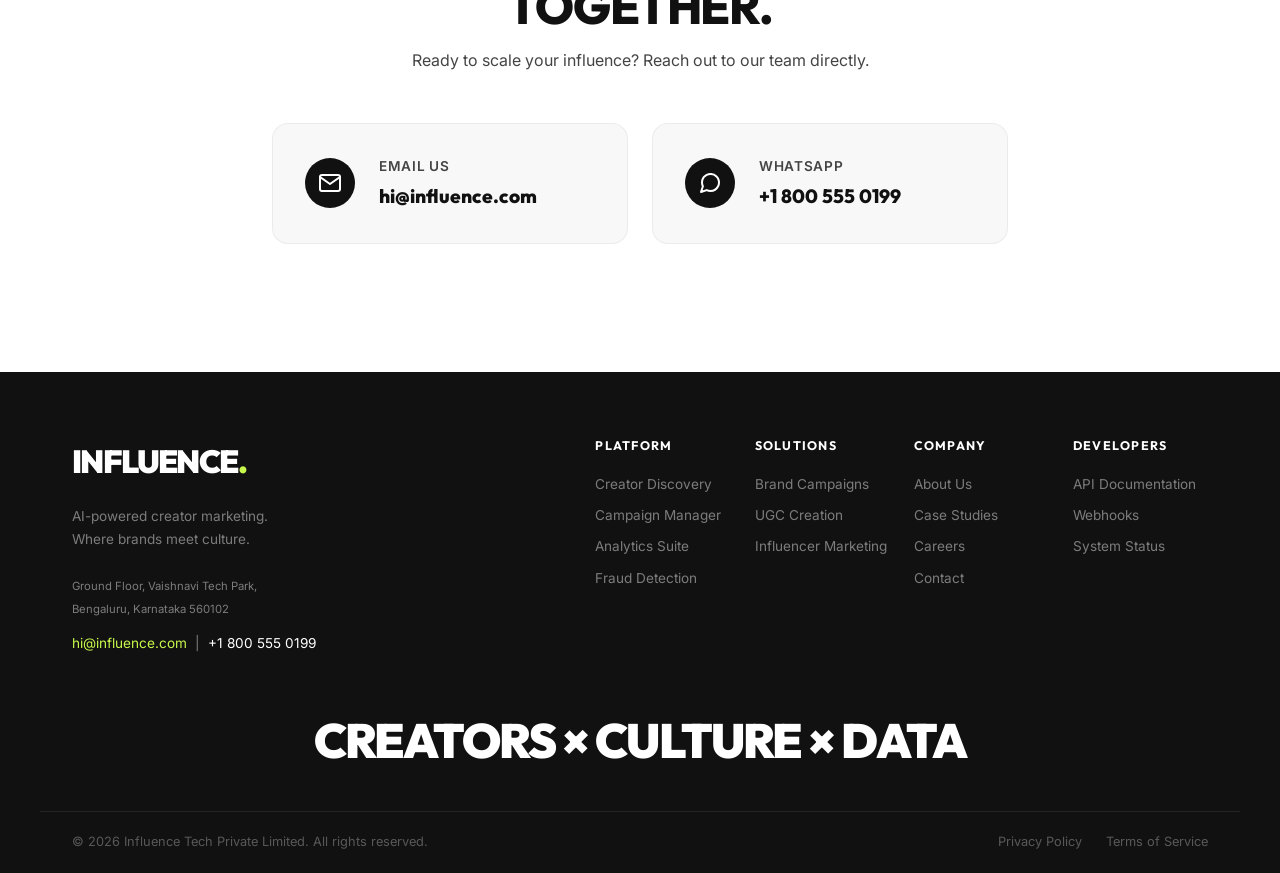
==== commit b33a9846: "Fix mobile layout overflow and add new pages" ====
--- a/index.html
+++ b/index.html
@@ -17,14 +17,14 @@
   <!-- ================= NAV ================= -->
   <nav class="navbar" id="navbar">
     <div class="nav-container">
-      <a href="#" class="nav-logo-wrap" id="nav-logo" aria-label="Influence Home" style="text-decoration: none;">
+      <a href="index.html" class="nav-logo-wrap" id="nav-logo" aria-label="Influence Home" style="text-decoration: none;">
         <div class="logo-text" style="font-family: var(--font); font-size: 1.5rem; font-weight: 900; letter-spacing: -0.05em; color: var(--black);">INFLUENCE<span style="color: var(--lime);">.</span></div>
       </a>
       <ul class="nav-links" id="nav-links">
-        <li><a href="#work">Work</a></li>
-        <li><a href="#why">Solutions</a></li>
-        <li><a href="#creators">Creators</a></li>
-        <li><a href="#">About</a></li>
+        <li><a href="about.html">About Us</a></li>
+        <li><a href="brands.html">Brands</a></li>
+        <li><a href="influencers.html">Influencers</a></li>
+        <li><a href="index.html#contact">Contact Us</a></li>
       </ul>
       <a href="#campaign-builder" class="btn-outline nav-cta" id="nav-cta" aria-label="Start a Campaign">Start a Campaign</a>
       <button class="hamburger" id="hamburger" aria-label="Toggle Menu">
@@ -63,50 +63,82 @@
               <div class="creator-label">TRAVEL</div>
             </div>
             <div class="creator-card">
+              <img src="https://images.unsplash.com/photo-1535713875002-d1d0cf377fde?auto=format&fit=crop&w=300&h=400&q=80" alt="Gaming Creator" loading="lazy" />
+              <div class="creator-label">GAMING</div>
+            </div>
+            <div class="creator-card">
+              <img src="https://images.unsplash.com/photo-1506794778202-cad84cf45f1d?auto=format&fit=crop&w=300&h=400&q=80" alt="Fitness Creator" loading="lazy" />
+              <div class="creator-label">FITNESS</div>
+            </div>
+            <div class="creator-card">
+              <img src="https://images.unsplash.com/photo-1544005313-94ddf0286df2?auto=format&fit=crop&w=300&h=400&q=80" alt="Food Creator" loading="lazy" />
+              <div class="creator-label">FOOD</div>
+            </div>
+            <div class="creator-card">
               <img src="https://images.unsplash.com/photo-1488161628813-04466f872be2?auto=format&fit=crop&w=300&h=400&q=80" alt="Business Creator" loading="lazy" />
               <div class="creator-label">BUSINESS</div>
             </div>
             <div class="creator-card">
+              <img src="https://images.unsplash.com/photo-1500648767791-00dcc994a43e?auto=format&fit=crop&w=300&h=400&q=80" alt="Entertainment Creator" loading="lazy" />
+              <div class="creator-label">ENTERTAINMENT</div>
+            </div>
+            <div class="creator-card">
+              <img src="https://images.unsplash.com/photo-1554151228-14d9def656e4?auto=format&fit=crop&w=300&h=400&q=80" alt="Beauty Creator" loading="lazy" />
+              <div class="creator-label">BEAUTY</div>
+            </div>
+            <div class="creator-card">
+              <img src="https://images.unsplash.com/photo-1494790108377-be9c29b29330?auto=format&fit=crop&w=300&h=400&q=80" alt="Fashion Creator" loading="lazy" />
+              <div class="creator-label">FASHION</div>
+            </div>
+
+            <!-- Block 2 (duplicate for seamless loop) -->
+            <div class="creator-card">
+              <img src="https://images.unsplash.com/photo-1524504388940-b1c1722653e1?auto=format&fit=crop&w=300&h=400&q=80" alt="Beauty Creator" loading="lazy" />
+              <div class="creator-label">BEAUTY</div>
+            </div>
+            <div class="creator-card">
+              <img src="https://images.unsplash.com/photo-1534528741775-53994a69daeb?auto=format&fit=crop&w=300&h=400&q=80" alt="Fashion Creator" loading="lazy" />
+              <div class="creator-label">FASHION</div>
+            </div>
+            <div class="creator-card">
+              <img src="https://images.unsplash.com/photo-1507003211169-0a1dd7228f2d?auto=format&fit=crop&w=300&h=400&q=80" alt="Tech Creator" loading="lazy" />
+              <div class="creator-label">TECH</div>
+            </div>
+            <div class="creator-card">
+              <img src="https://images.unsplash.com/photo-1517841905240-472988babdf9?auto=format&fit=crop&w=300&h=400&q=80" alt="Lifestyle Creator" loading="lazy" />
+              <div class="creator-label">LIFESTYLE</div>
+            </div>
+            <div class="creator-card">
+              <img src="https://images.unsplash.com/photo-1531746020798-e6953c6e8e04?auto=format&fit=crop&w=300&h=400&q=80" alt="Travel Creator" loading="lazy" />
+              <div class="creator-label">TRAVEL</div>
+            </div>
+            <div class="creator-card">
+              <img src="https://images.unsplash.com/photo-1535713875002-d1d0cf377fde?auto=format&fit=crop&w=300&h=400&q=80" alt="Gaming Creator" loading="lazy" />
+              <div class="creator-label">GAMING</div>
+            </div>
+            <div class="creator-card">
               <img src="https://images.unsplash.com/photo-1506794778202-cad84cf45f1d?auto=format&fit=crop&w=300&h=400&q=80" alt="Fitness Creator" loading="lazy" />
               <div class="creator-label">FITNESS</div>
             </div>
             <div class="creator-card">
-              <img src="https://images.unsplash.com/photo-1529626455594-4ff0802cfb7e?auto=format&fit=crop&w=300&h=400&q=80" alt="Lifestyle Creator" loading="lazy" />
-              <div class="creator-label">LIFESTYLE</div>
-            </div>
-
-            <!-- Block 2 (duplicate for seamless loop) -->
-            <div class="creator-card">
-              <img src="https://images.unsplash.com/photo-1524504388940-b1c1722653e1?auto=format&fit=crop&w=300&h=400&q=80" alt="Beauty Creator" loading="lazy" />
-              <div class="creator-label">BEAUTY</div>
-            </div>
-            <div class="creator-card">
-              <img src="https://images.unsplash.com/photo-1534528741775-53994a69daeb?auto=format&fit=crop&w=300&h=400&q=80" alt="Fashion Creator" loading="lazy" />
-              <div class="creator-label">FASHION</div>
-            </div>
-            <div class="creator-card">
-              <img src="https://images.unsplash.com/photo-1507003211169-0a1dd7228f2d?auto=format&fit=crop&w=300&h=400&q=80" alt="Tech Creator" loading="lazy" />
-              <div class="creator-label">TECH</div>
-            </div>
-            <div class="creator-card">
-              <img src="https://images.unsplash.com/photo-1517841905240-472988babdf9?auto=format&fit=crop&w=300&h=400&q=80" alt="Lifestyle Creator" loading="lazy" />
-              <div class="creator-label">LIFESTYLE</div>
-            </div>
-            <div class="creator-card">
-              <img src="https://images.unsplash.com/photo-1531746020798-e6953c6e8e04?auto=format&fit=crop&w=300&h=400&q=80" alt="Travel Creator" loading="lazy" />
-              <div class="creator-label">TRAVEL</div>
+              <img src="https://images.unsplash.com/photo-1544005313-94ddf0286df2?auto=format&fit=crop&w=300&h=400&q=80" alt="Food Creator" loading="lazy" />
+              <div class="creator-label">FOOD</div>
             </div>
             <div class="creator-card">
               <img src="https://images.unsplash.com/photo-1488161628813-04466f872be2?auto=format&fit=crop&w=300&h=400&q=80" alt="Business Creator" loading="lazy" />
               <div class="creator-label">BUSINESS</div>
             </div>
             <div class="creator-card">
-              <img src="https://images.unsplash.com/photo-1506794778202-cad84cf45f1d?auto=format&fit=crop&w=300&h=400&q=80" alt="Fitness Creator" loading="lazy" />
-              <div class="creator-label">FITNESS</div>
-            </div>
-            <div class="creator-card">
-              <img src="https://images.unsplash.com/photo-1529626455594-4ff0802cfb7e?auto=format&fit=crop&w=300&h=400&q=80" alt="Lifestyle Creator" loading="lazy" />
-              <div class="creator-label">LIFESTYLE</div>
+              <img src="https://images.unsplash.com/photo-1500648767791-00dcc994a43e?auto=format&fit=crop&w=300&h=400&q=80" alt="Entertainment Creator" loading="lazy" />
+              <div class="creator-label">ENTERTAINMENT</div>
+            </div>
+            <div class="creator-card">
+              <img src="https://images.unsplash.com/photo-1554151228-14d9def656e4?auto=format&fit=crop&w=300&h=400&q=80" alt="Beauty Creator" loading="lazy" />
+              <div class="creator-label">BEAUTY</div>
+            </div>
+            <div class="creator-card">
+              <img src="https://images.unsplash.com/photo-1494790108377-be9c29b29330?auto=format&fit=crop&w=300&h=400&q=80" alt="Fashion Creator" loading="lazy" />
+              <div class="creator-label">FASHION</div>
             </div>
           </div>
         </div>
@@ -116,9 +148,97 @@
           INTO <span class="accent">IMPACT.</span>
         </h1>
         <p class="hero-subtitle">
-          Leading influencer marketing agency in India with 750K+ creators network. Drive 10X better reach with AI-powered, measurable creator campaigns.
+          Leading influencer marketing agency with a 750K+ creator network across Kannada, Hindi, Tamil, and Malayalam-speaking audiences.
         </p>
 
+        <div class="impact-marquee-container">
+          <div class="impact-marquee-row">
+            <!-- Block 1 -->
+            <div class="impact-card">
+              <img src="https://images.unsplash.com/photo-1483985988355-763728e1935b?auto=format&fit=crop&w=400&h=250&q=80" alt="Fashion Campaign" loading="lazy" />
+              <div class="impact-label">FASHION CAMPAIGN</div>
+            </div>
+            <div class="impact-card">
+              <img src="https://images.unsplash.com/photo-1542291026-7eec264c27ff?auto=format&fit=crop&w=400&h=250&q=80" alt="Product Launch" loading="lazy" />
+              <div class="impact-label">PRODUCT LAUNCH</div>
+            </div>
+            <div class="impact-card">
+              <img src="https://images.unsplash.com/photo-1522337660859-02fbefca4702?auto=format&fit=crop&w=400&h=250&q=80" alt="Beauty Collab" loading="lazy" />
+              <div class="impact-label">BEAUTY COLLAB</div>
+            </div>
+            <div class="impact-card">
+              <img src="https://images.unsplash.com/photo-1611162617474-5b21e879e113?auto=format&fit=crop&w=400&h=250&q=80" alt="Social Campaign" loading="lazy" />
+              <div class="impact-label">SOCIAL CAMPAIGN</div>
+            </div>
+            <div class="impact-card">
+              <img src="https://images.unsplash.com/photo-1496181133206-80ce9b88a853?auto=format&fit=crop&w=400&h=250&q=80" alt="Tech Campaign" loading="lazy" />
+              <div class="impact-label">TECH LAUNCH</div>
+            </div>
+            <div class="impact-card">
+              <img src="https://images.unsplash.com/photo-1476514525535-07fb3b4ae5f1?auto=format&fit=crop&w=400&h=250&q=80" alt="Travel Campaign" loading="lazy" />
+              <div class="impact-label">TRAVEL</div>
+            </div>
+            <div class="impact-card">
+              <img src="https://images.unsplash.com/photo-1611162617474-5b21e879e113?auto=format&fit=crop&w=400&h=250&q=80" alt="Creator Content" loading="lazy" />
+              <div class="impact-label">CREATOR CONTENT</div>
+            </div>
+            <div class="impact-card">
+              <img src="https://images.unsplash.com/photo-1511556532299-8f662fc26c06?auto=format&fit=crop&w=400&h=250&q=80" alt="Brand Collab" loading="lazy" />
+              <div class="impact-label">BRAND COLLAB</div>
+            </div>
+            <div class="impact-card">
+              <img src="https://images.unsplash.com/photo-1460925895917-afdab827c52f?auto=format&fit=crop&w=400&h=250&q=80" alt="Impact Analytics" loading="lazy" />
+              <div class="impact-label">IMPACT</div>
+            </div>
+            <div class="impact-card">
+              <img src="https://images.unsplash.com/photo-1504674900247-0877df9cc836?auto=format&fit=crop&w=400&h=250&q=80" alt="Food Campaign" loading="lazy" />
+              <div class="impact-label">FOOD CAMPAIGN</div>
+            </div>
+
+            <!-- Block 2 -->
+            <div class="impact-card">
+              <img src="https://images.unsplash.com/photo-1483985988355-763728e1935b?auto=format&fit=crop&w=400&h=250&q=80" alt="Fashion Campaign" loading="lazy" />
+              <div class="impact-label">FASHION CAMPAIGN</div>
+            </div>
+            <div class="impact-card">
+              <img src="https://images.unsplash.com/photo-1542291026-7eec264c27ff?auto=format&fit=crop&w=400&h=250&q=80" alt="Product Launch" loading="lazy" />
+              <div class="impact-label">PRODUCT LAUNCH</div>
+            </div>
+            <div class="impact-card">
+              <img src="https://images.unsplash.com/photo-1522337660859-02fbefca4702?auto=format&fit=crop&w=400&h=250&q=80" alt="Beauty Collab" loading="lazy" />
+              <div class="impact-label">BEAUTY COLLAB</div>
+            </div>
+            <div class="impact-card">
+              <img src="https://images.unsplash.com/photo-1611162617474-5b21e879e113?auto=format&fit=crop&w=400&h=250&q=80" alt="Social Campaign" loading="lazy" />
+              <div class="impact-label">SOCIAL CAMPAIGN</div>
+            </div>
+            <div class="impact-card">
+              <img src="https://images.unsplash.com/photo-1496181133206-80ce9b88a853?auto=format&fit=crop&w=400&h=250&q=80" alt="Tech Campaign" loading="lazy" />
+              <div class="impact-label">TECH LAUNCH</div>
+            </div>
+            <div class="impact-card">
+              <img src="https://images.unsplash.com/photo-1476514525535-07fb3b4ae5f1?auto=format&fit=crop&w=400&h=250&q=80" alt="Travel Campaign" loading="lazy" />
+              <div class="impact-label">TRAVEL</div>
+            </div>
+            <div class="impact-card">
+              <img src="https://images.unsplash.com/photo-1611162617474-5b21e879e113?auto=format&fit=crop&w=400&h=250&q=80" alt="Creator Content" loading="lazy" />
+              <div class="impact-label">CREATOR CONTENT</div>
+            </div>
+            <div class="impact-card">
+              <img src="https://images.unsplash.com/photo-1511556532299-8f662fc26c06?auto=format&fit=crop&w=400&h=250&q=80" alt="Brand Collab" loading="lazy" />
+              <div class="impact-label">BRAND COLLAB</div>
+            </div>
+            <div class="impact-card">
+              <img src="https://images.unsplash.com/photo-1460925895917-afdab827c52f?auto=format&fit=crop&w=400&h=250&q=80" alt="Impact Analytics" loading="lazy" />
+              <div class="impact-label">IMPACT</div>
+            </div>
+            <div class="impact-card">
+              <img src="https://images.unsplash.com/photo-1504674900247-0877df9cc836?auto=format&fit=crop&w=400&h=250&q=80" alt="Food Campaign" loading="lazy" />
+              <div class="impact-label">FOOD CAMPAIGN</div>
+            </div>
+          </div>
+        </div>
+
       </div>
 
 
@@ -126,90 +246,6 @@
 
   </section>
 
-  <!-- ================= TRUSTED BY ================= -->
-  <section class="trusted" id="trusted">
-    <div class="trusted-header reveal">
-      <div class="section-eyebrow" style="margin-bottom: 1rem;">Trusted By</div>
-      <h2>BRANDS THAT MOVE CULTURE.</h2>
-    </div>
-    <div class="marquee-wrapper reveal reveal-delay-1">
-      <div class="marquee-row marquee-row-1" id="marquee1">
-        <span class="brand-item">TATA 1mg</span>
-        <span class="brand-item">Meesho</span>
-        <span class="brand-item">Titan</span>
-        <span class="brand-item">Swiggy</span>
-        <span class="brand-item">Domino's</span>
-        <span class="brand-item">SUGAR Cosmetics</span>
-        <span class="brand-item">Dabur</span>
-        <span class="brand-item">TATA 1mg</span>
-        <span class="brand-item">Meesho</span>
-        <span class="brand-item">Titan</span>
-        <span class="brand-item">Swiggy</span>
-        <span class="brand-item">Domino's</span>
-        <span class="brand-item">SUGAR Cosmetics</span>
-        <span class="brand-item">Dabur</span>
-        <span class="brand-item">TATA 1mg</span>
-        <span class="brand-item">Meesho</span>
-        <span class="brand-item">Titan</span>
-        <span class="brand-item">Swiggy</span>
-        <span class="brand-item">Domino's</span>
-        <span class="brand-item">SUGAR Cosmetics</span>
-        <span class="brand-item">Dabur</span>
-        <span class="brand-item">TATA 1mg</span>
-        <span class="brand-item">Meesho</span>
-        <span class="brand-item">Titan</span>
-        <span class="brand-item">Swiggy</span>
-        <span class="brand-item">Domino's</span>
-        <span class="brand-item">SUGAR Cosmetics</span>
-        <span class="brand-item">Dabur</span>
-      </div>
-      <div class="marquee-row marquee-row-2" id="marquee2">
-        <span class="brand-item">Flipkart</span>
-        <span class="brand-item">ACT Fibernet</span>
-        <span class="brand-item">Go Colors</span>
-        <span class="brand-item">Sun Pharma</span>
-        <span class="brand-item">boAt</span>
-        <span class="brand-item">Puma</span>
-        <span class="brand-item">CRED</span>
-        <span class="brand-item">Flipkart</span>
-        <span class="brand-item">ACT Fibernet</span>
-        <span class="brand-item">Go Colors</span>
-        <span class="brand-item">Sun Pharma</span>
-        <span class="brand-item">boAt</span>
-        <span class="brand-item">Puma</span>
-        <span class="brand-item">CRED</span>
-        <span class="brand-item">Flipkart</span>
-        <span class="brand-item">ACT Fibernet</span>
-        <span class="brand-item">Go Colors</span>
-        <span class="brand-item">Sun Pharma</span>
-        <span class="brand-item">boAt</span>
-        <span class="brand-item">Puma</span>
-        <span class="brand-item">CRED</span>
-        <span class="brand-item">Flipkart</span>
-        <span class="brand-item">ACT Fibernet</span>
-        <span class="brand-item">Go Colors</span>
-        <span class="brand-item">Sun Pharma</span>
-        <span class="brand-item">boAt</span>
-        <span class="brand-item">Puma</span>
-        <span class="brand-item">CRED</span>
-      </div>
-    </div>
-  </section>
-
-  <!-- ================= CREATOR TRENDS ================= -->
-  <section class="trends" id="trends">
-    <div class="trends-container">
-      <div class="trends-header reveal">
-        <h2>WHAT'S HAPPENING<br/>IN CREATOR MARKETING.</h2>
-      </div>
-      <div class="trends-wrapper reveal reveal-delay-1">
-        <div class="trend-pill">AI MATCHING</div>
-        <div class="trend-pill">UGC</div>
-        <div class="trend-pill">REGIONAL CREATORS</div>
-        <div class="trend-pill">PERFORMANCE MARKETING</div>
-      </div>
-    </div>
-  </section>
 
   <!-- ================= STATS ================= -->
   <section class="stats" id="stats">
@@ -240,774 +276,32 @@
     </div>
   </section>
 
-  <!-- ================= PATH (How it works) ================= -->
-  <section class="path" id="solutions">
-    <div class="section-container">
-      <div class="section-eyebrow lime reveal">How It Works</div>
-      <h2 class="section-title reveal" style="font-size: 2.8rem; margin-bottom: 3rem;">From Brief to<br/>Breakthrough</h2>
+  <!-- ================= CONTACT ================= -->
+  <section class="contact-section" id="contact">
+    <div class="section-container" style="text-align: center; max-width: 800px; margin: 0 auto;">
+      <div class="section-eyebrow lime reveal">Get in Touch</div>
+      <h2 class="section-title reveal" style="font-size: 3rem; text-transform: uppercase;">LET'S BUILD<br/>TOGETHER.</h2>
+      <p class="section-sub reveal reveal-delay-1" style="margin: 0 auto 3rem auto; text-align: center; display: block; width: 100%;">Ready to scale your influence? Reach out to our team directly.</p>
       
-      <div class="path-scroll-grid">
-        <!-- Sticky Mockup Column -->
-        <div class="path-sticky-col reveal">
-          <div class="mock-ui-container">
-             
-             <!-- Discover Mockup -->
-             <div class="mock-ui ui-discover active" id="ui-1">
-               <div class="mock-header">
-                 <div class="mock-dots"><span class="md-red"></span><span class="md-yellow"></span><span class="md-green"></span></div>
-                 <div class="mock-title">Creator Search</div>
-               </div>
-               <div class="mock-body">
-                 <div class="mock-search-bar">🔍 Search niche, location, audience...</div>
-                 <div class="mock-pills">
-                   <span class="mock-pill active">Beauty</span>
-                   <span class="mock-pill">India</span>
-                   <span class="mock-pill">Gen Z</span>
-                 </div>
-                 <div class="mock-table">
-                   <div class="mock-th"><span>Creator</span><span>Match</span></div>
-                   <div class="mock-tr">
-                     <div class="mtr-creator">
-                       <div class="mtr-avatar"><img src="https://images.unsplash.com/photo-1524504388940-b1c1722653e1?auto=format&fit=crop&w=100" alt="Avatar" /></div>
-                       <span>@riya.fashion</span>
-                     </div>
-                     <div class="mtr-match">96%</div>
-                   </div>
-                   <div class="mock-tr">
-                     <div class="mtr-creator">
-                       <div class="mtr-avatar"><img src="https://images.unsplash.com/photo-1534528741775-53994a69daeb?auto=format&fit=crop&w=100" alt="Avatar" /></div>
-                       <span>@stylewithme</span>
-                     </div>
-                     <div class="mtr-match">94%</div>
-                   </div>
-                   <div class="mock-tr">
-                     <div class="mtr-creator">
-                       <div class="mtr-avatar"><img src="https://images.unsplash.com/photo-1531746020798-e6953c6e8e04?auto=format&fit=crop&w=100" alt="Avatar" /></div>
-                       <span>@beautybyananya</span>
-                     </div>
-                     <div class="mtr-match">91%</div>
-                   </div>
-                 </div>
-               </div>
-             </div>
-
-             <!-- Match Mockup -->
-             <div class="mock-ui ui-match" id="ui-2">
-               <div class="mock-header">
-                 <div class="mock-dots"><span class="md-red"></span><span class="md-yellow"></span><span class="md-green"></span></div>
-                 <div class="mock-title">Profile Evaluation</div>
-               </div>
-               <div class="mock-body" style="text-align:center;">
-                 <div class="mock-score-ring" style="width: 140px; height: 140px; margin: 0 auto 1.5rem;">
-                   <svg viewBox="0 0 120 120" style="width:100%; height:100%; transform: rotate(-90deg);">
-                     <circle cx="60" cy="60" r="50" fill="none" stroke="var(--border)" stroke-width="8" />
-                     <circle cx="60" cy="60" r="50" fill="none" stroke="var(--lime)" stroke-width="8" stroke-dasharray="314" stroke-dashoffset="12" stroke-linecap="round" />
-                   </svg>
-                   <div class="mock-score-val">96%</div>
-                   <div class="mock-score-label">AI MATCH</div>
-                 </div>
-                 <div class="mock-bar-row">
-                   <span>Audience Fit</span>
-                   <div class="mock-bar-wrap"><div class="mock-bar" style="width: 98%;"></div></div>
-                 </div>
-                 <div class="mock-bar-row">
-                   <span>Brand Safety</span>
-                   <div class="mock-bar-wrap"><div class="mock-bar" style="width: 100%;"></div></div>
-                 </div>
-               </div>
-             </div>
-
-             <!-- Activate Mockup -->
-             <div class="mock-ui ui-activate" id="ui-3">
-               <div class="mock-header">
-                 <div class="mock-dots"><span class="md-red"></span><span class="md-yellow"></span><span class="md-green"></span></div>
-                 <div class="mock-title">Campaign Workflow</div>
-               </div>
-               <div class="mock-body">
-                 <div class="mock-card">
-                    <div style="font-size: 0.7rem; color: var(--gray); font-weight:700; letter-spacing:0.05em; margin-bottom:0.2rem;">CAMPAIGN</div>
-                    <div style="font-weight: 800; font-size:1.1rem;">Summer Launch 2026</div>
-                 </div>
-                 <div class="mock-timeline">
-                   <div class="mtl-item done"><div class="mtl-dot"></div> Brief Sent</div>
-                   <div class="mtl-item done"><div class="mtl-dot"></div> Creator Accepted</div>
-                   <div class="mtl-item active"><div class="mtl-dot"></div> Content Review</div>
-                   <div class="mtl-item"><div class="mtl-dot"></div> Published</div>
-                 </div>
-                 <button class="mock-btn" style="margin-top: auto;">Approve Content</button>
-               </div>
-             </div>
-
-             <!-- Measure Mockup -->
-             <div class="mock-ui ui-measure" id="ui-4">
-               <div class="mock-header">
-                 <div class="mock-dots"><span class="md-red"></span><span class="md-yellow"></span><span class="md-green"></span></div>
-                 <div class="mock-title">Live Performance</div>
-               </div>
-               <div class="mock-body">
-                 <div class="mock-grid">
-                   <div class="mock-stat-box">
-                      <span class="msb-val">1.2M</span>
-                      <span class="msb-key">Reach</span>
-                   </div>
-                   <div class="mock-stat-box">
-                      <span class="msb-val">8.5%</span>
-                      <span class="msb-key">Engagement</span>
-                   </div>
-                 </div>
-                 <div class="mock-chart" style="margin-top:auto;">
-                    <div class="mc-bar" style="height: 40%"></div>
-                    <div class="mc-bar" style="height: 60%"></div>
-                    <div class="mc-bar" style="height: 30%"></div>
-                    <div class="mc-bar" style="height: 80%"></div>
-                    <div class="mc-bar" style="height: 100%"></div>
-                    <div class="mc-bar" style="height: 70%"></div>
-                 </div>
-               </div>
-             </div>
-
+      <div class="contact-links reveal reveal-delay-2">
+        <a href="mailto:hi@influence.com" class="contact-card">
+          <div class="contact-icon">
+            <svg width="24" height="24" viewBox="0 0 24 24" fill="none" stroke="currentColor" stroke-width="2" stroke-linecap="round" stroke-linejoin="round"><path d="M4 4h16c1.1 0 2 .9 2 2v12c0 1.1-.9 2-2 2H4c-1.1 0-2-.9-2-2V6c0-1.1.9-2 2-2z"></path><polyline points="22,6 12,13 2,6"></polyline></svg>
           </div>
-        </div>
-
-        <!-- Scrolling Steps Column -->
-        <div class="path-scroll-col">
-           <div class="scroll-step active" data-step="1">
-             <div class="step-num">01</div>
-             <h3 class="step-title-text">DISCOVER</h3>
-             <p class="step-desc-text">AI scans 750K+ verified creators across Instagram, YouTube, and more — filtered by niche, language, audience demographics and brand affinity.</p>
-           </div>
-           <div class="scroll-step" data-step="2">
-             <div class="step-num">02</div>
-             <h3 class="step-title-text">MATCH</h3>
-             <p class="step-desc-text">Proprietary AI/ML models evaluate audience fit, engagement authenticity, content quality and fraud signals to surface the perfect creator match.</p>
-           </div>
-           <div class="scroll-step" data-step="3">
-             <div class="step-num">03</div>
-             <h3 class="step-title-text">ACTIVATE</h3>
-             <p class="step-desc-text">Streamlined onboarding, brief delivery, content approval and publishing — with full-stack integrations across all marketing tools and platforms.</p>
-           </div>
-           <div class="scroll-step" data-step="4">
-             <div class="step-num">04</div>
-             <h3 class="step-title-text">MEASURE</h3>
-             <p class="step-desc-text">Automated, data-driven decision making with real-time dashboards tracking impressions, reach, engagement, conversions and ROI.</p>
-           </div>
-        </div>
-      </div>
-    </div>
-  </section>
-
-  <!-- ================= SERVICES (Why Kofluence) ================= -->
-  <section class="services" id="why">
-    <div class="section-container">
-      <div class="services-header reveal">
-        <h2 class="section-title" style="font-size: 2.6rem;">The Intelligence<br/>Behind the Influence</h2>
-        <div class="services-aside">
-          Six powerful capabilities that make Influence the most trusted creator marketing platform.
-        </div>
-      </div>
-
-      <div class="services-grid">
-        <div class="services-list-col reveal reveal-delay-1">
-          <ul class="services-list">
-            <li class="service-item">
-              <div style="display:flex; flex-direction: column;">
-                <span class="service-name" style="margin-bottom: 0.3rem;">Full Stack Integrations</span>
-                <p style="font-size: 0.8rem; color: var(--gray); font-family: var(--font-body); max-width: 300px;">Connect all of your marketing tools and platforms to streamline your workflow and optimize your campaigns.</p>
-              </div>
-              <a href="#" class="service-explore" aria-label="Explore Full Stack Integrations">Explore →</a>
-            </li>
-            <li class="service-item active">
-              <div style="display:flex; flex-direction: column;">
-                <span class="service-name" style="margin-bottom: 0.3rem;">750K+ Creator Network</span>
-                <p style="font-size: 0.8rem; color: var(--gray); font-family: var(--font-body); max-width: 300px;">Experience 10X better reach by tapping into our extensive network of verified creators across every category.</p>
-              </div>
-              <a href="#" class="service-explore" aria-label="Explore Creator Network">Explore →</a>
-            </li>
-            <li class="service-item">
-              <div style="display:flex; flex-direction: column;">
-                <span class="service-name" style="margin-bottom: 0.3rem;">Deep Profiling</span>
-                <p style="font-size: 0.8rem; color: var(--gray); font-family: var(--font-body); max-width: 300px;">Enabling effective creator discovery with our ML-focused search based on creator persona and audience demography.</p>
-              </div>
-              <a href="#" class="service-explore" aria-label="Explore Deep Profiling">Explore →</a>
-            </li>
-            <li class="service-item">
-              <div style="display:flex; flex-direction: column;">
-                <span class="service-name" style="margin-bottom: 0.3rem;">AI / ML Algorithm</span>
-                <p style="font-size: 0.8rem; color: var(--gray); font-family: var(--font-body); max-width: 300px;">Drive real results with targeted campaigns by leveraging Influence's proprietary AI/ML models designed for scale.</p>
-              </div>
-              <a href="#" class="service-explore" aria-label="Explore AI Algorithm">Explore →</a>
-            </li>
-             <li class="service-item">
-              <div style="display:flex; flex-direction: column;">
-                <span class="service-name" style="margin-bottom: 0.3rem;">Automated Data-Driven Decisions</span>
-                <p style="font-size: 0.8rem; color: var(--gray); font-family: var(--font-body); max-width: 300px;">Embrace automated data-driven decision making based on actionable insights for more optimised campaigns.</p>
-              </div>
-              <a href="#" class="service-explore" aria-label="Explore Automated Decisions">Explore →</a>
-            </li>
-             <li class="service-item">
-              <div style="display:flex; flex-direction: column;">
-                <span class="service-name" style="margin-bottom: 0.3rem;">Proprietary Risk & Fraud Detection</span>
-                <p style="font-size: 0.8rem; color: var(--gray); font-family: var(--font-body); max-width: 300px;">Industry best practices for data privacy, fraud protection and risk management.</p>
-              </div>
-              <a href="#" class="service-explore" aria-label="Explore Fraud Detection">Explore →</a>
-            </li>
-          </ul>
-        </div>
-
-        <div class="services-card-col reveal reveal-delay-2">
-            <div class="sc-lime-box">
-                <div class="sc-explore-pill">Explore →</div>
-                <img src="https://www.kofluence.com/wp-content/uploads/2023/03/sparkles_2728-1-1.png" alt="Sparkles Icon" class="sc-icon-sparkles" loading="lazy" />
-            </div>
-            
-            <div class="sc-teal-box">
-                <img src="https://www.kofluence.com/wp-content/uploads/2023/03/exploding-head_1f92f-1.png" alt="Mind Blown Icon" class="sc-icon-mindblown" loading="lazy" />
-            </div>
-        </div>
-      </div>
-    </div>
-  </section>
-
-  <!-- ================= WHY BENTO (AI Dashboard) ================= -->
-  <section class="why" id="ai-intelligence">
-    <div class="section-container">
-      <div style="text-align: center; max-width: 600px; margin: 0 auto 3rem;" class="reveal">
-        <div class="section-eyebrow lime">AI-Powered Intelligence</div>
-        <h2 class="section-title" style="font-size: 2.8rem;">Creator Match<br/>Score Engine</h2>
-        <p class="section-sub" style="margin: 0 auto;">Our proprietary AI engine processes 200+ signals per creator to surface the perfect brand match — every time.</p>
-      </div>
-
-      <div class="why-bento reveal reveal-delay-1">
-        <!-- Big Photo Left -->
-        <div class="wb-card wb-photo" style="background: var(--bg); padding: 2rem; display: flex; align-items: center; justify-content: center; border: 1px solid var(--border);">
-            <div class="dash-score-ring" style="width: 180px; height: 180px;">
-                <svg viewBox="0 0 120 120" class="score-ring-svg" style="width: 100%; height: 100%; transform: rotate(-90deg);">
-                  <circle cx="60" cy="60" r="50" fill="none" stroke="var(--border)" stroke-width="8" />
-                  <circle cx="60" cy="60" r="50" fill="none" stroke="var(--lime)" stroke-width="8" stroke-dasharray="314" stroke-dashoffset="20" stroke-linecap="round" />
-                </svg>
-                <div class="dash-score-num" style="position: absolute; top: 50%; left: 50%; transform: translate(-50%, -50%); font-family: var(--font); font-size: 2.5rem; font-weight: 900; color: var(--black);">94%</div>
-            </div>
-            <div style="position: absolute; bottom: 1.5rem; left: 1.5rem; color: var(--black);">
-               <div style="font-family: var(--font); font-weight: 800; font-size: 1.1rem; margin-bottom: 0.2rem;">Live Match Score</div>
-               <div style="font-size: 0.85rem; color: var(--gray);">Real-time audience fit evaluation</div>
-            </div>
-        </div>
-
-        <!-- Center Column -->
-        <div style="display: flex; flex-direction: column; gap: 1rem;">
-            <!-- Top Lime Box -->
-            <div class="wb-card wb-lime">
-              <div class="wb-lime-icon" style="border-radius: 0;">🛡️</div>
-              <h4 style="font-weight: 800; font-size: 1rem;">Industry-Leading<br/>Fraud Detection</h4>
-            </div>
-            <!-- Bottom Dark Box -->
-            <div class="wb-card wb-dark">
-              <div class="wb-dark-icon" style="border-radius: 0;">📈</div>
-              <h4 style="font-weight: 800; font-size: 1rem;">Predictive<br/>Performance</h4>
-            </div>
-        </div>
-
-        <!-- Big Photo Right -->
-        <div class="wb-card wb-photo2" style="background: var(--black); padding: 2rem; color: #fff; display: flex; flex-direction: column; justify-content: center;">
-            <div class="dash-metrics" style="width: 100%;">
-                <div class="dm-row" style="margin-bottom: 1rem;">
-                  <span class="dm-label" style="display:block; font-size: 0.85rem; margin-bottom: 0.3rem;">Audience Fit</span>
-                  <div class="dm-bar-wrap" style="background: rgba(255,255,255,0.1); height: 8px; border-radius: 4px; overflow: hidden;"><div class="dm-bar" style="width: 97%; background: var(--lime); height: 100%;"></div></div>
-                </div>
-                <div class="dm-row" style="margin-bottom: 1rem;">
-                  <span class="dm-label" style="display:block; font-size: 0.85rem; margin-bottom: 0.3rem;">Brand Affinity</span>
-                  <div class="dm-bar-wrap" style="background: rgba(255,255,255,0.1); height: 8px; border-radius: 4px; overflow: hidden;"><div class="dm-bar" style="width: 92%; background: var(--lime); height: 100%;"></div></div>
-                </div>
-                <div class="dm-row" style="margin-bottom: 1rem;">
-                  <span class="dm-label" style="display:block; font-size: 0.85rem; margin-bottom: 0.3rem;">Authenticity</span>
-                  <div class="dm-bar-wrap" style="background: rgba(255,255,255,0.1); height: 8px; border-radius: 4px; overflow: hidden;"><div class="dm-bar" style="width: 96%; background: var(--lime); height: 100%;"></div></div>
-                </div>
-            </div>
-          <div style="position: absolute; bottom: 1.5rem; left: 1.5rem; color: #fff;">
-             <div style="font-family: var(--font); font-weight: 800; font-size: 1.1rem; margin-bottom: 0.2rem;">ML-Powered Discovery</div>
-             <div style="font-size: 0.85rem; color: rgba(255,255,255,0.6);">Search across 750K+ profiles</div>
-          </div>
-        </div>
-      </div>
-      
-      <!-- Sticky CTA inside Bento section -->
-      <div class="reveal reveal-delay-2" style="text-align: center; margin-top: 3rem;">
-        <a href="#campaign-builder" class="btn-primary" aria-label="Start a Campaign">Ready to see your match score? Start a Campaign →</a>
-      </div>
-    </div>
-  </section>
-
-  <!-- ================= WORK / CASE STUDIES (PORTFOLIO) ================= -->
-  <section class="work-portfolio" id="work">
-    
-    <!-- TITAN -->
-    <div class="portfolio-item">
-      <div class="portfolio-bg" style="background-image: url('https://www.kofluence.com/wp-content/uploads/2023/10/Titan-influencer-marketing-case-study-1-1024x1024.webp')"></div>
-      <div class="portfolio-overlay"></div>
-      <div class="portfolio-content section-container">
-        <div class="pc-top reveal">
-          <div class="pc-brand">TITAN</div>
-          <h2 class="pc-title">AMPLIFYING A TVC<br/>THROUGH CULTURE</h2>
-        </div>
-        <div class="pc-bottom reveal reveal-delay-1">
-          <div class="pc-metrics">
-            <div class="pc-metric"><span class="pcm-val">11M+</span><span class="pcm-label">Reach</span></div>
-            <div class="pc-metric"><span class="pcm-val">13M+</span><span class="pcm-label">Impressions</span></div>
-            <div class="pc-metric"><span class="pcm-val">900K+</span><span class="pcm-label">Engagement</span></div>
-          </div>
-          <div class="pc-actions">
-            <div class="pc-tags">Lifestyle • Luxury</div>
-            <a href="#" class="btn-primary" aria-label="View Titan Case Study">View Case Study →</a>
-          </div>
-        </div>
-      </div>
-    </div>
-
-    <!-- SUN PHARMA -->
-    <div class="portfolio-item">
-      <div class="portfolio-bg" style="background-image: url('https://www.kofluence.com/wp-content/uploads/2023/10/Sun-Pharma-influencer-marketing-case-study.png')"></div>
-      <div class="portfolio-overlay"></div>
-      <div class="portfolio-content section-container">
-        <div class="pc-top reveal">
-          <div class="pc-brand">SUN PHARMA</div>
-          <h2 class="pc-title">DRIVING MASS<br/>HEALTH AWARENESS</h2>
-        </div>
-        <div class="pc-bottom reveal reveal-delay-1">
-          <div class="pc-metrics">
-            <div class="pc-metric"><span class="pcm-val">14M+</span><span class="pcm-label">Impressions</span></div>
-            <div class="pc-metric"><span class="pcm-val">50+</span><span class="pcm-label">Creators</span></div>
-          </div>
-          <div class="pc-actions">
-            <div class="pc-tags">Health • Pharma</div>
-            <a href="#" class="btn-primary" aria-label="View Sun Pharma Case Study">View Case Study →</a>
-          </div>
-        </div>
-      </div>
-    </div>
-
-    <!-- GO COLORS -->
-    <div class="portfolio-item">
-      <div class="portfolio-bg" style="background-image: url('https://www.kofluence.com/wp-content/uploads/2023/10/Go-Colors-influencer-marketing-case-study.png')"></div>
-      <div class="portfolio-overlay"></div>
-      <div class="portfolio-content section-container">
-        <div class="pc-top reveal">
-          <div class="pc-brand">GO COLORS</div>
-          <h2 class="pc-title">LAUNCHING THE<br/>SPRING COLLECTION</h2>
-        </div>
-        <div class="pc-bottom reveal reveal-delay-1">
-          <div class="pc-metrics">
-            <div class="pc-metric"><span class="pcm-val">18M+</span><span class="pcm-label">Reach</span></div>
-            <div class="pc-metric"><span class="pcm-val">1.2M+</span><span class="pcm-label">Engagement</span></div>
-          </div>
-          <div class="pc-actions">
-            <div class="pc-tags">Fashion • D2C</div>
-            <a href="#" class="btn-primary" aria-label="View Go Colors Case Study">View Case Study →</a>
-          </div>
-        </div>
-      </div>
-    </div>
-
-  </section>
-
-  <!-- ================= CREATORS NETWORK ================= -->
-  <section class="creators" id="creators">
-    <div class="section-container">
-      <div style="text-align: center; max-width: 800px; margin: 0 auto 3rem;" class="reveal">
-        <h2 class="section-title" style="font-size: 3.5rem; text-transform: uppercase; letter-spacing: -0.02em;">750,000+ PEOPLE.<br/>ONE NETWORK.</h2>
-      </div>
-
-      <div class="creator-filters reveal reveal-delay-1" style="justify-content: center;">
-        <button class="filter-btn active" data-filter="all">All</button>
-        <button class="filter-btn" data-filter="fashion">Fashion</button>
-        <button class="filter-btn" data-filter="beauty">Beauty</button>
-        <button class="filter-btn" data-filter="tech">Tech</button>
-        <button class="filter-btn" data-filter="food">Food</button>
-        <button class="filter-btn" data-filter="gaming">Gaming</button>
-      </div>
-
-      <div class="creator-masonry reveal reveal-delay-2">
-        <!-- Item 1 -->
-        <div class="creator-masonry-item">
-          <img src="https://images.unsplash.com/photo-1524504388940-b1c1722653e1?auto=format&fit=crop&w=400&q=80" alt="Riya Desai" loading="lazy" />
-          <div class="creator-overlay">
-            <div class="co-handle">@riya.fashion</div>
-            <div class="co-stats">
-              <div><span class="co-val">3.2M</span> Followers</div>
-              <div><span class="co-val">5.1%</span> Engagement</div>
-            </div>
-            <div class="co-tags">Fashion · Mumbai</div>
-            <a href="#" class="co-btn">VIEW PROFILE →</a>
-          </div>
-        </div>
-        <!-- Item 2 -->
-        <div class="creator-masonry-item">
-          <img src="https://images.unsplash.com/photo-1534528741775-53994a69daeb?auto=format&fit=crop&w=400&h=600&q=80" alt="Priya Sharma" loading="lazy" />
-          <div class="creator-overlay">
-            <div class="co-handle">@priya.styles</div>
-            <div class="co-stats">
-              <div><span class="co-val">2.4M</span> Followers</div>
-              <div><span class="co-val">6.8%</span> Engagement</div>
-            </div>
-            <div class="co-tags">Beauty · Delhi</div>
-            <a href="#" class="co-btn">VIEW PROFILE →</a>
-          </div>
-        </div>
-        <!-- Item 3 -->
-        <div class="creator-masonry-item">
-          <img src="https://images.unsplash.com/photo-1507003211169-0a1dd7228f2d?auto=format&fit=crop&w=400&q=80" alt="Arjun Mehta" loading="lazy" />
-          <div class="creator-overlay">
-            <div class="co-handle">@techbro.in</div>
-            <div class="co-stats">
-              <div><span class="co-val">1.1M</span> Followers</div>
-              <div><span class="co-val">8.2%</span> Engagement</div>
-            </div>
-            <div class="co-tags">Tech · Bangalore</div>
-            <a href="#" class="co-btn">VIEW PROFILE →</a>
-          </div>
-        </div>
-        <!-- Item 4 -->
-        <div class="creator-masonry-item">
-          <img src="https://images.unsplash.com/photo-1517841905240-472988babdf9?auto=format&fit=crop&w=400&h=500&q=80" alt="Neha Kapoor" loading="lazy" />
-          <div class="creator-overlay">
-            <div class="co-handle">@neha.eats</div>
-            <div class="co-stats">
-              <div><span class="co-val">800K</span> Followers</div>
-              <div><span class="co-val">7.5%</span> Engagement</div>
-            </div>
-            <div class="co-tags">Food · Pune</div>
-            <a href="#" class="co-btn">VIEW PROFILE →</a>
-          </div>
-        </div>
-        <!-- Item 5 -->
-        <div class="creator-masonry-item">
-          <img src="https://images.unsplash.com/photo-1531746020798-e6953c6e8e04?auto=format&fit=crop&w=400&h=650&q=80" alt="Siddharth Rao" loading="lazy" />
-          <div class="creator-overlay">
-            <div class="co-handle">@sid.gaming</div>
-            <div class="co-stats">
-              <div><span class="co-val">4.5M</span> Followers</div>
-              <div><span class="co-val">9.1%</span> Engagement</div>
-            </div>
-            <div class="co-tags">Gaming · Hyderabad</div>
-            <a href="#" class="co-btn">VIEW PROFILE →</a>
-          </div>
-        </div>
-        <!-- Item 6 -->
-        <div class="creator-masonry-item">
-          <img src="https://images.unsplash.com/photo-1488161628813-04466f872be2?auto=format&fit=crop&w=400&q=80" alt="Ananya" loading="lazy" />
-          <div class="creator-overlay">
-            <div class="co-handle">@beautybyananya</div>
-            <div class="co-stats">
-              <div><span class="co-val">1.8M</span> Followers</div>
-              <div><span class="co-val">4.5%</span> Engagement</div>
-            </div>
-            <div class="co-tags">Lifestyle · Mumbai</div>
-            <a href="#" class="co-btn">VIEW PROFILE →</a>
-          </div>
-        </div>
-        <!-- Item 7 -->
-        <div class="creator-masonry-item">
-          <img src="https://images.unsplash.com/photo-1506794778202-cad84cf45f1d?auto=format&fit=crop&w=400&h=550&q=80" alt="Vikram" loading="lazy" />
-          <div class="creator-overlay">
-            <div class="co-handle">@vikram.fitness</div>
-            <div class="co-stats">
-              <div><span class="co-val">2.1M</span> Followers</div>
-              <div><span class="co-val">6.2%</span> Engagement</div>
-            </div>
-            <div class="co-tags">Fitness · Delhi</div>
-            <a href="#" class="co-btn">VIEW PROFILE →</a>
-          </div>
-        </div>
-        <!-- Item 8 -->
-        <div class="creator-masonry-item">
-          <img src="https://images.unsplash.com/photo-1529626455594-4ff0802cfb7e?auto=format&fit=crop&w=400&h=450&q=80" alt="Aditi" loading="lazy" />
-          <div class="creator-overlay">
-            <div class="co-handle">@aditi.travels</div>
-            <div class="co-stats">
-              <div><span class="co-val">950K</span> Followers</div>
-              <div><span class="co-val">8.8%</span> Engagement</div>
-            </div>
-            <div class="co-tags">Travel · Goa</div>
-            <a href="#" class="co-btn">VIEW PROFILE →</a>
-          </div>
-        </div>
-      </div>
-    </div>
-  </section>
-
-  <!-- ================= CAMPAIGN BUILDER ================= -->
-  <section class="campaign-builder" id="campaign-builder">
-    <div class="section-container">
-      <div style="text-align: center; max-width: 600px; margin: 0 auto 3rem;" class="reveal">
-        <div class="section-eyebrow lime">Interactive Planner</div>
-        <h2 class="section-title" style="font-size: 3rem; text-transform: uppercase;">BUILD YOUR<br/>NEXT CAMPAIGN.</h2>
-        <p class="section-sub" style="margin: 0 auto;">Tell us what you want to achieve and discover the kind of creator strategy you need.</p>
-      </div>
-
-      <div class="cb-dashboard reveal reveal-delay-1">
-        <div class="cb-col">
-          <div class="cb-group">
-            <div class="cb-label">GOAL</div>
-            <div class="cb-pills" id="cb-goal">
-              <button class="cb-pill active">Awareness</button>
-              <button class="cb-pill">Engagement</button>
-              <button class="cb-pill">Sales</button>
-              <button class="cb-pill">UGC</button>
-            </div>
-          </div>
-          <div class="cb-group">
-            <div class="cb-label">AUDIENCE</div>
-            <div class="cb-pills" id="cb-audience">
-              <button class="cb-pill active">Gen Z</button>
-              <button class="cb-pill">Millennials</button>
-              <button class="cb-pill">Regional</button>
-            </div>
-          </div>
-          <div class="cb-group">
-            <div class="cb-label">CATEGORY</div>
-            <div class="cb-pills" id="cb-category">
-              <button class="cb-pill active">Fashion</button>
-              <button class="cb-pill">Beauty</button>
-              <button class="cb-pill">Tech</button>
-              <button class="cb-pill">Food</button>
-              <button class="cb-pill">Lifestyle</button>
-            </div>
-          </div>
-          <div class="cb-group">
-            <div class="cb-label">ESTIMATED BUDGET</div>
-            <div class="cb-slider-wrap">
-              <input type="range" class="cb-slider" min="5" max="50" value="20" id="budgetRange">
-              <div class="cb-slider-labels">
-                <span>₹5L</span>
-                <span id="budgetDisplay" style="color: var(--lime); font-weight: 800; font-size: 1.1rem;">₹20L</span>
-                <span>₹50L+</span>
-              </div>
-            </div>
-          </div>
-        </div>
-        <div class="cb-col cb-result">
-          <div class="cb-result-inner">
-            <div style="font-size: 0.85rem; letter-spacing: 0.1em; color: #888; margin-bottom: 2rem;">YOUR STRATEGY</div>
-            <div style="font-family: var(--font); font-size: 2.2rem; font-weight: 800; color: #fff; line-height: 1.1; margin-bottom: 2rem;" id="strategyTitle">High-Impact Gen Z Awareness</div>
-            <div class="cb-stats">
-              <div class="cb-stat">
-                <div class="cb-stat-val" id="cb-stat-creators">45+</div>
-                <div class="cb-stat-key">Creators</div>
-              </div>
-              <div class="cb-stat">
-                <div class="cb-stat-val" id="cb-stat-reach">3.2M</div>
-                <div class="cb-stat-key">Est. Reach</div>
-              </div>
-            </div>
-            <a href="#" class="btn-primary magnetic-btn" style="width: 100%; justify-content: center; margin-top: 2rem; padding: 1rem;">GET MY CREATOR MATCH →</a>
-          </div>
-        </div>
-      </div>
-    </div>
-  </section>
-
-  <!-- ================= BACKERS ================= -->
-  <section class="backers" id="backers">
-    <div class="section-container">
-      <div style="text-align: center; max-width: 600px; margin: 0 auto 3rem;" class="reveal">
-        <div class="section-eyebrow lime">Our Investors</div>
-        <h2 class="section-title" style="font-size: 3rem; text-transform: uppercase;">BACKED BY PEOPLE<br/>WHO SHAPE CULTURE.</h2>
-      </div>
-
-      <div class="backers-interactive reveal reveal-delay-1">
-        <div class="bi-featured">
-          <img src="https://www.kofluence.com/wp-content/uploads/2023/03/Nikhil-kamath.png" alt="Nikhil Kamath" id="bi-main-img" loading="lazy">
-          <div class="bi-featured-info">
-            <h3 id="bi-main-name">Nikhil Kamath</h3>
-            <p id="bi-main-title">Co-founder<br/>Zerodha &amp; True Beacon</p>
-          </div>
-        </div>
-        <div class="bi-list">
-          <div class="bi-item active" data-img="https://www.kofluence.com/wp-content/uploads/2023/03/Nikhil-kamath.png" data-name="Nikhil Kamath" data-title="Co-founder<br/>Zerodha &amp; True Beacon">
-            <div class="bi-img-wrap"><img src="https://www.kofluence.com/wp-content/uploads/2023/03/Nikhil-kamath.png" alt="Nikhil Kamath"></div>
-            <div>
-              <h4>Nikhil Kamath</h4>
-              <p>Zerodha &amp; True Beacon</p>
-            </div>
-          </div>
-          <div class="bi-item" data-img="https://www.kofluence.com/wp-content/uploads/2023/03/karan-johar.png" data-name="Karan Johar" data-title="Filmmaker &amp; TV Personality">
-            <div class="bi-img-wrap"><img src="https://www.kofluence.com/wp-content/uploads/2023/03/karan-johar.png" alt="Karan Johar"></div>
-            <div>
-              <h4>Karan Johar</h4>
-              <p>Dharma Productions</p>
-            </div>
-          </div>
-          <div class="bi-item" data-img="https://www.kofluence.com/wp-content/uploads/2023/03/kunal-shah.png" data-name="Kunal Shah" data-title="Founder<br/>CRED">
-            <div class="bi-img-wrap"><img src="https://www.kofluence.com/wp-content/uploads/2023/03/kunal-shah.png" alt="Kunal Shah"></div>
-            <div>
-              <h4>Kunal Shah</h4>
-              <p>CRED</p>
-            </div>
-          </div>
-          <div class="bi-item" data-img="https://www.kofluence.com/wp-content/uploads/2023/03/Sujeet-Kumar.png" data-name="Sujeet Kumar" data-title="Co-founder<br/>Udaan">
-            <div class="bi-img-wrap"><img src="https://www.kofluence.com/wp-content/uploads/2023/03/Sujeet-Kumar.png" alt="Sujeet Kumar"></div>
-            <div>
-              <h4>Sujeet Kumar</h4>
-              <p>Udaan</p>
-            </div>
-          </div>
-          <div class="bi-item" data-img="https://www.kofluence.com/wp-content/uploads/2023/03/Aprameya-Radhakrishna.png" data-name="Aprameya Radhakrishna" data-title="Co-founder<br/>Koo">
-            <div class="bi-img-wrap"><img src="https://www.kofluence.com/wp-content/uploads/2023/03/Aprameya-Radhakrishna.png" alt="Aprameya Radhakrishna"></div>
-            <div>
-              <h4>Aprameya Radhakrishna</h4>
-              <p>Koo</p>
-            </div>
-          </div>
-          <div class="bi-item" data-img="https://www.kofluence.com/wp-content/uploads/2023/10/Apoorva-Mehta.png.webp" data-name="Apoorva Mehta" data-title="CEO<br/>Dharma Productions">
-            <div class="bi-img-wrap"><img src="https://www.kofluence.com/wp-content/uploads/2023/10/Apoorva-Mehta.png.webp" alt="Apoorva Mehta"></div>
-            <div>
-              <h4>Apoorva Mehta</h4>
-              <p>Dharma Productions</p>
-            </div>
-          </div>
-        </div>
-      </div>
-
-      <div class="backer-logos reveal reveal-delay-2">
-        <img src="https://www.kofluence.com/wp-content/uploads/2023/03/unsparks.svg" alt="Unsparks" class="backer-logo-img" loading="lazy" />
-        <img src="https://www.kofluence.com/wp-content/uploads/2024/02/nazara-technologies-logo.png" alt="Nazara Technologies" class="backer-logo-img" loading="lazy" />
-      </div>
-    </div>
-  </section>
-
-  <!-- ================= MILESTONES ================= -->
-  <section class="milestones" id="milestones">
-    <div class="section-container">
-      <div style="text-align: center; max-width: 600px; margin: 0 auto 2rem;" class="reveal">
-        <div class="section-eyebrow">Our Journey</div>
-        <h2 class="section-title" style="font-size: 2.5rem;">Our Key <span class="accent">Milestones</span></h2>
-      </div>
-      <div class="timeline-wrap reveal reveal-delay-1">
-        <div class="timeline-track">
-          <!-- Node 1 -->
-          <div class="timeline-node">
-            <div class="tl-photo">
-              <img src="https://images.unsplash.com/photo-1522071820081-009f0129c71c?auto=format&fit=crop&w=400&q=80" alt="Foundation" loading="lazy">
-            </div>
-            <div class="tl-line-wrap">
-              <div class="tl-dot"></div>
-              <div class="tl-line"></div>
-            </div>
-            <div class="tl-content">
-              <div class="tl-year">2019</div>
-              <div class="tl-desc">Foundation. Built the core proprietary matching algorithm and established early brand partnerships.</div>
-            </div>
-          </div>
-          <!-- Node 2 -->
-          <div class="timeline-node">
-            <div class="tl-photo">
-              <img src="https://images.unsplash.com/photo-1551818255-e6e10975bc17?auto=format&fit=crop&w=400&q=80" alt="Scale" loading="lazy">
-            </div>
-            <div class="tl-line-wrap">
-              <div class="tl-dot"></div>
-              <div class="tl-line"></div>
-            </div>
-            <div class="tl-content">
-              <div class="tl-year">2021</div>
-              <div class="tl-desc">Scale. Successfully raised Series A funding and crossed 100K active creators on the platform.</div>
-            </div>
-          </div>
-          <!-- Node 3 -->
-          <div class="timeline-node">
-            <div class="tl-photo">
-              <img src="https://images.unsplash.com/photo-1551288049-bebda4e38f71?auto=format&fit=crop&w=400&q=80" alt="Innovation" loading="lazy">
-            </div>
-            <div class="tl-line-wrap">
-              <div class="tl-dot"></div>
-              <div class="tl-line"></div>
-            </div>
-            <div class="tl-content">
-              <div class="tl-year">2022</div>
-              <div class="tl-desc">Innovation. Launched the comprehensive AI-driven Match Engine and predictive performance dashboard.</div>
-            </div>
-          </div>
-          <!-- Node 4 -->
-          <div class="timeline-node">
-            <div class="tl-photo">
-              <img src="https://images.unsplash.com/photo-1511512578047-dfb367046420?auto=format&fit=crop&w=400&q=80" alt="Leadership" loading="lazy">
-            </div>
-            <div class="tl-line-wrap">
-              <div class="tl-dot"></div>
-              <div class="tl-line"></div>
-            </div>
-            <div class="tl-content">
-              <div class="tl-year">2024</div>
-              <div class="tl-desc">Leadership. Now connecting over 750K creators with a cumulative reach surpassing 15 Billion.</div>
-            </div>
-          </div>
-        </div>
-      </div>
-    </div>
-  </section>
-
-  <!-- ================= INSIGHTS ================= -->
-  <section class="insights" id="insights">
-    <div class="section-container">
-      <div style="text-align: left; max-width: 600px; margin-bottom: 3rem;" class="reveal">
-        <div class="section-eyebrow lime">The Editorial</div>
-        <h2 class="section-title" style="font-size: 3rem; text-transform: uppercase;">TRENDS &<br/>CULTURE.</h2>
-      </div>
-
-      <div class="insights-grid reveal reveal-delay-1">
-        <a href="#" class="in-featured">
-          <div class="in-feat-img">
-            <img src="https://images.unsplash.com/photo-1616469829581-73993eb86b02?auto=format&fit=crop&w=800&q=80" alt="Featured Insight" loading="lazy">
-          </div>
-          <div class="in-feat-content">
-            <div class="in-meta"><span>REPORT</span><span>AUG 2026</span></div>
-            <h3>The Evolution of the Creator Economy in Tier 2 & 3 India</h3>
-            <p>How regional creators are driving unprecedented engagement and changing the landscape of digital advertising.</p>
-            <div class="in-read">READ ARTICLE →</div>
+          <div class="contact-info">
+            <span class="contact-label">Email Us</span>
+            <span class="contact-value">hi@influence.com</span>
           </div>
         </a>
-        <div class="in-list">
-          <a href="#" class="in-card">
-            <div class="in-card-img"><img src="https://images.unsplash.com/photo-1516321318423-f06f85e504b3?auto=format&fit=crop&w=400&q=80" alt="AI in Marketing" loading="lazy"></div>
-            <div class="in-card-content">
-              <div class="in-meta"><span>AI & TECH</span></div>
-              <h4>Predictive Matching: Why AI outperforms manual creator selection by 3x.</h4>
-            </div>
-          </a>
-          <a href="#" class="in-card">
-            <div class="in-card-img"><img src="https://images.unsplash.com/photo-1601506521937-0121a7fc2a6b?auto=format&fit=crop&w=400&q=80" alt="UGC vs Glossy" loading="lazy"></div>
-            <div class="in-card-content">
-              <div class="in-meta"><span>CONTENT</span></div>
-              <h4>UGC vs. Studio: The shifting paradigm of consumer trust in 2026.</h4>
-            </div>
-          </a>
-          <a href="#" class="in-card">
-            <div class="in-card-img"><img src="https://images.unsplash.com/photo-1460925895917-afdab827c52f?auto=format&fit=crop&w=400&q=80" alt="Performance" loading="lazy"></div>
-            <div class="in-card-content">
-              <div class="in-meta"><span>PERFORMANCE</span></div>
-              <h4>How to measure true ROI in full-funnel creator campaigns.</h4>
-            </div>
-          </a>
-        </div>
-      </div>
-    </div>
-  </section>
-
-  <!-- ================= FINALE CTA ================= -->
-  <section class="finale" id="finale">
-    <div class="finale-bg">
-      <div class="finale-orb finale-orb1"></div>
-      <div class="finale-orb finale-orb2"></div>
-    </div>
-    <div class="finale-content reveal">
-      <h2 class="finale-title">
-        YOUR NEXT CAMPAIGN<br />
-        SHOULD BE IMPOSSIBLE<br />
-        TO SCROLL PAST.
-      </h2>
-      <p class="finale-sub" style="color: var(--black); font-size: 1.2rem; font-weight: 600;">750K+ creators. One intelligent platform.</p>
-      <div class="finale-actions">
-        <a href="#" class="btn-primary btn-large magnetic-btn" style="background: #000; color: #fff;" id="finale-cta" aria-label="Start a Campaign">
-          Start a Campaign
-          <span class="btn-arrow" style="background: rgba(255,255,255,0.2);">→</span>
+        
+        <a href="https://wa.me/18005550199" class="contact-card" target="_blank" rel="noopener">
+          <div class="contact-icon">
+            <svg width="24" height="24" viewBox="0 0 24 24" fill="none" stroke="currentColor" stroke-width="2" stroke-linecap="round" stroke-linejoin="round"><path d="M21 11.5a8.38 8.38 0 0 1-.9 3.8 8.5 8.5 0 0 1-7.6 4.7 8.38 8.38 0 0 1-3.8-.9L3 21l1.9-5.7a8.38 8.38 0 0 1-.9-3.8 8.5 8.5 0 0 1 4.7-7.6 8.38 8.38 0 0 1 3.8-.9h.5a8.48 8.48 0 0 1 8 8v.5z"></path></svg>
+          </div>
+          <div class="contact-info">
+            <span class="contact-label">WhatsApp</span>
+            <span class="contact-value">+1 800 555 0199</span>
+          </div>
         </a>
       </div>
     </div>
--- a/styles.css
+++ b/styles.css
@@ -11,12 +11,12 @@
   --font: 'Outfit', sans-serif; --font-body: 'Inter', sans-serif;
   --transition: 0.3s cubic-bezier(0.25,0.46,0.45,0.94);
 }
-html { scroll-behavior: smooth; font-size: 16px; }
-body { font-family: var(--font-body); background: var(--bg); color: var(--black); overflow-x: hidden; -webkit-font-smoothing: antialiased; line-height: 1.6; }
+html { scroll-behavior: smooth; font-size: 16px; overflow-x: hidden; width: 100%; }
+body { font-family: var(--font-body); background: var(--bg); color: var(--black); overflow-x: hidden; width: 100%; position: relative; -webkit-font-smoothing: antialiased; line-height: 1.6; }
 ::-webkit-scrollbar { width: 4px; } ::-webkit-scrollbar-track { background: var(--bg); } ::-webkit-scrollbar-thumb { background: var(--lime-dark); border-radius: 2px; }
 ::selection { background: var(--lime); color: #000; }
 .noise-overlay { position: fixed; inset: 0; pointer-events: none; z-index: 9999; opacity: 0.05; background-image: url("data:image/svg+xml,%3Csvg viewBox='0 0 200 200' xmlns='http://www.w3.org/2000/svg'%3E%3Cfilter id='noiseFilter'%3E%3CfeTurbulence type='fractalNoise' baseFrequency='0.85' numOctaves='3' stitchTiles='stitch'/%3E%3C/filter%3E%3Crect width='100%25' height='100%25' filter='url(%23noiseFilter)'/%3E%3C/svg%3E"); mix-blend-mode: multiply; }
-.section-container { max-width: 1200px; margin: 0 auto; padding: 0 2rem; }
+.section-container { width: 100%; max-width: 1200px; margin: 0 auto; padding: 0 2rem; min-width: 0; }
 .section-eyebrow { display: inline-flex; align-items: center; gap: 0.5rem; font-family: var(--font); font-size: 0.72rem; font-weight: 700; letter-spacing: 0.14em; text-transform: uppercase; color: var(--gray); margin-bottom: 1rem; }
 .section-eyebrow.lime { color: #000; background: var(--lime); padding: 0.3rem 0.8rem; border-radius: 100px; }
 .section-title { font-family: var(--font); font-size: clamp(2rem,4.5vw,3.6rem); font-weight: 800; line-height: 1.1; letter-spacing: -0.03em; color: var(--black); margin-bottom: 0.9rem; }
@@ -47,7 +47,7 @@
 .hamburger span { display: block; width: 22px; height: 2px; background: var(--black); border-radius: 2px; transition: var(--transition); }
 /* HERO */
 .hero { padding: 7rem 0 0; background: var(--bg-white); display: flex; flex-direction: column; position: relative; overflow: hidden; }
-.hero-container { flex: 1; max-width: 1200px; width: 100%; margin: 0 auto; padding-bottom: 4rem; position: relative; z-index: 2; text-align: center; }
+.hero-container { flex: 1; max-width: 1200px; width: 100%; min-width: 0; margin: 0 auto; padding-bottom: 4rem; position: relative; z-index: 2; text-align: center; }
 .hero-particles { position: absolute; inset: 0; pointer-events: none; z-index: 0; overflow: hidden; }
 .particle { position: absolute; border-radius: 50%; background: var(--lime); opacity: 0.25; animation: particleFloat linear infinite; }
 @keyframes particleFloat { 0% { transform: translateY(100vh) scale(0); opacity: 0; } 10% { opacity: 0.25; } 90% { opacity: 0.08; } 100% { transform: translateY(-100px) scale(1); opacity: 0; } }
@@ -91,9 +91,7 @@
 .trusted-header h2 { font-family: var(--font); font-size: clamp(2rem, 5vw, 3.5rem); font-weight: 900; letter-spacing: -0.02em; color: var(--black); line-height: 1.1; margin: 0; }
 
 .marquee-wrapper { position: relative; display: flex; flex-direction: column; gap: 4rem; padding: 2rem 0; }
-.marquee-wrapper::before, .marquee-wrapper::after { content: ''; position: absolute; top: 0; bottom: 0; width: 15vw; z-index: 2; pointer-events: none; }
-.marquee-wrapper::before { left: 0; background: linear-gradient(to right, var(--bg-white) 10%, transparent); }
-.marquee-wrapper::after { right: 0; background: linear-gradient(to left, var(--bg-white) 10%, transparent); }
+.marquee-wrapper::before, .marquee-wrapper::after { display: none; }
 
 .marquee-row { display: flex; align-items: center; white-space: nowrap; width: max-content; transition: animation-play-state 0.3s; }
 .marquee-wrapper:hover .marquee-row { animation-play-state: paused; }
@@ -528,34 +526,26 @@
   width: 100%;
   margin-bottom: 3rem;
   position: relative;
-  display: flex;
+  display: block;
   padding: 1.5rem 0;
 }
 .creator-marquee-container::before, .creator-marquee-container::after {
-  content: '';
-  position: absolute;
-  top: 0;
-  bottom: 0;
-  width: 15vw;
-  z-index: 2;
-  pointer-events: none;
+  display: none;
 }
 .creator-marquee-container::before {
   left: 0;
-  background: linear-gradient(to right, var(--bg-white) 0%, transparent 100%);
 }
 .creator-marquee-container::after {
   right: 0;
-  background: linear-gradient(to left, var(--bg-white) 0%, transparent 100%);
 }
 .creator-marquee-row {
   display: flex;
   align-items: center;
   white-space: nowrap;
   width: max-content;
-  animation: marqueeScroll 35s linear infinite;
-  gap: 1.5rem;
-  padding-right: 1.5rem;
+  animation: marqueeScroll 30s linear infinite;
+  gap: 2.25rem;
+  padding-right: 2.25rem;
 }
 .creator-marquee-container:hover .creator-marquee-row {
   animation-play-state: paused;
@@ -569,9 +559,10 @@
 }
 
 .creator-card {
+  --h-offset: 0px;
   position: relative;
   width: 125px;
-  height: 175px;
+  height: calc(175px + var(--h-offset));
   border-radius: 14px;
   overflow: hidden;
   display: inline-block;
@@ -580,11 +571,25 @@
   background: #f0f0f0;
 }
 
-.creator-card:nth-child(even) {
-  transform: translateY(-10px);
-}
-.creator-card:nth-child(odd) {
+.creator-card:nth-child(5n+1) {
+  transform: translateY(-12px);
+  --h-offset: 5px;
+}
+.creator-card:nth-child(5n+2) {
+  transform: translateY(15px);
+  --h-offset: -10px;
+}
+.creator-card:nth-child(5n+3) {
+  transform: translateY(-5px);
+  --h-offset: 0px;
+}
+.creator-card:nth-child(5n+4) {
   transform: translateY(10px);
+  --h-offset: -5px;
+}
+.creator-card:nth-child(5n+5) {
+  transform: translateY(-18px);
+  --h-offset: 10px;
 }
 
 .creator-card img {
@@ -606,33 +611,33 @@
 
 .creator-label {
   position: absolute;
-  bottom: 10px;
+  bottom: 12px;
   left: 50%;
   transform: translateX(-50%);
   background: rgba(255, 255, 255, 0.95);
   color: #000;
-  padding: 0.35rem 0.6rem;
+  padding: 0.25rem 0.5rem;
   border-radius: 6px;
-  font-family: var(--font), sans-serif;
-  font-size: 0.65rem;
-  font-weight: 800;
-  letter-spacing: 0.08em;
+  font-family: var(--font-body), sans-serif;
+  font-size: 0.7rem;
+  font-weight: 600;
+  letter-spacing: 0.06em;
   text-transform: uppercase;
   z-index: 1;
-  box-shadow: 0 4px 8px rgba(0,0,0,0.08);
+  box-shadow: 0 2px 6px rgba(0,0,0,0.06);
 }
 
 @media (max-width: 1024px) {
   .creator-card {
     width: 110px;
-    height: 154px;
+    height: calc(154px + var(--h-offset));
   }
 }
 
 @media (max-width: 768px) {
   .creator-card {
     width: 95px;
-    height: 133px;
+    height: calc(133px + var(--h-offset));
     border-radius: 12px;
   }
   .creator-marquee-row {
@@ -646,7 +651,296 @@
 @media (max-width: 480px) {
   .creator-card {
     width: 85px;
-    height: 119px;
-  }
-}
-
+    height: calc(119px + var(--h-offset));
+  }
+}
+
+/* Impact Marquee (Bottom) */
+.impact-marquee-container {
+  overflow: hidden;
+  white-space: nowrap;
+  width: 100%;
+  margin-top: 3rem;
+  position: relative;
+  display: block;
+  padding: 1.5rem 0;
+}
+.impact-marquee-container::before, .impact-marquee-container::after {
+  display: none;
+}
+
+@keyframes marqueeScrollRight {
+  from { transform: translateX(-50%); }
+  to { transform: translateX(0%); }
+}
+
+.impact-marquee-row {
+  display: flex;
+  align-items: center;
+  white-space: nowrap;
+  width: max-content;
+  animation: marqueeScrollRight 34s linear infinite;
+  gap: 2rem;
+  padding-right: 2rem;
+}
+
+.impact-marquee-container:hover .impact-marquee-row {
+  animation-play-state: paused;
+}
+
+@media (prefers-reduced-motion: reduce) {
+  .impact-marquee-row {
+    animation: none;
+    overflow-x: auto;
+  }
+}
+
+.impact-card {
+  position: relative;
+  width: 260px;
+  height: 146px;
+  border-radius: 16px;
+  overflow: hidden;
+  display: inline-block;
+  border: 1px solid rgba(0,0,0,0.05);
+  background: #f0f0f0;
+  transition: transform 0.4s ease;
+}
+
+.impact-card img {
+  width: 100%;
+  height: 100%;
+  object-fit: cover;
+  display: block;
+  transition: transform 0.4s ease;
+}
+
+.impact-card:hover {
+  z-index: 10;
+}
+.impact-card:hover img {
+  transform: scale(1.05);
+}
+
+.impact-label {
+  position: absolute;
+  bottom: 12px;
+  left: 50%;
+  transform: translateX(-50%);
+  background: rgba(255, 255, 255, 0.95);
+  color: #000;
+  padding: 0.25rem 0.5rem;
+  border-radius: 6px;
+  font-family: var(--font-body), sans-serif;
+  font-size: 0.7rem;
+  font-weight: 600;
+  letter-spacing: 0.06em;
+  text-transform: uppercase;
+  z-index: 1;
+  box-shadow: 0 2px 6px rgba(0,0,0,0.06);
+}
+
+@media (max-width: 1024px) {
+  .impact-card {
+    width: 220px;
+    height: 124px;
+  }
+}
+
+@media (max-width: 768px) {
+  .impact-card {
+    width: 180px;
+    height: 101px;
+    border-radius: 14px;
+  }
+  .impact-marquee-row {
+    gap: 1.5rem;
+    padding-right: 1.5rem;
+  }
+}
+@media (max-width: 480px) {
+  .impact-card {
+    width: 150px;
+    height: 84px;
+  }
+}
+
+/* Contact Section */
+.contact-section {
+  padding: 8rem 0;
+  background: var(--bg-white);
+}
+
+.contact-links {
+  display: flex;
+  flex-direction: column;
+  gap: 1.5rem;
+}
+
+@media (min-width: 768px) {
+  .contact-links {
+    flex-direction: row;
+    justify-content: center;
+  }
+}
+
+.contact-card {
+  display: flex;
+  align-items: center;
+  gap: 1.5rem;
+  padding: 2rem;
+  background: #f8f8f8;
+  border-radius: 16px;
+  text-decoration: none;
+  color: var(--black);
+  border: 1px solid rgba(0,0,0,0.05);
+  transition: all 0.3s ease;
+  flex: 1;
+  text-align: left;
+}
+
+.contact-card:hover {
+  transform: translateY(-5px);
+  background: #fff;
+  box-shadow: 0 10px 30px rgba(0,0,0,0.05);
+  border-color: var(--lime);
+}
+
+.contact-icon {
+  font-size: 1.2rem;
+  background: var(--black);
+  color: #fff;
+  width: 50px;
+  height: 50px;
+  display: flex;
+  align-items: center;
+  justify-content: center;
+  border-radius: 50%;
+  transition: all 0.3s ease;
+}
+
+.contact-card:hover .contact-icon {
+  background: var(--lime);
+  color: var(--black);
+}
+
+.contact-info {
+  display: flex;
+  flex-direction: column;
+}
+
+.contact-label {
+  font-size: 0.85rem;
+  text-transform: uppercase;
+  letter-spacing: 0.05em;
+  color: var(--gray);
+  margin-bottom: 0.2rem;
+  font-weight: 600;
+}
+
+.contact-value {
+  font-family: var(--font);
+  font-size: 1.2rem;
+  font-weight: 800;
+}
+
+
+/* ===================================================
+   MULTI-PAGE RESPONSIVENESS & MOBILE MENU
+   =================================================== */
+
+/* Page Hero Defaults */
+.page-hero {
+  padding-top: 150px;
+  padding-bottom: 4rem;
+  min-height: auto;
+}
+.about-grid {
+  display: grid;
+  grid-template-columns: 1fr 1fr;
+  gap: 4rem;
+  align-items: center;
+}
+.page-title {
+  font-size: 4.5rem;
+  text-transform: uppercase;
+  margin-bottom: 1.5rem;
+  line-height: 1;
+  font-weight: 900;
+  letter-spacing: -0.04em;
+  word-wrap: break-word;
+  word-break: break-word;
+}
+
+/* Mobile Navigation Menu */
+@media (max-width: 768px) {
+  .nav-links.open {
+    display: flex;
+    flex-direction: column;
+    position: absolute;
+    top: 100%;
+    left: 0;
+    width: 100%;
+    background: var(--bg-white);
+    padding: 2rem;
+    box-shadow: 0 10px 20px rgba(0,0,0,0.05);
+    border-top: 1px solid var(--border);
+    gap: 1.5rem;
+    align-items: center;
+  }
+  .hamburger.active span:nth-child(1) {
+    transform: translateY(7px) rotate(45deg);
+  }
+  .hamburger.active span:nth-child(2) {
+    opacity: 0;
+  }
+  .hamburger.active span:nth-child(3) {
+    transform: translateY(-7px) rotate(-45deg);
+  }
+}
+
+/* Tablet Responsiveness */
+@media (max-width: 1024px) {
+  .page-title {
+    font-size: 3.5rem;
+  }
+  .about-grid {
+    gap: 2rem;
+  }
+}
+
+/* Mobile Responsiveness */
+@media (max-width: 768px) {
+  .page-title {
+    font-size: 2.8rem;
+  }
+  .about-grid {
+    grid-template-columns: 1fr;
+    text-align: center;
+  }
+  .page-hero {
+    padding-top: 100px;
+  }
+}
+
+/* Extra Mobile Fixes */
+@media (max-width: 480px) {
+  .page-title {
+    font-size: 2.2rem;
+  }
+  .creator-label {
+    font-size: 0.55rem;
+    padding: 0.2rem 0.4rem;
+    width: 90%;
+    text-align: center;
+    white-space: normal;
+    bottom: 8px;
+  }
+  .impact-label {
+    font-size: 0.55rem;
+    padding: 0.2rem 0.4rem;
+    width: 90%;
+    text-align: center;
+    white-space: normal;
+  }
+}
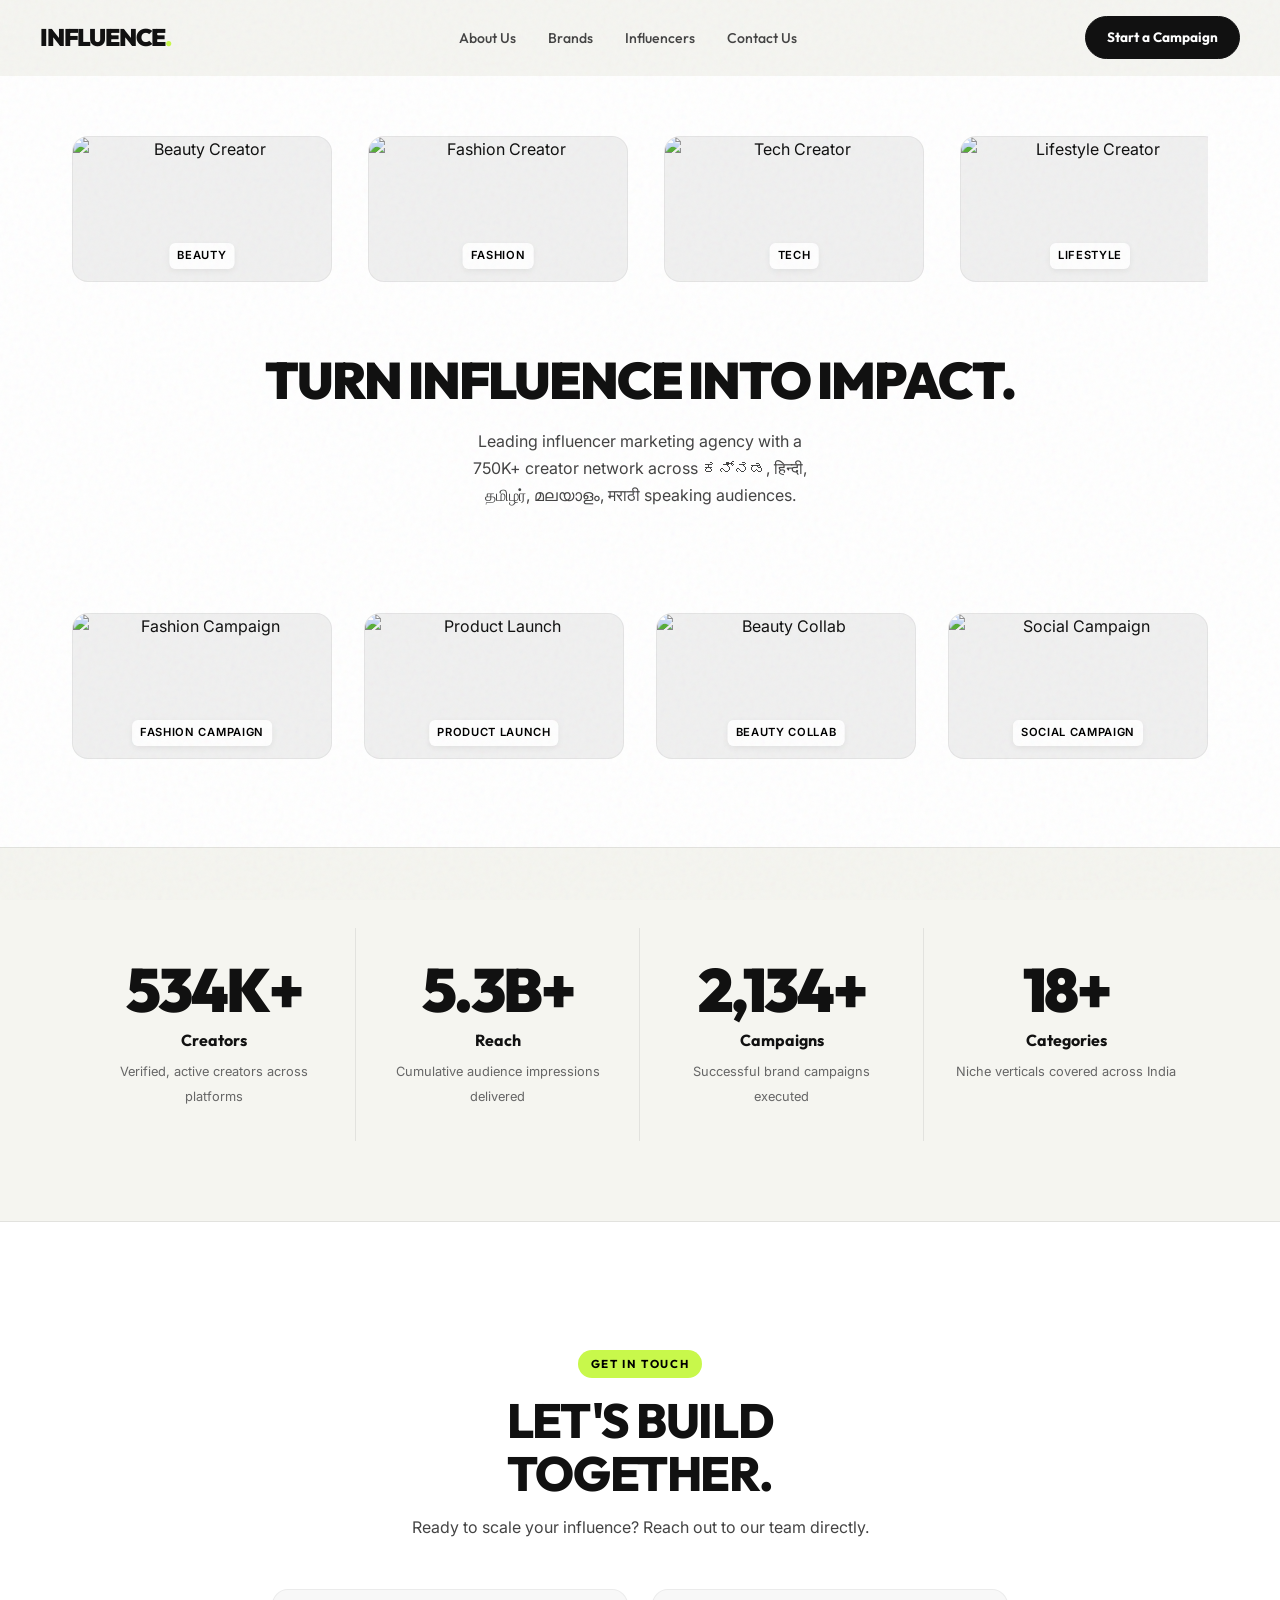
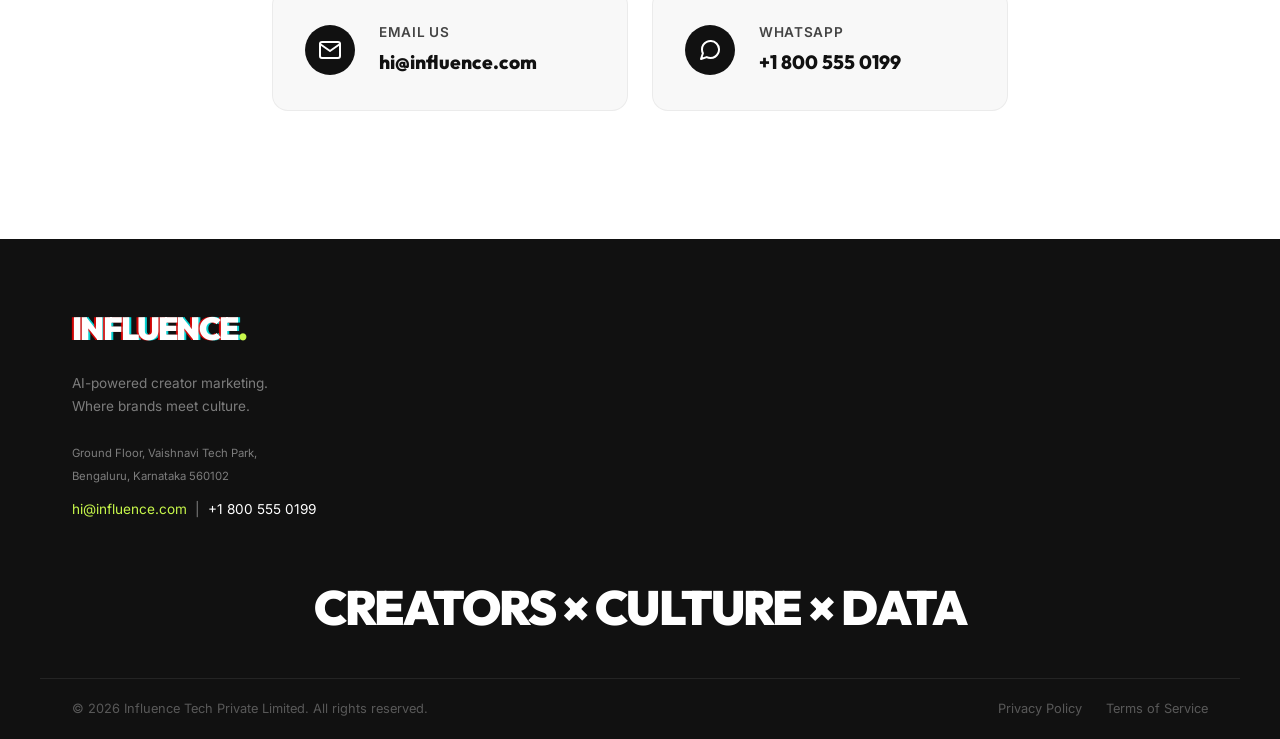
==== commit f1616b4d: "UI enhancements: modify footer layout, styling adjustments for cards and hero section" ====
--- a/index.html
+++ b/index.html
@@ -143,12 +143,11 @@
           </div>
         </div>
 
-        <h1 class="hero-title">
-          TURN INFLUENCE<br />
-          INTO <span class="accent">IMPACT.</span>
+        <h1 class="hero-title" style="white-space: nowrap;">
+          TURN INFLUENCE INTO <span class="accent">IMPACT.</span>
         </h1>
         <p class="hero-subtitle">
-          Leading influencer marketing agency with a 750K+ creator network across Kannada, Hindi, Tamil, and Malayalam-speaking audiences.
+          Leading influencer marketing agency with a 750K+ creator network across ಕನ್ನಡ, हिन्दी, தமிழர், മലയാളം, मराठी speaking audiences.
         </p>
 
         <div class="impact-marquee-container">
@@ -312,40 +311,12 @@
     <div class="footer-container">
       <div class="footer-brand">
         <a href="#" class="footer-logo-wrap" aria-label="Influence Home" style="text-decoration: none;">
-          <div class="logo-text" style="font-family: var(--font); font-size: 2rem; font-weight: 900; letter-spacing: -0.05em; color: #fff;">INFLUENCE<span style="color: var(--lime);">.</span></div>
+          <div class="logo-text" style="font-family: var(--font); font-size: 2rem; font-weight: 900; letter-spacing: -0.05em; color: #fff; text-shadow: -2px 0 0 rgba(255,0,0,0.8), 2px 0 0 rgba(0,255,255,0.8);">INFLUENCE<span style="color: var(--lime); text-shadow: none;">.</span></div>
           <span class="footer-logo-text" style="display:none;">Influence</span>
         </a>
         <p class="footer-tagline">AI-powered creator marketing.<br />Where brands meet culture.<br /><br />
         <small>Ground Floor, Vaishnavi Tech Park,<br />Bengaluru, Karnataka 560102</small></p>
         <p class="footer-email"><a href="mailto:hi@influence.com" style="color: var(--lime);">hi@influence.com</a> &nbsp;|&nbsp; <a href="tel:+18005550199" style="color: #fff; text-decoration: none;">+1 800 555 0199</a></p>
-      </div>
-      <div class="footer-links">
-        <div class="footer-col">
-          <h4>Platform</h4>
-          <a href="#">Creator Discovery</a>
-          <a href="#">Campaign Manager</a>
-          <a href="#">Analytics Suite</a>
-          <a href="#">Fraud Detection</a>
-        </div>
-        <div class="footer-col">
-          <h4>Solutions</h4>
-          <a href="#">Brand Campaigns</a>
-          <a href="#">UGC Creation</a>
-          <a href="#">Influencer Marketing</a>
-        </div>
-        <div class="footer-col">
-          <h4>Company</h4>
-          <a href="#">About Us</a>
-          <a href="#">Case Studies</a>
-          <a href="#">Careers</a>
-          <a href="#">Contact</a>
-        </div>
-        <div class="footer-col">
-          <h4>Developers</h4>
-          <a href="#">API Documentation</a>
-          <a href="#">Webhooks</a>
-          <a href="#">System Status</a>
-        </div>
       </div>
     </div>
     <div style="text-align: center; font-family: var(--font); font-size: 3rem; font-weight: 900; letter-spacing: -0.04em; margin-bottom: 2rem; color: #fff;">CREATORS × CULTURE × DATA</div>
--- a/styles.css
+++ b/styles.css
@@ -54,8 +54,8 @@
 .hero-content { text-align: center; display: flex; flex-direction: column; align-items: center; }
 .hero-eyebrow { display: inline-flex; align-items: center; gap: 0.4rem; font-family: var(--font); font-size: 0.75rem; font-weight: 700; letter-spacing: 0.12em; text-transform: uppercase; background: var(--lime); color: var(--black); padding: 0.35rem 1rem; border-radius: 100px; margin-bottom: 2rem; }
 .eyebrow-plus { font-size: 1rem; font-weight: 900; }
-.hero-title { font-family: var(--font); font-size: clamp(2.8rem,5.5vw,5rem); font-weight: 900; line-height: 1.05; letter-spacing: -0.04em; color: var(--black); margin-bottom: 1.25rem; }
-.hero-subtitle { font-size: 1rem; color: var(--gray); max-width: 440px; margin-bottom: 2rem; line-height: 1.7; }
+.hero-title { font-family: var(--font); font-size: clamp(1.4rem, 4.5vw, 3.2rem); font-weight: 900; line-height: 1.05; letter-spacing: -0.04em; color: var(--black); margin-bottom: 1.25rem; }
+.hero-subtitle { font-size: 1rem; color: var(--gray); max-width: 440px; margin-bottom: 2rem; line-height: 1.7; text-align: center; text-wrap: balance; }
 .hero-actions { display: flex; align-items: center; gap: 1rem; margin-bottom: 0; }
 .trust-label { font-size: 0.78rem; color: var(--gray); font-weight: 500; }
 .trust-avatars { display: flex; }
@@ -474,7 +474,7 @@
   .timeline-node:last-child .tl-line { display: none !important; }
   
   /* Typography Adjustments */
-  .hero-title { font-size: clamp(2.5rem, 8vw, 3.5rem); }
+  .hero-title { font-size: clamp(1.2rem, 4vw, 2.5rem); }
   .section-title, .trusted-header h2, .trends-header h2, .finale-title { font-size: clamp(2rem, 7vw, 2.5rem) !important; }
   
   /* Trends */
@@ -559,11 +559,10 @@
 }
 
 .creator-card {
-  --h-offset: 0px;
   position: relative;
-  width: 125px;
-  height: calc(175px + var(--h-offset));
-  border-radius: 14px;
+  width: 260px;
+  height: 146px;
+  border-radius: 16px;
   overflow: hidden;
   display: inline-block;
   border: 1px solid rgba(0,0,0,0.05);
@@ -571,41 +570,18 @@
   background: #f0f0f0;
 }
 
-.creator-card:nth-child(5n+1) {
-  transform: translateY(-12px);
-  --h-offset: 5px;
-}
-.creator-card:nth-child(5n+2) {
-  transform: translateY(15px);
-  --h-offset: -10px;
-}
-.creator-card:nth-child(5n+3) {
-  transform: translateY(-5px);
-  --h-offset: 0px;
-}
-.creator-card:nth-child(5n+4) {
-  transform: translateY(10px);
-  --h-offset: -5px;
-}
-.creator-card:nth-child(5n+5) {
-  transform: translateY(-18px);
-  --h-offset: 10px;
-}
-
 .creator-card img {
   width: 100%;
   height: 100%;
   object-fit: cover;
   display: block;
-  filter: grayscale(20%) contrast(1.05);
-  transition: filter 0.4s ease, transform 0.4s ease;
+  transition: transform 0.4s ease;
 }
 
 .creator-card:hover {
   z-index: 10;
 }
 .creator-card:hover img {
-  filter: grayscale(0%) contrast(1.1);
   transform: scale(1.05);
 }
 
@@ -629,20 +605,20 @@
 
 @media (max-width: 1024px) {
   .creator-card {
-    width: 110px;
-    height: calc(154px + var(--h-offset));
+    width: 220px;
+    height: 124px;
   }
 }
 
 @media (max-width: 768px) {
   .creator-card {
-    width: 95px;
-    height: calc(133px + var(--h-offset));
-    border-radius: 12px;
+    width: 180px;
+    height: 101px;
+    border-radius: 14px;
   }
   .creator-marquee-row {
-    gap: 1rem;
-    padding-right: 1rem;
+    gap: 1.5rem;
+    padding-right: 1.5rem;
   }
   .creator-marquee-container::before, .creator-marquee-container::after {
     width: 10vw;
@@ -650,8 +626,8 @@
 }
 @media (max-width: 480px) {
   .creator-card {
-    width: 85px;
-    height: calc(119px + var(--h-offset));
+    width: 150px;
+    height: 84px;
   }
 }
 
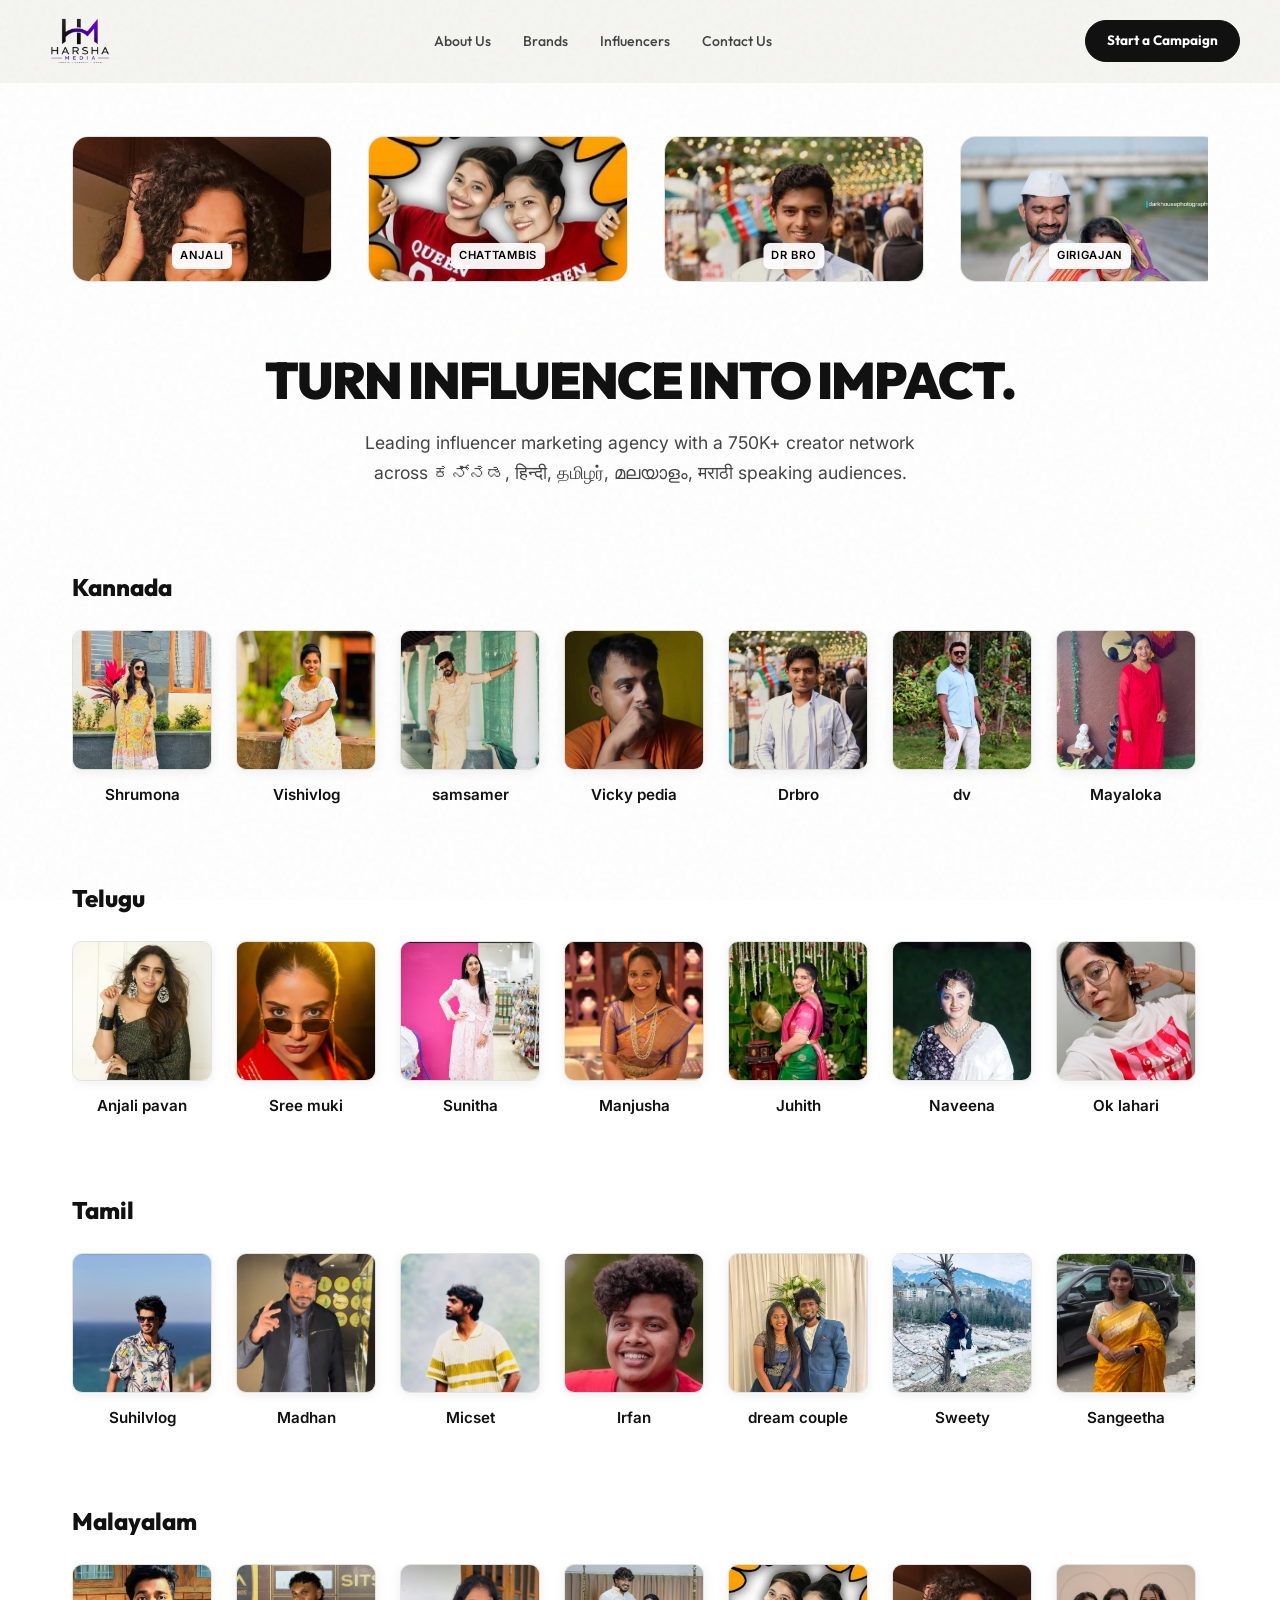
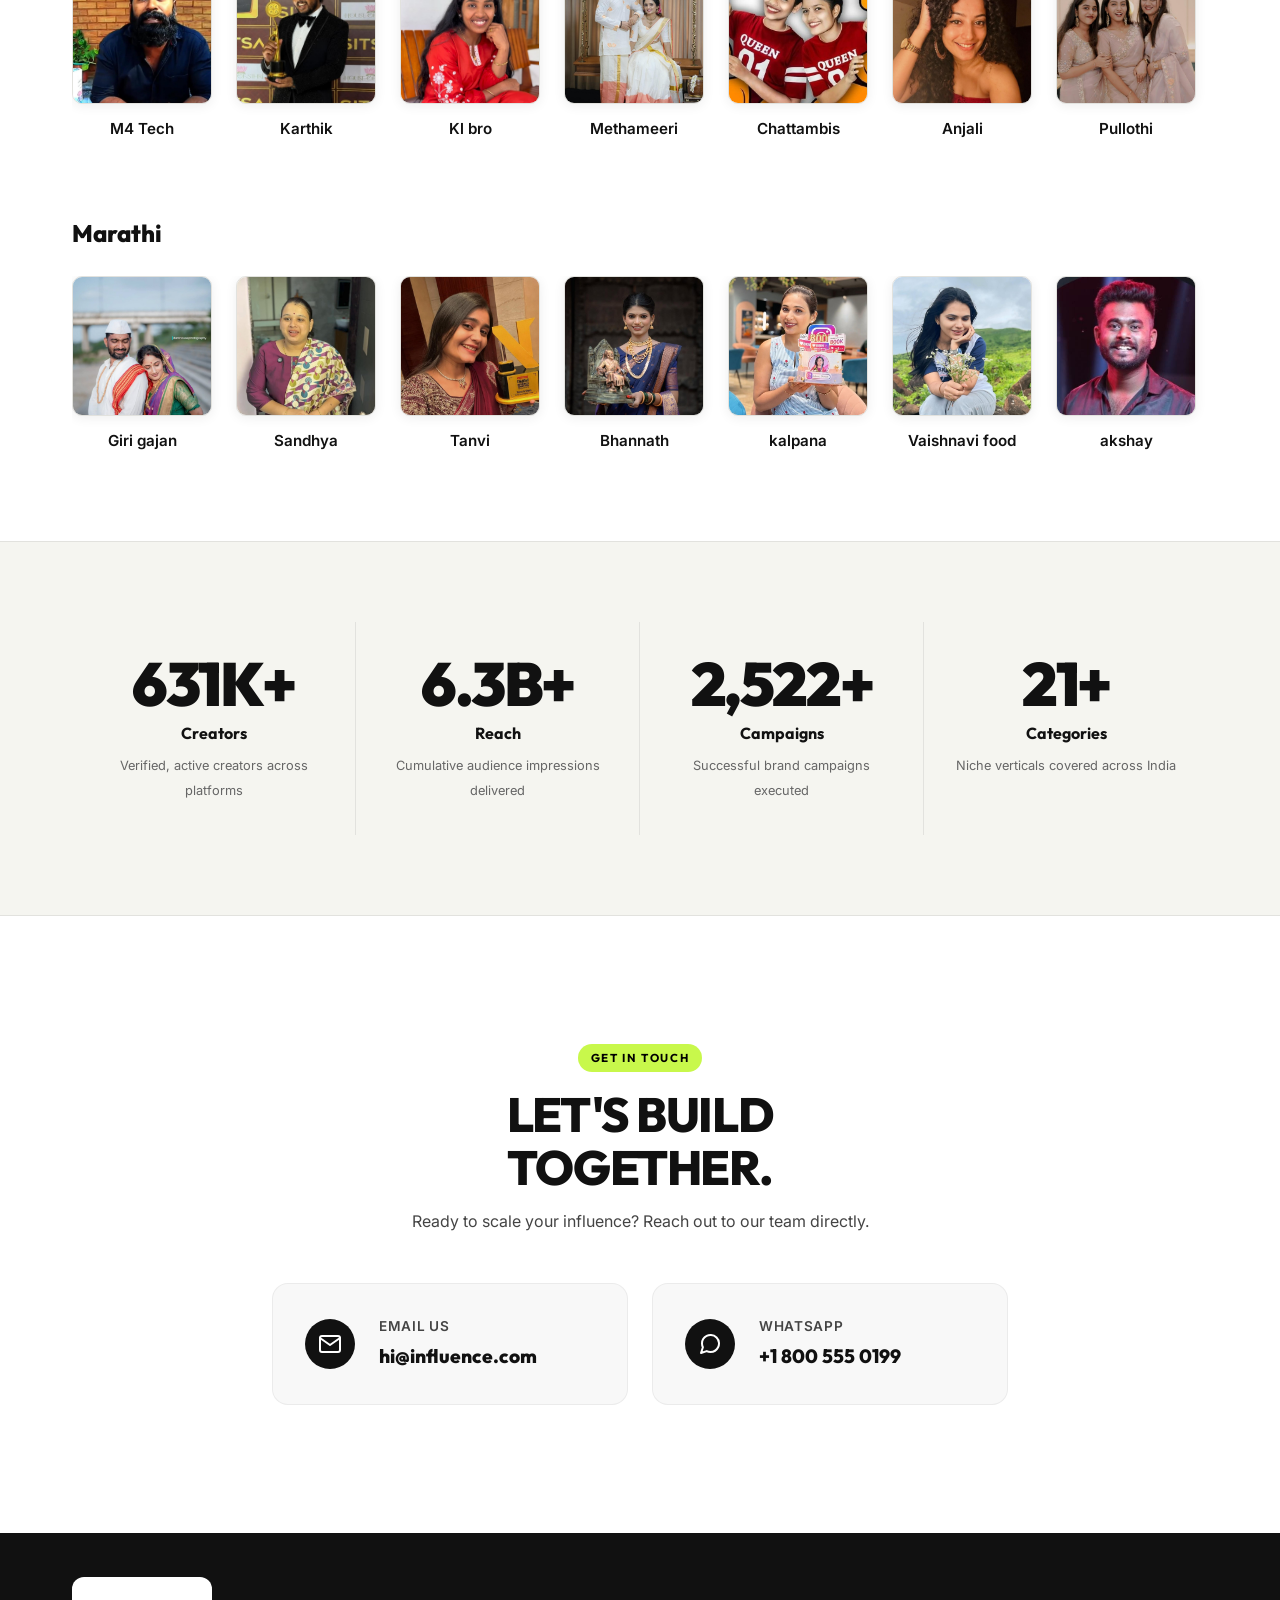
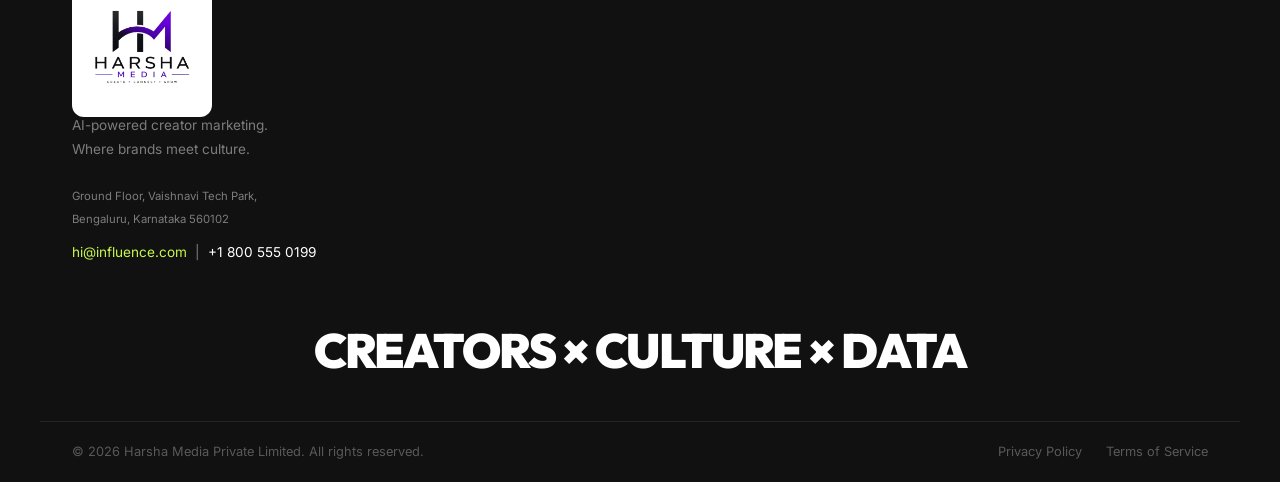
==== commit 27e3807b: "Fix mobile responsiveness and apply left-to-right marquee animations to all language rows" ====
--- a/index.html
+++ b/index.html
@@ -3,7 +3,7 @@
 <head>
   <meta charset="UTF-8" />
   <meta name="viewport" content="width=device-width, initial-scale=1.0" />
-  <title>Influence — Premium Influencer Marketing Agency</title>
+  <title>Harsha Media — Premium Influencer Marketing Agency</title>
   <meta name="description" content="Leading influencer marketing agency in India with 750K+ creators network. Drive 10X better reach with Nano, Micro, Macro, Mega influencer to celebrity campaigns." />
   <link rel="preconnect" href="https://fonts.googleapis.com" />
   <link rel="preconnect" href="https://fonts.gstatic.com" crossorigin />
@@ -17,8 +17,9 @@
   <!-- ================= NAV ================= -->
   <nav class="navbar" id="navbar">
     <div class="nav-container">
-      <a href="index.html" class="nav-logo-wrap" id="nav-logo" aria-label="Influence Home" style="text-decoration: none;">
-        <div class="logo-text" style="font-family: var(--font); font-size: 1.5rem; font-weight: 900; letter-spacing: -0.05em; color: var(--black);">INFLUENCE<span style="color: var(--lime);">.</span></div>
+      <a href="index.html" class="nav-logo-wrap" id="nav-logo" aria-label="Harsha Media Home" style="text-decoration: none; display: flex; align-items: center;">
+        <img src="harsha_logo.png" alt="Harsha Media Logo" style="height: 80px; margin: -15px 0; mix-blend-mode: multiply;" onerror="this.style.display='none'; this.nextElementSibling.style.display='block';" />
+        <div class="logo-text" style="display:none; font-family: var(--font); font-size: 1.5rem; font-weight: 900; letter-spacing: -0.05em; color: var(--black);">HARSHA MEDIA</div>
       </a>
       <ul class="nav-links" id="nav-links">
         <li><a href="about.html">About Us</a></li>
@@ -43,199 +44,451 @@
           <div class="creator-marquee-row">
             <!-- Block 1 -->
             <div class="creator-card">
-              <img src="https://images.unsplash.com/photo-1524504388940-b1c1722653e1?auto=format&fit=crop&w=300&h=400&q=80" alt="Beauty Creator" loading="lazy" />
-              <div class="creator-label">BEAUTY</div>
-            </div>
-            <div class="creator-card">
-              <img src="https://images.unsplash.com/photo-1534528741775-53994a69daeb?auto=format&fit=crop&w=300&h=400&q=80" alt="Fashion Creator" loading="lazy" />
-              <div class="creator-label">FASHION</div>
-            </div>
-            <div class="creator-card">
-              <img src="https://images.unsplash.com/photo-1507003211169-0a1dd7228f2d?auto=format&fit=crop&w=300&h=400&q=80" alt="Tech Creator" loading="lazy" />
-              <div class="creator-label">TECH</div>
-            </div>
-            <div class="creator-card">
-              <img src="https://images.unsplash.com/photo-1517841905240-472988babdf9?auto=format&fit=crop&w=300&h=400&q=80" alt="Lifestyle Creator" loading="lazy" />
-              <div class="creator-label">LIFESTYLE</div>
-            </div>
-            <div class="creator-card">
-              <img src="https://images.unsplash.com/photo-1531746020798-e6953c6e8e04?auto=format&fit=crop&w=300&h=400&q=80" alt="Travel Creator" loading="lazy" />
-              <div class="creator-label">TRAVEL</div>
-            </div>
-            <div class="creator-card">
-              <img src="https://images.unsplash.com/photo-1535713875002-d1d0cf377fde?auto=format&fit=crop&w=300&h=400&q=80" alt="Gaming Creator" loading="lazy" />
-              <div class="creator-label">GAMING</div>
-            </div>
-            <div class="creator-card">
-              <img src="https://images.unsplash.com/photo-1506794778202-cad84cf45f1d?auto=format&fit=crop&w=300&h=400&q=80" alt="Fitness Creator" loading="lazy" />
-              <div class="creator-label">FITNESS</div>
-            </div>
-            <div class="creator-card">
-              <img src="https://images.unsplash.com/photo-1544005313-94ddf0286df2?auto=format&fit=crop&w=300&h=400&q=80" alt="Food Creator" loading="lazy" />
-              <div class="creator-label">FOOD</div>
-            </div>
-            <div class="creator-card">
-              <img src="https://images.unsplash.com/photo-1488161628813-04466f872be2?auto=format&fit=crop&w=300&h=400&q=80" alt="Business Creator" loading="lazy" />
-              <div class="creator-label">BUSINESS</div>
-            </div>
-            <div class="creator-card">
-              <img src="https://images.unsplash.com/photo-1500648767791-00dcc994a43e?auto=format&fit=crop&w=300&h=400&q=80" alt="Entertainment Creator" loading="lazy" />
-              <div class="creator-label">ENTERTAINMENT</div>
-            </div>
-            <div class="creator-card">
-              <img src="https://images.unsplash.com/photo-1554151228-14d9def656e4?auto=format&fit=crop&w=300&h=400&q=80" alt="Beauty Creator" loading="lazy" />
-              <div class="creator-label">BEAUTY</div>
-            </div>
-            <div class="creator-card">
-              <img src="https://images.unsplash.com/photo-1494790108377-be9c29b29330?auto=format&fit=crop&w=300&h=400&q=80" alt="Fashion Creator" loading="lazy" />
-              <div class="creator-label">FASHION</div>
+              <img src="anjali.jpg" alt="Anjali" loading="lazy" />
+              <div class="creator-label">ANJALI</div>
+            </div>
+            <div class="creator-card">
+              <img src="chattambis.jpg" alt="Chattambis" loading="lazy" />
+              <div class="creator-label">CHATTAMBIS</div>
+            </div>
+            <div class="creator-card">
+              <img src="drbro.jpg" alt="Dr Bro" loading="lazy" />
+              <div class="creator-label">DR BRO</div>
+            </div>
+            <div class="creator-card">
+              <img src="girigajan.jpg" alt="Girigajan" class="pos-low" loading="lazy" />
+              <div class="creator-label">GIRIGAJAN</div>
+            </div>
+            <div class="creator-card">
+              <img src="irfan.jpg" alt="Irfan" class="pos-low" loading="lazy" />
+              <div class="creator-label">IRFAN</div>
+            </div>
+            <div class="creator-card">
+              <img src="kalpana.jpg" alt="Kalpana" class="pos-low" loading="lazy" />
+              <div class="creator-label">KALPANA</div>
+            </div>
+            <div class="creator-card">
+              <img src="karthik.jpg" alt="Karthik" loading="lazy" />
+              <div class="creator-label">KARTHIK</div>
+            </div>
+            <div class="creator-card">
+              <img src="m4tech.jpg" alt="M4Tech" loading="lazy" />
+              <div class="creator-label">M4TECH</div>
+            </div>
+            <div class="creator-card">
+              <img src="madhan.jpg" alt="Madhan" loading="lazy" />
+              <div class="creator-label">MADHAN</div>
+            </div>
+            <div class="creator-card">
+              <img src="micset.jpg" alt="Micset" loading="lazy" />
+              <div class="creator-label">MICSET</div>
+            </div>
+            <div class="creator-card">
+              <img src="sreemukhi.jpg" alt="Sreemukhi" class="pos-low" loading="lazy" />
+              <div class="creator-label">SREEMUKHI</div>
+            </div>
+            <div class="creator-card">
+              <img src="vickypedia.jpg" alt="Vickypedia" class="pos-low" loading="lazy" />
+              <div class="creator-label">VICKYPEDIA</div>
             </div>
 
             <!-- Block 2 (duplicate for seamless loop) -->
             <div class="creator-card">
-              <img src="https://images.unsplash.com/photo-1524504388940-b1c1722653e1?auto=format&fit=crop&w=300&h=400&q=80" alt="Beauty Creator" loading="lazy" />
-              <div class="creator-label">BEAUTY</div>
-            </div>
-            <div class="creator-card">
-              <img src="https://images.unsplash.com/photo-1534528741775-53994a69daeb?auto=format&fit=crop&w=300&h=400&q=80" alt="Fashion Creator" loading="lazy" />
-              <div class="creator-label">FASHION</div>
-            </div>
-            <div class="creator-card">
-              <img src="https://images.unsplash.com/photo-1507003211169-0a1dd7228f2d?auto=format&fit=crop&w=300&h=400&q=80" alt="Tech Creator" loading="lazy" />
-              <div class="creator-label">TECH</div>
-            </div>
-            <div class="creator-card">
-              <img src="https://images.unsplash.com/photo-1517841905240-472988babdf9?auto=format&fit=crop&w=300&h=400&q=80" alt="Lifestyle Creator" loading="lazy" />
-              <div class="creator-label">LIFESTYLE</div>
-            </div>
-            <div class="creator-card">
-              <img src="https://images.unsplash.com/photo-1531746020798-e6953c6e8e04?auto=format&fit=crop&w=300&h=400&q=80" alt="Travel Creator" loading="lazy" />
-              <div class="creator-label">TRAVEL</div>
-            </div>
-            <div class="creator-card">
-              <img src="https://images.unsplash.com/photo-1535713875002-d1d0cf377fde?auto=format&fit=crop&w=300&h=400&q=80" alt="Gaming Creator" loading="lazy" />
-              <div class="creator-label">GAMING</div>
-            </div>
-            <div class="creator-card">
-              <img src="https://images.unsplash.com/photo-1506794778202-cad84cf45f1d?auto=format&fit=crop&w=300&h=400&q=80" alt="Fitness Creator" loading="lazy" />
-              <div class="creator-label">FITNESS</div>
-            </div>
-            <div class="creator-card">
-              <img src="https://images.unsplash.com/photo-1544005313-94ddf0286df2?auto=format&fit=crop&w=300&h=400&q=80" alt="Food Creator" loading="lazy" />
-              <div class="creator-label">FOOD</div>
-            </div>
-            <div class="creator-card">
-              <img src="https://images.unsplash.com/photo-1488161628813-04466f872be2?auto=format&fit=crop&w=300&h=400&q=80" alt="Business Creator" loading="lazy" />
-              <div class="creator-label">BUSINESS</div>
-            </div>
-            <div class="creator-card">
-              <img src="https://images.unsplash.com/photo-1500648767791-00dcc994a43e?auto=format&fit=crop&w=300&h=400&q=80" alt="Entertainment Creator" loading="lazy" />
-              <div class="creator-label">ENTERTAINMENT</div>
-            </div>
-            <div class="creator-card">
-              <img src="https://images.unsplash.com/photo-1554151228-14d9def656e4?auto=format&fit=crop&w=300&h=400&q=80" alt="Beauty Creator" loading="lazy" />
-              <div class="creator-label">BEAUTY</div>
-            </div>
-            <div class="creator-card">
-              <img src="https://images.unsplash.com/photo-1494790108377-be9c29b29330?auto=format&fit=crop&w=300&h=400&q=80" alt="Fashion Creator" loading="lazy" />
-              <div class="creator-label">FASHION</div>
+              <img src="anjali.jpg" alt="Anjali" class="pos-low" loading="lazy" />
+              <div class="creator-label">ANJALI</div>
+            </div>
+            <div class="creator-card">
+              <img src="chattambis.jpg" alt="Chattambis" loading="lazy" />
+              <div class="creator-label">CHATTAMBIS</div>
+            </div>
+            <div class="creator-card">
+              <img src="drbro.jpg" alt="Dr Bro" loading="lazy" />
+              <div class="creator-label">DR BRO</div>
+            </div>
+            <div class="creator-card">
+              <img src="girigajan.jpg" alt="Girigajan" class="pos-low" loading="lazy" />
+              <div class="creator-label">GIRIGAJAN</div>
+            </div>
+            <div class="creator-card">
+              <img src="irfan.jpg" alt="Irfan" class="pos-low" loading="lazy" />
+              <div class="creator-label">IRFAN</div>
+            </div>
+            <div class="creator-card">
+              <img src="kalpana.jpg" alt="Kalpana" class="pos-low" loading="lazy" />
+              <div class="creator-label">KALPANA</div>
+            </div>
+            <div class="creator-card">
+              <img src="karthik.jpg" alt="Karthik" loading="lazy" />
+              <div class="creator-label">KARTHIK</div>
+            </div>
+            <div class="creator-card">
+              <img src="m4tech.jpg" alt="M4Tech" loading="lazy" />
+              <div class="creator-label">M4TECH</div>
+            </div>
+            <div class="creator-card">
+              <img src="madhan.jpg" alt="Madhan" loading="lazy" />
+              <div class="creator-label">MADHAN</div>
+            </div>
+            <div class="creator-card">
+              <img src="micset.jpg" alt="Micset" loading="lazy" />
+              <div class="creator-label">MICSET</div>
+            </div>
+            <div class="creator-card">
+              <img src="sreemukhi.jpg" alt="Sreemukhi" class="pos-low" loading="lazy" />
+              <div class="creator-label">SREEMUKHI</div>
+            </div>
+            <div class="creator-card">
+              <img src="vickypedia.jpg" alt="Vickypedia" class="pos-low" loading="lazy" />
+              <div class="creator-label">VICKYPEDIA</div>
             </div>
           </div>
         </div>
 
-        <h1 class="hero-title" style="white-space: nowrap;">
+        <h1 class="hero-title">
           TURN INFLUENCE INTO <span class="accent">IMPACT.</span>
         </h1>
         <p class="hero-subtitle">
           Leading influencer marketing agency with a 750K+ creator network across ಕನ್ನಡ, हिन्दी, தமிழர், മലയാളം, मराठी speaking audiences.
         </p>
 
-        <div class="impact-marquee-container">
-          <div class="impact-marquee-row">
-            <!-- Block 1 -->
-            <div class="impact-card">
-              <img src="https://images.unsplash.com/photo-1483985988355-763728e1935b?auto=format&fit=crop&w=400&h=250&q=80" alt="Fashion Campaign" loading="lazy" />
-              <div class="impact-label">FASHION CAMPAIGN</div>
-            </div>
-            <div class="impact-card">
-              <img src="https://images.unsplash.com/photo-1542291026-7eec264c27ff?auto=format&fit=crop&w=400&h=250&q=80" alt="Product Launch" loading="lazy" />
-              <div class="impact-label">PRODUCT LAUNCH</div>
-            </div>
-            <div class="impact-card">
-              <img src="https://images.unsplash.com/photo-1522337660859-02fbefca4702?auto=format&fit=crop&w=400&h=250&q=80" alt="Beauty Collab" loading="lazy" />
-              <div class="impact-label">BEAUTY COLLAB</div>
-            </div>
-            <div class="impact-card">
-              <img src="https://images.unsplash.com/photo-1611162617474-5b21e879e113?auto=format&fit=crop&w=400&h=250&q=80" alt="Social Campaign" loading="lazy" />
-              <div class="impact-label">SOCIAL CAMPAIGN</div>
-            </div>
-            <div class="impact-card">
-              <img src="https://images.unsplash.com/photo-1496181133206-80ce9b88a853?auto=format&fit=crop&w=400&h=250&q=80" alt="Tech Campaign" loading="lazy" />
-              <div class="impact-label">TECH LAUNCH</div>
-            </div>
-            <div class="impact-card">
-              <img src="https://images.unsplash.com/photo-1476514525535-07fb3b4ae5f1?auto=format&fit=crop&w=400&h=250&q=80" alt="Travel Campaign" loading="lazy" />
-              <div class="impact-label">TRAVEL</div>
-            </div>
-            <div class="impact-card">
-              <img src="https://images.unsplash.com/photo-1611162617474-5b21e879e113?auto=format&fit=crop&w=400&h=250&q=80" alt="Creator Content" loading="lazy" />
-              <div class="impact-label">CREATOR CONTENT</div>
-            </div>
-            <div class="impact-card">
-              <img src="https://images.unsplash.com/photo-1511556532299-8f662fc26c06?auto=format&fit=crop&w=400&h=250&q=80" alt="Brand Collab" loading="lazy" />
-              <div class="impact-label">BRAND COLLAB</div>
-            </div>
-            <div class="impact-card">
-              <img src="https://images.unsplash.com/photo-1460925895917-afdab827c52f?auto=format&fit=crop&w=400&h=250&q=80" alt="Impact Analytics" loading="lazy" />
-              <div class="impact-label">IMPACT</div>
-            </div>
-            <div class="impact-card">
-              <img src="https://images.unsplash.com/photo-1504674900247-0877df9cc836?auto=format&fit=crop&w=400&h=250&q=80" alt="Food Campaign" loading="lazy" />
-              <div class="impact-label">FOOD CAMPAIGN</div>
-            </div>
-
-            <!-- Block 2 -->
-            <div class="impact-card">
-              <img src="https://images.unsplash.com/photo-1483985988355-763728e1935b?auto=format&fit=crop&w=400&h=250&q=80" alt="Fashion Campaign" loading="lazy" />
-              <div class="impact-label">FASHION CAMPAIGN</div>
-            </div>
-            <div class="impact-card">
-              <img src="https://images.unsplash.com/photo-1542291026-7eec264c27ff?auto=format&fit=crop&w=400&h=250&q=80" alt="Product Launch" loading="lazy" />
-              <div class="impact-label">PRODUCT LAUNCH</div>
-            </div>
-            <div class="impact-card">
-              <img src="https://images.unsplash.com/photo-1522337660859-02fbefca4702?auto=format&fit=crop&w=400&h=250&q=80" alt="Beauty Collab" loading="lazy" />
-              <div class="impact-label">BEAUTY COLLAB</div>
-            </div>
-            <div class="impact-card">
-              <img src="https://images.unsplash.com/photo-1611162617474-5b21e879e113?auto=format&fit=crop&w=400&h=250&q=80" alt="Social Campaign" loading="lazy" />
-              <div class="impact-label">SOCIAL CAMPAIGN</div>
-            </div>
-            <div class="impact-card">
-              <img src="https://images.unsplash.com/photo-1496181133206-80ce9b88a853?auto=format&fit=crop&w=400&h=250&q=80" alt="Tech Campaign" loading="lazy" />
-              <div class="impact-label">TECH LAUNCH</div>
-            </div>
-            <div class="impact-card">
-              <img src="https://images.unsplash.com/photo-1476514525535-07fb3b4ae5f1?auto=format&fit=crop&w=400&h=250&q=80" alt="Travel Campaign" loading="lazy" />
-              <div class="impact-label">TRAVEL</div>
-            </div>
-            <div class="impact-card">
-              <img src="https://images.unsplash.com/photo-1611162617474-5b21e879e113?auto=format&fit=crop&w=400&h=250&q=80" alt="Creator Content" loading="lazy" />
-              <div class="impact-label">CREATOR CONTENT</div>
-            </div>
-            <div class="impact-card">
-              <img src="https://images.unsplash.com/photo-1511556532299-8f662fc26c06?auto=format&fit=crop&w=400&h=250&q=80" alt="Brand Collab" loading="lazy" />
-              <div class="impact-label">BRAND COLLAB</div>
-            </div>
-            <div class="impact-card">
-              <img src="https://images.unsplash.com/photo-1460925895917-afdab827c52f?auto=format&fit=crop&w=400&h=250&q=80" alt="Impact Analytics" loading="lazy" />
-              <div class="impact-label">IMPACT</div>
-            </div>
-            <div class="impact-card">
-              <img src="https://images.unsplash.com/photo-1504674900247-0877df9cc836?auto=format&fit=crop&w=400&h=250&q=80" alt="Food Campaign" loading="lazy" />
-              <div class="impact-label">FOOD CAMPAIGN</div>
-            </div>
-          </div>
+        <div class="language-sections">
+          
+          <!-- KANNADA -->
+          <div class="lang-row">
+            <div class="lang-header">Kannada</div>
+            <div class="lang-scroll auto-marquee">
+              <div class="lang-scroll-track">
+                <!-- Original Cards -->
+                <a href="https://www.instagram.com/shru_mona_vlogs?igsh=MTRoZmRtMWQ0bmpmZA==" target="_blank" rel="noopener" class="inf-card">
+                  <div class="inf-img"><img src="shrumona.jpg" alt="Shrumona" loading="lazy"></div>
+                  <div class="inf-name">Shrumona</div>
+                </a>
+                <a href="https://www.instagram.com/vishi_gowda?igsh=cWR6NWo5NndzaWpl" target="_blank" rel="noopener" class="inf-card">
+                  <div class="inf-img"><img src="vishivlog.jpg" alt="Vishivlog" loading="lazy"></div>
+                  <div class="inf-name">Vishivlog</div>
+                </a>
+                <a href="https://www.instagram.com/samsameer_insta?igsh=a2o3NXpxeXhjc2I1" target="_blank" rel="noopener" class="inf-card">
+                  <div class="inf-img"><img src="samsameer.jpg" alt="samsamer" loading="lazy"></div>
+                  <div class="inf-name">samsamer</div>
+                </a>
+                <a href="https://www.instagram.com/vickypedia_007igsh=MWo0MXl3eG9zZzluZQ==" target="_blank" rel="noopener" class="inf-card">
+                  <div class="inf-img"><img src="vickypedia.jpg" alt="Vicky pedia" loading="lazy"></div>
+                  <div class="inf-name">Vicky pedia</div>
+                </a>
+                <a href="https://www.instagram.com/drbrokannada?igsh=bmRxcTM2a2txcGo1" target="_blank" rel="noopener" class="inf-card">
+                  <div class="inf-img"><img src="drbro.jpg" alt="Drbro" loading="lazy"></div>
+                  <div class="inf-name">Drbro</div>
+                </a>
+                <a href="https://www.instagram.com/deepu.vlogs?igsh=cmMwdzlhY3h4ejN0" target="_blank" rel="noopener" class="inf-card">
+                  <div class="inf-img"><img src="dv.jpg" alt="dv" loading="lazy"></div>
+                  <div class="inf-name">dv</div>
+                </a>
+                <a href="https://www.instagram.com/mayalokakannada?igsh=MWNidHd2ejlnOTR5aA==" target="_blank" rel="noopener" class="inf-card">
+                  <div class="inf-img"><img src="mayaloka.jpg" alt="Mayaloka" loading="lazy"></div>
+                  <div class="inf-name">Mayaloka</div>
+                </a>
+                
+                <!-- Duplicate Cards for Seamless Infinite Loop -->
+                <a href="https://www.instagram.com/shru_mona_vlogs?igsh=MTRoZmRtMWQ0bmpmZA==" target="_blank" rel="noopener" class="inf-card" aria-hidden="true" tabindex="-1">
+                  <div class="inf-img"><img src="shrumona.jpg" alt="Shrumona" loading="lazy"></div>
+                  <div class="inf-name">Shrumona</div>
+                </a>
+                <a href="https://www.instagram.com/vishi_gowda?igsh=cWR6NWo5NndzaWpl" target="_blank" rel="noopener" class="inf-card" aria-hidden="true" tabindex="-1">
+                  <div class="inf-img"><img src="vishivlog.jpg" alt="Vishivlog" loading="lazy"></div>
+                  <div class="inf-name">Vishivlog</div>
+                </a>
+                <a href="https://www.instagram.com/samsameer_insta?igsh=a2o3NXpxeXhjc2I1" target="_blank" rel="noopener" class="inf-card" aria-hidden="true" tabindex="-1">
+                  <div class="inf-img"><img src="samsameer.jpg" alt="samsamer" loading="lazy"></div>
+                  <div class="inf-name">samsamer</div>
+                </a>
+                <a href="https://www.instagram.com/vickypedia_007igsh=MWo0MXl3eG9zZzluZQ==" target="_blank" rel="noopener" class="inf-card" aria-hidden="true" tabindex="-1">
+                  <div class="inf-img"><img src="vickypedia.jpg" alt="Vicky pedia" loading="lazy"></div>
+                  <div class="inf-name">Vicky pedia</div>
+                </a>
+                <a href="https://www.instagram.com/drbrokannada?igsh=bmRxcTM2a2txcGo1" target="_blank" rel="noopener" class="inf-card" aria-hidden="true" tabindex="-1">
+                  <div class="inf-img"><img src="drbro.jpg" alt="Drbro" loading="lazy"></div>
+                  <div class="inf-name">Drbro</div>
+                </a>
+                <a href="https://www.instagram.com/deepu.vlogs?igsh=cmMwdzlhY3h4ejN0" target="_blank" rel="noopener" class="inf-card" aria-hidden="true" tabindex="-1">
+                  <div class="inf-img"><img src="dv.jpg" alt="dv" loading="lazy"></div>
+                  <div class="inf-name">dv</div>
+                </a>
+                <a href="https://www.instagram.com/mayalokakannada?igsh=MWNidHd2ejlnOTR5aA==" target="_blank" rel="noopener" class="inf-card" aria-hidden="true" tabindex="-1">
+                  <div class="inf-img"><img src="mayaloka.jpg" alt="Mayaloka" loading="lazy"></div>
+                  <div class="inf-name">Mayaloka</div>
+                </a>
+              </div>
+            </div>
+          </div>
+
+          <!-- TELUGU -->
+          <div class="lang-row">
+            <div class="lang-header">Telugu</div>
+            <div class="lang-scroll auto-marquee">
+              <div class="lang-scroll-track">
+                <!-- Original Cards -->
+              <a href="https://www.instagram.com/anjaliattota?igsh=eDAxOXphNTJpanJm" target="_blank" rel="noopener" class="inf-card">
+                <div class="inf-img"><img src="anjalipavan.jpg" alt="Anjali pavan" loading="lazy"></div>
+                <div class="inf-name">Anjali pavan</div>
+              </a>
+              <a href="https://www.instagram.com/sreemukhi?igsh=MWpoend1NGE0eGhwYg==" target="_blank" rel="noopener" class="inf-card">
+                <div class="inf-img"><img src="sreemukhi.jpg" alt="Sree muki" loading="lazy"></div>
+                <div class="inf-name">Sree muki</div>
+              </a>
+              <a href="https://www.instagram.com/sukrith_komarshetty?igsh=ZmtyMGRrcDh2MzM0" target="_blank" rel="noopener" class="inf-card">
+                <div class="inf-img"><img src="sunita.jpg" alt="Sunitha" loading="lazy"></div>
+                <div class="inf-name">Sunitha</div>
+              </a>
+              <a href="https://www.instagram.com/mom_n_cutiepies?igsh=MWwydGJpZG5mNHJ3MA==" target="_blank" rel="noopener" class="inf-card">
+                <div class="inf-img"><img src="manjusha.jpg" alt="Manjusha" loading="lazy"></div>
+                <div class="inf-name">Manjusha</div>
+              </a>
+              <a href="https://www.instagram.com/juhith_reddy13?igsh=MXY5cDFmZ2R0d290cQ==" target="_blank" rel="noopener" class="inf-card">
+                <div class="inf-img"><img src="juhith.jpg" alt="Juhith" loading="lazy"></div>
+                <div class="inf-name">Juhith</div>
+              </a>
+              <a href="https://www.instagram.com/naveenayataofficial?igsh=MXgyb2E2eDNqZHR2ZQ==" target="_blank" rel="noopener" class="inf-card">
+                <div class="inf-img"><img src="naveena.png" alt="Naveena" loading="lazy"></div>
+                <div class="inf-name">Naveena</div>
+              </a>
+              <a href="https://youtube.com/@oklahari?si=b48SyAmBBOVYGdeH" target="_blank" rel="noopener" class="inf-card">
+                <div class="inf-img"><img src="oklahari.jpg" alt="Ok lahari" loading="lazy"></div>
+                <div class="inf-name">Ok lahari</div>
+              </a>
+                <!-- Duplicate Cards for Seamless Infinite Loop -->
+              <a href="https://www.instagram.com/anjaliattota?igsh=eDAxOXphNTJpanJm" target="_blank" rel="noopener" class="inf-card" aria-hidden="true" tabindex="-1">
+                <div class="inf-img"><img src="anjalipavan.jpg" alt="Anjali pavan" loading="lazy"></div>
+                <div class="inf-name">Anjali pavan</div>
+              </a>
+              <a href="https://www.instagram.com/sreemukhi?igsh=MWpoend1NGE0eGhwYg==" target="_blank" rel="noopener" class="inf-card" aria-hidden="true" tabindex="-1">
+                <div class="inf-img"><img src="sreemukhi.jpg" alt="Sree muki" loading="lazy"></div>
+                <div class="inf-name">Sree muki</div>
+              </a>
+              <a href="https://www.instagram.com/sukrith_komarshetty?igsh=ZmtyMGRrcDh2MzM0" target="_blank" rel="noopener" class="inf-card" aria-hidden="true" tabindex="-1">
+                <div class="inf-img"><img src="sunita.jpg" alt="Sunitha" loading="lazy"></div>
+                <div class="inf-name">Sunitha</div>
+              </a>
+              <a href="https://www.instagram.com/mom_n_cutiepies?igsh=MWwydGJpZG5mNHJ3MA==" target="_blank" rel="noopener" class="inf-card" aria-hidden="true" tabindex="-1">
+                <div class="inf-img"><img src="manjusha.jpg" alt="Manjusha" loading="lazy"></div>
+                <div class="inf-name">Manjusha</div>
+              </a>
+              <a href="https://www.instagram.com/juhith_reddy13?igsh=MXY5cDFmZ2R0d290cQ==" target="_blank" rel="noopener" class="inf-card" aria-hidden="true" tabindex="-1">
+                <div class="inf-img"><img src="juhith.jpg" alt="Juhith" loading="lazy"></div>
+                <div class="inf-name">Juhith</div>
+              </a>
+              <a href="https://www.instagram.com/naveenayataofficial?igsh=MXgyb2E2eDNqZHR2ZQ==" target="_blank" rel="noopener" class="inf-card" aria-hidden="true" tabindex="-1">
+                <div class="inf-img"><img src="naveena.png" alt="Naveena" loading="lazy"></div>
+                <div class="inf-name">Naveena</div>
+              </a>
+              <a href="https://youtube.com/@oklahari?si=b48SyAmBBOVYGdeH" target="_blank" rel="noopener" class="inf-card" aria-hidden="true" tabindex="-1">
+                <div class="inf-img"><img src="oklahari.jpg" alt="Ok lahari" loading="lazy"></div>
+                <div class="inf-name">Ok lahari</div>
+              </a>
+              </div>
+            </div>
+          </div>
+
+          <!-- TAMIL -->
+          <div class="lang-row">
+            <div class="lang-header">Tamil</div>
+            <div class="lang-scroll auto-marquee">
+              <div class="lang-scroll-track">
+                <!-- Original Cards -->
+              <a href="https://youtu.be/Xtv3BGp55Mw?si=mdchejXHM2vUjjAA" target="_blank" rel="noopener" class="inf-card">
+                <div class="inf-img"><img src="suhilvlog.jpg" alt="Suhilvlog" loading="lazy"></div>
+                <div class="inf-name">Suhilvlog</div>
+              </a>
+              <a href="https://www.instagram.com/madangowri?igsh=MWo0ejl0ZWI4NDhrYQ==" target="_blank" rel="noopener" class="inf-card">
+                <div class="inf-img"><img src="madhan.jpg" alt="Madhan" loading="lazy"></div>
+                <div class="inf-name">Madhan</div>
+              </a>
+              <a href="https://youtu.be/6LXxQuLLFpw?si=8MvonOcQcss_u4h-" target="_blank" rel="noopener" class="inf-card">
+                <div class="inf-img"><img src="micset.jpg" alt="Micset" loading="lazy"></div>
+                <div class="inf-name">Micset</div>
+              </a>
+              <a href="https://youtu.be/R4F7h9LwKSY?si=jgizLTWpeWcTETSX" target="_blank" rel="noopener" class="inf-card">
+                <div class="inf-img"><img src="irfan.jpg" alt="Irfan" loading="lazy"></div>
+                <div class="inf-name">Irfan</div>
+              </a>
+              <a href="https://www.instagram.com/dream__couples__official/" target="_blank" rel="noopener" class="inf-card">
+                <div class="inf-img"><img src="dreamycouple.jpg" alt="dream couple" loading="lazy"></div>
+                <div class="inf-name">dream couple</div>
+              </a>
+              <a href="https://www.instagram.com/know_as_bby123?igsh=OGQ5ZDc2ODk2ZA==" target="_blank" rel="noopener" class="inf-card">
+                <div class="inf-img"><img src="sweety.jpg" alt="Sweety" loading="lazy"></div>
+                <div class="inf-name">Sweety</div>
+              </a>
+              <a href="https://www.instagram.com/itznaga_raj?igsh=ZWJpMGo4MjI0NXpk" target="_blank" rel="noopener" class="inf-card">
+                <div class="inf-img"><img src="sangeetha.jpg" alt="Sangeetha" loading="lazy"></div>
+                <div class="inf-name">Sangeetha</div>
+              </a>
+                <!-- Duplicate Cards for Seamless Infinite Loop -->
+              <a href="https://youtu.be/Xtv3BGp55Mw?si=mdchejXHM2vUjjAA" target="_blank" rel="noopener" class="inf-card" aria-hidden="true" tabindex="-1">
+                <div class="inf-img"><img src="suhilvlog.jpg" alt="Suhilvlog" loading="lazy"></div>
+                <div class="inf-name">Suhilvlog</div>
+              </a>
+              <a href="https://www.instagram.com/madangowri?igsh=MWo0ejl0ZWI4NDhrYQ==" target="_blank" rel="noopener" class="inf-card" aria-hidden="true" tabindex="-1">
+                <div class="inf-img"><img src="madhan.jpg" alt="Madhan" loading="lazy"></div>
+                <div class="inf-name">Madhan</div>
+              </a>
+              <a href="https://youtu.be/6LXxQuLLFpw?si=8MvonOcQcss_u4h-" target="_blank" rel="noopener" class="inf-card" aria-hidden="true" tabindex="-1">
+                <div class="inf-img"><img src="micset.jpg" alt="Micset" loading="lazy"></div>
+                <div class="inf-name">Micset</div>
+              </a>
+              <a href="https://youtu.be/R4F7h9LwKSY?si=jgizLTWpeWcTETSX" target="_blank" rel="noopener" class="inf-card" aria-hidden="true" tabindex="-1">
+                <div class="inf-img"><img src="irfan.jpg" alt="Irfan" loading="lazy"></div>
+                <div class="inf-name">Irfan</div>
+              </a>
+              <a href="https://www.instagram.com/dream__couples__official/" target="_blank" rel="noopener" class="inf-card" aria-hidden="true" tabindex="-1">
+                <div class="inf-img"><img src="dreamycouple.jpg" alt="dream couple" loading="lazy"></div>
+                <div class="inf-name">dream couple</div>
+              </a>
+              <a href="https://www.instagram.com/know_as_bby123?igsh=OGQ5ZDc2ODk2ZA==" target="_blank" rel="noopener" class="inf-card" aria-hidden="true" tabindex="-1">
+                <div class="inf-img"><img src="sweety.jpg" alt="Sweety" loading="lazy"></div>
+                <div class="inf-name">Sweety</div>
+              </a>
+              <a href="https://www.instagram.com/itznaga_raj?igsh=ZWJpMGo4MjI0NXpk" target="_blank" rel="noopener" class="inf-card" aria-hidden="true" tabindex="-1">
+                <div class="inf-img"><img src="sangeetha.jpg" alt="Sangeetha" loading="lazy"></div>
+                <div class="inf-name">Sangeetha</div>
+              </a>
+              </div>
+            </div>
+          </div>
+
+          <!-- MALAYALAM -->
+          <div class="lang-row">
+            <div class="lang-header">Malayalam</div>
+            <div class="lang-scroll auto-marquee">
+              <div class="lang-scroll-track">
+                <!-- Original Cards -->
+              <a href="https://youtube.com/@m4techofficial?si=S7zZvVm0f6NqHL_m" target="_blank" rel="noopener" class="inf-card">
+                <div class="inf-img"><img src="m4tech.jpg" alt="M4 Tech" loading="lazy"></div>
+                <div class="inf-name">M4 Tech</div>
+              </a>
+              <a href="https://youtu.be/I2DVvgc57EU?si=9nB3UMeo4ifxkknA" target="_blank" rel="noopener" class="inf-card">
+                <div class="inf-img"><img src="karthik.jpg" alt="Karthik" loading="lazy"></div>
+                <div class="inf-name">Karthik</div>
+              </a>
+              <a href="https://www.instagram.com/kl_bro_biju_rithvik?igsh=cW96c3BmeXBsaGZ0" target="_blank" rel="noopener" class="inf-card">
+                <div class="inf-img"><img src="klbro.jpg" alt="Kl bro" loading="lazy"></div>
+                <div class="inf-name">Kl bro</div>
+              </a>
+              <a href="https://www.instagram.com/meeth_miri?igsh=anFoaW9qcGNpaGFh" target="_blank" rel="noopener" class="inf-card">
+                <div class="inf-img"><img src="methameeri.jpg" alt="Methameeri" loading="lazy"></div>
+                <div class="inf-name">Methameeri</div>
+              </a>
+              <a href="https://youtu.be/bBrbD-IsimE?si=74_nMZ0HCVxH67Fe" target="_blank" rel="noopener" class="inf-card">
+                <div class="inf-img"><img src="chattambis.jpg" alt="Chattambis" loading="lazy"></div>
+                <div class="inf-name">Chattambis</div>
+              </a>
+              <a href="https://www.instagram.com/ianjali.nair?igsh=MTVsb2dzNW5laDJkZg==" target="_blank" rel="noopener" class="inf-card">
+                <div class="inf-img"><img src="anjali.jpg" alt="Anjali" loading="lazy"></div>
+                <div class="inf-name">Anjali</div>
+              </a>
+              <a href="https://youtu.be/dVOYh3b3PiY?si=N5Jo7tOxmm-Pug6c" target="_blank" rel="noopener" class="inf-card">
+                <div class="inf-img"><img src="pullothi.jpg" alt="Pullothi" loading="lazy"></div>
+                <div class="inf-name">Pullothi</div>
+              </a>
+                <!-- Duplicate Cards for Seamless Infinite Loop -->
+              <a href="https://youtube.com/@m4techofficial?si=S7zZvVm0f6NqHL_m" target="_blank" rel="noopener" class="inf-card" aria-hidden="true" tabindex="-1">
+                <div class="inf-img"><img src="m4tech.jpg" alt="M4 Tech" loading="lazy"></div>
+                <div class="inf-name">M4 Tech</div>
+              </a>
+              <a href="https://youtu.be/I2DVvgc57EU?si=9nB3UMeo4ifxkknA" target="_blank" rel="noopener" class="inf-card" aria-hidden="true" tabindex="-1">
+                <div class="inf-img"><img src="karthik.jpg" alt="Karthik" loading="lazy"></div>
+                <div class="inf-name">Karthik</div>
+              </a>
+              <a href="https://www.instagram.com/kl_bro_biju_rithvik?igsh=cW96c3BmeXBsaGZ0" target="_blank" rel="noopener" class="inf-card" aria-hidden="true" tabindex="-1">
+                <div class="inf-img"><img src="klbro.jpg" alt="Kl bro" loading="lazy"></div>
+                <div class="inf-name">Kl bro</div>
+              </a>
+              <a href="https://www.instagram.com/meeth_miri?igsh=anFoaW9qcGNpaGFh" target="_blank" rel="noopener" class="inf-card" aria-hidden="true" tabindex="-1">
+                <div class="inf-img"><img src="methameeri.jpg" alt="Methameeri" loading="lazy"></div>
+                <div class="inf-name">Methameeri</div>
+              </a>
+              <a href="https://youtu.be/bBrbD-IsimE?si=74_nMZ0HCVxH67Fe" target="_blank" rel="noopener" class="inf-card" aria-hidden="true" tabindex="-1">
+                <div class="inf-img"><img src="chattambis.jpg" alt="Chattambis" loading="lazy"></div>
+                <div class="inf-name">Chattambis</div>
+              </a>
+              <a href="https://www.instagram.com/ianjali.nair?igsh=MTVsb2dzNW5laDJkZg==" target="_blank" rel="noopener" class="inf-card" aria-hidden="true" tabindex="-1">
+                <div class="inf-img"><img src="anjali.jpg" alt="Anjali" loading="lazy"></div>
+                <div class="inf-name">Anjali</div>
+              </a>
+              <a href="https://youtu.be/dVOYh3b3PiY?si=N5Jo7tOxmm-Pug6c" target="_blank" rel="noopener" class="inf-card" aria-hidden="true" tabindex="-1">
+                <div class="inf-img"><img src="pullothi.jpg" alt="Pullothi" loading="lazy"></div>
+                <div class="inf-name">Pullothi</div>
+              </a>
+              </div>
+            </div>
+          </div>
+
+          <!-- MARATHI -->
+          <div class="lang-row">
+            <div class="lang-header">Marathi</div>
+            <div class="lang-scroll auto-marquee">
+              <div class="lang-scroll-track">
+                <!-- Original Cards -->
+              <a href="https://www.instagram.com/giri_gajanan_official?igsh=MWdsZzR1eDdqeDUyaQ==" target="_blank" rel="noopener" class="inf-card">
+                <div class="inf-img"><img src="girigajan.jpg" alt="Giri gajan" loading="lazy"></div>
+                <div class="inf-name">Giri gajan</div>
+              </a>
+              <a href="https://www.instagram.com/sandhya_abhi07?igsh=OXZhaXh5ZmkzM243" target="_blank" rel="noopener" class="inf-card">
+                <div class="inf-img"><img src="sandhya.jpg" alt="Sandhya" loading="lazy"></div>
+                <div class="inf-name">Sandhya</div>
+              </a>
+              <a href="https://www.instagram.com/tanvi__kakad?igsh=ZmhqdXg4dDg5aTFv" target="_blank" rel="noopener" class="inf-card">
+                <div class="inf-img"><img src="tanvi.jpg" alt="Tanvi" loading="lazy"></div>
+                <div class="inf-name">Tanvi</div>
+              </a>
+              <a href="https://www.instagram.com/bhannat_teja?igsh=MTBiNHRnN2FyOHhteA==" target="_blank" rel="noopener" class="inf-card">
+                <div class="inf-img"><img src="bhannath.jpg" alt="Bhannath" loading="lazy"></div>
+                <div class="inf-name">Bhannath</div>
+              </a>
+              <a href="https://www.instagram.com/kalpana_khansole?igsh=MWtucHp6YXJ1dWtqbg==" target="_blank" rel="noopener" class="inf-card">
+                <div class="inf-img"><img src="kalpana.jpg" alt="kalpana" loading="lazy"></div>
+                <div class="inf-name">kalpana</div>
+              </a>
+              <a href="https://youtube.com/@vaishnavisfoodkatta?si=l_Al64moO8jo832o" target="_blank" rel="noopener" class="inf-card">
+                <div class="inf-img"><img src="vaishnavi.jpg" alt="Vaishnavi food" loading="lazy"></div>
+                <div class="inf-name">Vaishnavi food</div>
+              </a>
+              <a href="https://www.instagram.com/akshaykore2112?igsh=cmhyYmh1enhyM2xp" target="_blank" rel="noopener" class="inf-card">
+                <div class="inf-img"><img src="akshay.png" alt="akshay" loading="lazy"></div>
+                <div class="inf-name">akshay</div>
+              </a>
+                <!-- Duplicate Cards for Seamless Infinite Loop -->
+              <a href="https://www.instagram.com/giri_gajanan_official?igsh=MWdsZzR1eDdqeDUyaQ==" target="_blank" rel="noopener" class="inf-card" aria-hidden="true" tabindex="-1">
+                <div class="inf-img"><img src="girigajan.jpg" alt="Giri gajan" loading="lazy"></div>
+                <div class="inf-name">Giri gajan</div>
+              </a>
+              <a href="https://www.instagram.com/sandhya_abhi07?igsh=OXZhaXh5ZmkzM243" target="_blank" rel="noopener" class="inf-card" aria-hidden="true" tabindex="-1">
+                <div class="inf-img"><img src="sandhya.jpg" alt="Sandhya" loading="lazy"></div>
+                <div class="inf-name">Sandhya</div>
+              </a>
+              <a href="https://www.instagram.com/tanvi__kakad?igsh=ZmhqdXg4dDg5aTFv" target="_blank" rel="noopener" class="inf-card" aria-hidden="true" tabindex="-1">
+                <div class="inf-img"><img src="tanvi.jpg" alt="Tanvi" loading="lazy"></div>
+                <div class="inf-name">Tanvi</div>
+              </a>
+              <a href="https://www.instagram.com/bhannat_teja?igsh=MTBiNHRnN2FyOHhteA==" target="_blank" rel="noopener" class="inf-card" aria-hidden="true" tabindex="-1">
+                <div class="inf-img"><img src="bhannath.jpg" alt="Bhannath" loading="lazy"></div>
+                <div class="inf-name">Bhannath</div>
+              </a>
+              <a href="https://www.instagram.com/kalpana_khansole?igsh=MWtucHp6YXJ1dWtqbg==" target="_blank" rel="noopener" class="inf-card" aria-hidden="true" tabindex="-1">
+                <div class="inf-img"><img src="kalpana.jpg" alt="kalpana" loading="lazy"></div>
+                <div class="inf-name">kalpana</div>
+              </a>
+              <a href="https://youtube.com/@vaishnavisfoodkatta?si=l_Al64moO8jo832o" target="_blank" rel="noopener" class="inf-card" aria-hidden="true" tabindex="-1">
+                <div class="inf-img"><img src="vaishnavi.jpg" alt="Vaishnavi food" loading="lazy"></div>
+                <div class="inf-name">Vaishnavi food</div>
+              </a>
+              <a href="https://www.instagram.com/akshaykore2112?igsh=cmhyYmh1enhyM2xp" target="_blank" rel="noopener" class="inf-card" aria-hidden="true" tabindex="-1">
+                <div class="inf-img"><img src="akshay.png" alt="akshay" loading="lazy"></div>
+                <div class="inf-name">akshay</div>
+              </a>
+              </div>
+            </div>
+          </div>
+
         </div>
 
       </div>
@@ -310,18 +563,19 @@
   <footer class="footer" id="footer">
     <div class="footer-container">
       <div class="footer-brand">
-        <a href="#" class="footer-logo-wrap" aria-label="Influence Home" style="text-decoration: none;">
-          <div class="logo-text" style="font-family: var(--font); font-size: 2rem; font-weight: 900; letter-spacing: -0.05em; color: #fff; text-shadow: -2px 0 0 rgba(255,0,0,0.8), 2px 0 0 rgba(0,255,255,0.8);">INFLUENCE<span style="color: var(--lime); text-shadow: none;">.</span></div>
-          <span class="footer-logo-text" style="display:none;">Influence</span>
+        <a href="#" class="footer-logo-wrap" aria-label="Harsha Media Home" style="text-decoration: none;">
+          <img src="harsha_logo.png" alt="Harsha Media Logo" style="height: 140px; background-color: white; border-radius: 12px; padding: 5px; margin: -20px 0;" onerror="this.style.display='none'; this.nextElementSibling.style.display='block';" />
+          <div class="logo-text" style="display:none; font-family: var(--font); font-size: 2rem; font-weight: 900; letter-spacing: -0.05em; color: #fff;">HARSHA MEDIA</div>
+          <span class="footer-logo-text" style="display:none;">Harsha Media</span>
         </a>
         <p class="footer-tagline">AI-powered creator marketing.<br />Where brands meet culture.<br /><br />
         <small>Ground Floor, Vaishnavi Tech Park,<br />Bengaluru, Karnataka 560102</small></p>
         <p class="footer-email"><a href="mailto:hi@influence.com" style="color: var(--lime);">hi@influence.com</a> &nbsp;|&nbsp; <a href="tel:+18005550199" style="color: #fff; text-decoration: none;">+1 800 555 0199</a></p>
       </div>
     </div>
-    <div style="text-align: center; font-family: var(--font); font-size: 3rem; font-weight: 900; letter-spacing: -0.04em; margin-bottom: 2rem; color: #fff;">CREATORS × CULTURE × DATA</div>
+    <div style="text-align: center; font-family: var(--font); font-size: clamp(1.5rem, 5vw, 3rem); font-weight: 900; letter-spacing: -0.04em; margin-bottom: 2rem; color: #fff;">CREATORS × CULTURE × DATA</div>
     <div class="footer-bottom">
-      <span>© 2026 Influence Tech Private Limited. All rights reserved.</span>
+      <span>© 2026 Harsha Media Private Limited. All rights reserved.</span>
       <div class="footer-legal">
         <a href="#">Privacy Policy</a>
         <a href="#">Terms of Service</a>
--- a/styles.css
+++ b/styles.css
@@ -55,7 +55,7 @@
 .hero-eyebrow { display: inline-flex; align-items: center; gap: 0.4rem; font-family: var(--font); font-size: 0.75rem; font-weight: 700; letter-spacing: 0.12em; text-transform: uppercase; background: var(--lime); color: var(--black); padding: 0.35rem 1rem; border-radius: 100px; margin-bottom: 2rem; }
 .eyebrow-plus { font-size: 1rem; font-weight: 900; }
 .hero-title { font-family: var(--font); font-size: clamp(1.4rem, 4.5vw, 3.2rem); font-weight: 900; line-height: 1.05; letter-spacing: -0.04em; color: var(--black); margin-bottom: 1.25rem; }
-.hero-subtitle { font-size: 1rem; color: var(--gray); max-width: 440px; margin-bottom: 2rem; line-height: 1.7; text-align: center; text-wrap: balance; }
+.hero-subtitle { font-size: 1.1rem; color: var(--gray); max-width: 650px; margin-bottom: 2rem; line-height: 1.7; text-align: center; text-wrap: balance; }
 .hero-actions { display: flex; align-items: center; gap: 1rem; margin-bottom: 0; }
 .trust-label { font-size: 0.78rem; color: var(--gray); font-weight: 500; }
 .trust-avatars { display: flex; }
@@ -574,8 +574,17 @@
   width: 100%;
   height: 100%;
   object-fit: cover;
+  object-position: top;
   display: block;
   transition: transform 0.4s ease;
+}
+
+.creator-card img.pos-mid {
+  object-position: center 25% !important;
+}
+
+.creator-card img.pos-low {
+  object-position: center 35% !important;
 }
 
 .creator-card:hover {
@@ -920,3 +929,159 @@
     white-space: normal;
   }
 }
+
+
+/* LANGUAGE ROWS (HOME REDESIGN) */
+.language-sections {
+  display: flex;
+  flex-direction: column;
+  gap: 3rem;
+  margin-top: 3rem;
+  width: 100%;
+  max-width: 100%;
+  overflow: hidden;
+}
+
+.lang-row {
+  display: flex;
+  flex-direction: column;
+  gap: 1.5rem;
+}
+
+.lang-header {
+  font-family: var(--font);
+  font-size: 1.5rem;
+  font-weight: 800;
+  color: var(--black);
+  display: flex;
+  align-items: center;
+  gap: 0.5rem;
+  text-transform: capitalize;
+}
+
+.lang-scroll {
+  padding: 0 1rem;
+  display: flex;
+  gap: 1.5rem;
+  overflow-x: auto;
+  padding-bottom: 1.5rem;
+  scroll-snap-type: x mandatory;
+  -webkit-overflow-scrolling: touch;
+}
+
+.lang-scroll::-webkit-scrollbar {
+  height: 6px;
+}
+.lang-scroll::-webkit-scrollbar-track {
+  background: rgba(0,0,0,0.05);
+  border-radius: 10px;
+}
+.lang-scroll::-webkit-scrollbar-thumb {
+  background: var(--border-dark);
+  border-radius: 10px;
+}
+.lang-scroll::-webkit-scrollbar-thumb:hover {
+  background: var(--gray);
+}
+
+.inf-card {
+  display: flex;
+  flex-direction: column;
+  gap: 0.8rem;
+  text-decoration: none;
+  min-width: 140px;
+  width: 140px;
+  flex-shrink: 0;
+  scroll-snap-align: start;
+  transition: var(--transition);
+}
+
+
+.inf-card:hover {
+  transform: translateY(-5px);
+}
+
+.inf-img {
+  width: 100%;
+  aspect-ratio: 1 / 1;
+  border-radius: var(--radius-sm);
+  overflow: hidden;
+  border: 1px solid var(--border);
+  box-shadow: var(--shadow-sm);
+  background: var(--bg-white);
+}
+
+.inf-img img {
+  width: 100%;
+  height: 100%;
+  object-fit: cover;
+  object-position: top;
+  transition: transform 0.5s ease;
+}
+
+.inf-card:hover .inf-img img {
+  transform: scale(1.05);
+}
+
+.inf-name {
+  font-family: var(--font-body);
+  font-size: 0.95rem;
+  font-weight: 600;
+  color: var(--black);
+  text-align: center;
+  white-space: nowrap;
+  overflow: hidden;
+  text-overflow: ellipsis;
+}
+
+@media (max-width: 768px) {
+  .section-container { padding: 0 1.25rem !important; }
+  .lang-header { font-size: 1.25rem; }
+  .lang-scroll {
+  padding: 0 1rem; gap: 1rem; padding-bottom: 1rem; }
+  .inf-card { min-width: 110px; width: 110px; }
+  .inf-name { font-size: 0.85rem; }
+}
+
+@media (max-width: 480px) {
+  .section-container { padding: 0 1rem !important; }
+  .lang-header { font-size: 1.1rem; }
+  .inf-card { min-width: 95px; width: 95px; gap: 0.5rem; }
+  .inf-name { font-size: 0.8rem; }
+}
+
+/* AUTO MARQUEE - SAFE AND RESPONSIVE */
+.auto-marquee {
+  overflow-x: hidden !important;
+}
+
+.lang-scroll-track {
+  display: flex;
+  width: max-content;
+  gap: 1.5rem;
+  padding-right: 1.5rem;
+  animation: scrollLtr 30s linear infinite;
+}
+
+.auto-marquee:hover .lang-scroll-track {
+  animation-play-state: paused;
+}
+
+@keyframes scrollLtr {
+  0% { transform: translateX(-50%); }
+  100% { transform: translateX(0%); }
+}
+
+@media (max-width: 1200px) {
+  .lang-scroll-track {
+    gap: 1rem;
+    padding-right: 1rem;
+  }
+}
+
+
+
+
+
+
+
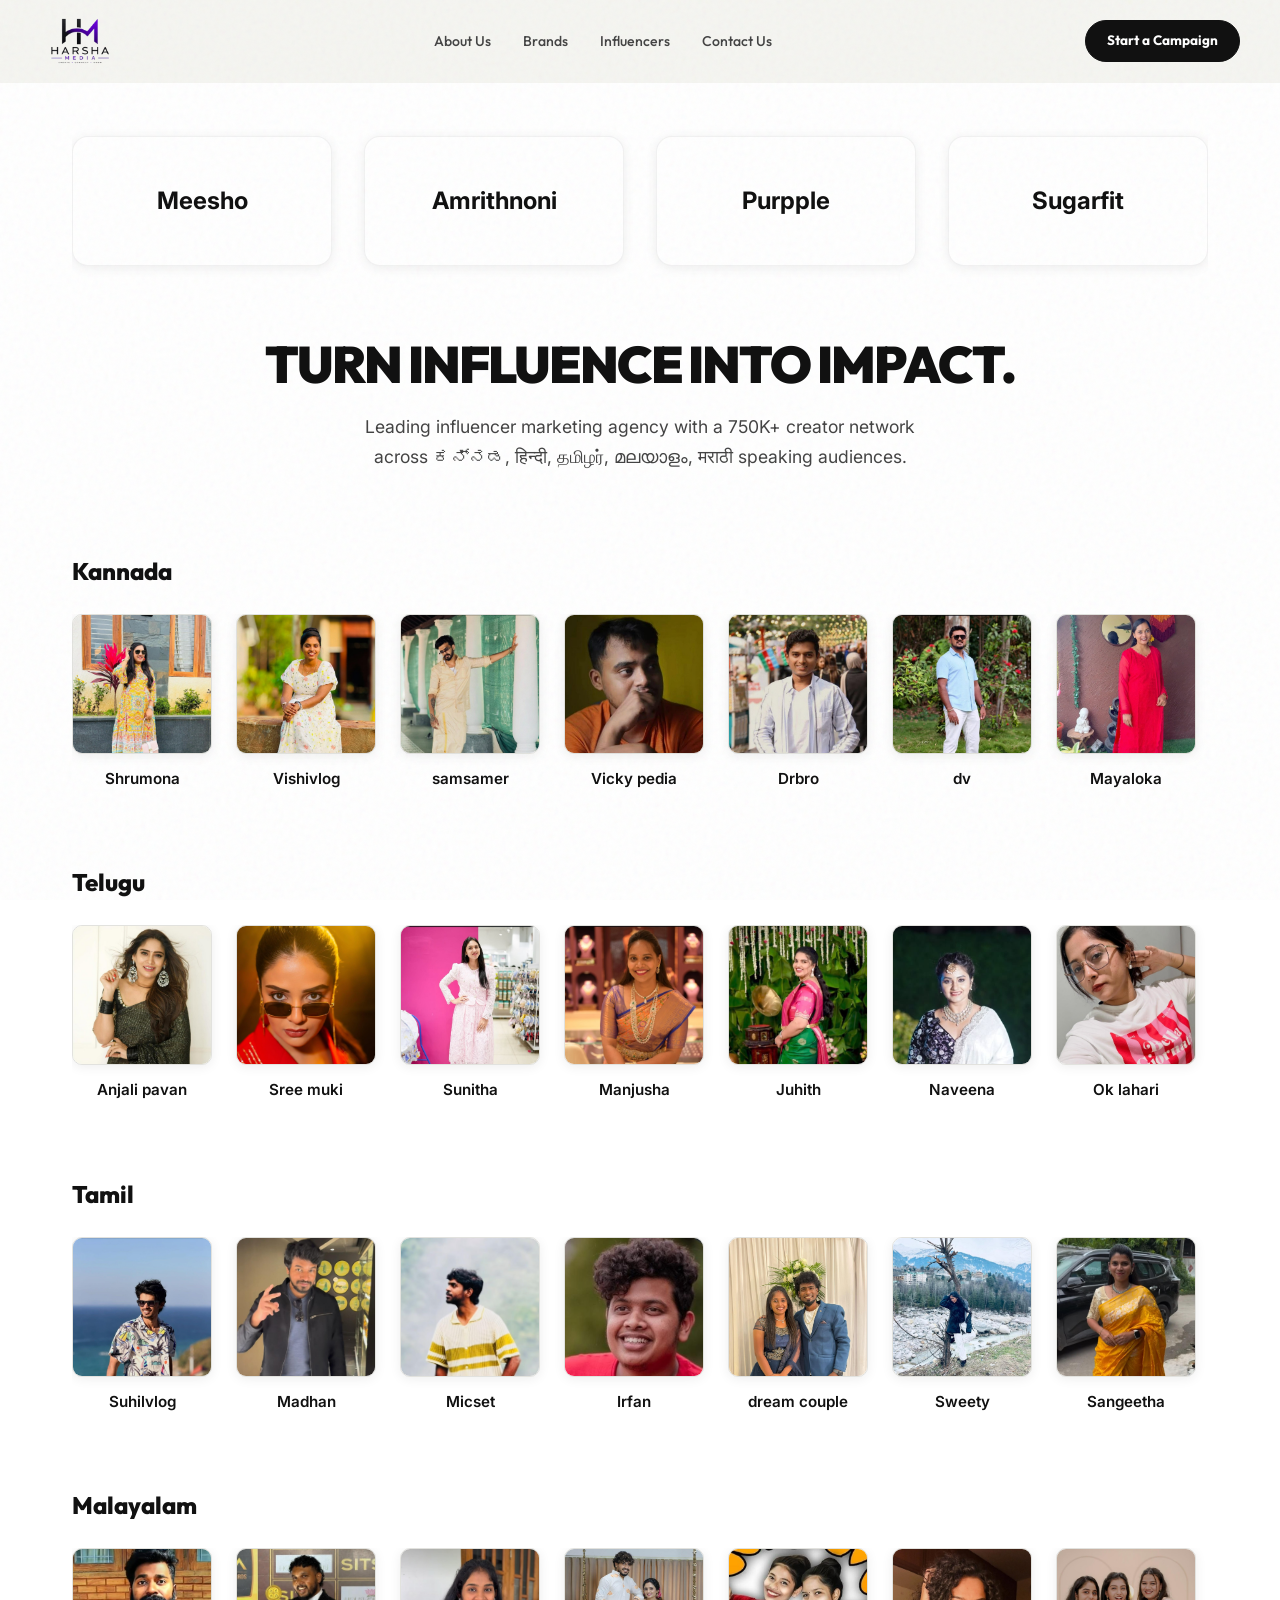
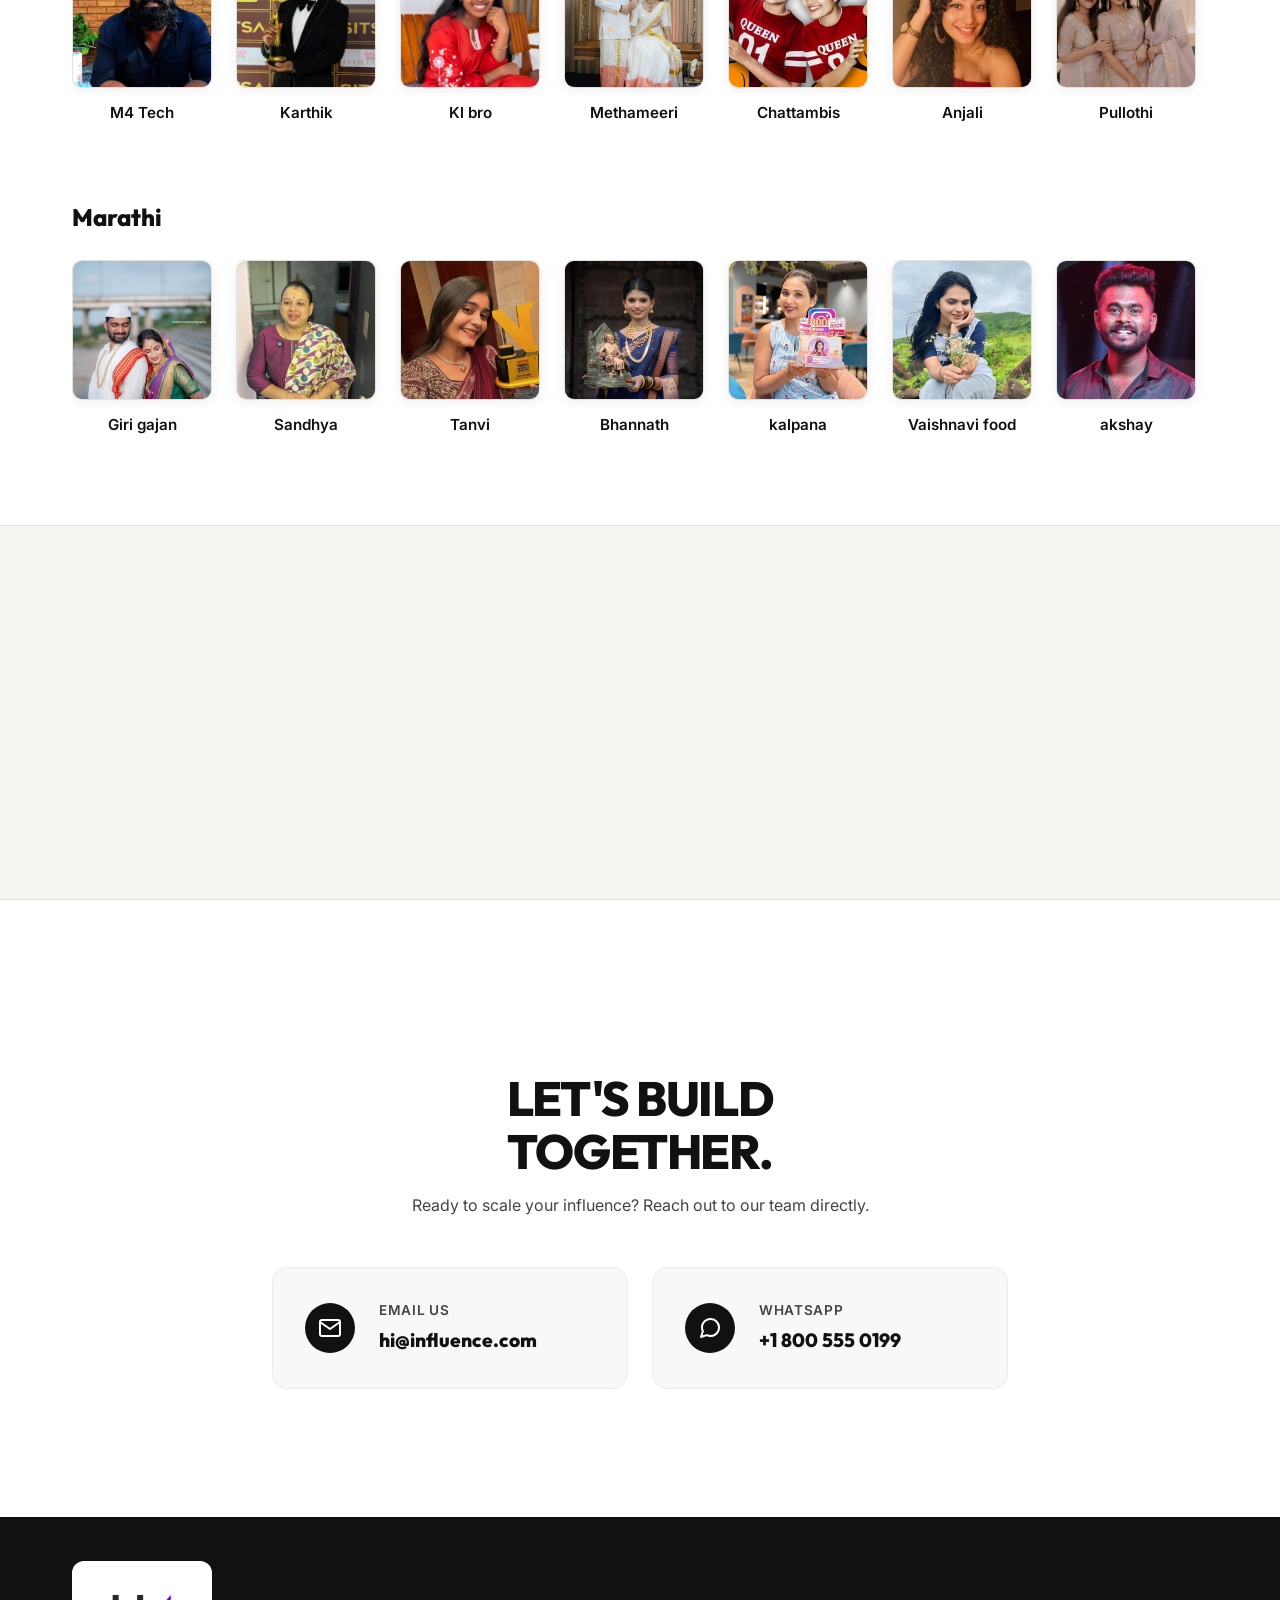
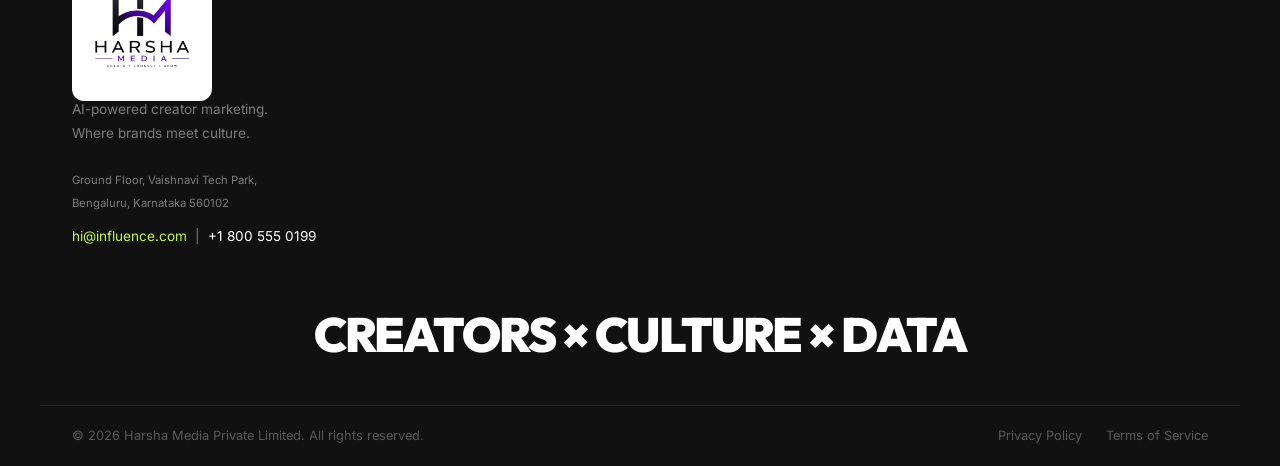
==== commit 157e1b73: "Replace top creator marquee with brand logos" ====
--- a/index.html
+++ b/index.html
@@ -40,107 +40,37 @@
     <div class="hero-container section-container">
       <div class="hero-content reveal visible">
 
-        <div class="creator-marquee-container">
-          <div class="creator-marquee-row">
-            <!-- Block 1 -->
-            <div class="creator-card">
-              <img src="anjali.jpg" alt="Anjali" loading="lazy" />
-              <div class="creator-label">ANJALI</div>
-            </div>
-            <div class="creator-card">
-              <img src="chattambis.jpg" alt="Chattambis" loading="lazy" />
-              <div class="creator-label">CHATTAMBIS</div>
-            </div>
-            <div class="creator-card">
-              <img src="drbro.jpg" alt="Dr Bro" loading="lazy" />
-              <div class="creator-label">DR BRO</div>
-            </div>
-            <div class="creator-card">
-              <img src="girigajan.jpg" alt="Girigajan" class="pos-low" loading="lazy" />
-              <div class="creator-label">GIRIGAJAN</div>
-            </div>
-            <div class="creator-card">
-              <img src="irfan.jpg" alt="Irfan" class="pos-low" loading="lazy" />
-              <div class="creator-label">IRFAN</div>
-            </div>
-            <div class="creator-card">
-              <img src="kalpana.jpg" alt="Kalpana" class="pos-low" loading="lazy" />
-              <div class="creator-label">KALPANA</div>
-            </div>
-            <div class="creator-card">
-              <img src="karthik.jpg" alt="Karthik" loading="lazy" />
-              <div class="creator-label">KARTHIK</div>
-            </div>
-            <div class="creator-card">
-              <img src="m4tech.jpg" alt="M4Tech" loading="lazy" />
-              <div class="creator-label">M4TECH</div>
-            </div>
-            <div class="creator-card">
-              <img src="madhan.jpg" alt="Madhan" loading="lazy" />
-              <div class="creator-label">MADHAN</div>
-            </div>
-            <div class="creator-card">
-              <img src="micset.jpg" alt="Micset" loading="lazy" />
-              <div class="creator-label">MICSET</div>
-            </div>
-            <div class="creator-card">
-              <img src="sreemukhi.jpg" alt="Sreemukhi" class="pos-low" loading="lazy" />
-              <div class="creator-label">SREEMUKHI</div>
-            </div>
-            <div class="creator-card">
-              <img src="vickypedia.jpg" alt="Vickypedia" class="pos-low" loading="lazy" />
-              <div class="creator-label">VICKYPEDIA</div>
-            </div>
-
-            <!-- Block 2 (duplicate for seamless loop) -->
-            <div class="creator-card">
-              <img src="anjali.jpg" alt="Anjali" class="pos-low" loading="lazy" />
-              <div class="creator-label">ANJALI</div>
-            </div>
-            <div class="creator-card">
-              <img src="chattambis.jpg" alt="Chattambis" loading="lazy" />
-              <div class="creator-label">CHATTAMBIS</div>
-            </div>
-            <div class="creator-card">
-              <img src="drbro.jpg" alt="Dr Bro" loading="lazy" />
-              <div class="creator-label">DR BRO</div>
-            </div>
-            <div class="creator-card">
-              <img src="girigajan.jpg" alt="Girigajan" class="pos-low" loading="lazy" />
-              <div class="creator-label">GIRIGAJAN</div>
-            </div>
-            <div class="creator-card">
-              <img src="irfan.jpg" alt="Irfan" class="pos-low" loading="lazy" />
-              <div class="creator-label">IRFAN</div>
-            </div>
-            <div class="creator-card">
-              <img src="kalpana.jpg" alt="Kalpana" class="pos-low" loading="lazy" />
-              <div class="creator-label">KALPANA</div>
-            </div>
-            <div class="creator-card">
-              <img src="karthik.jpg" alt="Karthik" loading="lazy" />
-              <div class="creator-label">KARTHIK</div>
-            </div>
-            <div class="creator-card">
-              <img src="m4tech.jpg" alt="M4Tech" loading="lazy" />
-              <div class="creator-label">M4TECH</div>
-            </div>
-            <div class="creator-card">
-              <img src="madhan.jpg" alt="Madhan" loading="lazy" />
-              <div class="creator-label">MADHAN</div>
-            </div>
-            <div class="creator-card">
-              <img src="micset.jpg" alt="Micset" loading="lazy" />
-              <div class="creator-label">MICSET</div>
-            </div>
-            <div class="creator-card">
-              <img src="sreemukhi.jpg" alt="Sreemukhi" class="pos-low" loading="lazy" />
-              <div class="creator-label">SREEMUKHI</div>
-            </div>
-            <div class="creator-card">
-              <img src="vickypedia.jpg" alt="Vickypedia" class="pos-low" loading="lazy" />
-              <div class="creator-label">VICKYPEDIA</div>
-            </div>
+        <div class="impact-marquee-container" style="margin-top: 0; margin-bottom: 3rem;">
+          <div class="impact-marquee-row" style="animation: marqueeScroll 35s linear infinite;">
+            <div class="impact-card" style="width: 260px; height: 130px; display: flex; align-items: center; justify-content: center; background: #fff; box-shadow: var(--shadow-sm);"><img src="https://t2.gstatic.com/faviconV2?client=SOCIAL&type=FAVICON&fallback_opts=TYPE,SIZE,URL&url=http://meesho.com&size=128" alt="Meesho" onerror="this.style.display='none'; this.nextElementSibling.style.display='block';" style="max-width: 160px; max-height: 80px; object-fit: contain;" /><h3 style="display:none; font-size: 1.5rem; color: var(--black);">Meesho</h3></div>
+            <div class="impact-card" style="width: 260px; height: 130px; display: flex; align-items: center; justify-content: center; background: #fff; box-shadow: var(--shadow-sm);"><img src="https://t2.gstatic.com/faviconV2?client=SOCIAL&type=FAVICON&fallback_opts=TYPE,SIZE,URL&url=http://amrithnoni.com&size=128" alt="Amrithnoni" onerror="this.style.display='none'; this.nextElementSibling.style.display='block';" style="max-width: 160px; max-height: 80px; object-fit: contain;" /><h3 style="display:none; font-size: 1.5rem; color: var(--black);">Amrithnoni</h3></div>
+            <div class="impact-card" style="width: 260px; height: 130px; display: flex; align-items: center; justify-content: center; background: #fff; box-shadow: var(--shadow-sm);"><img src="https://t2.gstatic.com/faviconV2?client=SOCIAL&type=FAVICON&fallback_opts=TYPE,SIZE,URL&url=http://purplle.com&size=128" alt="Purpple" onerror="this.style.display='none'; this.nextElementSibling.style.display='block';" style="max-width: 160px; max-height: 80px; object-fit: contain;" /><h3 style="display:none; font-size: 1.5rem; color: var(--black);">Purpple</h3></div>
+            <div class="impact-card" style="width: 260px; height: 130px; display: flex; align-items: center; justify-content: center; background: #fff; box-shadow: var(--shadow-sm);"><img src="https://t2.gstatic.com/faviconV2?client=SOCIAL&type=FAVICON&fallback_opts=TYPE,SIZE,URL&url=http://sugarfit.com&size=128" alt="Sugarfit" onerror="this.style.display='none'; this.nextElementSibling.style.display='block';" style="max-width: 160px; max-height: 80px; object-fit: contain;" /><h3 style="display:none; font-size: 1.5rem; color: var(--black);">Sugarfit</h3></div>
+            <div class="impact-card" style="width: 260px; height: 130px; display: flex; align-items: center; justify-content: center; background: #fff; box-shadow: var(--shadow-sm);"><img src="millex_logo.png" alt="Millex" onerror="this.style.display='none'; this.nextElementSibling.style.display='block';" style="max-width: 160px; max-height: 80px; object-fit: contain;" /><h3 style="display:none; font-size: 1.5rem; color: var(--black);">Millex</h3></div>
+            <div class="impact-card" style="width: 260px; height: 130px; display: flex; align-items: center; justify-content: center; background: #fff; box-shadow: var(--shadow-sm);"><img src="https://t2.gstatic.com/faviconV2?client=SOCIAL&type=FAVICON&fallback_opts=TYPE,SIZE,URL&url=http://healthfab.in&size=128" alt="Healthfab" onerror="this.style.display='none'; this.nextElementSibling.style.display='block';" style="max-width: 160px; max-height: 80px; object-fit: contain;" /><h3 style="display:none; font-size: 1.5rem; color: var(--black);">Healthfab</h3></div>
+            <div class="impact-card" style="width: 260px; height: 130px; display: flex; align-items: center; justify-content: center; background: #fff; box-shadow: var(--shadow-sm);"><img src="nxtwave_logo.png" alt="Nxtwave" onerror="this.style.display='none'; this.nextElementSibling.style.display='block';" style="max-width: 160px; max-height: 80px; object-fit: contain;" /><h3 style="display:none; font-size: 1.5rem; color: var(--black);">Nxtwave</h3></div>
+            <div class="impact-card" style="width: 260px; height: 130px; display: flex; align-items: center; justify-content: center; background: #fff; box-shadow: var(--shadow-sm);"><img src="https://t2.gstatic.com/faviconV2?client=SOCIAL&type=FAVICON&fallback_opts=TYPE,SIZE,URL&url=http://cureskin.com&size=128" alt="Curskin" onerror="this.style.display='none'; this.nextElementSibling.style.display='block';" style="max-width: 160px; max-height: 80px; object-fit: contain;" /><h3 style="display:none; font-size: 1.5rem; color: var(--black);">Curskin</h3></div>
+            <div class="impact-card" style="width: 260px; height: 130px; display: flex; align-items: center; justify-content: center; background: #fff; box-shadow: var(--shadow-sm);"><img src="https://t2.gstatic.com/faviconV2?client=SOCIAL&type=FAVICON&fallback_opts=TYPE,SIZE,URL&url=http://mylofamily.com&size=128" alt="Mylo" onerror="this.style.display='none'; this.nextElementSibling.style.display='block';" style="max-width: 160px; max-height: 80px; object-fit: contain;" /><h3 style="display:none; font-size: 1.5rem; color: var(--black);">Mylo</h3></div>
+            <div class="impact-card" style="width: 260px; height: 130px; display: flex; align-items: center; justify-content: center; background: #fff; box-shadow: var(--shadow-sm);"><img src="https://t2.gstatic.com/faviconV2?client=SOCIAL&type=FAVICON&fallback_opts=TYPE,SIZE,URL&url=http://letsbeco.com&size=128" alt="Beco" onerror="this.style.display='none'; this.nextElementSibling.style.display='block';" style="max-width: 160px; max-height: 80px; object-fit: contain;" /><h3 style="display:none; font-size: 1.5rem; color: var(--black);">Beco</h3></div>
+            <div class="impact-card" style="width: 260px; height: 130px; display: flex; align-items: center; justify-content: center; background: #fff; box-shadow: var(--shadow-sm);"><img src="https://t2.gstatic.com/faviconV2?client=SOCIAL&type=FAVICON&fallback_opts=TYPE,SIZE,URL&url=http://philips.com&size=128" alt="Philips avent" onerror="this.style.display='none'; this.nextElementSibling.style.display='block';" style="max-width: 160px; max-height: 80px; object-fit: contain;" /><h3 style="display:none; font-size: 1.5rem; color: var(--black);">Philips avent</h3></div>
+            <div class="impact-card" style="width: 260px; height: 130px; display: flex; align-items: center; justify-content: center; background: #fff; box-shadow: var(--shadow-sm);"><img src="https://t2.gstatic.com/faviconV2?client=SOCIAL&type=FAVICON&fallback_opts=TYPE,SIZE,URL&url=http://garbhagudi.com&size=128" alt="Garbagudi" onerror="this.style.display='none'; this.nextElementSibling.style.display='block';" style="max-width: 160px; max-height: 80px; object-fit: contain;" /><h3 style="display:none; font-size: 1.5rem; color: var(--black);">Garbagudi</h3></div>
+            <div class="impact-card" style="width: 260px; height: 130px; display: flex; align-items: center; justify-content: center; background: #fff; box-shadow: var(--shadow-sm);"><img src="https://t2.gstatic.com/faviconV2?client=SOCIAL&type=FAVICON&fallback_opts=TYPE,SIZE,URL&url=http://coindcx.com&size=128" alt="Coindcx" onerror="this.style.display='none'; this.nextElementSibling.style.display='block';" style="max-width: 160px; max-height: 80px; object-fit: contain;" /><h3 style="display:none; font-size: 1.5rem; color: var(--black);">Coindcx</h3></div>
+            <div class="impact-card" style="width: 260px; height: 130px; display: flex; align-items: center; justify-content: center; background: #fff; box-shadow: var(--shadow-sm);"><img src="streax_logo.jpg" alt="Strex" onerror="this.style.display='none'; this.nextElementSibling.style.display='block';" style="max-width: 160px; max-height: 80px; object-fit: contain;" /><h3 style="display:none; font-size: 1.5rem; color: var(--black);">Strex</h3></div>
+            <!-- Duplicates -->
+            <div class="impact-card" style="width: 260px; height: 130px; display: flex; align-items: center; justify-content: center; background: #fff; box-shadow: var(--shadow-sm);"><img src="https://t2.gstatic.com/faviconV2?client=SOCIAL&type=FAVICON&fallback_opts=TYPE,SIZE,URL&url=http://meesho.com&size=128" alt="Meesho" onerror="this.style.display='none'; this.nextElementSibling.style.display='block';" style="max-width: 160px; max-height: 80px; object-fit: contain;" /><h3 style="display:none; font-size: 1.5rem; color: var(--black);">Meesho</h3></div>
+            <div class="impact-card" style="width: 260px; height: 130px; display: flex; align-items: center; justify-content: center; background: #fff; box-shadow: var(--shadow-sm);"><img src="https://t2.gstatic.com/faviconV2?client=SOCIAL&type=FAVICON&fallback_opts=TYPE,SIZE,URL&url=http://amrithnoni.com&size=128" alt="Amrithnoni" onerror="this.style.display='none'; this.nextElementSibling.style.display='block';" style="max-width: 160px; max-height: 80px; object-fit: contain;" /><h3 style="display:none; font-size: 1.5rem; color: var(--black);">Amrithnoni</h3></div>
+            <div class="impact-card" style="width: 260px; height: 130px; display: flex; align-items: center; justify-content: center; background: #fff; box-shadow: var(--shadow-sm);"><img src="https://t2.gstatic.com/faviconV2?client=SOCIAL&type=FAVICON&fallback_opts=TYPE,SIZE,URL&url=http://purplle.com&size=128" alt="Purpple" onerror="this.style.display='none'; this.nextElementSibling.style.display='block';" style="max-width: 160px; max-height: 80px; object-fit: contain;" /><h3 style="display:none; font-size: 1.5rem; color: var(--black);">Purpple</h3></div>
+            <div class="impact-card" style="width: 260px; height: 130px; display: flex; align-items: center; justify-content: center; background: #fff; box-shadow: var(--shadow-sm);"><img src="https://t2.gstatic.com/faviconV2?client=SOCIAL&type=FAVICON&fallback_opts=TYPE,SIZE,URL&url=http://sugarfit.com&size=128" alt="Sugarfit" onerror="this.style.display='none'; this.nextElementSibling.style.display='block';" style="max-width: 160px; max-height: 80px; object-fit: contain;" /><h3 style="display:none; font-size: 1.5rem; color: var(--black);">Sugarfit</h3></div>
+            <div class="impact-card" style="width: 260px; height: 130px; display: flex; align-items: center; justify-content: center; background: #fff; box-shadow: var(--shadow-sm);"><img src="millex_logo.png" alt="Millex" onerror="this.style.display='none'; this.nextElementSibling.style.display='block';" style="max-width: 160px; max-height: 80px; object-fit: contain;" /><h3 style="display:none; font-size: 1.5rem; color: var(--black);">Millex</h3></div>
+            <div class="impact-card" style="width: 260px; height: 130px; display: flex; align-items: center; justify-content: center; background: #fff; box-shadow: var(--shadow-sm);"><img src="https://t2.gstatic.com/faviconV2?client=SOCIAL&type=FAVICON&fallback_opts=TYPE,SIZE,URL&url=http://healthfab.in&size=128" alt="Healthfab" onerror="this.style.display='none'; this.nextElementSibling.style.display='block';" style="max-width: 160px; max-height: 80px; object-fit: contain;" /><h3 style="display:none; font-size: 1.5rem; color: var(--black);">Healthfab</h3></div>
+            <div class="impact-card" style="width: 260px; height: 130px; display: flex; align-items: center; justify-content: center; background: #fff; box-shadow: var(--shadow-sm);"><img src="nxtwave_logo.png" alt="Nxtwave" onerror="this.style.display='none'; this.nextElementSibling.style.display='block';" style="max-width: 160px; max-height: 80px; object-fit: contain;" /><h3 style="display:none; font-size: 1.5rem; color: var(--black);">Nxtwave</h3></div>
+            <div class="impact-card" style="width: 260px; height: 130px; display: flex; align-items: center; justify-content: center; background: #fff; box-shadow: var(--shadow-sm);"><img src="https://t2.gstatic.com/faviconV2?client=SOCIAL&type=FAVICON&fallback_opts=TYPE,SIZE,URL&url=http://cureskin.com&size=128" alt="Curskin" onerror="this.style.display='none'; this.nextElementSibling.style.display='block';" style="max-width: 160px; max-height: 80px; object-fit: contain;" /><h3 style="display:none; font-size: 1.5rem; color: var(--black);">Curskin</h3></div>
+            <div class="impact-card" style="width: 260px; height: 130px; display: flex; align-items: center; justify-content: center; background: #fff; box-shadow: var(--shadow-sm);"><img src="https://t2.gstatic.com/faviconV2?client=SOCIAL&type=FAVICON&fallback_opts=TYPE,SIZE,URL&url=http://mylofamily.com&size=128" alt="Mylo" onerror="this.style.display='none'; this.nextElementSibling.style.display='block';" style="max-width: 160px; max-height: 80px; object-fit: contain;" /><h3 style="display:none; font-size: 1.5rem; color: var(--black);">Mylo</h3></div>
+            <div class="impact-card" style="width: 260px; height: 130px; display: flex; align-items: center; justify-content: center; background: #fff; box-shadow: var(--shadow-sm);"><img src="https://t2.gstatic.com/faviconV2?client=SOCIAL&type=FAVICON&fallback_opts=TYPE,SIZE,URL&url=http://letsbeco.com&size=128" alt="Beco" onerror="this.style.display='none'; this.nextElementSibling.style.display='block';" style="max-width: 160px; max-height: 80px; object-fit: contain;" /><h3 style="display:none; font-size: 1.5rem; color: var(--black);">Beco</h3></div>
+            <div class="impact-card" style="width: 260px; height: 130px; display: flex; align-items: center; justify-content: center; background: #fff; box-shadow: var(--shadow-sm);"><img src="https://t2.gstatic.com/faviconV2?client=SOCIAL&type=FAVICON&fallback_opts=TYPE,SIZE,URL&url=http://philips.com&size=128" alt="Philips avent" onerror="this.style.display='none'; this.nextElementSibling.style.display='block';" style="max-width: 160px; max-height: 80px; object-fit: contain;" /><h3 style="display:none; font-size: 1.5rem; color: var(--black);">Philips avent</h3></div>
+            <div class="impact-card" style="width: 260px; height: 130px; display: flex; align-items: center; justify-content: center; background: #fff; box-shadow: var(--shadow-sm);"><img src="https://t2.gstatic.com/faviconV2?client=SOCIAL&type=FAVICON&fallback_opts=TYPE,SIZE,URL&url=http://garbhagudi.com&size=128" alt="Garbagudi" onerror="this.style.display='none'; this.nextElementSibling.style.display='block';" style="max-width: 160px; max-height: 80px; object-fit: contain;" /><h3 style="display:none; font-size: 1.5rem; color: var(--black);">Garbagudi</h3></div>
+            <div class="impact-card" style="width: 260px; height: 130px; display: flex; align-items: center; justify-content: center; background: #fff; box-shadow: var(--shadow-sm);"><img src="https://t2.gstatic.com/faviconV2?client=SOCIAL&type=FAVICON&fallback_opts=TYPE,SIZE,URL&url=http://coindcx.com&size=128" alt="Coindcx" onerror="this.style.display='none'; this.nextElementSibling.style.display='block';" style="max-width: 160px; max-height: 80px; object-fit: contain;" /><h3 style="display:none; font-size: 1.5rem; color: var(--black);">Coindcx</h3></div>
+            <div class="impact-card" style="width: 260px; height: 130px; display: flex; align-items: center; justify-content: center; background: #fff; box-shadow: var(--shadow-sm);"><img src="streax_logo.jpg" alt="Strex" onerror="this.style.display='none'; this.nextElementSibling.style.display='block';" style="max-width: 160px; max-height: 80px; object-fit: contain;" /><h3 style="display:none; font-size: 1.5rem; color: var(--black);">Strex</h3></div>
           </div>
         </div>
 
